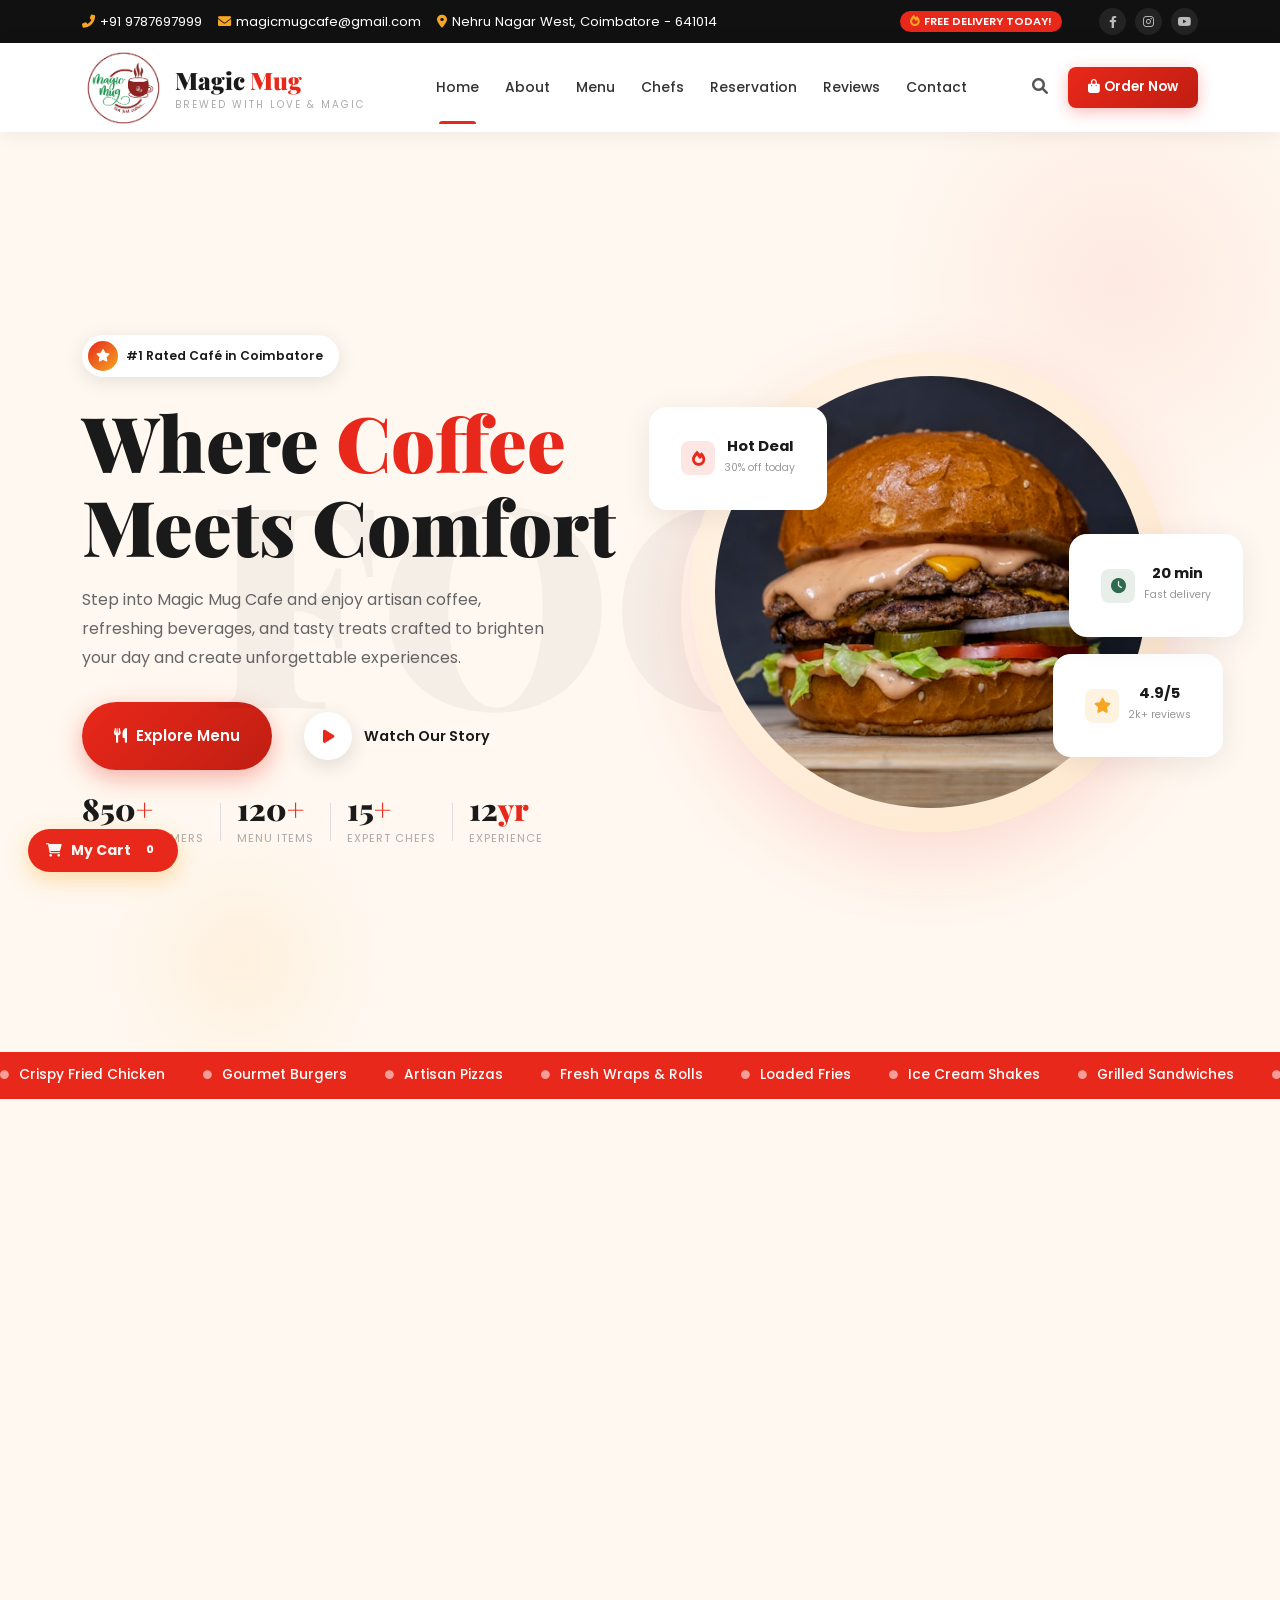
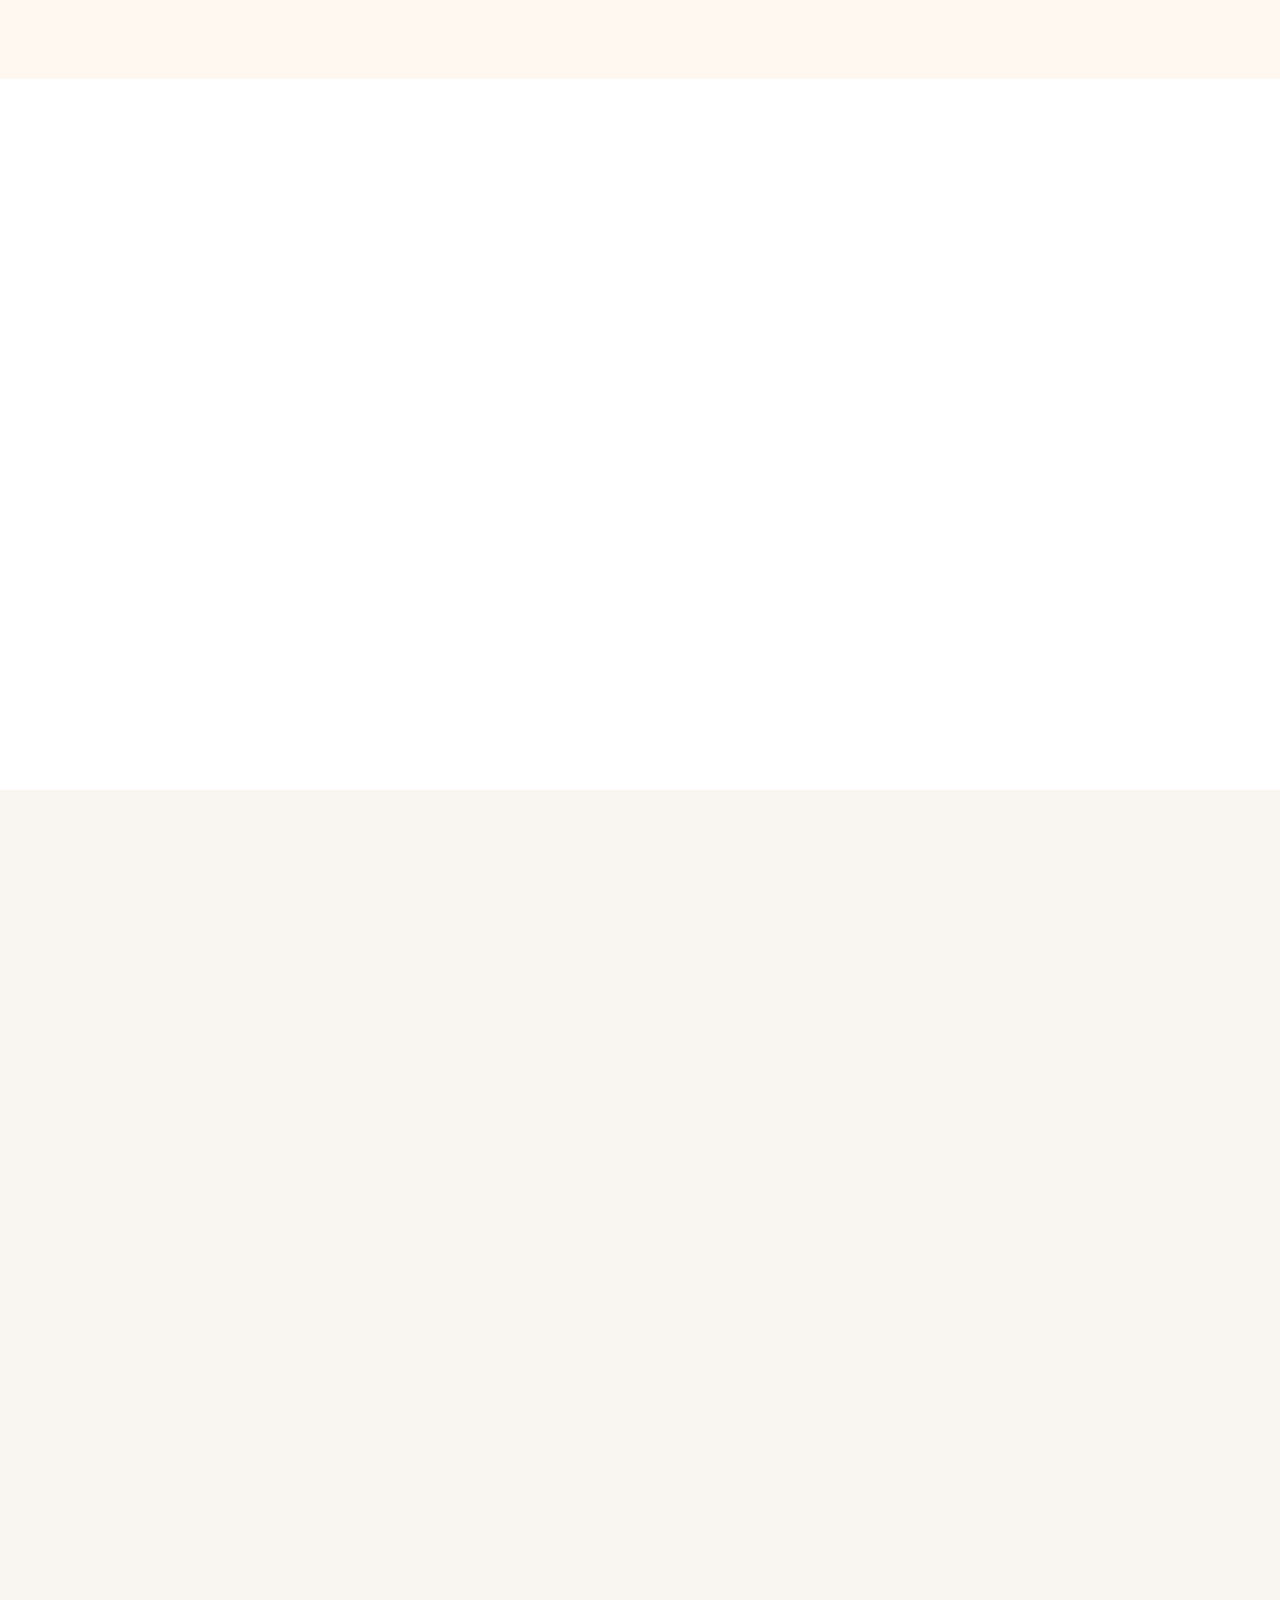
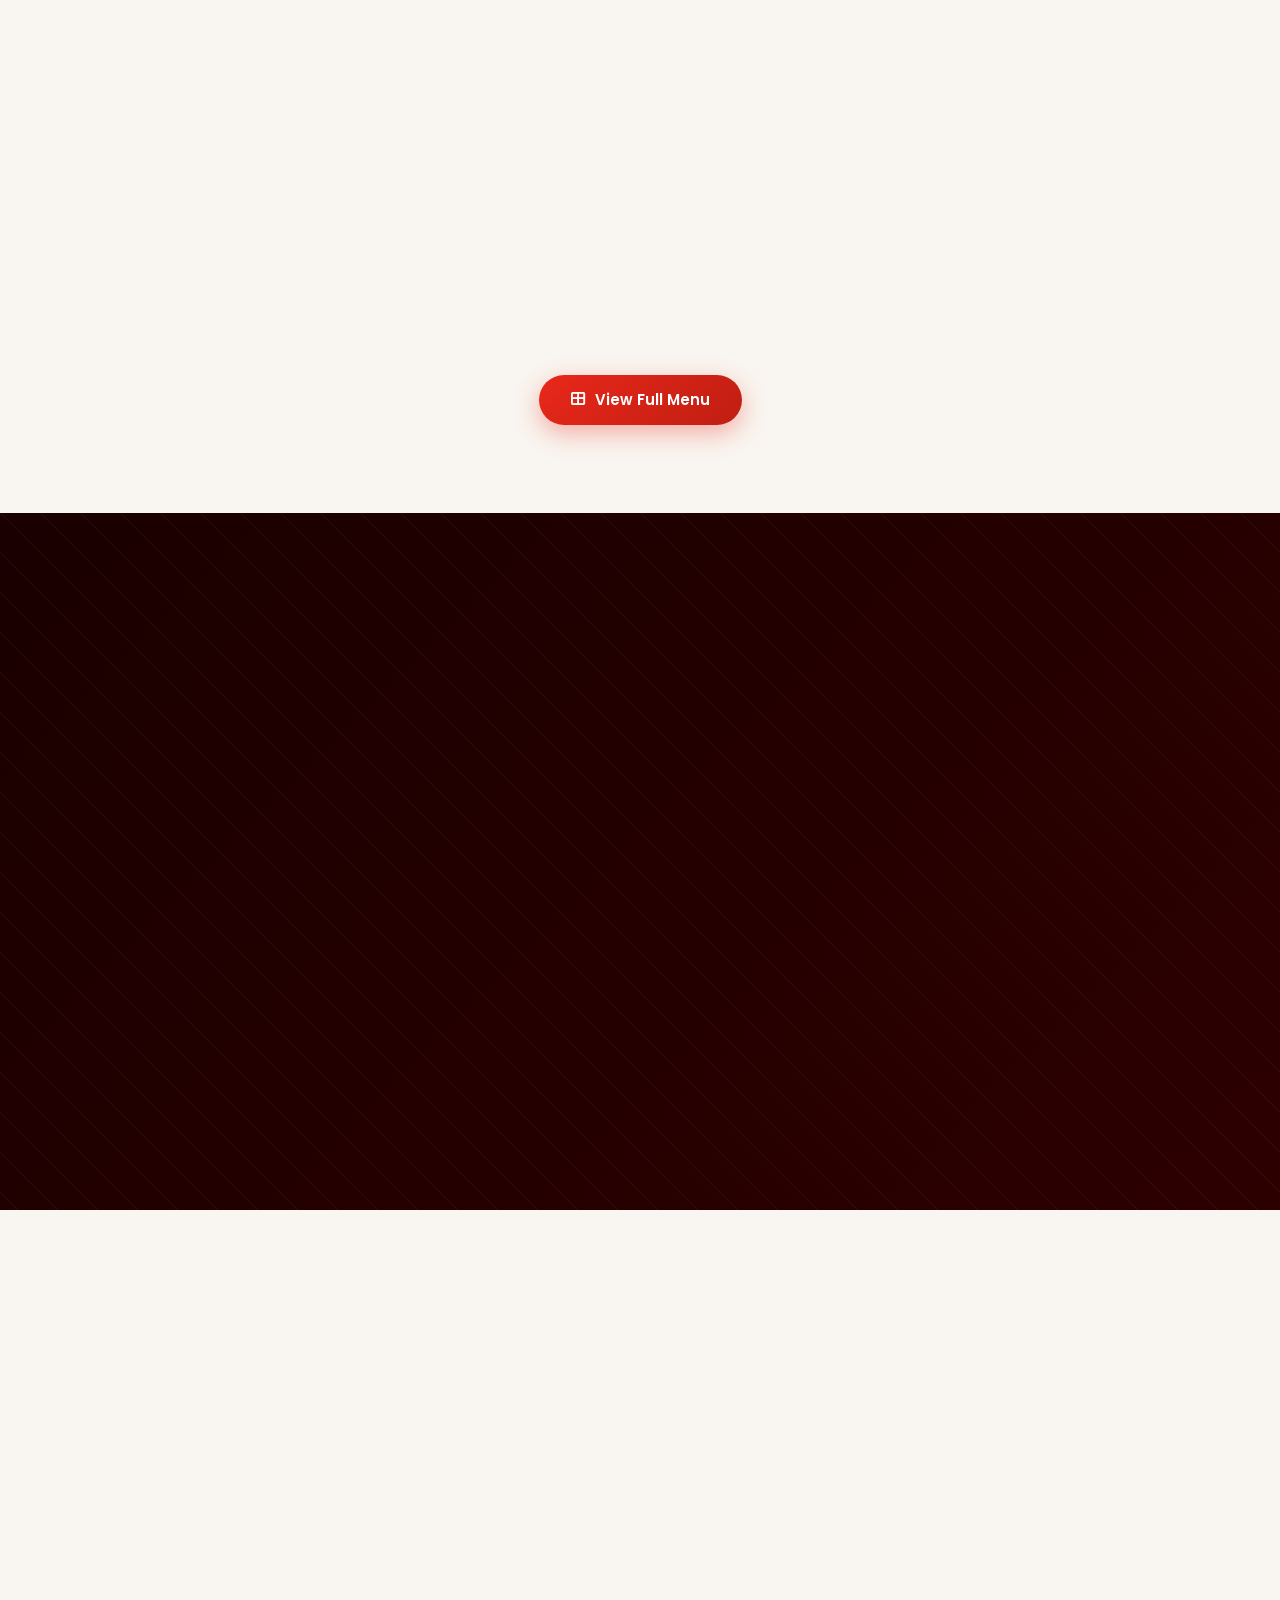
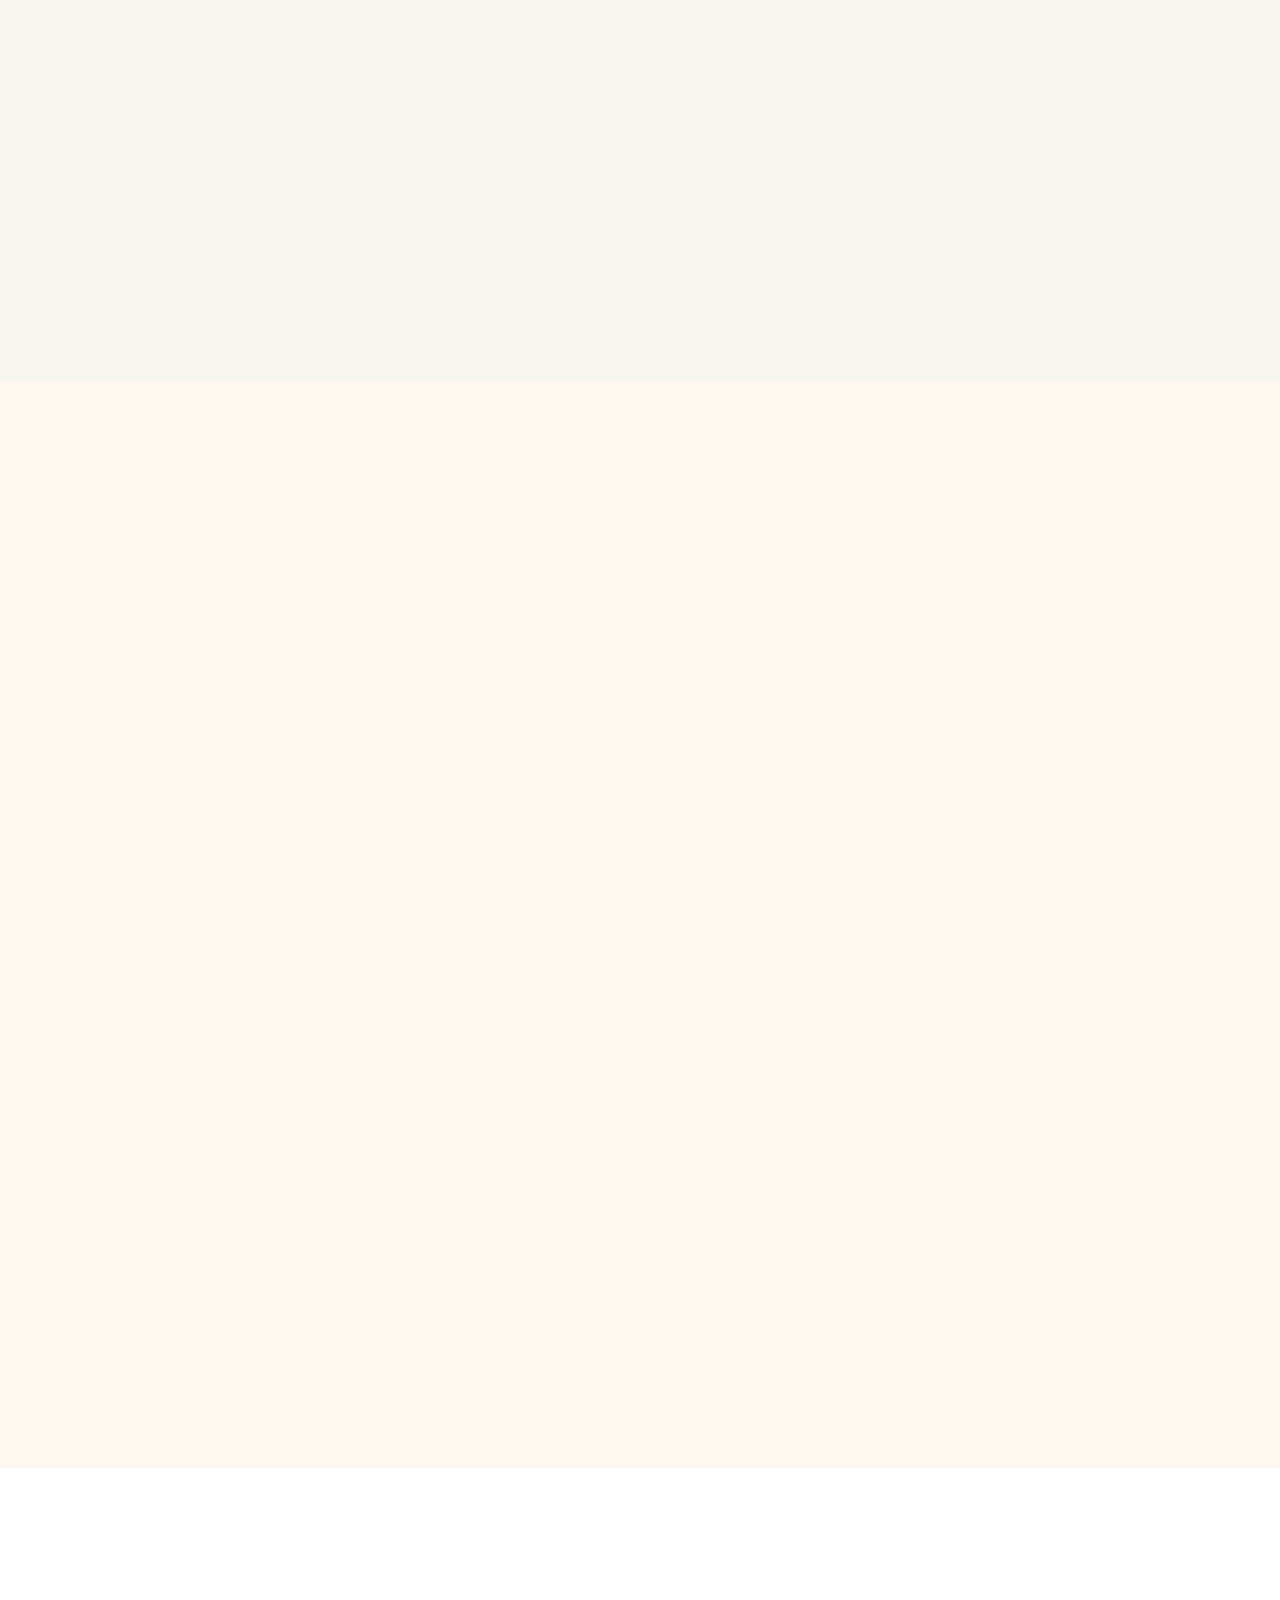
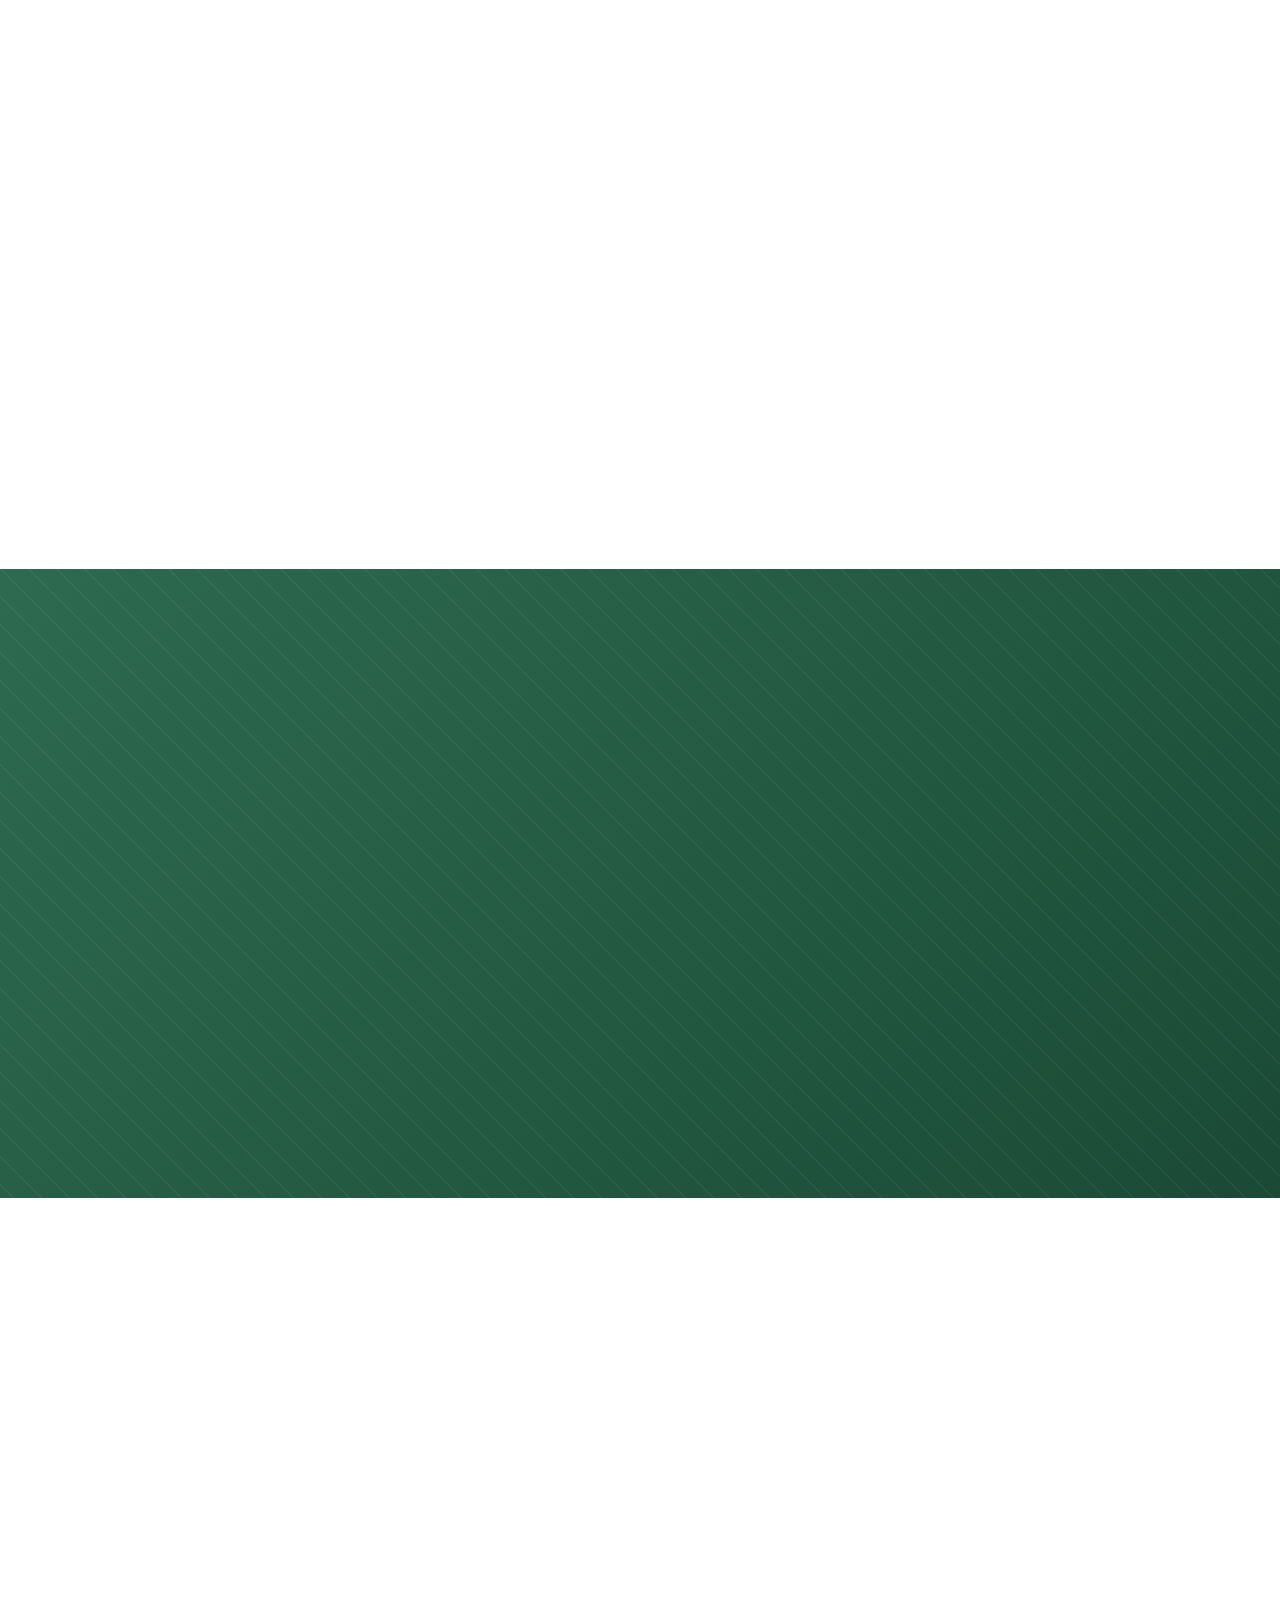
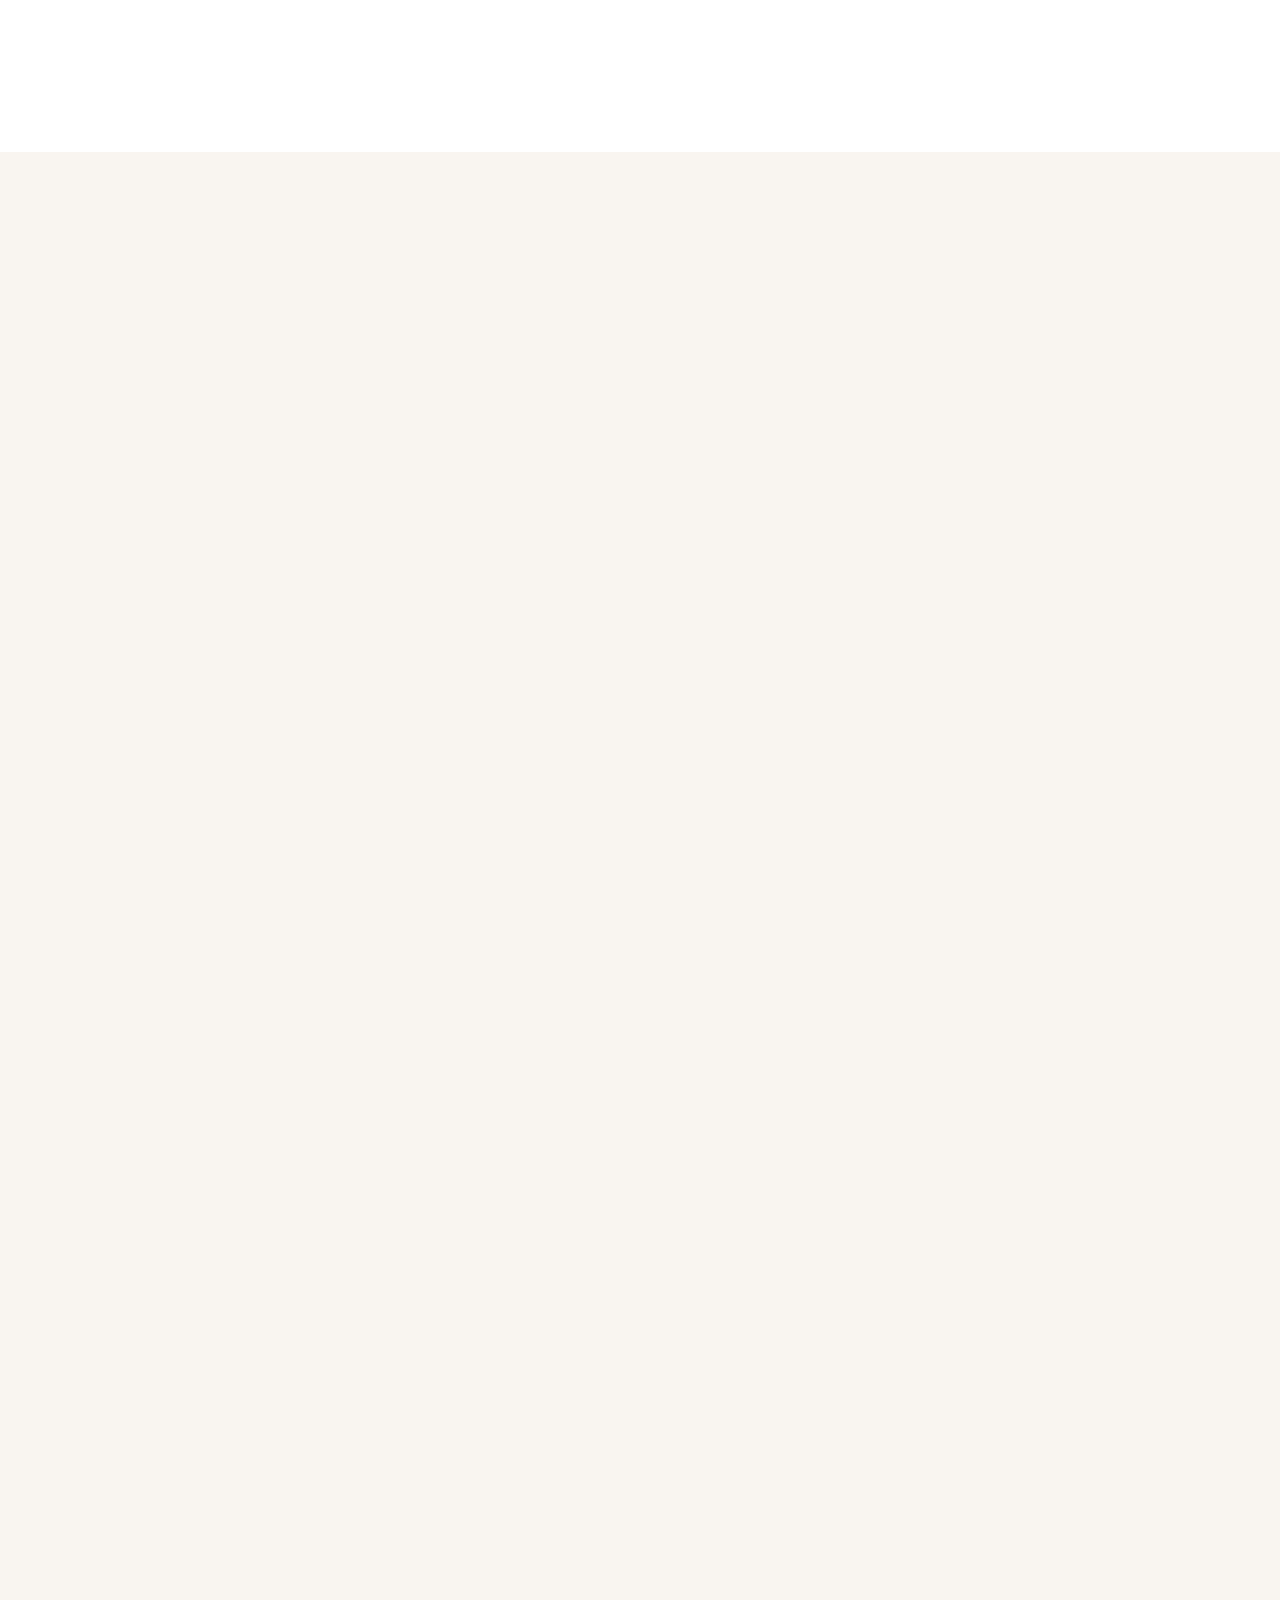
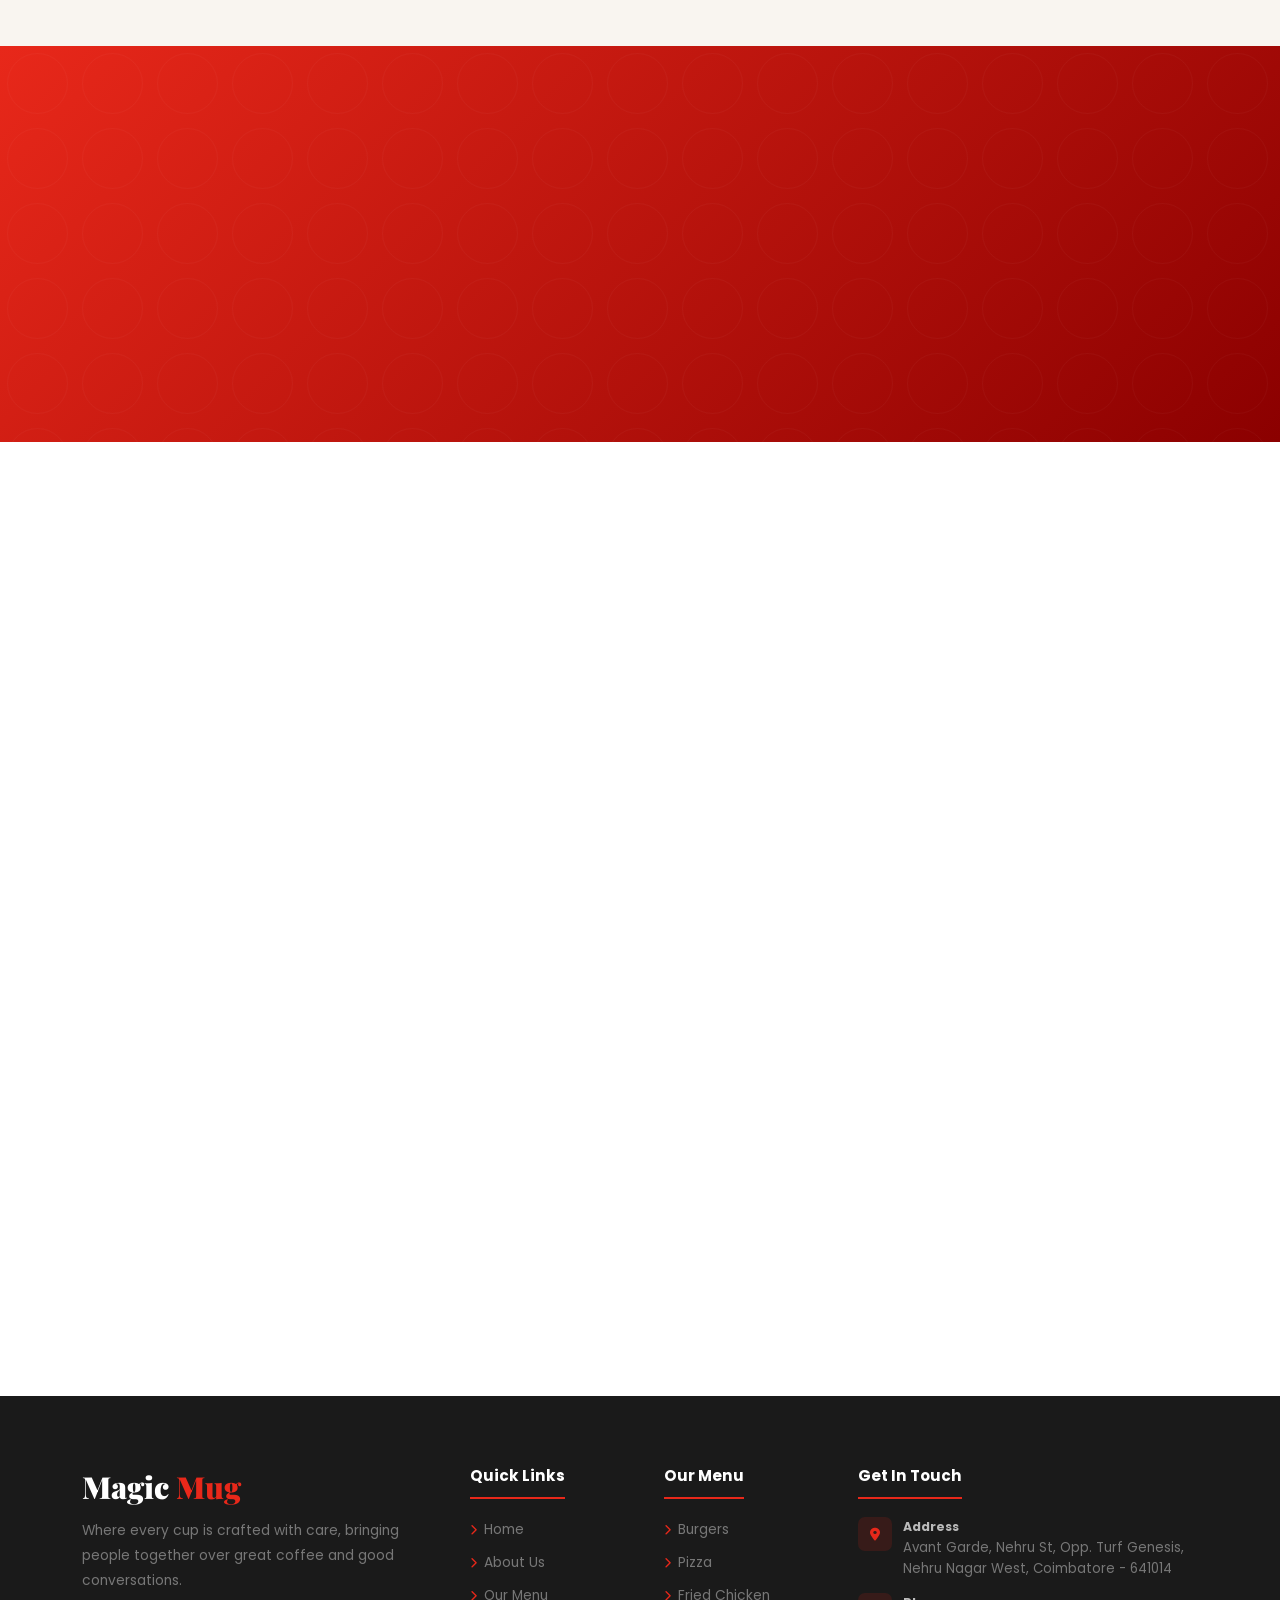
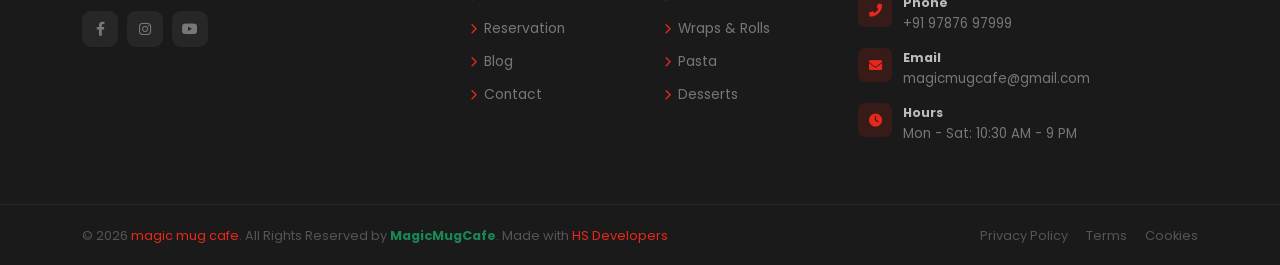
==== index.html @ cda5cd6b "footer" ====
<!DOCTYPE html>
<html lang="en">
   <head>
      <meta charset="UTF-8">
      <meta http-equiv="X-UA-Compatible" content="IE=edge">
      <meta name="viewport" content="width=device-width, initial-scale=1">
      <meta name="author" content="Sarab">
      <meta name="description" content="Sarab - Fast Food & Restaurant HTML Template">
      <title>Sarab - Fast Food & Restaurant HTML Template</title>
      <link href="https://fonts.googleapis.com/css2?family=Playfair+Display:wght@400;700;900&family=Poppins:wght@300;400;500;600;700&family=Dancing+Script:wght@700&display=swap" rel="stylesheet"/>
      <!-- Bootstrap 5.3 -->
      <link href="css/bootstrap.min.css" rel="stylesheet"/>
      <!-- AOS Animate on Scroll -->
      <link href="css/aos.css" rel="stylesheet"/>
      <!-- Swiper -->
      <link href="css/swiper-bundle.min.css" rel="stylesheet"/>
      <!-- all min css -->
      <link rel="stylesheet" href="css/all.min.css"/>
      <!-- magnific CSS -->
      <link rel="stylesheet" href="css/magnific-popup.css"/>
      <!-- Style CSS -->
      <link rel="stylesheet" href="css/style.css" />
   </head>
   <body>
      <!-- ============================================================
         TOP BAR
         ============================================================ -->
      <div id="topbar">
         <div class="container">
            <div class="d-flex justify-content-between align-items-center flex-wrap gap-2">
               <div class="top-contact d-flex flex-wrap">
                  <span><i class="fas fa-phone-alt"></i>+91 9787697999</span>
                  <span><i class="fas fa-envelope"></i>magicmugcafe@gmail.com</span>
                  <span><i class="fas fa-map-marker-alt"></i>Nehru Nagar West, Coimbatore - 641014</span>
               </div>
               <div class="d-flex align-items-center gap-3">
                  <span class="ttag"><i class="fas fa-fire me-1"></i>Free Delivery Today!</span>
                  <div class="tsoc">
                     <a href="#"><i class="fab fa-facebook-f"></i></a>
                     <a href="#"><i class="fab fa-instagram"></i></a>
                     <a href="#"><i class="fab fa-youtube"></i></a>
                  </div>
               </div>
            </div>
         </div>
      </div>
      <!-- ============================================================
         NAVBAR
         ============================================================ -->
      <nav class="navbar navbar-expand-lg" id="nav">
         <div class="container">
            <a class="navbar-brand" href="#">
               <div class="blogo">
                  <div class="bico"><img src="./img/IMG_7950-removebg-preview.png" alt=""></div>
                  <div>
                     <div class="bname">Magic<span> Mug</span></div>
                     <div class="bsub">Brewed with Love & Magic</div>
                  </div>
               </div>
            </a>
            <button class="navbar-toggler border-0" type="button" data-bs-toggle="collapse" data-bs-target="#navmenu">
            <i class="fas fa-bars" style="color:var(--primary);font-size:1.35rem;"></i>
            </button>
            <div class="collapse navbar-collapse" id="navmenu">
               <ul class="navbar-nav mx-auto">
                  <li class="nav-item"><a class="nav-link active" href="#hero">Home</a></li>
                  <li class="nav-item"><a class="nav-link" href="#about">About</a></li>
                  <li class="nav-item"><a class="nav-link" href="#menu">Menu</a></li>
                  <li class="nav-item"><a class="nav-link" href="#chefs">Chefs</a></li>
                  <li class="nav-item"><a class="nav-link" href="#reservation">Reservation</a></li>
                  <li class="nav-item"><a class="nav-link" href="#testimonials">Reviews</a></li>
                  <li class="nav-item"><a class="nav-link" href="#contact-section">Contact</a></li>
               </ul>
               <div class="d-flex align-items-center gap-1">
                  <!-- FIX 1: Search button -->
                  <button id="navSearchBtn" title="Search"><i class="fas fa-search"></i></button>
                  <a href="#menu" class="nav-link nav-cta"><i class="fas fa-shopping-bag me-1"></i>Order Now</a>
               </div>
            </div>
         </div>
      </nav>
      <!-- ============================================================
         FIX 1 � SEARCH OVERLAY POPUP
         ============================================================ -->
      <div id="searchOv">
         <button class="sovclose" id="searchClose"><i class="fas fa-times"></i></button>
         <div class="sovbox">
            <h4>What are you craving today?</h4>
            <div class="sovinput">
               <input type="text" id="searchInput" placeholder="Search burgers, pizza, chicken..." autocomplete="off"/>
               <button><i class="fas fa-search"></i></button>
            </div>
            <!-- Categories inside search box -->
            <div class="sovcats">
               <div class="sovcat active" data-cat="all">
                  <img src="img/menu/1.jpg" alt=""/>All Items
               </div>
               <div class="sovcat" data-cat="burgers">
                  <img src="img/menu/1.jpg" alt=""/>Burgers
               </div>
               <div class="sovcat" data-cat="pizza">
                  <img src="img/menu/2.jpg" alt=""/>Pizza
               </div>
               <div class="sovcat" data-cat="chicken">
                  <img src="img/menu/3.jpg" alt=""/>Chicken
               </div>
               <div class="sovcat" data-cat="wraps">
                  <img src="img/menu/4.jpg" alt=""/>Wraps
               </div>
               <div class="sovcat" data-cat="pasta">
                  <img src="img/menu/5.jpg" alt=""/>Pasta
               </div>
               <div class="sovcat" data-cat="desserts">
                  <img src="img/menu/6.jpg" alt=""/>Desserts
               </div>
            </div>
            <div class="sovtrend">
               <p><i class="fas fa-fire me-1" style="color:var(--secondary);"></i>Trending Searches</p>
               <span class="ttag">Smash Burger</span>
               <span class="ttag">Nashville Chicken</span>
               <span class="ttag">Truffle Pizza</span>
               <span class="ttag">Lava Cake</span>
               <span class="ttag">Loaded Fries</span>
               <span class="ttag">Mango Shake</span>
            </div>
         </div>
      </div>
      <!-- ============================================================
         HERO
         ============================================================ -->
      <section id="hero">
         <div class="hs hs1"></div>
         <div class="hs hs2"></div>
         <div class="hbgtxt">FOOD</div>
         <div class="container">
            <div class="row align-items-center g-5" style="min-height:88vh;">
               <div class="col-lg-6">
                  <div class="hbadge">
                     <div class="hbi"><i class="fas fa-star"></i></div>
                     <span>#1 Rated Café in Coimbatore</span>
                  </div>
                  <h1 class="htitle">Where <span class="hl">Coffee</span><br/>Meets Comfort</h1>
<p class="hdesc">Step into Magic Mug Cafe and enjoy artisan coffee, refreshing beverages, and tasty treats crafted to brighten your day and create unforgettable experiences.</p>
                  <div class="d-flex flex-wrap gap-3 mb-2">
                     <a href="#menu" class="btn-red"><i class="fas fa-utensils"></i>Explore Menu</a>
                     <!-- FIX 2: Magnific popup video trigger -->
					 <a href="https://www.youtube.com/watch?v=RXv_uIN6e-Y" class="magnific_popup btn-play popup-youtube">
						<div class="pico"><i class="fas fa-play"></i></div>
						<span>Watch Our Story</span>
					 </a>
                  </div>
                  <div class="hstats d-flex gap-3 flex-wrap mt-4">
                     <div class="hstat"><span class="snum">850<em>+</em></span><small>Happy Customers</small></div>
                     <div class="sdiv"></div>
                     <div class="hstat"><span class="snum">120<em>+</em></span><small>Menu Items</small></div>
                     <div class="sdiv"></div>
                     <div class="hstat"><span class="snum">15<em>+</em></span><small>Expert Chefs</small></div>
                     <div class="sdiv"></div>
                     <div class="hstat"><span class="snum">12<em>yr</em></span><small>Experience</small></div>
                  </div>
               </div>
               <div class="col-lg-6">
                  <div style="position:relative;text-align:center;">
                     <div class="hcircle">
                        <img src="img/banner-img.jpg" alt="Burger"/>
                     </div>
                     <div class="fcard fc1">
                        <div class="fcoi r"><i class="fas fa-fire"></i></div>
                        <div><span class="fcnum">Hot Deal</span><span class="fcsm">30% off today</span></div>
                     </div>
                     <div class="fcard fc2">
                        <div class="fcoi y"><i class="fas fa-star"></i></div>
                        <div><span class="fcnum">4.9/5</span><span class="fcsm">2k+ reviews</span></div>
                     </div>
                     <div class="fcard fc3">
                        <div class="fcoi g"><i class="fas fa-clock"></i></div>
                        <div><span class="fcnum">20 min</span><span class="fcsm">Fast delivery</span></div>
                     </div>
                  </div>
               </div>
            </div>
         </div>
      </section>
      <!-- MARQUEE -->
      <div class="mqsec">
         <div class="mqtrack">
            <div class="mqitem"><i class="fas fa-circle"></i>Crispy Fried Chicken</div>
            <div class="mqitem"><i class="fas fa-circle"></i>Gourmet Burgers</div>
            <div class="mqitem"><i class="fas fa-circle"></i>Artisan Pizzas</div>
            <div class="mqitem"><i class="fas fa-circle"></i>Fresh Wraps &amp; Rolls</div>
            <div class="mqitem"><i class="fas fa-circle"></i>Loaded Fries</div>
            <div class="mqitem"><i class="fas fa-circle"></i>Ice Cream Shakes</div>
            <div class="mqitem"><i class="fas fa-circle"></i>Grilled Sandwiches</div>
            <div class="mqitem"><i class="fas fa-circle"></i>Crispy Fried Chicken</div>
            <div class="mqitem"><i class="fas fa-circle"></i>Gourmet Burgers</div>
            <div class="mqitem"><i class="fas fa-circle"></i>Artisan Pizzas</div>
            <div class="mqitem"><i class="fas fa-circle"></i>Fresh Wraps &amp; Rolls</div>
            <div class="mqitem"><i class="fas fa-circle"></i>Loaded Fries</div>
            <div class="mqitem"><i class="fas fa-circle"></i>Ice Cream Shakes</div>
            <div class="mqitem"><i class="fas fa-circle"></i>Grilled Sandwiches</div>
         </div>
      </div>
      <!-- CATEGORY -->
      <section id="category">
         <div class="container">
            <div class="text-center mb-5" data-aos="fade-up">
               <span class="slbl">What We Offer</span>
               <h2 class="stitle">Browse by <span>Category</span></h2>
               <div class="sline"></div>
               <p class="sdesc mx-auto" style="max-width:480px;">From sizzling burgers to exotic world cuisines - find your favourite in our menu</p>
            </div>
            <div class="row g-3 justify-content-center">
               <div class="col-6 col-sm-4 col-md-3 col-lg-2" data-aos="zoom-in" data-aos-delay="0">
                  <div class="catcard active" data-filter="all">
                     <img class="catimg" src="img/category/1.jpg" alt=""/>
                     <div class="catnm">All Items</div>
                     <div class="catct">99 items</div>
                  </div>
               </div>
               <div class="col-6 col-sm-4 col-md-3 col-lg-2" data-aos="zoom-in" data-aos-delay="70">
                  <div class="catcard" data-filter="burgers">
                     <img class="catimg" src="img/category/2.jpg" alt=""/>
                     <div class="catnm">Burgers</div>
                     <div class="catct">24 items</div>
                  </div>
               </div>
               <div class="col-6 col-sm-4 col-md-3 col-lg-2" data-aos="zoom-in" data-aos-delay="140">
                  <div class="catcard" data-filter="pizza">
                     <img class="catimg" src="img/category/3.jpg" alt=""/>
                     <div class="catnm">Pizza</div>
                     <div class="catct">18 items</div>
                  </div>
               </div>
               <div class="col-6 col-sm-4 col-md-3 col-lg-2" data-aos="zoom-in" data-aos-delay="210">
                  <div class="catcard" data-filter="chicken">
                     <img class="catimg" src="img/category/4.jpg" alt=""/>
                     <div class="catnm">Fried Chicken</div>
                     <div class="catct">15 items</div>
                  </div>
               </div>
               <div class="col-6 col-sm-4 col-md-3 col-lg-2" data-aos="zoom-in" data-aos-delay="280">
                  <div class="catcard" data-filter="wraps">
                     <img class="catimg" src="img/category/5.jpg" alt=""/>
                     <div class="catnm">Wraps</div>
                     <div class="catct">12 items</div>
                  </div>
               </div>
               <div class="col-6 col-sm-4 col-md-3 col-lg-2" data-aos="zoom-in" data-aos-delay="350">
                  <div class="catcard" data-filter="desserts">
                     <img class="catimg" src="img/category/6.jpg" alt=""/>
                     <div class="catnm">Desserts</div>
                     <div class="catct">20 items</div>
                  </div>
               </div>
            </div>
         </div>
      </section>
      <!-- ABOUT -->
      <section id="about">
         <div class="container">
            <div class="row align-items-center g-5">
               <div class="col-lg-5" data-aos="fade-right">
                  <div class="astack">
                     <div class="aexp"><span class="anum">12+</span><small>Years of<br/>Excellence</small></div>
                     <div class="amain"><img src="img/about1.jpg" alt="Restaurant"/></div>
                     <div class="asm"><img src="img/about2.jpg" alt=""/></div>
                  </div>
               </div>
               <div class="col-lg-7" data-aos="fade-left">
                  <span class="slbl">Our Story</span>
                  <h2 class="stitle text-start">We Invite You to Visit<br/>Our <span>Food Restaurant</span></h2>
                  <div class="sline lft"></div>
                  <p class="sdesc mb-4">Founded in 2012, Sarab began as a small corner joint with a big dream - to serve food that brings people together. Today we're proud to serve thousands of happy customers every week with the same passion that started it all.</p>
                  <div class="mb-4">
                     <div class="fti">
                        <div class="ftico r"><i class="fas fa-leaf"></i></div>
                        <div>
                           <h6>100% Fresh Ingredients</h6>
                           <p>We source locally and sustainably. Every ingredient is hand-picked daily for maximum freshness.</p>
                        </div>
                     </div>
                     <div class="fti">
                        <div class="ftico y"><i class="fas fa-award"></i></div>
                        <div>
                           <h6>Award-Winning Recipes</h6>
                           <p>Our signature recipes have won national culinary awards 5 years in a row.</p>
                        </div>
                     </div>
                     <div class="fti">
                        <div class="ftico g"><i class="fas fa-shipping-fast"></i></div>
                        <div>
                           <h6>Lightning-Fast Delivery</h6>
                           <p>Order online and get hot, fresh food at your door in under 25 minutes, guaranteed.</p>
                        </div>
                     </div>
                  </div>
                  <a href="#menu" class="btn-red"><i class="fas fa-book-open"></i>View Full Menu</a>
               </div>
            </div>
         </div>
      </section>
      <!-- ============================================================
         MENU � FIX 3 (filter works) + FIX 4 (plus opens popup)
         ============================================================ -->
      <section id="menu">
         <div class="container">
            <div class="text-center mb-5" data-aos="fade-up">
               <span class="slbl">What's Cooking</span>
               <h2 class="stitle">Our Delicious <span>Menu</span></h2>
               <div class="sline"></div>
            </div>
            <!-- FIX 3 � filter buttons -->
            <div class="text-center mb-4" data-aos="fade-up">
               <button class="filtbtn active" data-f="all">All</button>
               <button class="filtbtn" data-f="burgers">Burgers</button>
               <button class="filtbtn" data-f="pizza">Pizza</button>
               <button class="filtbtn" data-f="chicken">Chicken</button>
               <button class="filtbtn" data-f="wraps">Wraps</button>
               <button class="filtbtn" data-f="desserts">Desserts</button>
               <button class="filtbtn" data-f="pasta">Pasta</button>
            </div>
            <div class="row g-4" id="mgrid">
               <!-- CARD 1: Burgers -->
               <div class="col-sm-6 col-lg-4 mwrap" data-c="burgers" data-aos="fade-up">
                  <div class="mcard"
                     data-img="img/menu/1.jpg"
                     data-title="Classic Smash Burger"
                     data-cat="Burgers"
                     data-price="$14.99" data-old="$18.99"
                     data-rating="4.9" data-reviews="128"
                     data-cal="620" data-time="12"
                     data-desc="Double smashed patty, cheddar cheese, caramelized onions, house pickles and our legendary special sauce. Made fresh to order on a toasted brioche bun."
                     data-tags="Spicy,Bestseller,Beef">
                     <div class="mimg">
                        <img src="img/menu/1.jpg" alt="Smash Burger"/>
                        <div class="mbdg hot"><i class="fas fa-star"></i> Hot</div>
                        <div class="mhrt"><i class="far fa-heart"></i></div>
                     </div>
                     <div class="mbody">
                        <div class="mcat">Burgers</div>
                        <div class="mtit">Classic Smash Burger</div>
                        <div class="mdesc">Double smashed patty, cheddar, caramelized onions, pickles &amp; special sauce</div>
                        <div class="mfoot">
                           <div>
                              <div class="mprice">$14.99 <small>$18.99</small></div>
                              <div class="mstars"><i class="fas fa-star"></i> <span style="color:#bbb;font-size:.7rem;">(128)</span></div>
                           </div>
                           <button class="madd" title="View Details"><i class="fas fa-plus"></i></button>
                        </div>
                     </div>
                  </div>
               </div>
               <!-- CARD 2: Pizza -->
               <div class="col-sm-6 col-lg-4 mwrap" data-c="pizza" data-aos="fade-up" data-aos-delay="80">
                  <div class="mcard"
                     data-img="img/menu/2.jpg"
                     data-title="Margherita Royale"
                     data-cat="Pizza"
                     data-price="$19.99" data-old="$24.99"
                     data-rating="4.8" data-reviews="95"
                     data-cal="480" data-time="18"
                     data-desc="San Marzano tomatoes, fresh buffalo mozzarella, fragrant basil leaves, drizzled with Italian truffle oil on a hand-stretched sourdough base."
                     data-tags="Vegetarian,New,Italian">
                     <div class="mimg">
                        <img src="img/menu/2.jpg" alt="Pizza"/>
                        <div class="mbdg new"><i class="fas fa-star"></i> New</div>
                        <div class="mhrt"><i class="far fa-heart"></i></div>
                     </div>
                     <div class="mbody">
                        <div class="mcat">Pizza</div>
                        <div class="mtit">Margherita Royale</div>
                        <div class="mdesc">San Marzano tomatoes, buffalo mozzarella, basil &amp; truffle oil on sourdough</div>
                        <div class="mfoot">
                           <div>
                              <div class="mprice">$19.99 <small>$24.99</small></div>
                              <div class="mstars"><i class="fas fa-star"></i> <span style="color:#bbb;font-size:.7rem;">(95)</span></div>
                           </div>
                           <button class="madd" title="View Details"><i class="fas fa-plus"></i></button>
                        </div>
                     </div>
                  </div>
               </div>
               <!-- CARD 3: Chicken -->
               <div class="col-sm-6 col-lg-4 mwrap" data-c="chicken" data-aos="fade-up" data-aos-delay="160">
                  <div class="mcard"
                     data-img="img/menu/3.jpg"
                     data-title="Nashville Hot Chicken"
                     data-cat="Chicken"
                     data-price="$12.99" data-old="$16.99"
                     data-rating="5.0" data-reviews="210"
                     data-cal="710" data-time="15"
                     data-desc="Extra-crispy fried chicken tossed in our signature fiery Nashville spice blend, served with honey drizzle and house pickles on a toasted brioche bun."
                     data-tags="Spicy,Bestseller,Crispy">
                     <div class="mimg">
                        <img src="img/menu/3.jpg" alt="Chicken"/>
                        <div class="mbdg"><i class="fas fa-star"></i> Best Seller</div>
                        <div class="mhrt"><i class="far fa-heart"></i></div>
                     </div>
                     <div class="mbody">
                        <div class="mcat">Chicken</div>
                        <div class="mtit">Nashville Hot Chicken</div>
                        <div class="mdesc">Crispy fried chicken in fiery Nashville spice blend with honey drizzle</div>
                        <div class="mfoot">
                           <div>
                              <div class="mprice">$12.99 <small>$16.99</small></div>
                              <div class="mstars"><i class="fas fa-star"></i> <span style="color:#bbb;font-size:.7rem;">(210)</span></div>
                           </div>
                           <button class="madd" title="View Details"><i class="fas fa-plus"></i></button>
                        </div>
                     </div>
                  </div>
               </div>
               <!-- CARD 4: Wraps -->
               <div class="col-sm-6 col-lg-4 mwrap" data-c="wraps" data-aos="fade-up">
                  <div class="mcard"
                     data-img="img/menu/4.jpg"
                     data-title="Loaded Fajita Wrap"
                     data-cat="Wraps"
                     data-price="$10.99" data-old=""
                     data-rating="4.5" data-reviews="74"
                     data-cal="520" data-time="10"
                     data-desc="Grilled chicken strips, saut�ed bell peppers and onions, sour cream, fresh guacamole and salsa wrapped in a warm flour tortilla with melted cheddar."
                     data-tags="Grilled,Fresh,Mexican">
                     <div class="mimg">
                        <img src="img/menu/4.jpg" alt="Wrap"/>
                        <div class="mhrt"><i class="far fa-heart"></i></div>
                     </div>
                     <div class="mbody">
                        <div class="mcat">Wraps</div>
                        <div class="mtit">Loaded Fajita Wrap</div>
                        <div class="mdesc">Grilled chicken, peppers, sour cream &amp; guacamole in a warm tortilla</div>
                        <div class="mfoot">
                           <div>
                              <div class="mprice">$10.99</div>
                              <div class="mstars"><i class="fas fa-star"></i> <span style="color:#bbb;font-size:.7rem;">(74)</span></div>
                           </div>
                           <button class="madd" title="View Details"><i class="fas fa-plus"></i></button>
                        </div>
                     </div>
                  </div>
               </div>
               <!-- CARD 5: Desserts -->
               <div class="col-sm-6 col-lg-4 mwrap" data-c="desserts" data-aos="fade-up" data-aos-delay="80">
                  <div class="mcard"
                     data-img="img/menu/5.jpg"
                     data-title="Nutella Lava Cake"
                     data-cat="Desserts"
                     data-price="$8.99" data-old="$11.99"
                     data-rating="4.9" data-reviews="56"
                     data-cal="390" data-time="8"
                     data-desc="Warm molten chocolate cake with a gooey Nutella center, served alongside Madagascar vanilla bean ice cream with salted caramel drizzle and fresh berries."
                     data-tags="Sweet,New,Chocolate">
                     <div class="mimg">
                        <img src="img/menu/5.jpg" alt="Lava Cake"/>
                        <div class="mbdg new"><i class="fas fa-star"></i> New</div>
                        <div class="mhrt"><i class="far fa-heart"></i></div>
                     </div>
                     <div class="mbody">
                        <div class="mcat">Desserts</div>
                        <div class="mtit">Nutella Lava Cake</div>
                        <div class="mdesc">Molten chocolate cake with Nutella center, vanilla ice cream &amp; caramel</div>
                        <div class="mfoot">
                           <div>
                              <div class="mprice">$8.99 <small>$11.99</small></div>
                              <div class="mstars"><i class="fas fa-star"></i> <span style="color:#bbb;font-size:.7rem;">(56)</span></div>
                           </div>
                           <button class="madd" title="View Details"><i class="fas fa-plus"></i></button>
                        </div>
                     </div>
                  </div>
               </div>
               <!-- CARD 6: Pasta -->
               <div class="col-sm-6 col-lg-4 mwrap" data-c="pasta" data-aos="fade-up" data-aos-delay="160">
                  <div class="mcard"
                     data-img="img/menu/6.jpg"
                     data-title="Truffle Mushroom Pasta"
                     data-cat="Pasta"
                     data-price="$16.99" data-old=""
                     data-rating="4.9" data-reviews="88"
                     data-cal="560" data-time="20"
                     data-desc="Al dente tagliatelle tossed with mixed wild mushrooms, freshly shaved black truffle, aged parmesan, fresh thyme and a touch of cream in garlic butter."
                     data-tags="Vegetarian,Chef's Pick,Italian">
                     <div class="mimg">
                        <img src="img/menu/6.jpg" alt="Pasta"/>
                        <div class="mbdg hot">Chef's Pick</div>
                        <div class="mhrt"><i class="far fa-heart"></i></div>
                     </div>
                     <div class="mbody">
                        <div class="mcat">Pasta</div>
                        <div class="mtit">Truffle Mushroom Pasta</div>
                        <div class="mdesc">Al dente tagliatelle, wild mushrooms, black truffle, parmesan &amp; thyme</div>
                        <div class="mfoot">
                           <div>
                              <div class="mprice">$16.99</div>
                              <div class="mstars"><i class="fas fa-star"></i> <span style="color:#bbb;font-size:.7rem;">(88)</span></div>
                           </div>
                           <button class="madd" title="View Details"><i class="fas fa-plus"></i></button>
                        </div>
                     </div>
                  </div>
               </div>
            </div>
            <!-- end #mgrid -->
            <div class="text-center mt-5"><a href="#" class="btn-red"><i class="fas fa-th-large"></i>View Full Menu</a></div>
         </div>
      </section>
	  
	  
      <!-- ============================================================
         FIX 4 � MENU DETAIL POPUP MODAL
         ============================================================ -->
      <div id="menuPop">
         <div class="mpbox">
            <button class="mpclose" id="mpClose"><i class="fas fa-times"></i></button>
            <div class="mpimg"><img id="mpImg" src="" alt=""/></div>
            <div class="mpbody">
               <div id="mpCat"></div>
               <div id="mpTitle"></div>
               <div id="mpStars"></div>
               <div id="mpDesc"></div>
               <div id="mpPrice"></div>
               <div class="mpmeta" id="mpMeta"></div>
               <div class="mpqty">
                  <button class="mpqbtn" id="mpMinus">-</button>
                  <span class="mpqnum" id="mpQnum">1</span>
                  <button class="mpqbtn" id="mpPlus">+</button>
                  <span style="font-size:.82rem;color:#aaa;margin-left:9px;">portion</span>
               </div>
               <div class="mptags" id="mpTags"></div>
               <button class="mpaddcart" id="mpAddCart"><i class="fas fa-shopping-cart"></i>Add to Cart</button>
            </div>
         </div>
      </div>
      <!-- SPECIAL OFFER -->
      <section id="special">
         <div class="spbg"></div>
         <div class="container" style="position:relative;z-index:2;">
            <div class="row align-items-center g-5">
               <div class="col-lg-6" data-aos="fade-right">
                  <div class="sptag"><i class="fas fa-bolt me-1"></i>Limited Time Offer</div>
                  <h2 class="sptitle">Get 30% Off<br/>Our Signature<br/><span>Burger</span> Meal</h2>
                  <p class="spdesc">Don't miss our weekend special - grab our award-winning signature burger combo with loaded fries and a premium shake at an unbeatable price.</p>
                  <div class="cdwrap">
                     <div class="cditem"><span class="cdnum" id="cdH">08</span><span class="cdlbl">Hours</span></div>
                     <div class="cditem"><span class="cdnum" id="cdM">45</span><span class="cdlbl">Minutes</span></div>
                     <div class="cditem"><span class="cdnum" id="cdS">30</span><span class="cdlbl">Seconds</span></div>
                  </div>
                  <a href="#menu" class="btn-red"><i class="fas fa-shopping-cart"></i>Grab the Deal</a>
               </div>
               <div class="col-lg-6" data-aos="fade-left">
                  <div class="spimgw">
                     <div class="spglow"></div>
                     <div class="sppbdg"><span class="old">$24.99</span><span class="np">$17.49</span></div>
                     <img src="img/off-img.jpg" alt="Special Burger"/>
                  </div>
               </div>
            </div>
         </div>
      </section>
	  
	  
      <!-- ============================================================
         GALLERY � FIX 7 (click opens detail popup)
         ============================================================ -->
      <section id="gallery">
         <div class="container">
            <div class="text-center mb-5" data-aos="fade-up">
               <span class="slbl">Food Showcase</span>
               <h2 class="stitle">Let's See Our <span>Fast Food</span></h2>
               <div class="sline"></div>
            </div>
            <div class="ggrid" data-aos="fade-up">
               <div class="gitem"
                  data-gi="0"
                  data-gimg="img/portfolio/work1.jpg"
                  data-gtitle="Gourmet Burgers"
                  data-gdesc="Our award-winning smash burgers, hand-crafted with 100% premium beef, aged cheddar and house-made sauces.">
                  <img src="img/portfolio/work1.jpg" alt="Burgers"/>
                  <div class="gover"><span><i class="fas fa-expand-alt"></i> Gourmet Burgers</span></div>
               </div>
               <div class="gitem"
                  data-gi="1"
                  data-gimg="img/portfolio/work2.jpg"
                  data-gtitle="Wood-Fired Pizza"
                  data-gdesc="Authentic Neapolitan-style pizzas fired at 900deg F in our wood-burning stone oven for the perfect char.">
                  <img src="img/portfolio/work2.jpg" alt="Pizza"/>
                  <div class="gover"><span><i class="fas fa-expand-alt"></i> Wood-Fired Pizza</span></div>
               </div>
               <div class="gitem"
                  data-gi="2"
                  data-gimg="img/portfolio/work3.jpg"
                  data-gtitle="Crispy Fried Chicken"
                  data-gdesc="Double-brined, hand-battered chicken fried to golden perfection using our 15-spice secret blend.">
                  <img src="img/portfolio/work3.jpg" alt="Chicken"/>
                  <div class="gover"><span><i class="fas fa-expand-alt"></i> Crispy Fried Chicken</span></div>
               </div>
               <div class="gitem"
                  data-gi="3"
                  data-gimg="img/portfolio/work4.jpg"
                  data-gtitle="Sweet Desserts"
                  data-gdesc="Handcrafted desserts - from molten lava cakes to artisan ice cream sundaes and seasonal pastries.">
                  <img src="img/portfolio/work4.jpg" alt="Desserts"/>
                  <div class="gover"><span><i class="fas fa-expand-alt"></i> Sweet Desserts</span></div>
               </div>
               <div class="gitem"
                  data-gi="4"
                  data-gimg="img/portfolio/work5.jpg"
                  data-gtitle="Fresh Wraps &amp; Rolls"
                  data-gdesc="Loaded fresh wraps packed with grilled proteins, crunchy vegetables and our house-made sauces.">
                  <img src="img/portfolio/work5.jpg" alt="Wraps"/>
                  <div class="gover"><span><i class="fas fa-expand-alt"></i> Fresh Wraps &amp; Rolls</span></div>
               </div>
            </div>
         </div>
      </section>
      <!-- FIX 7 � GALLERY POPUP -->
      <div id="galPop">
         <div class="gpbox">
            <button class="gpclose" id="gpClose"><i class="fas fa-times"></i></button>
            <img id="gpImg" src="" alt=""/>
            <div class="gpcap">
               <h5 id="gpTitle"></h5>
               <p id="gpDesc"></p>
            </div>
            <div class="gpnav">
               <button id="gpPrev"><i class="fas fa-chevron-left me-1"></i>Prev</button>
               <button id="gpNext">Next <i class="fas fa-chevron-right ms-1"></i></button>
            </div>
         </div>
      </div>
	  
	  
      <!-- ============================================================
         HISTORY � FIX 8 (alternating left/right text)
         ============================================================ -->
      <section id="history">
         <div class="container">
            <div class="text-center mb-5" data-aos="fade-up">
               <span class="slbl">Our Journey</span>
               <h2 class="stitle">A History of <span>Restaurant</span></h2>
               <div class="sline"></div>
               <p class="sdesc mx-auto" style="max-width:480px;">From humble beginnings to the city's most beloved restaurant - every chapter written with passion.</p>
            </div>
            <div class="timeline" data-aos="fade-up">
               <!-- ODD ? text on LEFT -->
               <div class="tli">
                  <div class="tl-left">
                     <div class="tlyear">2012</div>
                     <h5>Evolution of Restaurants</h5>
                     <p>Sarab opens its first 20-seat diner on Flavor Street. Within 3 months, lines stretch around the block every evening as word of our food spreads.</p>
                  </div>
                  <div class="tl-center">
                     <div class="tldot"></div>
                  </div>
                  <div class="tl-right">
                     <div class="tlyear">2012</div>
                     <h5>Evolution of Restaurants</h5>
                     <p>Sarab opens its first 20-seat diner on Flavor Street. Within 3 months, lines stretch around the block every evening as word of our food spreads.</p>
                  </div>
               </div>
               <!-- EVEN ? text on RIGHT -->
               <div class="tli">
                  <div class="tl-left">
                     <div class="tlyear">2015</div>
                     <h5>Fine Dining &amp; The Concept</h5>
                     <p>Expanding the vision - we introduced our signature tasting menu and hired our first Michelin-trained chef, elevating our craft to remarkable new heights.</p>
                  </div>
                  <div class="tl-center">
                     <div class="tldot"></div>
                  </div>
                  <div class="tl-right">
                     <div class="tlyear">2015</div>
                     <h5>Fine Dining &amp; The Concept</h5>
                     <p>Expanding the vision - we introduced our signature tasting menu and hired our first Michelin-trained chef, elevating our craft to remarkable new heights.</p>
                  </div>
               </div>
               <!-- ODD ? text on LEFT -->
               <div class="tli">
                  <div class="tl-left">
                     <div class="tlyear">2019</div>
                     <h5>Modern Fast Food Origins</h5>
                     <p>Launched our signature fast-food line, merging gourmet quality with speed and convenience. Within 6 months we won 3 prestigious culinary awards nationally.</p>
                  </div>
                  <div class="tl-center">
                     <div class="tldot"></div>
                  </div>
                  <div class="tl-right">
                     <div class="tlyear">2019</div>
                     <h5>Modern Fast Food Origins</h5>
                     <p>Launched our signature fast-food line, merging gourmet quality with speed and convenience. Within 6 months we won 3 prestigious culinary awards nationally.</p>
                  </div>
               </div>
               <!-- EVEN ? text on RIGHT -->
               <div class="tli">
                  <div class="tl-left">
                     <div class="tlyear">2026</div>
                     <h5>National Expansion</h5>
                     <p>Now operating in 8 cities across the US with an online delivery platform handling 10,000+ orders weekly - and growing every single day.</p>
                  </div>
                  <div class="tl-center">
                     <div class="tldot"></div>
                  </div>
                  <div class="tl-right">
                     <div class="tlyear">2026</div>
                     <h5>National Expansion</h5>
                     <p>Now operating in 8 cities across the US with an online delivery platform handling 10,000+ orders weekly - and growing every single day.</p>
                  </div>
               </div>
            </div>
         </div>
      </section>
	  
	  
      <!-- CHEFS -->
      <section id="chefs">
         <div class="container">
            <div class="text-center mb-5" data-aos="fade-up">
               <span class="slbl">The Culinary Team</span>
               <h2 class="stitle">Meet Our Expert <span>Chefs</span></h2>
               <div class="sline"></div>
            </div>
            <div class="row g-4">
               <div class="col-sm-6 col-lg-3" data-aos="fade-up" data-aos-delay="0">
                  <div class="chcard">
                     <div class="chimg">
                        <img src="img/chefs/1.jpg" alt=""/>
                        <div class="chsoc"><a href="#"><i class="fab fa-instagram"></i></a><a href="#"><i class="fab fa-facebook-f"></i></a><a href="#"><i class="fab fa-twitter"></i></a></div>
                     </div>
                     <div class="chbody">
                        <div class="chnm">Alice Mortal</div>
                        <div class="chrole">Head Chef</div>
                        <div class="chexp">12 years experience</div>
                     </div>
                  </div>
               </div>
               <div class="col-sm-6 col-lg-3" data-aos="fade-up" data-aos-delay="80">
                  <div class="chcard">
                     <div class="chimg">
                        <img src="img/chefs/2.jpg" alt=""/>
                        <div class="chsoc"><a href="#"><i class="fab fa-instagram"></i></a><a href="#"><i class="fab fa-facebook-f"></i></a><a href="#"><i class="fab fa-twitter"></i></a></div>
                     </div>
                     <div class="chbody">
                        <div class="chnm">Michael Corn</div>
                        <div class="chrole">Grill Master</div>
                        <div class="chexp">8 years experience</div>
                     </div>
                  </div>
               </div>
               <div class="col-sm-6 col-lg-3" data-aos="fade-up" data-aos-delay="160">
                  <div class="chcard">
                     <div class="chimg">
                        <img src="img/chefs/3.jpg" alt=""/>
                        <div class="chsoc"><a href="#"><i class="fab fa-instagram"></i></a><a href="#"><i class="fab fa-facebook-f"></i></a><a href="#"><i class="fab fa-twitter"></i></a></div>
                     </div>
                     <div class="chbody">
                        <div class="chnm">Faz Chowdel</div>
                        <div class="chrole">Pastry Chef</div>
                        <div class="chexp">10 years experience</div>
                     </div>
                  </div>
               </div>
               <div class="col-sm-6 col-lg-3" data-aos="fade-up" data-aos-delay="240">
                  <div class="chcard">
                     <div class="chimg">
                        <img src="img/chefs/4.jpg" alt=""/>
                        <div class="chsoc"><a href="#"><i class="fab fa-instagram"></i></a><a href="#"><i class="fab fa-facebook-f"></i></a><a href="#"><i class="fab fa-twitter"></i></a></div>
                     </div>
                     <div class="chbody">
                        <div class="chnm">William Latnum</div>
                        <div class="chrole">Pizza Artisan</div>
                        <div class="chexp">9 years experience</div>
                     </div>
                  </div>
               </div>
            </div>
         </div>
      </section>
	  
	  
      <!-- HOURS -->
      <section id="hours">
         <div class="hrsbg"></div>
         <div class="container" style="position:relative;z-index:2;">
            <div class="text-center mb-5" data-aos="fade-up">
               <span class="slbl" style="color:#a5d6bc;">Opening Hours</span>
               <h2 class="stitle" style="color:#fff;">We're Open <span style="color:var(--secondary);">For You</span></h2>
               <div class="sline"></div>
            </div>
            <div class="row g-4 align-items-start">
               <div class="col-lg-5" data-aos="fade-right">
                  <div class="hrscard">
                     <div class="hrsrow">
                        <span class="hrsday"><i class="fas fa-calendar-day me-2" style="color:var(--secondary);"></i>Monday - Tuesday</span>
                        <div class="d-flex align-items-center gap-2">
                           <div class="hdot off"></div>
                           <span class="hrstime" style="color:#ff6b6b;">Closed</span>
                        </div>
                     </div>
                     <div class="hrsrow">
                        <span class="hrsday"><i class="fas fa-calendar-day me-2" style="color:var(--secondary);"></i>Wednesday - Thursday</span>
                        <div class="d-flex align-items-center gap-2">
                           <div class="hdot on"></div>
                           <span class="hrstime">09:00 AM - 10:00 PM</span>
                        </div>
                     </div>
                     <div class="hrsrow">
                        <span class="hrsday"><i class="fas fa-calendar-day me-2" style="color:var(--secondary);"></i>Friday</span>
                        <div class="d-flex align-items-center gap-2">
                           <div class="hdot on"></div>
                           <span class="hrstime">09:00 AM - 11:00 PM</span>
                        </div>
                     </div>
                     <div class="hrsrow">
                        <span class="hrsday"><i class="fas fa-calendar-day me-2" style="color:var(--secondary);"></i>Saturday</span>
                        <div class="d-flex align-items-center gap-2">
                           <div class="hdot on"></div>
                           <span class="hrstime">10:00 AM - 11:30 PM</span>
                        </div>
                     </div>
                     <div class="hrsrow">
                        <span class="hrsday"><i class="fas fa-calendar-day me-2" style="color:var(--secondary);"></i>Sunday</span>
                        <div class="d-flex align-items-center gap-2">
                           <div class="hdot on"></div>
                           <span class="hrstime">11:00 AM - 09:00 PM</span>
                        </div>
                     </div>
                  </div>
               </div>
               <div class="col-lg-3" data-aos="zoom-in">
                  <div class="hrscta">
                     <i class="fas fa-truck-fast fa-2x mb-3" style="color:rgba(255,255,255,.8);"></i>
                     <h4>Order Online</h4>
                     <p>Get hot food delivered in 25 minutes</p>
                     <a href="#menu" class="btnw">Order Now ?</a>
                  </div>
               </div>
               <div class="col-lg-4" data-aos="fade-left">
                  <div class="hrscard">
                     <h5 style="color:#fff;margin-bottom:18px;font-family:'Poppins',sans-serif;font-size:.95rem;font-weight:700;"><i class="fas fa-map-marker-alt me-2" style="color:var(--secondary);"></i>Find Us</h5>
                     <div class="hrsrow"><span class="hrsday"><i class="fas fa-location-dot me-2" style="color:var(--secondary);"></i>Address</span><span class="hrstime" style="font-size:.8rem;">42 Flavor Street, NY</span></div>
                     <div class="hrsrow"><span class="hrsday"><i class="fas fa-phone me-2" style="color:var(--secondary);"></i>Phone</span><span class="hrstime" style="font-size:.8rem;">+1 (800) 123-4567</span></div>
                     <div class="hrsrow"><span class="hrsday"><i class="fas fa-envelope me-2" style="color:var(--secondary);"></i>Email</span><span class="hrstime" style="font-size:.8rem;">hello@sarabfood.com</span></div>
                  </div>
               </div>
            </div>
         </div>
      </section>
	  
	  
      <!-- TESTIMONIALS -->
      <section id="testimonials">
         <div class="container">
            <div class="text-center mb-5" data-aos="fade-up">
               <span class="slbl">What People Say</span>
               <h2 class="stitle">Our Customers <span>Feedback</span></h2>
               <div class="sline"></div>
            </div>
            <div class="swiper tesSwiper" data-aos="fade-up">
               <div class="swiper-wrapper">
                  <div class="swiper-slide">
                     <div class="tescard">
                        <div class="tesq">"</div>
                        <div class="tess"><i class="fas fa-star"></i><i class="fas fa-star"></i><i class="fas fa-star"></i><i class="fas fa-star"></i><i class="fas fa-star"></i></div>
                        <p class="testxt">Honestly the best burgers I've ever had. The smash burger is incredible - perfectly crispy edges, juicy inside, and those pickles! We come every Friday now.</p>
                        <div class="tesauth">
                           <img src="img/testimonial/1.jpg" alt=""/>
                           <div>
                              <div class="tesnm">Monica Wilber</div>
                              <div class="tesrl">Regular Customer</div>
                           </div>
                        </div>
                     </div>
                  </div>
                  <div class="swiper-slide">
                     <div class="tescard">
                        <div class="tesq">"</div>
                        <div class="tess"><i class="fas fa-star"></i><i class="fas fa-star"></i><i class="fas fa-star"></i><i class="fas fa-star"></i><i class="fas fa-star"></i></div>
                        <p class="testxt">Ordered delivery and the food arrived hot and fresh in 22 minutes. Portions are generous. Sarab has become my go-to comfort food spot without question.</p>
                        <div class="tesauth">
                           <img src="img/testimonial/2.jpg" alt=""/>
                           <div>
                              <div class="tesnm">Cameron Fox</div>
                              <div class="tesrl">Food Blogger</div>
                           </div>
                        </div>
                     </div>
                  </div>
                  <div class="swiper-slide">
                     <div class="tescard">
                        <div class="tesq">"</div>
                        <div class="tess"><i class="fas fa-star"></i><i class="fas fa-star"></i><i class="fas fa-star"></i><i class="fas fa-star"></i><i class="fas fa-star"></i></div>
                        <p class="testxt">The truffle pasta blew my mind. I didn't expect that quality from a fast food place. Great ambiance, super friendly staff. Highly recommended!</p>
                        <div class="tesauth">
                           <img src="img/testimonial/3.jpg" alt=""/>
                           <div>
                              <div class="tesnm">Priya Sharma</div>
                              <div class="tesrl">Food Enthusiast</div>
                           </div>
                        </div>
                     </div>
                  </div>
                  <div class="swiper-slide">
                     <div class="tescard">
                        <div class="tesq">"</div>
                        <div class="tess"><i class="fas fa-star"></i><i class="fas fa-star"></i><i class="fas fa-star"></i><i class="fas fa-star"></i><i class="fas fa-star"></i></div>
                        <p class="testxt">Catered our office party of 50 people and everything was flawless. Fresh, delicious, on time and well presented. Nashville chicken was the absolute star!</p>
                        <div class="tesauth">
                           <img src="img/testimonial/4.jpg" alt=""/>
                           <div>
                              <div class="tesnm">David Park</div>
                              <div class="tesrl">Corporate Client</div>
                           </div>
                        </div>
                     </div>
                  </div>
               </div>
               <div class="swiper-pagination mt-4" style="position:static;"></div>
            </div>
         </div>
      </section>
	  
      <!-- RESERVATION FORM -->
      <section id="reservation">
         <div class="container">
            <div class="text-center mb-5" data-aos="fade-up">
               <span class="slbl">Book a Table</span>
               <h2 class="stitle">Make a <span>Reservation</span></h2>
               <div class="sline"></div>
               <p class="sdesc mx-auto" style="max-width:480px;">Reserve your table for a memorable dining experience. We recommend booking 24 hours in advance for weekend evenings.</p>
            </div>
            <div class="row g-4 align-items-start">
               <div class="col-lg-4" data-aos="fade-right">
                  <div style="background:var(--dark);border-radius:18px;padding:36px;">
                     <h4 style="color:#fff;font-size:1.3rem;margin-bottom:8px;">Contact Info</h4>
                     <p style="color:rgba(255,255,255,.55);font-size:.85rem;margin-bottom:26px;">We're happy to help you plan the perfect dining experience.</p>
                     <div class="d-flex flex-column gap-3">
                        <div class="d-flex align-items-center gap-3">
                           <div style="width:46px;height:46px;border-radius:11px;background:rgba(232,40,26,.2);display:flex;align-items:center;justify-content:center;color:var(--primary);font-size:1.1rem;flex-shrink:0;"><i class="fas fa-clock"></i></div>
                           <div><strong style="display:block;color:#ccc;font-size:.78rem;text-transform:uppercase;letter-spacing:.8px;">Opening Hours</strong><span style="color:#fff;font-size:.87rem;">Wed - Sun, 9 AM - 11 PM</span></div>
                        </div>
                        <div class="d-flex align-items-center gap-3">
                           <div style="width:46px;height:46px;border-radius:11px;background:rgba(232,40,26,.2);display:flex;align-items:center;justify-content:center;color:var(--primary);font-size:1.1rem;flex-shrink:0;"><i class="fas fa-phone-alt"></i></div>
                           <div><strong style="display:block;color:#ccc;font-size:.78rem;text-transform:uppercase;letter-spacing:.8px;">Call for Booking</strong><span style="color:#fff;font-size:.87rem;">+1 (800) 123-4567</span></div>
                        </div>
                        <div class="d-flex align-items-center gap-3">
                           <div style="width:46px;height:46px;border-radius:11px;background:rgba(232,40,26,.2);display:flex;align-items:center;justify-content:center;color:var(--primary);font-size:1.1rem;flex-shrink:0;"><i class="fas fa-users"></i></div>
                           <div><strong style="display:block;color:#ccc;font-size:.78rem;text-transform:uppercase;letter-spacing:.8px;">Group Dining</strong><span style="color:#fff;font-size:.87rem;">Special menus for 10+ guests</span></div>
                        </div>
                        <div class="d-flex align-items-center gap-3">
                           <div style="width:46px;height:46px;border-radius:11px;background:rgba(232,40,26,.2);display:flex;align-items:center;justify-content:center;color:var(--primary);font-size:1.1rem;flex-shrink:0;"><i class="fas fa-map-marker-alt"></i></div>
                           <div><strong style="display:block;color:#ccc;font-size:.78rem;text-transform:uppercase;letter-spacing:.8px;">Location</strong><span style="color:#fff;font-size:.87rem;">42 Flavor Street, NY</span></div>
                        </div>
                     </div>
                  </div>
               </div>
               <div class="col-lg-8" data-aos="fade-left">
                  <div class="fcard">
                     <div class="row g-3">
                        <div class="col-sm-6"><label class="flbl">Full Name *</label><input type="text" class="fctrl" placeholder="John Doe"/></div>
                        <div class="col-sm-6"><label class="flbl">Phone Number *</label><input type="tel" class="fctrl" placeholder="+1 (800) 000-0000"/></div>
                        <div class="col-sm-6"><label class="flbl">Email Address *</label><input type="email" class="fctrl" placeholder="you@email.com"/></div>
                        <div class="col-sm-6">
                           <label class="flbl">Number of Guests *</label>
                           <select class="fctrl">
                              <option>1 Person</option>
                              <option>2 People</option>
                              <option>3 - 4 People</option>
                              <option>5 - 6 People</option>
                              <option>7 -10 People</option>
                              <option>10+ People</option>
                           </select>
                        </div>
                        <div class="col-sm-6"><label class="flbl">Date *</label><input type="date" class="fctrl"/></div>
                        <div class="col-sm-6">
                           <label class="flbl">Time *</label>
                           <select class="fctrl">
                              <option>09:00 AM</option>
                              <option>10:00 AM</option>
                              <option>11:00 AM</option>
                              <option>12:00 PM</option>
                              <option>01:00 PM</option>
                              <option>02:00 PM</option>
                              <option>06:00 PM</option>
                              <option>07:00 PM</option>
                              <option>08:00 PM</option>
                              <option>09:00 PM</option>
                              <option>10:00 PM</option>
                           </select>
                        </div>
                        <div class="col-12"><label class="flbl">Special Requests</label><textarea class="fctrl" rows="3" placeholder="Allergies, dietary needs, special occasions..."></textarea></div>
                        <div class="col-12"><button class="btn-red w-100 justify-content-center" id="resBtn"><i class="fas fa-calendar-check"></i>Confirm Reservation</button></div>
                     </div>
                     <div class="sucmsg" id="resOk">
                        <i class="fas fa-check-circle"></i>
                        <p>Table reserved! We'll confirm via email shortly.</p>
                     </div>
                  </div>
               </div>
            </div>
         </div>
      </section>
	  
      <!-- BLOG -->
      <section id="blog">
         <div class="container">
            <div class="text-center mb-5" data-aos="fade-up">
               <span class="slbl">News &amp; Updates</span>
               <h2 class="stitle">Our Latest <span>Blog</span> Posts</h2>
               <div class="sline"></div>
            </div>
            <div class="row g-4">
               <div class="col-md-6 col-lg-4" data-aos="fade-up" data-aos-delay="0">
                  <div class="blcard">
                     <div class="blimg">
                        <img src="img/blog/1.jpg" alt=""/>
                        <div class="bldatebdg"><span class="bd">14</span><span class="bm">Mar</span></div>
                     </div>
                     <div class="blbody">
                        <div class="bltag">Food &amp; Health</div>
                        <div class="bltit"><a href="#">Healthy Fast Food: A Myth or Beautiful Reality</a></div>
                        <div class="blmeta"><span><i class="fas fa-user"></i>James Writer</span><span><i class="fas fa-comment"></i>24 Comments</span></div>
                        <a href="#" class="blmore">Read More <i class="fas fa-arrow-right"></i></a>
                     </div>
                  </div>
               </div>
               <div class="col-md-6 col-lg-4" data-aos="fade-up" data-aos-delay="80">
                  <div class="blcard">
                     <div class="blimg">
                        <img src="img/blog/2.jpg" alt=""/>
                        <div class="bldatebdg"><span class="bd">28</span><span class="bm">Feb</span></div>
                     </div>
                     <div class="blbody">
                        <div class="bltag">Food Science</div>
                        <div class="bltit"><a href="#">Is Fast Food Getting Healthier? Here's What We Found</a></div>
                        <div class="blmeta"><span><i class="fas fa-user"></i>Sarah Grain</span><span><i class="fas fa-comment"></i>18 Comments</span></div>
                        <a href="#" class="blmore">Read More <i class="fas fa-arrow-right"></i></a>
                     </div>
                  </div>
               </div>
               <div class="col-md-6 col-lg-4" data-aos="fade-up" data-aos-delay="160">
                  <div class="blcard">
                     <div class="blimg">
                        <img src="img/blog/3.jpg" alt=""/>
                        <div class="bldatebdg"><span class="bd">05</span><span class="bm">Jan</span></div>
                     </div>
                     <div class="blbody">
                        <div class="bltag">Recipes</div>
                        <div class="bltit"><a href="#">Innovative Hot Chickpeas Flake Crackin' Recipe at Home</a></div>
                        <div class="blmeta"><span><i class="fas fa-user"></i>Chef Marcus</span><span><i class="fas fa-comment"></i>32 Comments</span></div>
                        <a href="#" class="blmore">Read More <i class="fas fa-arrow-right"></i></a>
                     </div>
                  </div>
               </div>
            </div>
         </div>
      </section>
	  
      <!-- NEWSLETTER -->
      <section id="newsletter">
         <div class="nlbg"></div>
         <div class="container">
            <div class="nlw text-center" data-aos="zoom-in">
               <span class="slbl" style="color:rgba(255,255,255,.7);">Stay Connected</span>
               <h2 class="mb-3" style="color:#fff;">Subscribe &amp; Get Exclusive <span style="color:var(--secondary);">Deals</span></h2>
               <p class="mb-4" style="color:rgba(255,255,255,.78);">Get 15% off your first order plus early access to new menu items</p>
               <div class="nl-form-wrap">
                  <input class="nlinput" type="email" id="nlEmail" placeholder="Enter your email address..."/>
                  <button class="nlbtn" id="nlBtn"><i class="fas fa-paper-plane me-1"></i>Subscribe</button>
               </div>
               <p style="color:rgba(255,255,255,.45);font-size:.76rem;margin-top:11px;"><i class="fas fa-lock me-1"></i>No spam, unsubscribe anytime.</p>
            </div>
         </div>
      </section>
	  
      <!-- ============================================================
         FIX 6 � CONTACT FORM
         ============================================================ -->
      <section id="contact-section">
         <div class="container">
            <div class="text-center mb-5" data-aos="fade-up">
               <span class="slbl">Get In Touch</span>
               <h2 class="stitle">Contact <span>Us</span></h2>
               <div class="sline"></div>
               <p class="sdesc mx-auto" style="max-width:480px;">Have a question, feedback, or want to plan a special event? We'd love to hear from you.</p>
            </div>
            <div class="row g-4">
               <div class="col-lg-4" data-aos="fade-right">
                  <div class="ctdark">
                     <h4>Let's Talk</h4>
                     <p class="ctsub">We typically respond within 2 hours during business hours.</p>
                     <div class="ctitem">
                        <div class="cticon"><i class="fas fa-map-marker-alt"></i></div>
                        <div class="ctinfo"><strong>Address</strong><span>kovai estate, No 13/21, Avant Garde, Road, Nehru St, opposite to Turf Genesis, Nehru Nagar West, <br/>Coimbatore, Tamil Nadu 641014</span></div>
                     </div>
                     <div class="ctitem">
                        <div class="cticon"><i class="fas fa-phone-alt"></i></div>
                        <div class="ctinfo"><strong>Phone</strong><span>+91 97876 97999</span></div>
                     </div>
                     <div class="ctitem">
                        <div class="cticon"><i class="fas fa-envelope"></i></div>
                        <div class="ctinfo"><strong>Email</strong><span>hello@sarabfood.com</span></div>
                     </div>
                     <div class="ctitem">
                        <div class="cticon"><i class="fas fa-clock"></i></div>
                        <div class="ctinfo"><strong>Working Hours</strong><span>Wed - Sun: 9 AM - 11 PM</span></div>
                     </div>
                     <div class="ctsocrow">
                        <a href="#"><i class="fab fa-facebook-f"></i></a>
                        <a href="#"><i class="fab fa-instagram"></i></a>
                        <a href="#"><i class="fab fa-twitter"></i></a>
                        <a href="#"><i class="fab fa-youtube"></i></a>
                     </div>
                  </div>
               </div>
               <div class="col-lg-8" data-aos="fade-left">
                  <div class="fcard">
                     <div class="row g-3">
                        <div class="col-sm-6"><label class="flbl">Your Name *</label><input type="text" class="fctrl" placeholder="John Doe"/></div>
                        <div class="col-sm-6"><label class="flbl">Email Address *</label><input type="email" class="fctrl" placeholder="you@email.com"/></div>
                        <div class="col-sm-6"><label class="flbl">Phone Number</label><input type="tel" class="fctrl" placeholder="+1 (800) 000-0000"/></div>
                        <div class="col-sm-6">
                           <label class="flbl">Subject *</label>
                           <select class="fctrl">
                              <option>General Inquiry</option>
                              <option>Catering &amp; Events</option>
                              <option>Feedback</option>
                              
                              
                           </select>
                        </div>
                        <div class="col-12"><label class="flbl">Message *</label><textarea class="fctrl" rows="5" placeholder="Write your message here..."></textarea></div>
                        <div class="col-12"><button class="btn-red" id="ctcBtn"><i class="fas fa-paper-plane"></i>Send Message</button></div>
                     </div>
                     <div class="sucmsg" id="ctcOk">
                        <i class="fas fa-check-circle"></i>
                        <p>Message sent! We'll reply within 2 hours.</p>
                     </div>
                  </div>
               </div>
            </div>
         </div>
      </section>
	  
      <!-- FOOTER -->
      <footer>
         <div class="container">
            <div class="row g-5">
               <div class="col-lg-4">
                  <div class="fnm">Magic<span> Mug</span></div>
                  <p class="fdesc">Where every cup is crafted with care, bringing people together over great coffee and good conversations.</p>
                  <div class="fsoc">
                     <a href="#"><i class="fab fa-facebook-f"></i></a>
                     <a href="#"><i class="fab fa-instagram"></i></a>
                     <a href="#"><i class="fab fa-youtube"></i></a>
                  </div>
               </div>
               <div class="col-sm-6 col-lg-2">
                  <div class="ftit">Quick Links</div>
                  <ul class="flinks ps-0">
                     <li><a href="#hero"><i class="fas fa-chevron-right"></i>Home</a></li>
                     <li><a href="#about"><i class="fas fa-chevron-right"></i>About Us</a></li>
                     <li><a href="#menu"><i class="fas fa-chevron-right"></i>Our Menu</a></li>
                     <li><a href="#reservation"><i class="fas fa-chevron-right"></i>Reservation</a></li>
                     <li><a href="#blog"><i class="fas fa-chevron-right"></i>Blog</a></li>
                     <li><a href="#contact-section"><i class="fas fa-chevron-right"></i>Contact</a></li>
                  </ul>
               </div>
               <div class="col-sm-6 col-lg-2">
                  <div class="ftit">Our Menu</div>
                  <ul class="flinks ps-0">
                     <li><a href="#menu"><i class="fas fa-chevron-right"></i>Burgers</a></li>
                     <li><a href="#menu"><i class="fas fa-chevron-right"></i>Pizza</a></li>
                     <li><a href="#menu"><i class="fas fa-chevron-right"></i>Fried Chicken</a></li>
                     <li><a href="#menu"><i class="fas fa-chevron-right"></i>Wraps &amp; Rolls</a></li>
                     <li><a href="#menu"><i class="fas fa-chevron-right"></i>Pasta</a></li>
                     <li><a href="#menu"><i class="fas fa-chevron-right"></i>Desserts</a></li>
                  </ul>
               </div>
               <div class="col-lg-4">
                  <div class="ftit">Get In Touch</div>
                  <div class="fci">
                     <div class="fciico"><i class="fas fa-map-marker-alt"></i></div>
                     <div class="fciinfo"><strong>Address</strong>Avant Garde, Nehru St, Opp. Turf Genesis, Nehru Nagar West, Coimbatore - 641014</div>
                  </div>
                  <div class="fci">
                     <div class="fciico"><i class="fas fa-phone-alt"></i></div>
                     <div class="fciinfo"><strong>Phone</strong>+91 97876 97999</div>
                  </div>
                  <div class="fci">
                     <div class="fciico"><i class="fas fa-envelope"></i></div>
                     <div class="fciinfo"><strong>Email</strong>magicmugcafe@gmail.com</div>
                  </div>
                  <div class="fci">
                     <div class="fciico"><i class="fas fa-clock"></i></div>
                     <div class="fciinfo"><strong>Hours</strong> Mon - Sat: 10:30 AM - 9 PM</div>
                  </div>
               </div>
            </div>
         </div>
         <div class="fbot">
            <div class="container">
               <div class="d-flex justify-content-between align-items-center flex-wrap gap-2">
                  <p>&copy 2026 <span>magic mug cafe</span>. All Rights Reserved by <a target="_blank" class="mx-0 fw-bold text-success" href="https://bestwpware.com/">MagicMugCafe</a>. Made with <span>HS Developers</i></span>  </p>
                  <div><a href="#">Privacy Policy</a><a href="#">Terms</a><a href="#">Cookies</a></div>
               </div>
            </div>
         </div>
      </footer>
      <!-- Floating cart -->
      <div class="cartfl"><i class="fas fa-shopping-cart"></i><span>My Cart</span><div class="ccount" id="cartCount">0</div></div>
      <!-- Back to top -->
      <button id="btt" onclick="window.scrollTo({top:0,behavior:'smooth'})"><i class="fas fa-chevron-up"></i></button>
    
	<!-- jQuery -->
      <script src="js/jquery-3.7.1.min.js"></script>
      <!-- Bootstrap 5 -->
      <script src="js/bootstrap.bundle.min.js"></script>
      <!-- AOS -->
      <script src="js/aos.js"></script>
      <!-- Swiper -->
      <script src="js/swiper-bundle.min.js"></script>
      <!-- CounterUp -->
      <script src="js/jquery.magnific-popup.min.js"></script>
      <!-- Main js -->
      <script src="js/main.js"></script>
   </body>
</html>
---- css/style.css ----
:root {
  --primary: #e8281a;
  --secondary: #f6a623;
  --dark: #1a1a1a;
  --green: #2d6a4f;
  --cream: #fff8f0;
  --cream2: #fef0dc;
  --light: #f9f5f0;
  --shadow: 0 8px 40px rgba(0, 0, 0, 0.1);
  --shadow-lg: 0 20px 60px rgba(0, 0, 0, 0.18);
}
* {
  margin: 0;
  padding: 0;
  box-sizing: border-box;
}
html {
  scroll-behavior: smooth;
}
body {
  font-family: "Poppins", sans-serif;
  color: #444;
  background: #fff;
  overflow-x: hidden;
}
h1,
h2,
h3,
h4,
h5 {
  font-family: "Playfair Display", serif;
  color: var(--dark);
}
a {
  text-decoration: none;
  transition: all 0.3s;
}
img {
  max-width: 100%;
}
::-webkit-scrollbar {
  width: 5px;
}
::-webkit-scrollbar-thumb {
  background: var(--primary);
  border-radius: 10px;
}

/* ===================== TOP BAR ===================== */
#topbar {
  background: #111;
  padding: 8px 0;
  font-size: 0.82rem;
}
#topbar span {
  color: white;
  margin-right: 16px;
}
#topbar span i {
  color: var(--secondary);
  margin-right: 5px;
}
#topbar .tsoc a {
  width: 27px;
  height: 27px;
  border-radius: 50%;
  background: rgba(255, 255, 255, 0.08);
  display: inline-flex;
  align-items: center;
  justify-content: center;
  color: #bbb;
  font-size: 0.75rem;
  margin-left: 5px;
  transition: 0.3s;
}
#topbar .tsoc a:hover {
  background: var(--primary);
  color: #fff;
}
.ttag {
  background: var(--primary);
  color: #fff;
  padding: 2px 10px;
  border-radius: 20px;
  font-size: 0.7rem;
  font-weight: 600;
  text-transform: uppercase;
}

/* ===================== NAVBAR ===================== */
#nav {
  background: #fff;
  position: sticky;
  top: 0;
  z-index: 990;
  box-shadow: 0 2px 20px rgba(0, 0, 0, 0.07);
  transition: 0.4s;
}
#nav.scrolled {
  box-shadow: 0 4px 30px rgba(0, 0, 0, 0.14);
}
.blogo {
  display: flex;
  align-items: center;
  gap: 10px;
}
.bico {
  width: 83px;
  height: 46px;

  
  display: flex;
  align-items: center;
  justify-content: center;
  font-size: 1.3rem;
 
}
.bname {
  font-family: "Playfair Display", serif;
  font-size: 1.5rem;
  font-weight: 900;
  color: var(--dark);
}
.bname span {
  color: var(--primary);
}
.bsub {
  font-size: 0.62rem;
  text-transform: uppercase;
  letter-spacing: 2px;
  color: #aaa;
}
.navbar-nav .nav-link {
  font-size: 0.87rem;
  font-weight: 500;
  color: #333 !important;
  padding: 26px 13px !important;
  position: relative;
}
.navbar-nav .nav-link::after {
  content: "";
  position: absolute;
  bottom: 0;
  left: 50%;
  transform: translateX(-50%);
  width: 0;
  height: 3px;
  background: var(--primary);
  border-radius: 3px 3px 0 0;
  transition: 0.3s;
}
.navbar-nav .nav-link:hover::after,
.navbar-nav .nav-link.active::after {
  width: 55%;
}
.navbar-nav .nav-link:hover {
  color: var(--primary) !important;
}
/* FIX 1 â€” Search btn in navbar */
#navSearchBtn {
  background: none;
  border: none;
  cursor: pointer;
  color: #555;
  font-size: 1rem;
  padding: 8px 10px;
  border-radius: 8px;
  transition: 0.3s;
}
#navSearchBtn:hover {
  background: rgba(232, 40, 26, 0.08);
  color: var(--primary);
}
.nav-cta {
  background: linear-gradient(135deg, var(--primary), #c01e12);
  color: #fff !important;
  border-radius: 8px;
  padding: 10px 20px !important;
  font-size: 0.84rem !important;
  font-weight: 600 !important;
  box-shadow: 0 4px 15px rgba(232, 40, 26, 0.3);
  margin-left: 6px;
}
.nav-cta::after {
  display: none !important;
}
.nav-cta:hover {
  transform: translateY(-2px);
  box-shadow: 0 8px 22px rgba(232, 40, 26, 0.4);
}

/* ===================== SECTION COMMONS ===================== */
section {
  padding: 88px 0;
}
.slbl {
  font-family: "Dancing Script", cursive;
  font-size: 1.35rem;
  color: var(--primary);
  display: block;
  margin-bottom: 4px;
}
.stitle {
  font-size: clamp(1.9rem, 4vw, 2.7rem);
  font-weight: 900;
  line-height: 1.2;
  margin-bottom: 12px;
}
.stitle span {
  color: var(--primary);
}
.sline {
  width: 58px;
  height: 4px;
  border-radius: 4px;
  background: linear-gradient(90deg, var(--primary), var(--secondary));
  margin: 0 auto 12px;
}
.sline.lft {
  margin-left: 0;
}
.sdesc {
  color: #777;
  font-size: 0.93rem;
  line-height: 1.8;
}
.btn-red {
  background: linear-gradient(135deg, var(--primary), #c01e12);
  color: #fff;
  border: none;
  border-radius: 50px;
  padding: 14px 32px;
  font-weight: 600;
  font-size: 0.93rem;
  box-shadow: 0 8px 24px rgba(232, 40, 26, 0.35);
  transition: 0.3s;
  display: inline-flex;
  align-items: center;
  gap: 9px;
  cursor: pointer;
  font-family: "Poppins", sans-serif;
}
.btn-red:hover {
  transform: translateY(-3px);
  box-shadow: 0 14px 34px rgba(232, 40, 26, 0.45);
  color: #fff;
}

/* ===================== HERO ===================== */
#hero {
  background: var(--cream);
  min-height: 92vh;
  display: flex;
  align-items: center;
  position: relative;
  overflow: hidden;
}
.hbgtxt {
  position: absolute;
  top: 50%;
  left: 50%;
  transform: translate(-50%, -50%);
  font-size: 22vw;
  font-weight: 900;
  font-family: "Playfair Display", serif;
  color: rgba(0, 0, 0, 0.04);
  pointer-events: none;
  white-space: nowrap;
}
.hs {
  position: absolute;
  border-radius: 50%;
}
.hs1 {
  width: 480px;
  height: 480px;
  background: radial-gradient(circle, rgba(232, 40, 26, 0.07), transparent 70%);
  top: -90px;
  right: -80px;
  animation: fsh 8s ease-in-out infinite;
}
.hs2 {
  width: 280px;
  height: 280px;
  background: radial-gradient(
    circle,
    rgba(246, 166, 35, 0.09),
    transparent 70%
  );
  bottom: -50px;
  left: 8%;
  animation: fsh 10s ease-in-out infinite reverse;
}
@keyframes fsh {
  0%,
  100% {
    transform: translateY(0);
  }
  50% {
    transform: translateY(-28px);
  }
}
.hbadge {
  display: inline-flex;
  align-items: center;
  gap: 8px;
  background: #fff;
  border-radius: 30px;
  padding: 6px 16px 6px 6px;
  box-shadow: 0 4px 20px rgba(0, 0, 0, 0.1);
  margin-bottom: 22px;
}
.hbadge .hbi {
  width: 30px;
  height: 30px;
  border-radius: 50%;
  background: linear-gradient(135deg, var(--primary), var(--secondary));
  display: flex;
  align-items: center;
  justify-content: center;
  color: #fff;
  font-size: 0.78rem;
}
.hbadge span {
  font-size: 0.76rem;
  font-weight: 600;
  color: var(--dark);
}
.htitle {
  font-size: clamp(2.7rem, 6vw, 4.8rem);
  font-weight: 900;
  line-height: 1.1;
  margin-bottom: 18px;
}
.htitle .hl {
  color: var(--primary);
  position: relative;
  display: inline-block;
}
.htitle .hl::before {
  content: "";
  position: absolute;
  bottom: 2px;
  left: 0;
  right: 0;
  height: 7px;
  background: rgba(232, 40, 26, 0.14);
  border-radius: 4px;
  z-index: -1;
}
.hdesc {
  font-size: 1rem;
  color: #666;
  line-height: 1.8;
  max-width: 470px;
  margin-bottom: 30px;
}
/* FIX 2 â€” Video play button */
.btn-play {
  display: inline-flex;
  align-items: center;
  gap: 12px;
  color: var(--dark);
  font-weight: 600;
  font-size: 0.9rem;
  padding: 10px 16px;
  transition: 0.3s;
  cursor: pointer;
}
.btn-play .pico {
  width: 48px;
  height: 48px;
  border-radius: 50%;
  background: #fff;
  display: flex;
  align-items: center;
  justify-content: center;
  box-shadow: 0 6px 20px rgba(0, 0, 0, 0.12);
  color: var(--primary);
  font-size: 0.95rem;
  transition: 0.3s;
  flex-shrink: 0;
}
.btn-play:hover .pico {
  background: var(--primary);
  color: #fff;
  transform: scale(1.1);
}
.btn-play:hover {
  color: var(--primary);
}
.hstats {
  display: flex;
  gap: 20px;
  flex-wrap: wrap;
  margin-top: 32px;
}
.hstat .snum {
  font-family: "Playfair Display", serif;
  font-size: 1.9rem;
  font-weight: 900;
  color: var(--dark);
  display: block;
  line-height: 1;
}
.hstat .snum em {
  color: var(--primary);
  font-style: normal;
}
.hstat small {
  font-size: 0.7rem;
  color: #aaa;
  text-transform: uppercase;
  letter-spacing: 1px;
}
.sdiv {
  width: 1px;
  background: #ddd;
  height: 38px;
  align-self: center;
}
.hcircle {
  width: 480px;
  height: 480px;
  border-radius: 50%;
  background: radial-gradient(circle at 40% 40%, #fff8f0, #ffe5c8);
  display: flex;
  align-items: center;
  justify-content: center;
  margin: 0 auto;
  position: relative;
  box-shadow: 0 28px 76px rgba(232, 40, 26, 0.14);
}
.hcircle img {
  width: 90%;
  height: 90%;
  object-fit: cover;
  border-radius: 50%;
}
.fcard {
  position: absolute;
  background: #fff;
  border-radius: 11px;
  padding: 10px 15px;
  box-shadow: var(--shadow);
  display: flex;
  align-items: center;
  gap: 9px;
}
.fcard.fc1 {
  top: 55px;
  left: -15px;
  animation: fltc 4s ease-in-out infinite;
}
.fcard.fc2 {
  bottom: 75px;
  right: -25px;
  animation: fltc 4s ease-in-out infinite 1.5s;
}
.fcard.fc3 {
  top: 38%;
  right: -45px;
  animation: fltc 4s ease-in-out infinite 0.8s;
}
@keyframes fltc {
  0%,
  100% {
    transform: translateY(0);
  }
  50% {
    transform: translateY(-9px);
  }
}
.fcoi {
  width: 34px;
  height: 34px;
  border-radius: 8px;
  display: flex;
  align-items: center;
  justify-content: center;
  font-size: 0.95rem;
}
.fcoi.r {
  background: rgba(232, 40, 26, 0.11);
  color: var(--primary);
}
.fcoi.y {
  background: rgba(246, 166, 35, 0.14);
  color: var(--secondary);
}
.fcoi.g {
  background: rgba(45, 106, 79, 0.11);
  color: var(--green);
}
.fcnum {
  font-weight: 700;
  font-size: 0.92rem;
  color: var(--dark);
  display: block;
  line-height: 1;
}
.fcsm {
  font-size: 0.66rem;
  color: #999;
}

/* ===================== MARQUEE ===================== */
.mqsec {
  background: var(--primary);
  padding: 13px 0;
  overflow: hidden;
}
.mqtrack {
  display: flex;
  gap: 38px;
  white-space: nowrap;
  animation: mqrun 22s linear infinite;
}
.mqitem {
  display: inline-flex;
  align-items: center;
  gap: 10px;
  color: #fff;
  font-size: 0.86rem;
  font-weight: 500;
}
.mqitem i {
  color: rgba(255, 255, 255, 0.55);
  font-size: 0.55rem;
}
@keyframes mqrun {
  from {
    transform: translateX(0);
  }
  to {
    transform: translateX(-50%);
  }
}

/* ===================== CATEGORY ===================== */
#category {
  background: var(--cream);
}
.catcard {
  background: #fff;
  border-radius: 15px;
  padding: 22px 14px;
  text-align: center;
  cursor: pointer;
  transition: 0.4s;
  box-shadow: 0 4px 18px rgba(0, 0, 0, 0.06);
  border: 2px solid transparent;
}
.catcard:hover,
.catcard.active {
  transform: translateY(-7px);
  box-shadow: 0 14px 38px rgba(232, 40, 26, 0.14);
  border-color: var(--primary);
}
.catimg {
  width: 86px;
  height: 86px;
  border-radius: 50%;
  object-fit: cover;
  margin: 0 auto 12px;
  display: block;
  transition: 0.4s;
}
.catcard:hover .catimg {
  transform: scale(1.1) rotate(-4deg);
}
.catnm {
  font-size: 0.86rem;
  font-weight: 600;
  color: var(--dark);
  margin-bottom: 3px;
}
.catct {
  font-size: 0.73rem;
  color: #bbb;
}

/* ===================== ABOUT ===================== */
#about {
  background: #fff;
}
.astack {
  position: relative;
}
.amain {
  border-radius: 18px;
  overflow: hidden;
  box-shadow: var(--shadow-lg);
}
.amain img {
  width: 100%;
  height: 440px;
  object-fit: cover;
  display: block;
}
.asm {
  position: absolute;
  bottom: -26px;
  right: -26px;
  width: 170px;
  height: 170px;
  border-radius: 14px;
  overflow: hidden;
  border: 5px solid #fff;
  box-shadow: var(--shadow);
}
.asm img {
  width: 100%;
  height: 100%;
  object-fit: cover;
}
.aexp {
  position: absolute;
  top: 28px;
  left: -16px;
  background: var(--primary);
  color: #fff;
  border-radius: 14px;
  padding: 18px 22px;
  text-align: center;
  box-shadow: 0 10px 28px rgba(232, 40, 26, 0.4);
}
.aexp .anum {
  font-family: "Playfair Display", serif;
  font-size: 2.3rem;
  font-weight: 900;
  line-height: 1;
  display: block;
}
.aexp small {
  font-size: 0.7rem;
  opacity: 0.9;
}
.fti {
  display: flex;
  align-items: flex-start;
  gap: 13px;
  margin-bottom: 18px;
}
.ftico {
  width: 46px;
  height: 46px;
  border-radius: 11px;
  flex-shrink: 0;
  display: flex;
  align-items: center;
  justify-content: center;
  font-size: 1.15rem;
  transition: 0.3s;
}
.ftico.r {
  background: rgba(232, 40, 26, 0.1);
  color: var(--primary);
}
.ftico.y {
  background: rgba(246, 166, 35, 0.11);
  color: var(--secondary);
}
.ftico.g {
  background: rgba(45, 106, 79, 0.1);
  color: var(--green);
}
.fti:hover .ftico {
  transform: scale(1.1);
}
.fti h6 {
  font-size: 0.9rem;
  font-weight: 700;
  color: var(--dark);
  margin-bottom: 2px;
  font-family: "Poppins", sans-serif;
}
.fti p {
  font-size: 0.8rem;
  color: #888;
  margin: 0;
  line-height: 1.6;
}

/* ===================== MENU ===================== */
#menu {
  background: var(--light);
}
/* FIX 3 â€” Filter buttons */
.filtbtn {
  border: 2px solid #e5e5e5;
  background: #fff;
  border-radius: 50px;
  padding: 8px 20px;
  font-size: 0.84rem;
  font-weight: 600;
  color: #666;
  cursor: pointer;
  transition: 0.3s;
  margin: 3px;
  font-family: "Poppins", sans-serif;
}
.filtbtn.active,
.filtbtn:hover {
  background: var(--primary);
  border-color: var(--primary);
  color: #fff;
  box-shadow: 0 5px 18px rgba(232, 40, 26, 0.24);
}
.mwrap {
  transition: 0.35s;
}
.mwrap.gone {
  display: none !important;
}
.mcard {
  background: #fff;
  border-radius: 18px;
  overflow: hidden;
  transition: 0.4s;
  box-shadow: 0 4px 22px rgba(0, 0, 0, 0.07);
  cursor: pointer;
}
.mcard:hover {
  transform: translateY(-9px);
  box-shadow: 0 18px 48px rgba(0, 0, 0, 0.13);
}
.mimg {
  position: relative;
  overflow: hidden;
  height: 215px;
  background: var(--cream2);
}
.mimg img {
  width: 100%;
  height: 100%;
  object-fit: cover;
  transition: 0.5s;
}
.mcard:hover .mimg img {
  transform: scale(1.09);
}
.mbdg {
  position: absolute;
  top: 13px;
  left: 13px;
  background: var(--primary);
  color: #fff;
  border-radius: 7px;
  padding: 3px 11px;
  font-size: 0.7rem;
  font-weight: 700;
}
.mbdg.new {
  background: var(--green);
}
.mbdg.hot {
  background: var(--secondary);
  color: var(--dark);
}
/* FIX 4 â€” Heart & Plus buttons stop propagation */
.mhrt {
  position: absolute;
  top: 13px;
  right: 13px;
  width: 33px;
  height: 33px;
  border-radius: 50%;
  background: #fff;
  display: flex;
  align-items: center;
  justify-content: center;
  color: #ccc;
  cursor: pointer;
  transition: 0.3s;
  box-shadow: 0 2px 9px rgba(0, 0, 0, 0.1);
}
.mhrt:hover {
  color: var(--primary);
  transform: scale(1.18);
}
.mbody {
  padding: 18px;
}
.mcat {
  font-size: 0.7rem;
  font-weight: 600;
  color: var(--secondary);
  text-transform: uppercase;
  letter-spacing: 1px;
  margin-bottom: 5px;
}
.mtit {
  font-size: 1.05rem;
  font-weight: 700;
  margin-bottom: 5px;
  font-family: "Playfair Display", serif;
}
.mdesc {
  font-size: 0.78rem;
  color: #aaa;
  margin-bottom: 13px;
  line-height: 1.5;
}
.mfoot {
  display: flex;
  align-items: center;
  justify-content: space-between;
}
.mprice {
  font-size: 1.25rem;
  font-weight: 800;
  color: var(--primary);
  font-family: "Playfair Display", serif;
}
.mprice small {
  font-size: 0.72rem;
  font-weight: 400;
  color: #ccc;
  text-decoration: line-through;
  margin-left: 5px;
}
.mstars {
  font-size: 0.73rem;
  color: var(--secondary);
}
/* FIX 4 â€” Plus button opens detail popup */
.madd {
  width: 36px;
  height: 36px;
  border-radius: 50%;
  background: linear-gradient(135deg, var(--primary), #c01e12);
  border: none;
  color: #fff;
  font-size: 1rem;
  display: flex;
  align-items: center;
  justify-content: center;
  cursor: pointer;
  transition: 0.3s;
  box-shadow: 0 4px 11px rgba(232, 40, 26, 0.28);
}
.madd:hover {
  transform: scale(1.15) rotate(90deg);
}

/* ===================== SPECIAL OFFER ===================== */
#special {
  background: linear-gradient(135deg, #1a0000 0%, #2d0000 100%);
  position: relative;
  overflow: hidden;
}
.spbg {
  position: absolute;
  inset: 0;
  pointer-events: none;
  opacity: 0.03;
  background: repeating-linear-gradient(
    45deg,
    #fff 0,
    #fff 1px,
    transparent 0,
    transparent 50%
  );
  background-size: 40px 40px;
}
.sptag {
  display: inline-block;
  background: var(--secondary);
  color: var(--dark);
  border-radius: 6px;
  padding: 4px 15px;
  font-size: 0.76rem;
  font-weight: 700;
  text-transform: uppercase;
  letter-spacing: 2px;
  margin-bottom: 14px;
}
.sptitle {
  font-size: clamp(2.3rem, 5vw, 3.8rem);
  font-weight: 900;
  color: #fff;
  line-height: 1.1;
}
.sptitle span {
  color: var(--secondary);
}
.spdesc {
  color: rgba(255, 255, 255, 0.62);
  margin: 18px 0;
  font-size: 0.93rem;
  line-height: 1.8;
}
.cdwrap {
  display: flex;
  gap: 14px;
  margin: 26px 0;
}
.cditem {
  text-align: center;
  background: rgba(255, 255, 255, 0.07);
  border: 1px solid rgba(255, 255, 255, 0.11);
  border-radius: 11px;
  padding: 13px 18px;
  min-width: 72px;
}
.cdnum {
  font-family: "Playfair Display", serif;
  font-size: 2.1rem;
  font-weight: 900;
  color: #fff;
  display: block;
  line-height: 1;
}
.cdlbl {
  font-size: 0.63rem;
  text-transform: uppercase;
  letter-spacing: 1px;
  color: rgba(255, 255, 255, 0.48);
  margin-top: 3px;
  display: block;
}
.spimgw {
  position: relative;
  text-align: center;
}
.spglow {
  position: absolute;
  top: 50%;
  left: 50%;
  transform: translate(-50%, -50%);
  width: 360px;
  height: 360px;
  border-radius: 50%;
  background: radial-gradient(
    circle,
    rgba(246, 166, 35, 0.24),
    transparent 70%
  );
}
.spimgw img {
  position: relative;
  z-index: 2;
  width: 100%;
  max-width: 440px;
  filter: drop-shadow(0 28px 56px rgba(246, 166, 35, 0.28));
  animation: fltimg 5s ease-in-out infinite;
}
@keyframes fltimg {
  0%,
  100% {
    transform: translateY(0);
  }
  50% {
    transform: translateY(-17px);
  }
}
.sppbdg {
  position: absolute;
  top: 18px;
  left: 18px;
  z-index: 3;
  background: var(--primary);
  color: #fff;
  width: 86px;
  height: 86px;
  border-radius: 50%;
  display: flex;
  flex-direction: column;
  align-items: center;
  justify-content: center;
  text-align: center;
  box-shadow: 0 8px 24px rgba(232, 40, 26, 0.5);
  animation: plsbdg 2.5s ease-in-out infinite;
}
@keyframes plsbdg {
  0%,
  100% {
    transform: scale(1);
  }
  50% {
    transform: scale(1.06);
    box-shadow: 0 12px 34px rgba(232, 40, 26, 0.7);
  }
}
.sppbdg .old {
  font-size: 0.68rem;
  text-decoration: line-through;
  opacity: 0.7;
}
.sppbdg .np {
  font-size: 1.25rem;
  font-weight: 900;
}

/* ===================== GALLERY ===================== */
#gallery {
  background: var(--light);
}
.ggrid {
  display: grid;
  grid-template-columns: repeat(3, 1fr);
  grid-template-rows: repeat(2, 215px);
  gap: 13px;
}
.gitem {
  border-radius: 14px;
  overflow: hidden;
  position: relative;
  cursor: pointer;
}
.gitem:first-child {
  grid-row: span 2;
}
.gitem img {
  width: 100%;
  height: 100%;
  object-fit: cover;
  transition: 0.5s;
}
.gitem:hover img {
  transform: scale(1.08);
}
.gover {
  position: absolute;
  inset: 0;
  background: linear-gradient(to top, rgba(0, 0, 0, 0.76), transparent 60%);
  opacity: 0;
  transition: 0.4s;
  display: flex;
  align-items: flex-end;
  padding: 18px;
}
.gitem:hover .gover {
  opacity: 1;
}
.gover span {
  color: #fff;
  font-weight: 600;
  font-size: 0.88rem;
}
.gover i {
  color: var(--secondary);
  margin-right: 5px;
}

/* ===================== HISTORY â€” FIX 8 ===================== */
#history {
  background: var(--cream);
}
.timeline {
  position: relative;
  padding: 18px 0;
}
.timeline::before {
  content: "";
  position: absolute;
  left: 50%;
  transform: translateX(-50%);
  width: 2px;
  background: linear-gradient(to bottom, var(--primary), var(--secondary));
  top: 0;
  bottom: 0;
}
/* Grid: left-col | dot-col | right-col */
.tli {
  display: grid;
  grid-template-columns: 1fr 36px 1fr;
  margin-bottom: 50px;
  align-items: start;
}
.tl-left {
  padding-right: 32px;
  text-align: right;
}
.tl-center {
  display: flex;
  justify-content: center;
  padding-top: 5px;
}
.tl-right {
  padding-left: 32px;
  text-align: left;
}
/* ODD â†’ show LEFT text, hide RIGHT */
.tli:nth-child(odd) .tl-right {
  visibility: hidden;
}
/* EVEN â†’ hide LEFT, show RIGHT */
.tli:nth-child(even) .tl-left {
  visibility: hidden;
}
.tldot {
  width: 18px;
  height: 18px;
  border-radius: 50%;
  background: var(--primary);
  border: 4px solid #fff;
  box-shadow: 0 0 0 3px rgba(232, 40, 26, 0.3);
  flex-shrink: 0;
}
.tlyear {
  font-family: "Dancing Script", cursive;
  color: var(--primary);
  font-size: 1.15rem;
  margin-bottom: 3px;
}
.tl-left h5,
.tl-right h5 {
  font-size: 1.05rem;
  font-weight: 700;
  margin-bottom: 7px;
  font-family: "Playfair Display", serif;
  color: var(--dark);
}
.tl-left p,
.tl-right p {
  font-size: 0.83rem;
  color: #888;
  line-height: 1.7;
  margin: 0;
}
@media (max-width: 767px) {
  .timeline::before {
    left: 16px;
  }
  .tli {
    grid-template-columns: 32px 1fr;
    gap: 0;
  }
  .tl-left {
    display: none;
  }
  .tl-right {
    display: block !important;
    visibility: visible !important;
    padding-left: 18px;
    text-align: left;
  }
  .tl-center {
    padding-top: 5px;
  }
  .tli:nth-child(even) .tl-left {
    display: none;
  }
  .tli:nth-child(odd) .tl-right {
    visibility: visible !important;
  }
}

/* ===================== CHEFS ===================== */
#chefs {
  background: #fff;
}
.chcard {
  border-radius: 18px;
  overflow: hidden;
  background: #fff;
  transition: 0.4s;
  box-shadow: 0 4px 18px rgba(0, 0, 0, 0.07);
}
.chcard:hover {
  transform: translateY(-9px);
  box-shadow: var(--shadow-lg);
}
.chimg {
  position: relative;
  overflow: hidden;
  height: 268px;
  background: var(--cream2);
}
.chimg img {
  width: 100%;
  height: 100%;
  object-fit: cover;
  object-position: top;
  transition: 0.5s;
}
.chcard:hover .chimg img {
  transform: scale(1.05);
}
.chsoc {
  position: absolute;
  bottom: -50px;
  left: 0;
  right: 0;
  display: flex;
  justify-content: center;
  gap: 7px;
  transition: 0.4s;
  padding: 10px 0;
  background: linear-gradient(to top, rgba(0, 0, 0, 0.7), transparent);
}
.chcard:hover .chsoc {
  bottom: 0;
}
.chsoc a {
  width: 33px;
  height: 33px;
  border-radius: 50%;
  background: rgba(255, 255, 255, 0.2);
  display: flex;
  align-items: center;
  justify-content: center;
  color: #fff;
  font-size: 0.78rem;
  transition: 0.3s;
}
.chsoc a:hover {
  background: var(--primary);
}
.chbody {
  padding: 18px;
  text-align: center;
}
.chnm {
  font-size: 1.05rem;
  font-weight: 700;
  margin-bottom: 2px;
}
.chrole {
  font-size: 0.78rem;
  color: var(--primary);
  font-weight: 600;
  text-transform: uppercase;
  letter-spacing: 0.8px;
}
.chexp {
  font-size: 0.76rem;
  color: #bbb;
  margin-top: 5px;
}

/* ===================== HOURS ===================== */
#hours {
  background: linear-gradient(135deg, var(--green), #1a4a35);
  position: relative;
  overflow: hidden;
}
.hrsbg {
  position: absolute;
  inset: 0;
  opacity: 0.05;
  background: repeating-linear-gradient(
    45deg,
    #fff 0,
    #fff 1px,
    transparent 0,
    transparent 50%
  );
  background-size: 28px 28px;
}
.hrscard {
  background: rgba(255, 255, 255, 0.08);
  border: 1px solid rgba(255, 255, 255, 0.14);
  border-radius: 18px;
  padding: 28px;
}
.hrsrow {
  display: flex;
  justify-content: space-between;
  align-items: center;
  padding: 13px 0;
  border-bottom: 1px solid rgba(255, 255, 255, 0.09);
}
.hrsrow:last-child {
  border: none;
}
.hrsday {
  color: rgba(255, 255, 255, 0.78);
  font-size: 0.9rem;
  font-weight: 500;
}
.hrstime {
  color: #fff;
  font-weight: 700;
  font-size: 0.9rem;
}
.hdot {
  width: 7px;
  height: 7px;
  border-radius: 50%;
}
.hdot.on {
  background: #4ade80;
  box-shadow: 0 0 7px #4ade80;
}
.hdot.off {
  background: #ff6b6b;
}
.hrscta {
  background: var(--primary);
  border-radius: 18px;
  padding: 28px;
  text-align: center;
  box-shadow: 0 18px 48px rgba(232, 40, 26, 0.4);
}
.hrscta h4 {
  color: #fff;
  font-size: 1.4rem;
  font-weight: 800;
}
.hrscta p {
  color: rgba(255, 255, 255, 0.78);
  font-size: 0.86rem;
  margin: 9px 0 18px;
}
.btnw {
  background: #fff;
  color: var(--primary);
  border-radius: 50px;
  padding: 11px 28px;
  font-weight: 700;
  font-size: 0.88rem;
  display: inline-block;
  transition: 0.3s;
}
.btnw:hover {
  transform: translateY(-3px);
  box-shadow: 0 10px 24px rgba(0, 0, 0, 0.2);
  color: var(--primary);
}

/* ===================== TESTIMONIALS ===================== */
#testimonials {
  background: #fff;
}
.tescard {
  background: var(--cream);
  border-radius: 18px;
  padding: 28px;
  position: relative;
  overflow: hidden;
  transition: 0.4s;
}
.tescard:hover {
  transform: translateY(-5px);
  box-shadow: var(--shadow);
}
.tesq {
  position: absolute;
  top: 18px;
  right: 22px;
  font-size: 4.5rem;
  color: rgba(232, 40, 26, 0.07);
  font-family: "Playfair Display", serif;
  line-height: 1;
}
.tess {
  color: var(--secondary);
  font-size: 0.83rem;
  margin-bottom: 12px;
}
.testxt {
  font-size: 0.88rem;
  color: #666;
  line-height: 1.8;
  margin-bottom: 18px;
}
.tesauth {
  display: flex;
  align-items: center;
  gap: 11px;
}
.tesauth img {
  width: 46px;
  height: 46px;
  border-radius: 50%;
  object-fit: cover;
  border: 3px solid var(--primary);
}
.tesnm {
  font-weight: 700;
  font-size: 0.88rem;
  color: var(--dark);
  margin-bottom: 1px;
  font-family: "Poppins", sans-serif;
}
.tesrl {
  font-size: 0.73rem;
  color: #aaa;
}

/* ===================== RESERVATION â€” FIX 5 ===================== */
#reservation {
  background: var(--light);
}
.resico {
  width: 54px;
  height: 54px;
  border-radius: 13px;
  background: rgba(232, 40, 26, 0.1);
  display: flex;
  align-items: center;
  justify-content: center;
  color: var(--primary);
  font-size: 1.25rem;
  flex-shrink: 0;
}
.flbl {
  font-size: 0.83rem;
  font-weight: 600;
  color: var(--dark);
  margin-bottom: 5px;
  display: block;
}
.fctrl {
  width: 100%;
  border: 2px solid #eee;
  border-radius: 9px;
  padding: 11px 15px;
  font-family: "Poppins", sans-serif;
  font-size: 0.88rem;
  outline: none;
  transition: 0.3s;
  color: var(--dark);
  background: #fff;
  appearance: auto;
}
.fctrl:focus {
  border-color: var(--primary);
}
.fcard {
  background: #fff;
  border-radius: 18px;
  padding: 32px;
  box-shadow: 0 6px 30px rgba(0, 0, 0, 0.08);
}
.sucmsg {
  display: none;
  text-align: center;
  padding: 16px;
  background: rgba(45, 106, 79, 0.07);
  border-radius: 11px;
  margin-top: 14px;
}
.sucmsg i {
  color: var(--green);
  font-size: 1.7rem;
  display: block;
  margin-bottom: 7px;
}
.sucmsg p {
  color: var(--green);
  font-weight: 600;
  margin: 0;
  font-size: 0.88rem;
}

/* ===================== BLOG ===================== */
#blog {
  background: var(--light);
}
.blcard {
  background: #fff;
  border-radius: 18px;
  overflow: hidden;
  transition: 0.4s;
  box-shadow: 0 4px 18px rgba(0, 0, 0, 0.06);
}
.blcard:hover {
  transform: translateY(-7px);
  box-shadow: var(--shadow-lg);
}
.blimg {
  position: relative;
  height: 195px;
  overflow: hidden;
}
.blimg img {
  width: 100%;
  height: 100%;
  object-fit: cover;
  transition: 0.5s;
}
.blcard:hover .blimg img {
  transform: scale(1.06);
}
.bldatebdg {
  position: absolute;
  top: 14px;
  left: 14px;
  background: var(--primary);
  color: #fff;
  border-radius: 9px;
  padding: 5px 11px;
  text-align: center;
  line-height: 1.2;
}
.bldatebdg .bd {
  font-size: 1.15rem;
  font-weight: 800;
  display: block;
}
.bldatebdg .bm {
  font-size: 0.63rem;
  text-transform: uppercase;
  letter-spacing: 0.8px;
}
.blbody {
  padding: 20px;
}
.bltag {
  font-size: 0.7rem;
  font-weight: 600;
  color: var(--primary);
  text-transform: uppercase;
  letter-spacing: 0.8px;
  margin-bottom: 7px;
}
.bltit {
  font-size: 1rem;
  font-weight: 700;
  margin-bottom: 9px;
  line-height: 1.4;
}
.bltit a {
  color: var(--dark);
}
.bltit a:hover {
  color: var(--primary);
}
.blmeta {
  display: flex;
  gap: 14px;
  font-size: 0.76rem;
  color: #bbb;
  margin-bottom: 13px;
}
.blmeta i {
  color: var(--primary);
  margin-right: 3px;
}
.blmore {
  font-size: 0.8rem;
  font-weight: 600;
  color: var(--primary);
  display: inline-flex;
  align-items: center;
  gap: 5px;
}
.blmore i {
  transition: 0.3s;
}
.blmore:hover {
  color: var(--dark);
}
.blmore:hover i {
  transform: translateX(5px);
}

/* ===================== NEWSLETTER ===================== */
#newsletter {
  background: linear-gradient(135deg, var(--primary), #8b0000);
  position: relative;
  overflow: hidden;
  padding: 80px 0;
}
.nlbg {
  position: absolute;
  inset: 0;
  background: url("data:image/svg+xml,%3Csvg xmlns='http://www.w3.org/2000/svg' width='100' height='100'%3E%3Ccircle cx='50' cy='50' r='40' fill='none' stroke='white' stroke-width='.4' opacity='.1'/%3E%3C/svg%3E");
  background-size: 75px;
}
.nlw {
  position: relative;
  z-index: 2;
}
.nlw h2 {
  color: #fff;
  font-size: 2.1rem;
}
/* Newsletter form â€” fixed layout */
.nl-form-wrap {
  display: flex;
  gap: 10px;
  max-width: 560px;
  margin: 0 auto;
  align-items: center;
}
.nlinput {
  flex: 1;
  min-width: 0;
  border: none;
  border-radius: 50px;
  padding: 14px 22px;
  font-size: 0.9rem;
  outline: none;
  font-family: "Poppins", sans-serif;
  color: #333;
}
.nlbtn {
  flex-shrink: 0;
  background: var(--secondary);
  color: var(--dark);
  border: none;
  border-radius: 50px;
  padding: 14px 26px;
  font-weight: 700;
  font-size: 0.9rem;
  cursor: pointer;
  white-space: nowrap;
  transition: 0.3s;
  font-family: "Poppins", sans-serif;
}
.nlbtn:hover {
  transform: scale(1.05);
  box-shadow: 0 6px 18px rgba(0, 0, 0, 0.2);
}
@media (max-width: 540px) {
  .nl-form-wrap {
    flex-direction: column;
    padding: 0 10px;
  }
  .nlinput {
    width: 100%;
    border-radius: 12px;
  }
  .nlbtn {
    width: 100%;
    border-radius: 12px;
  }
}

/* ===================== CONTACT â€” FIX 6 ===================== */
#contact-section {
  background: #fff;
}
.ctdark {
  background: var(--dark);
  border-radius: 18px;
  padding: 38px;
  height: 100%;
}
.ctdark h4 {
  color: #fff;
  margin-bottom: 7px;
}
.ctdark .ctsub {
  color: rgba(255, 255, 255, 0.58);
  font-size: 0.88rem;
  margin-bottom: 26px;
}
.ctitem {
  display: flex;
  gap: 13px;
  margin-bottom: 20px;
  align-items: flex-start;
}
.cticon {
  width: 40px;
  height: 40px;
  border-radius: 9px;
  background: rgba(232, 40, 26, 0.18);
  display: flex;
  align-items: center;
  justify-content: center;
  color: var(--primary);
  font-size: 0.9rem;
  flex-shrink: 0;
}
.ctinfo strong {
  display: block;
  color: #aaa;
  font-size: 0.73rem;
  text-transform: uppercase;
  letter-spacing: 0.8px;
  margin-bottom: 1px;
  font-family: "Poppins", sans-serif;
}
.ctinfo span {
  color: #fff;
  font-size: 0.87rem;
}
.ctsocrow {
  display: flex;
  gap: 8px;
  margin-top: 14px;
}
.ctsocrow a {
  width: 35px;
  height: 35px;
  border-radius: 8px;
  background: rgba(255, 255, 255, 0.09);
  display: flex;
  align-items: center;
  justify-content: center;
  color: #bbb;
  transition: 0.3s;
}
.ctsocrow a:hover {
  background: var(--primary);
  color: #fff;
}

/* ===================== FOOTER ===================== */
footer {
  background: var(--dark);
  padding: 68px 0 0;
}
.fnm {
  font-family: "Playfair Display", serif;
  font-size: 1.9rem;
  font-weight: 900;
  color: #fff;
}
.fnm span {
  color: var(--primary);
}
.fdesc {
  color: #777;
  font-size: 0.86rem;
  line-height: 1.8;
  margin-top: 9px;
}
.fsoc {
  display: flex;
  gap: 9px;
  margin-top: 18px;
}
.fsoc a {
  width: 36px;
  height: 36px;
  border-radius: 9px;
  background: rgba(255, 255, 255, 0.06);
  display: flex;
  align-items: center;
  justify-content: center;
  color: #777;
  font-size: 0.88rem;
  transition: 0.3s;
}
.fsoc a:hover {
  background: var(--primary);
  color: #fff;
  transform: translateY(-3px);
}
.ftit {
  color: #fff;
  font-size: 0.95rem;
  font-weight: 700;
  margin-bottom: 18px;
  padding-bottom: 9px;
  border-bottom: 2px solid var(--primary);
  display: inline-block;
  font-family: "Poppins", sans-serif;
}
.flinks li {
  list-style: none;
  margin-bottom: 9px;
}
.flinks a {
  color: #777;
  font-size: 0.86rem;
  display: inline-flex;
  align-items: center;
  gap: 7px;
  transition: 0.3s;
}
.flinks a:hover {
  color: var(--secondary);
  padding-left: 5px;
}
.flinks a i {
  color: var(--primary);
  font-size: 0.68rem;
}
.fci {
  display: flex;
  align-items: flex-start;
  gap: 11px;
  margin-bottom: 14px;
}
.fciico {
  width: 34px;
  height: 34px;
  border-radius: 7px;
  background: rgba(232, 40, 26, 0.14);
  display: flex;
  align-items: center;
  justify-content: center;
  color: var(--primary);
  font-size: 0.82rem;
  flex-shrink: 0;
}
.fciinfo {
  color: #777;
  font-size: 0.83rem;
  line-height: 1.6;
}
.fciinfo strong {
  color: #bbb;
  display: block;
  font-size: 0.77rem;
}
.fbot {
  border-top: 1px solid rgba(255, 255, 255, 0.06);
  padding: 18px 0;
  margin-top: 46px;
}
.fbot p {
  color: #555;
  font-size: 0.8rem;
  margin: 0;
}
.fbot span {
  color: var(--primary);
}
.fbot a {
  color: #555;
  font-size: 0.8rem;
  margin-left: 18px;
}
.fbot a:hover {
  color: var(--secondary);
}

/* ===================== UTILITIES ===================== */
#btt {
  position: fixed;
  bottom: 28px;
  right: 28px;
  z-index: 9990;
  width: 44px;
  height: 44px;
  border-radius: 11px;
  background: linear-gradient(135deg, var(--primary), #c01e12);
  color: #fff;
  border: none;
  cursor: pointer;
  display: flex;
  align-items: center;
  justify-content: center;
  font-size: 0.95rem;
  box-shadow: 0 6px 18px rgba(232, 40, 26, 0.38);
  opacity: 0;
  transform: translateY(18px);
  transition: 0.4s;
}
#btt.show {
  opacity: 1;
  transform: translateY(0);
}
#btt:hover {
  transform: translateY(-4px) !important;
}
.cartfl {
  position: fixed;
  bottom: 28px;
  left: 28px;
  z-index: 9990;
  background: var(--primary);
  border-radius: 50px;
  padding: 11px 18px;
  display: flex;
  align-items: center;
  gap: 9px;
  box-shadow: 0 7px 22px rgba(246, 166, 35, 0.38);
  cursor: pointer;
  transition: 0.3s;
  color: var(--light);
  font-weight: 700;
  font-size: 0.88rem;
}
.cartfl:hover {
  transform: translateY(-4px);
}
.cartfl .ccount {
  background: var(--primary);
  color: #fff;
  width: 20px;
  height: 20px;
  border-radius: 50%;
  display: flex;
  align-items: center;
  justify-content: center;
  font-size: 0.68rem;
  font-weight: 800;
}

/* ====================================================
   ALL POPUP / MODAL STYLES
==================================================== */

/* --- FIX 1: SEARCH POPUP --- */
#searchOv {
  display: none;
  position: fixed;
  inset: 0;
  z-index: 99999;
  background: rgba(5, 5, 5, 0.97);
  flex-direction: column;
  align-items: center;
  justify-content: flex-start;
  padding-top: 78px;
}
#searchOv.open {
  display: flex;
  animation: fadeov 0.28s ease;
}
@keyframes fadeov {
  from {
    opacity: 0;
  }
  to {
    opacity: 1;
  }
}
#searchOv .sovclose {
  position: absolute;
  top: 22px;
  right: 28px;
  background: rgba(255, 255, 255, 0.08);
  border: none;
  width: 42px;
  height: 42px;
  border-radius: 50%;
  display: flex;
  align-items: center;
  justify-content: center;
  color: #fff;
  font-size: 1.15rem;
  cursor: pointer;
  transition: 0.3s;
}
#searchOv .sovclose:hover {
  background: var(--primary);
}
.sovbox {
  width: 100%;
  max-width: 680px;
  padding: 0 18px;
}
.sovbox h4 {
  color: #fff;
  text-align: center;
  font-size: 1.5rem;
  margin-bottom: 26px;
  font-family: "Playfair Display", serif;
}
.sovinput {
  display: flex;
  border: 2px solid rgba(255, 255, 255, 0.18);
  border-radius: 60px;
  overflow: hidden;
  background: rgba(255, 255, 255, 0.05);
}
.sovinput input {
  flex: 1;
  background: transparent;
  border: none;
  padding: 17px 24px;
  color: #fff;
  font-size: 1.05rem;
  font-family: "Poppins", sans-serif;
  outline: none;
}
.sovinput input::placeholder {
  color: rgba(255, 255, 255, 0.38);
}
.sovinput button {
  background: var(--primary);
  border: none;
  padding: 0 26px;
  color: #fff;
  font-size: 1.1rem;
  cursor: pointer;
  transition: 0.3s;
}
.sovinput button:hover {
  background: #c01e12;
}
.sovcats {
  display: flex;
  flex-wrap: wrap;
  gap: 9px;
  justify-content: center;
  margin-top: 28px;
}
.sovcat {
  background: rgba(255, 255, 255, 0.07);
  border: 1px solid rgba(255, 255, 255, 0.13);
  border-radius: 50px;
  padding: 7px 18px;
  color: rgba(255, 255, 255, 0.78);
  font-size: 0.83rem;
  cursor: pointer;
  transition: 0.3s;
  display: flex;
  align-items: center;
  gap: 7px;
  font-family: "Poppins", sans-serif;
}
.sovcat img {
  width: 26px;
  height: 26px;
  border-radius: 50%;
  object-fit: cover;
}
.sovcat:hover,
.sovcat.active {
  background: var(--primary);
  border-color: var(--primary);
  color: #fff;
}
.sovtrend {
  text-align: center;
  margin-top: 26px;
}
.sovtrend p {
  color: rgba(255, 255, 255, 0.45);
  font-size: 0.8rem;
  margin-bottom: 9px;
}
.sovtrend .ttag {
  display: inline-block;
  margin: 3px;
  background: rgba(246, 166, 35, 0.13);
  border: 1px solid rgba(246, 166, 35, 0.28);
  color: var(--secondary);
  border-radius: 20px;
  padding: 3px 13px;
  font-size: 0.76rem;
  cursor: pointer;
  transition: 0.3s;
}
.sovtrend .ttag:hover {
  background: var(--secondary);
  color: var(--dark);
}

/* --- FIX 4: MENU DETAIL POPUP --- */
#menuPop {
  display: none;
  position: fixed;
  inset: 0;
  z-index: 99999;
  background: rgba(0, 0, 0, 0.84);
  backdrop-filter: blur(5px);
  align-items: center;
  justify-content: center;
  padding: 18px;
}
#menuPop.open {
  display: flex;
  animation: fadeov 0.28s ease;
}
.mpbox {
  background: #fff;
  border-radius: 22px;
  max-width: 800px;
  width: 100%;
  max-height: 88vh;
  overflow-y: auto;
  position: relative;
  display: flex;
  flex-wrap: wrap;
}
.mpbox::-webkit-scrollbar {
  width: 3px;
}
.mpbox::-webkit-scrollbar-thumb {
  background: var(--primary);
}
.mpbox .mpimg {
  width: 44%;
  background: var(--cream2);
  display: flex;
  align-items: center;
  justify-content: center;
  border-radius: 22px 0 0 22px;
  overflow: hidden;
  min-height: 400px;
}
.mpbox .mpimg img {
  width: 100%;
  height: 100%;
  object-fit: cover;
}
.mpbox .mpbody {
  width: 56%;
  padding: 34px 30px;
}
.mpclose {
  position: absolute;
  top: 14px;
  right: 14px;
  width: 34px;
  height: 34px;
  border-radius: 50%;
  background: #f2f2f2;
  border: none;
  font-size: 0.95rem;
  cursor: pointer;
  display: flex;
  align-items: center;
  justify-content: center;
  transition: 0.3s;
  z-index: 2;
}
.mpclose:hover {
  background: var(--primary);
  color: #fff;
}
#mpCat {
  font-size: 0.7rem;
  font-weight: 700;
  color: var(--secondary);
  text-transform: uppercase;
  letter-spacing: 1.3px;
  margin-bottom: 7px;
}
#mpTitle {
  font-size: 1.7rem;
  font-weight: 900;
  margin-bottom: 9px;
  font-family: "Playfair Display", serif;
  color: var(--dark);
}
#mpStars {
  color: var(--secondary);
  font-size: 0.88rem;
  margin-bottom: 14px;
}
#mpDesc {
  font-size: 0.88rem;
  color: #777;
  line-height: 1.8;
  margin-bottom: 18px;
}
#mpPrice {
  font-size: 1.9rem;
  font-weight: 900;
  color: var(--primary);
  margin-bottom: 14px;
  font-family: "Playfair Display", serif;
}
#mpPrice small {
  font-size: 0.95rem;
  color: #ccc;
  text-decoration: line-through;
  margin-left: 7px;
}
.mpmeta {
  display: flex;
  gap: 12px;
  margin-bottom: 20px;
  flex-wrap: wrap;
}
.mpm {
  text-align: center;
  background: var(--light);
  border-radius: 9px;
  padding: 9px 14px;
}
.mpmv {
  font-weight: 700;
  font-size: 0.92rem;
  color: var(--dark);
}
.mpml {
  font-size: 0.68rem;
  color: #bbb;
}
.mpqty {
  display: flex;
  align-items: center;
  gap: 11px;
  margin-bottom: 18px;
}
.mpqbtn {
  width: 34px;
  height: 34px;
  border-radius: 50%;
  border: 2px solid var(--primary);
  background: transparent;
  color: var(--primary);
  font-size: 1.05rem;
  cursor: pointer;
  display: flex;
  align-items: center;
  justify-content: center;
  transition: 0.3s;
  font-weight: 700;
}
.mpqbtn:hover {
  background: var(--primary);
  color: #fff;
}
.mpqnum {
  font-size: 1.15rem;
  font-weight: 700;
  color: var(--dark);
  min-width: 30px;
  text-align: center;
}
.mptags {
  display: flex;
  flex-wrap: wrap;
  gap: 5px;
  margin-bottom: 20px;
}
.mptag {
  background: rgba(246, 166, 35, 0.11);
  color: var(--dark);
  border-radius: 20px;
  padding: 3px 11px;
  font-size: 0.73rem;
  font-weight: 600;
}
.mpaddcart {
  width: 100%;
  background: linear-gradient(135deg, var(--primary), #c01e12);
  color: #fff;
  border: none;
  border-radius: 12px;
  padding: 15px;
  font-size: 0.96rem;
  font-weight: 700;
  cursor: pointer;
  font-family: "Poppins", sans-serif;
  transition: 0.3s;
  display: flex;
  align-items: center;
  justify-content: center;
  gap: 9px;
}
.mpaddcart:hover {
  transform: translateY(-3px);
  box-shadow: 0 10px 28px rgba(232, 40, 26, 0.38);
}

/* --- FIX 7: GALLERY POPUP --- */
#galPop {
  display: none;
  position: fixed;
  inset: 0;
  z-index: 99999;
  background: rgba(0, 0, 0, 0.96);
  align-items: center;
  justify-content: center;
  padding: 18px;
}
#galPop.open {
  display: flex;
  animation: fadeov 0.28s ease;
}
.gpbox {
  max-width: 880px;
  width: 100%;
  position: relative;
  text-align: center;
}
.gpbox img {
  width: 100%;
  max-height: 64vh;
  object-fit: contain;
  border-radius: 14px;
}
.gpclose {
  position: absolute;
  top: -46px;
  right: 0;
  width: 38px;
  height: 38px;
  border-radius: 50%;
  background: rgba(255, 255, 255, 0.13);
  border: none;
  color: #fff;
  font-size: 1.1rem;
  cursor: pointer;
  display: flex;
  align-items: center;
  justify-content: center;
  transition: 0.3s;
}
.gpclose:hover {
  background: var(--primary);
}
.gpcap {
  color: #fff;
  margin-top: 18px;
}
.gpcap h5 {
  font-size: 1.25rem;
  margin-bottom: 5px;
  color: #fff;
}
.gpcap p {
  color: rgba(255, 255, 255, 0.58);
  font-size: 0.88rem;
}
.gpnav {
  display: flex;
  justify-content: center;
  gap: 11px;
  margin-top: 14px;
}
.gpnav button {
  background: rgba(255, 255, 255, 0.09);
  border: 1px solid rgba(255, 255, 255, 0.18);
  color: #fff;
  border-radius: 50px;
  padding: 7px 20px;
  cursor: pointer;
  font-size: 0.83rem;
  font-family: "Poppins", sans-serif;
  transition: 0.3s;
}
.gpnav button:hover {
  background: var(--primary);
  border-color: var(--primary);
}

/* Magnific video override */
.mfp-bg {
  background: #000 !important;
  opacity: 0.93 !important;
}
.mfp-close {
  color: #fff !important;
}

/* ===================== RESPONSIVE ===================== */
@media (max-width: 991px) {
  .hcircle {
    width: 320px;
    height: 320px;
  }
  .fc1,
  .fc2,
  .fc3 {
    transform: scale(0.82);
    transform-origin: center;
  }
  .ggrid {
    grid-template-columns: 1fr 1fr;
    grid-template-rows: auto;
  }
  .gitem:first-child {
    grid-row: span 1;
  }
  .asm {
    display: none;
  }
  .mpbox .mpimg,
  .mpbox .mpbody {
    width: 100%;
  }
  .mpbox .mpimg {
    border-radius: 22px 22px 0 0;
    min-height: 240px;
  }
  .mpbox .mpbody {
    padding: 22px 18px;
  }
  /* Timeline mobile: collapse to single column */
  .timeline::before {
    left: 16px;
  }
  .tli {
    grid-template-columns: 32px 1fr !important;
  }
  .tl-left {
    display: none !important;
  }
  .tl-right {
    display: block !important;
    visibility: visible !important;
    padding-left: 18px !important;
    text-align: left !important;
  }
  .tl-center {
    padding-top: 5px;
  }
  .tli:nth-child(odd) .tl-right,
  .tli:nth-child(even) .tl-right {
    visibility: visible !important;
    display: block !important;
  }
}
@media (max-width: 767px) {
  section {
    padding: 55px 0;
  }
  #topbar .top-contact span:last-child {
    display: none;
  }
  .hcircle {
    width: 260px;
    height: 260px;
  }
  /* Hide only hero floating cards, NOT form cards */
  .fcard.fc1,
  .fcard.fc2,
  .fcard.fc3 {
    display: none !important;
  }
  .hstats {
    display: none !important;
  }
  .ggrid {
    grid-template-columns: 1fr 1fr;
  }
  .cdwrap {
    gap: 8px;
  }
  .cditem {
    min-width: 56px;
    padding: 9px;
  }
  .nl-form-wrap {
    flex-direction: column;
    padding: 0 8px;
  }
  .nlinput,
  .nlbtn {
    width: 100%;
    border-radius: 12px;
  }
  .fcard {
    padding: 22px 18px;
  }
}
@media (max-width: 480px) {
  .hcircle {
    width: 220px;
    height: 220px;
  }
  .htitle {
    font-size: 2.4rem;
  }
  .stitle {
    font-size: 1.8rem;
  }
}
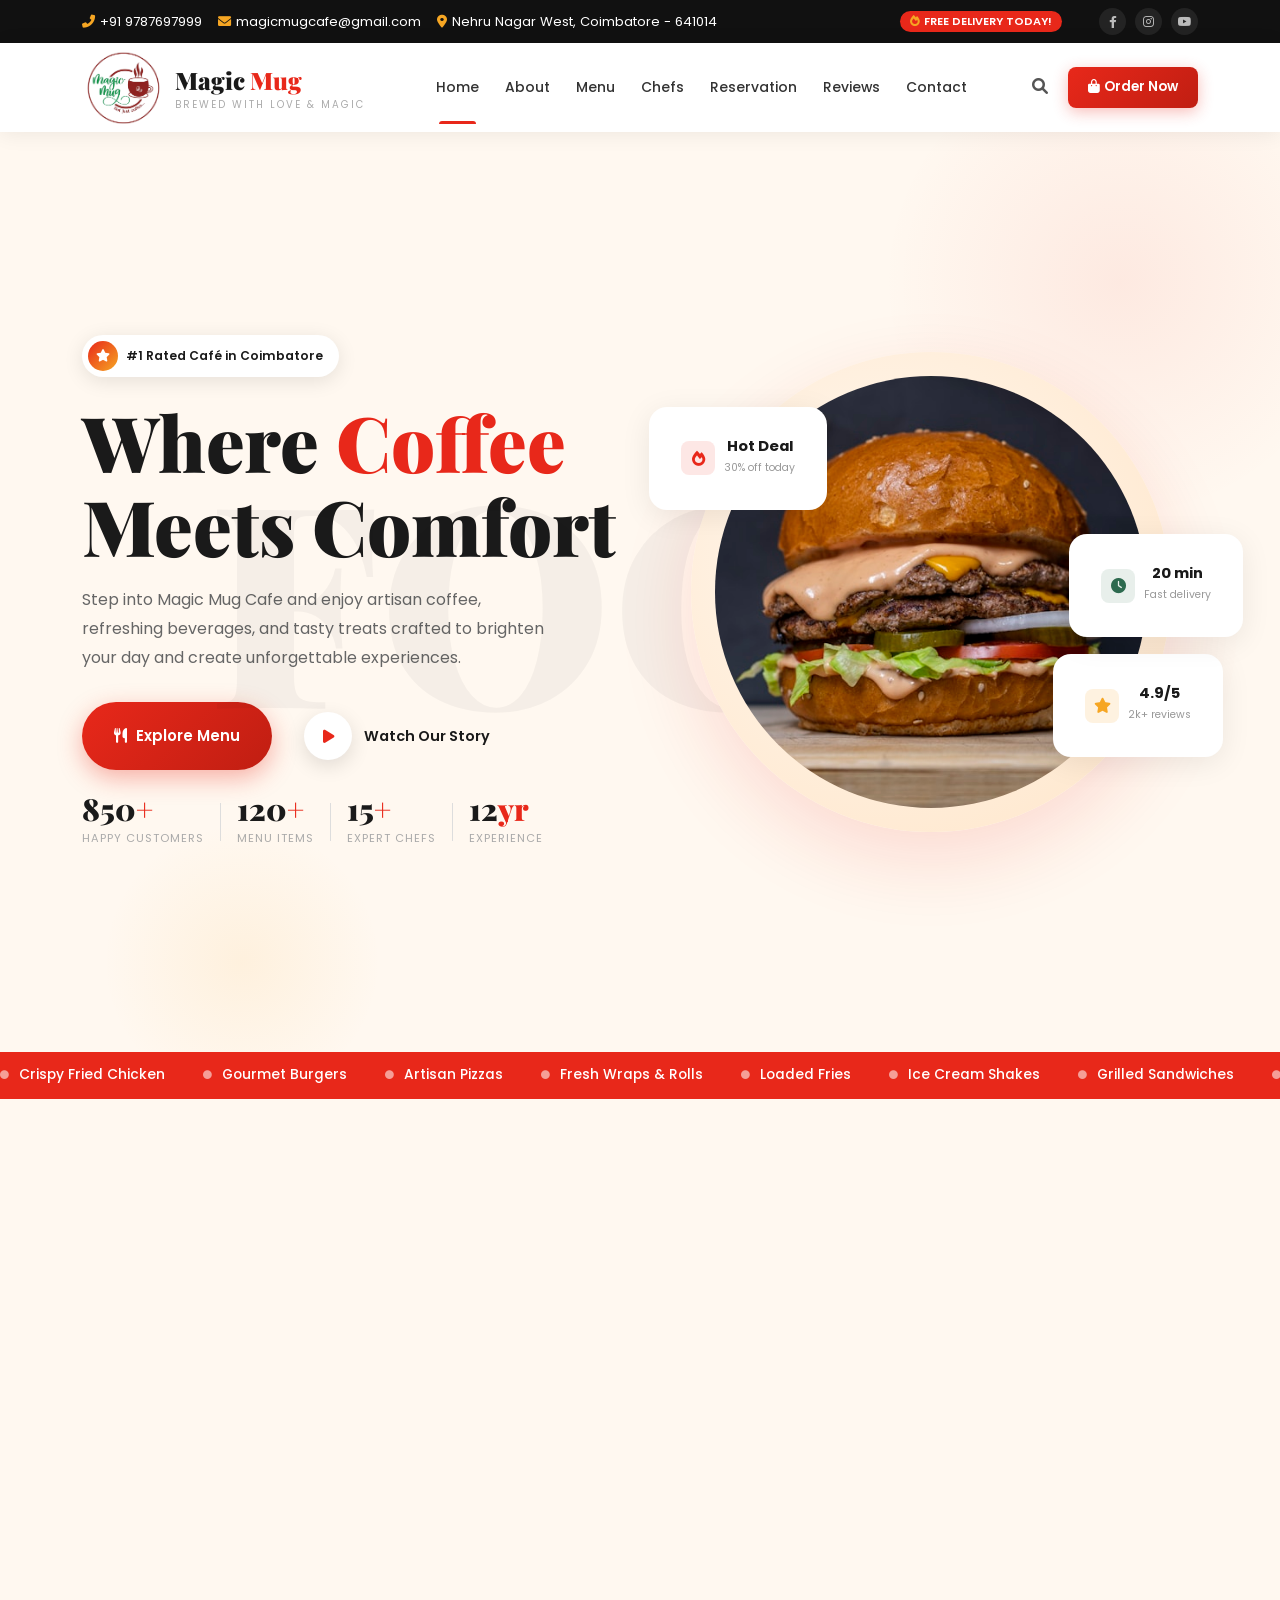
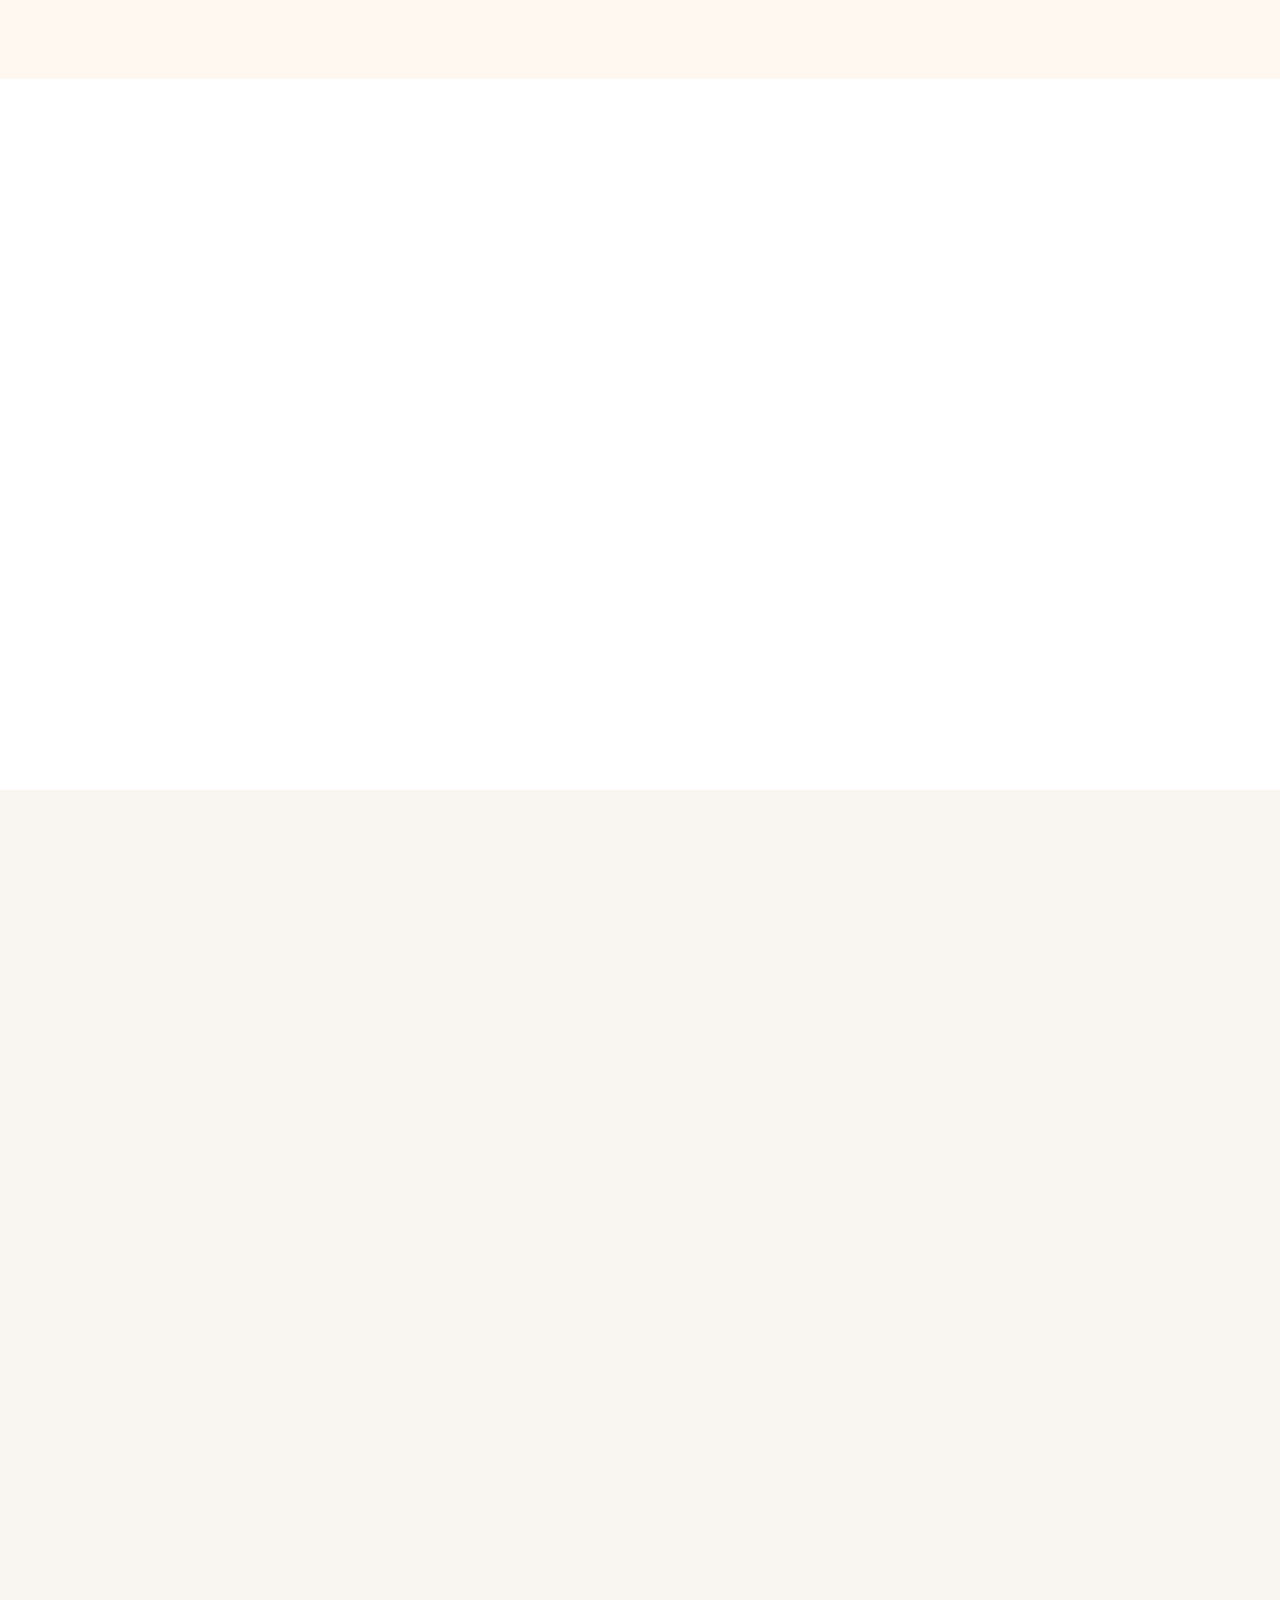
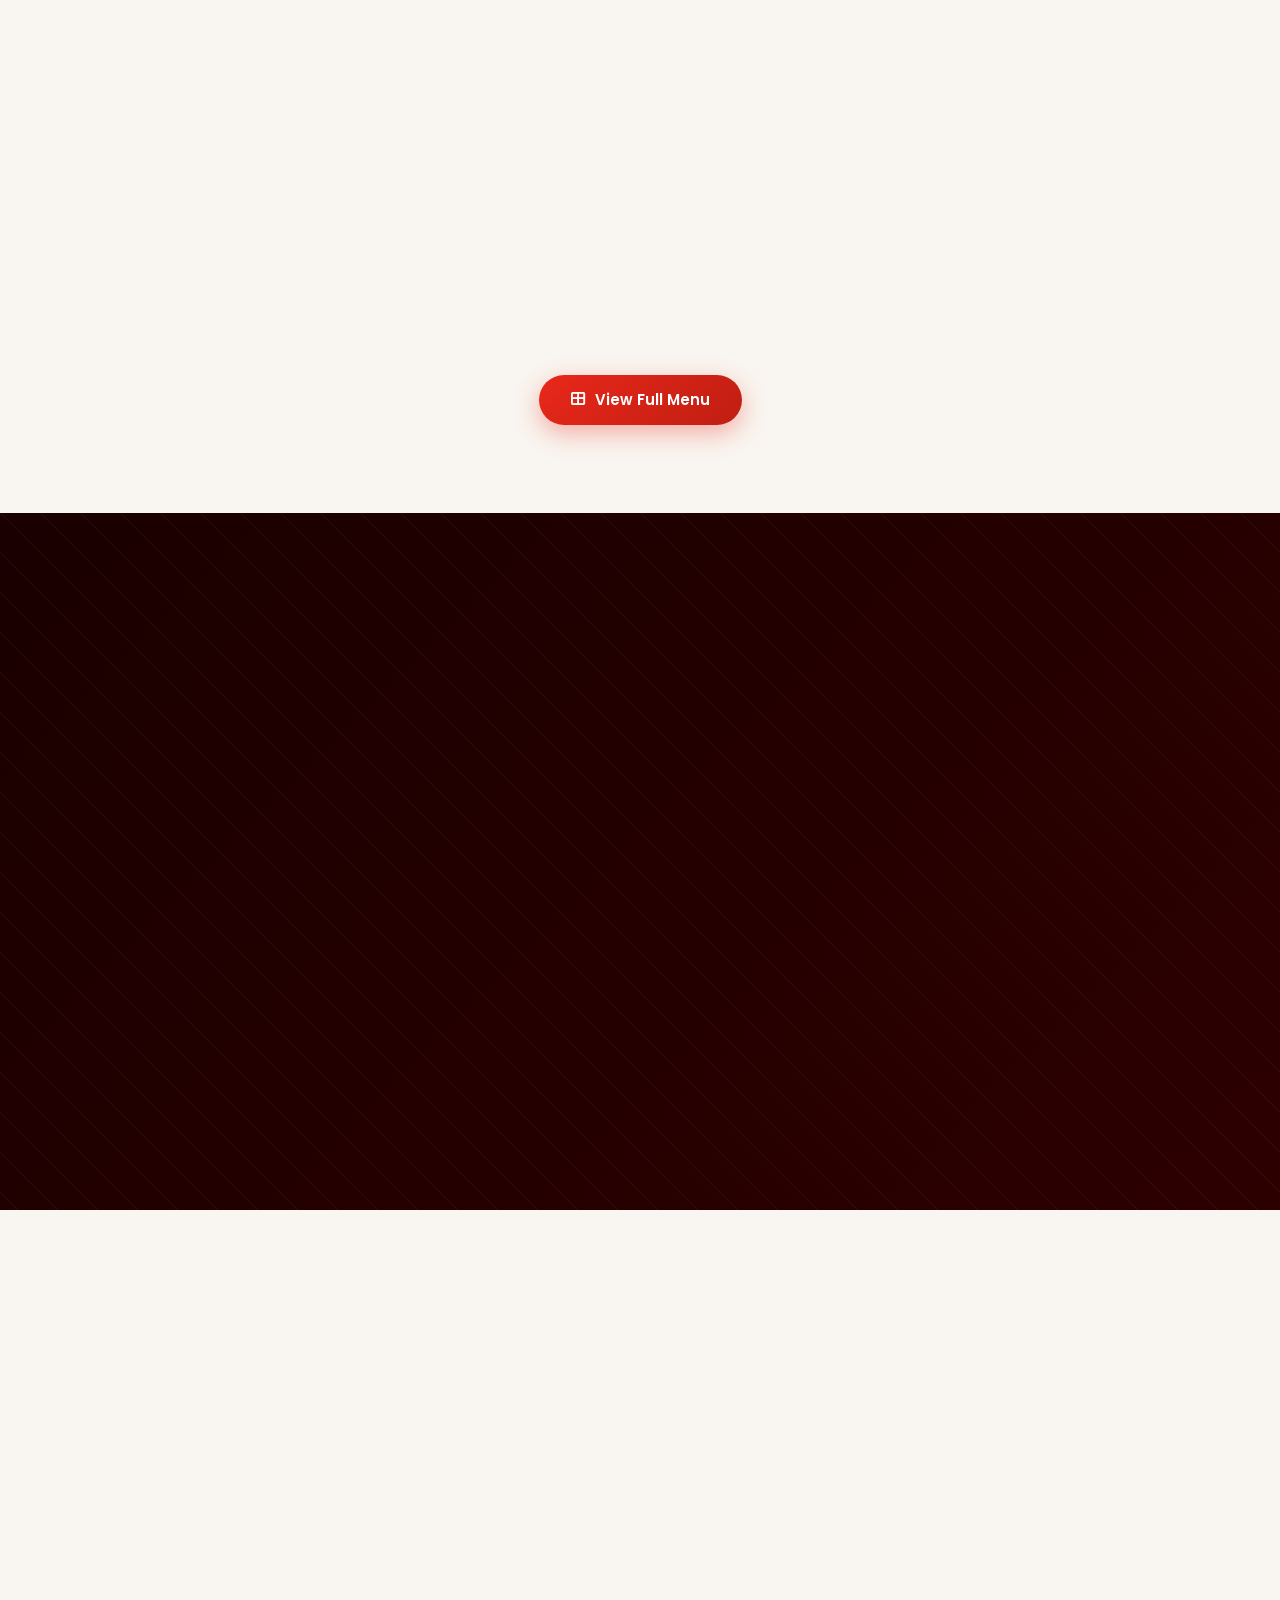
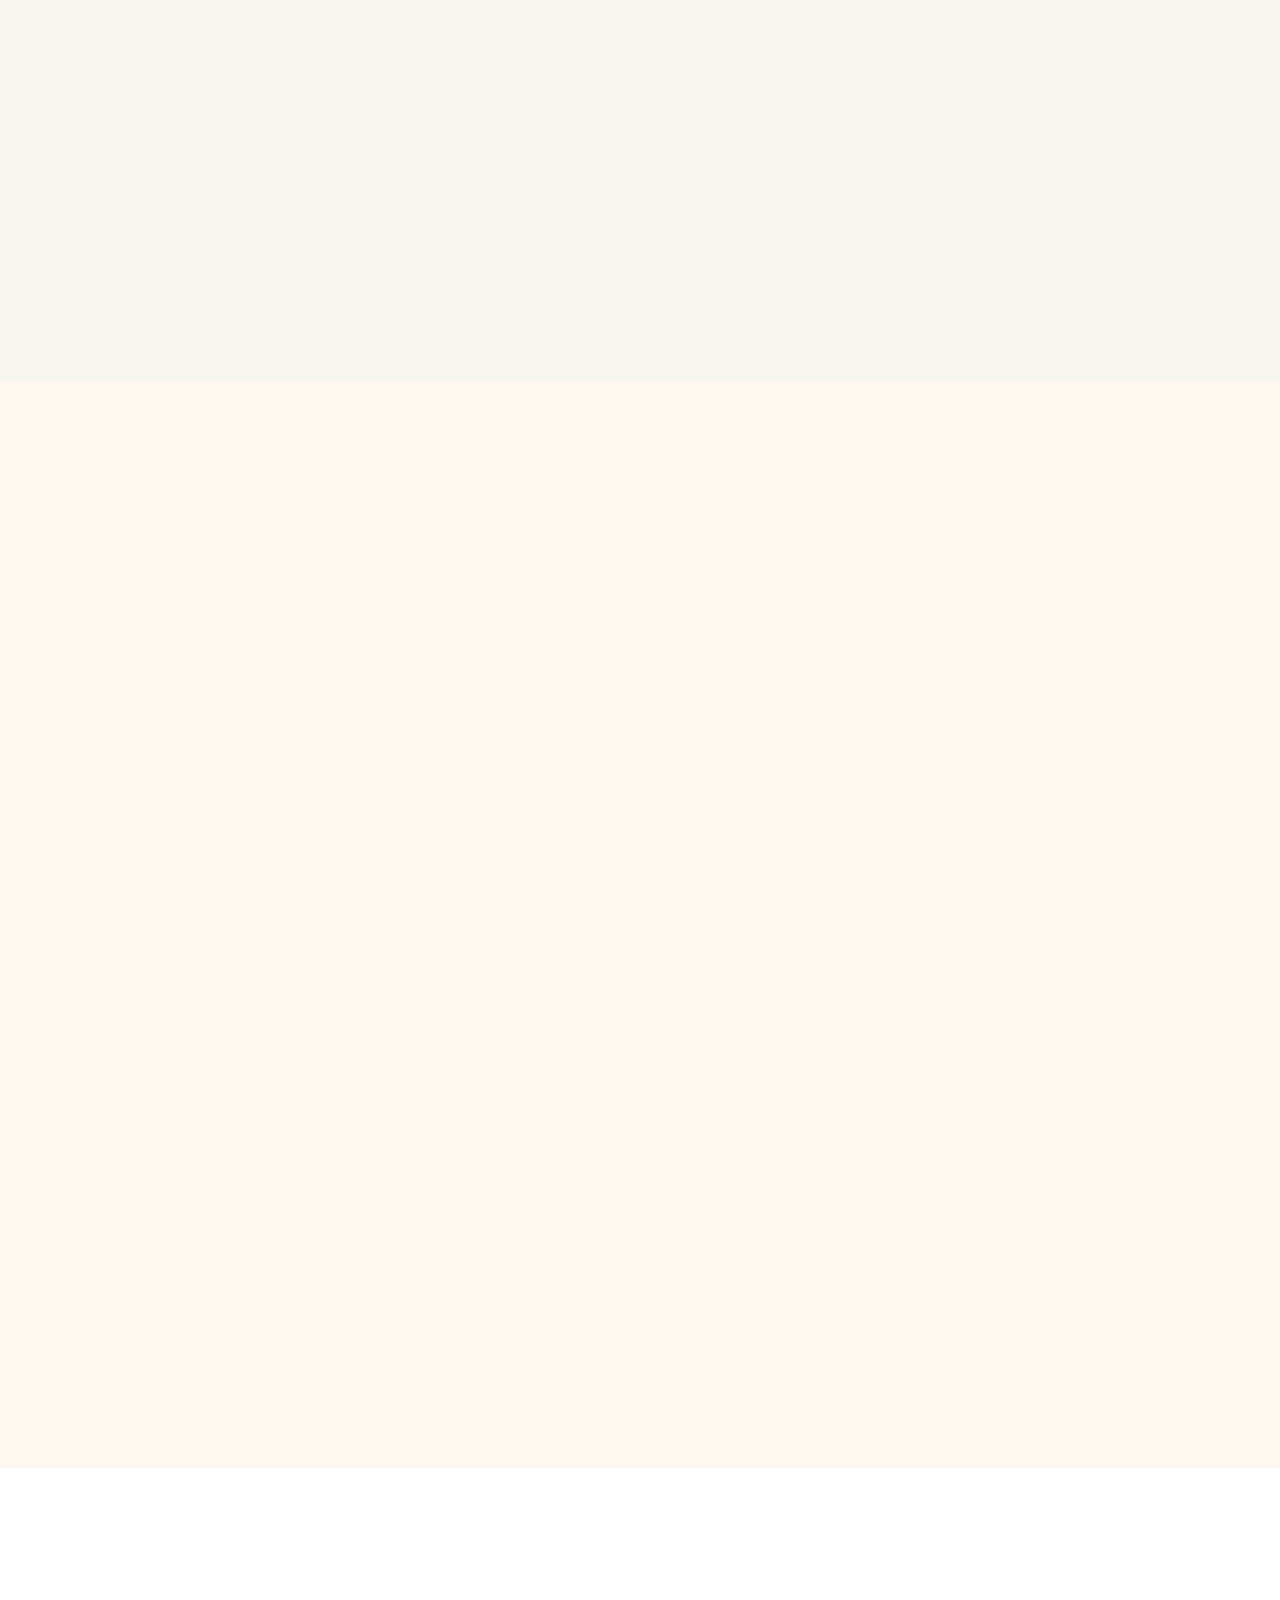
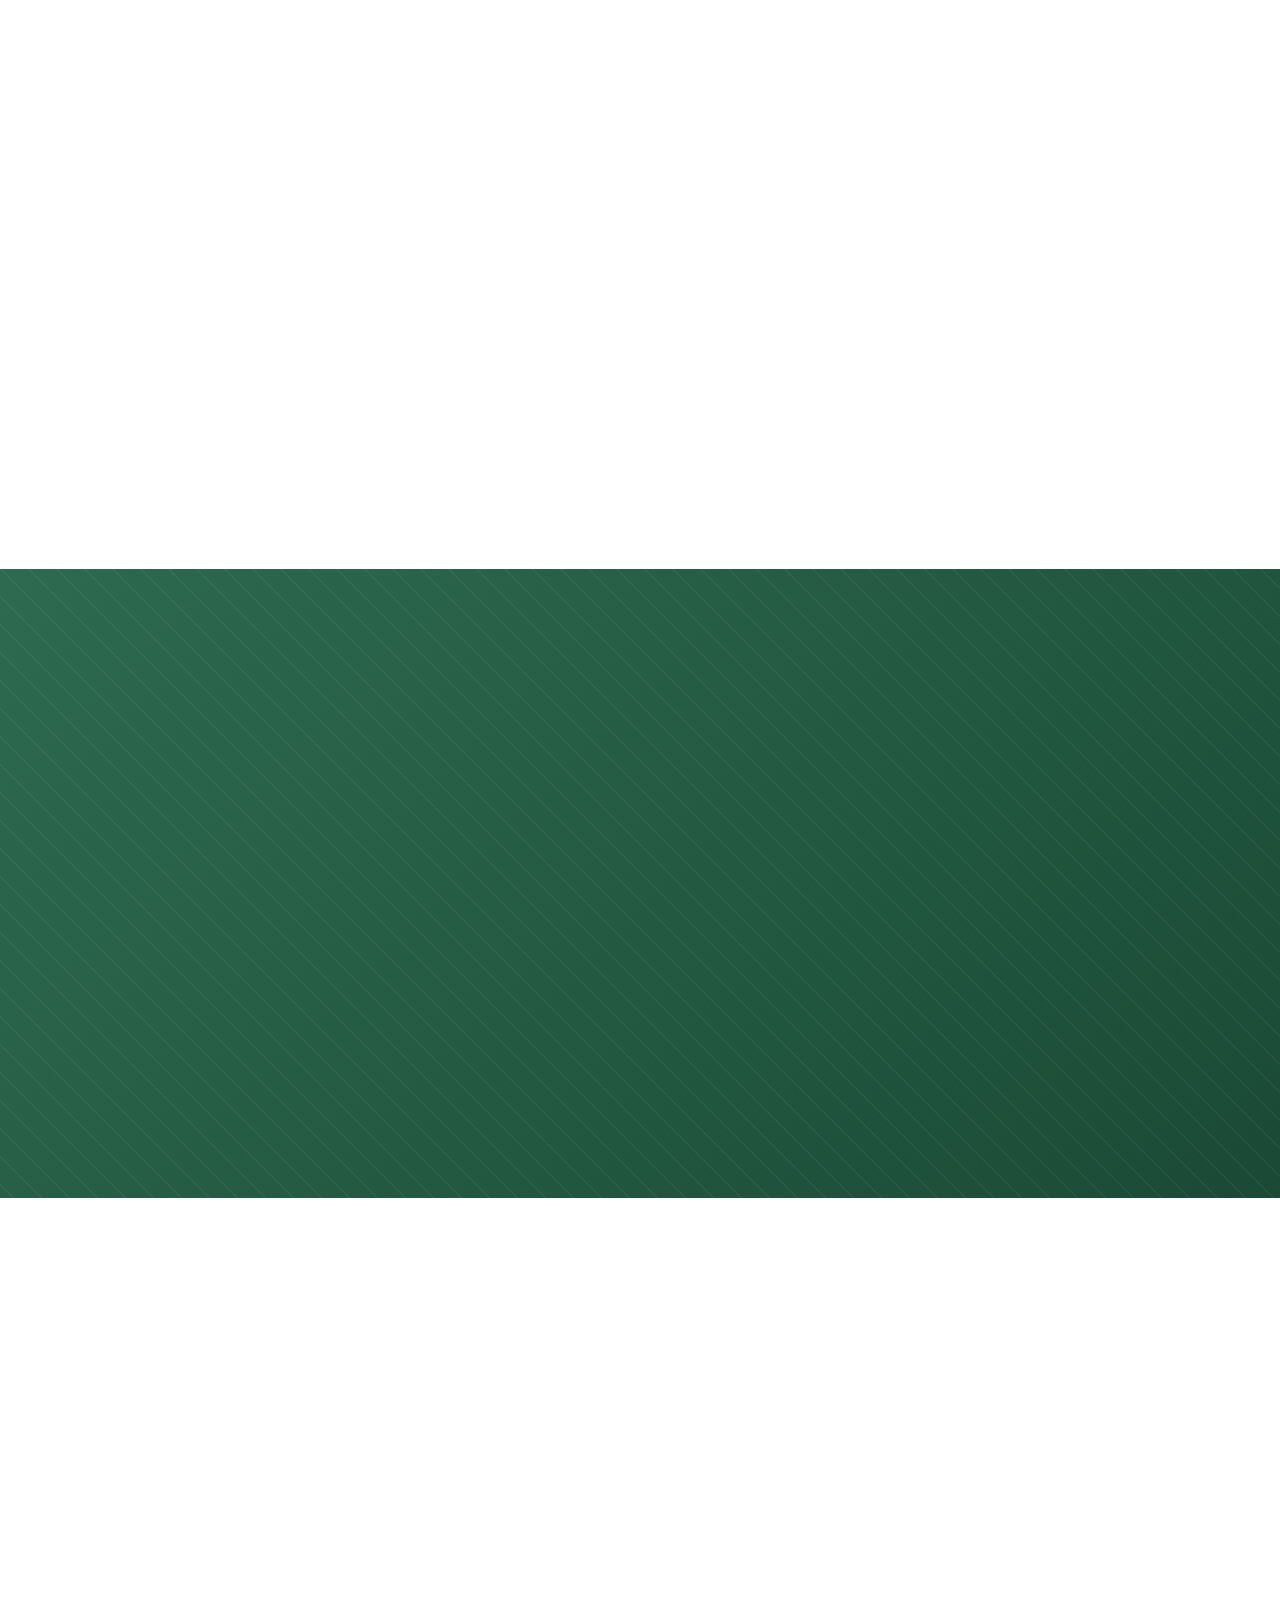
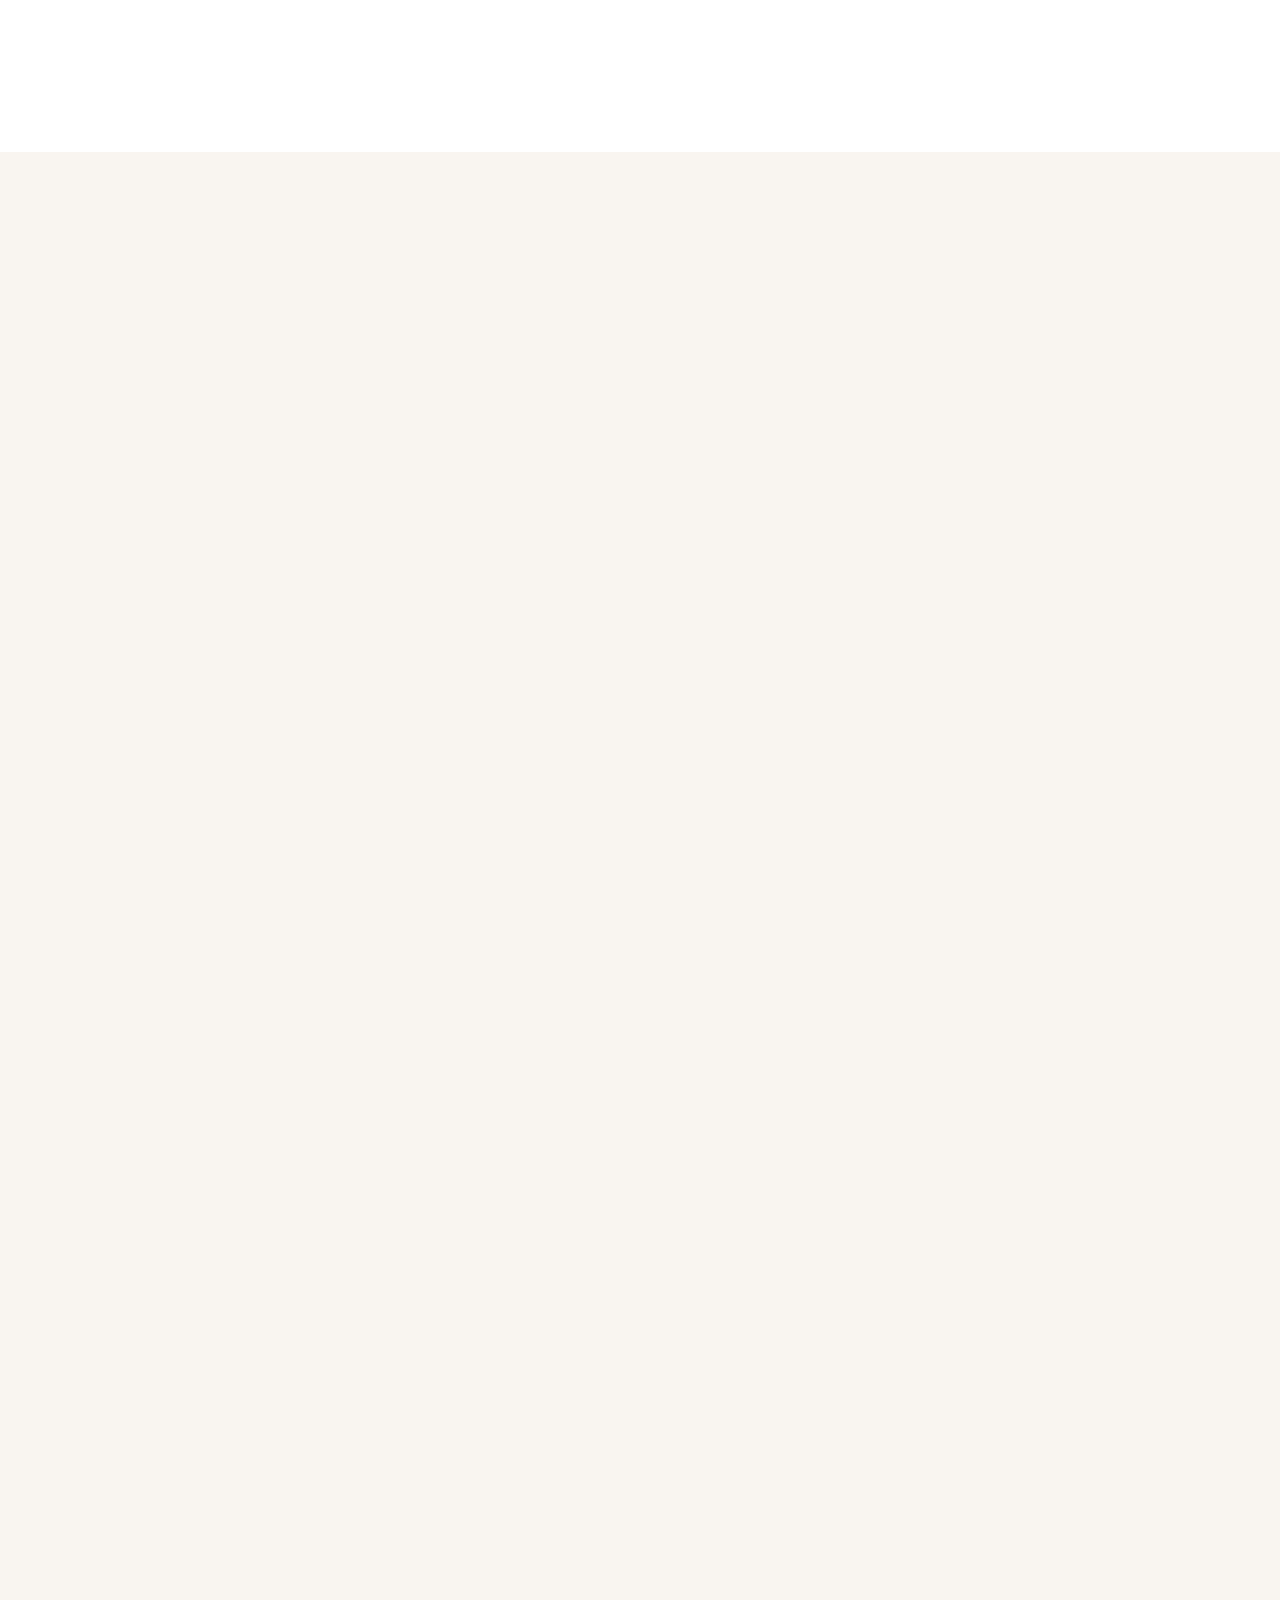
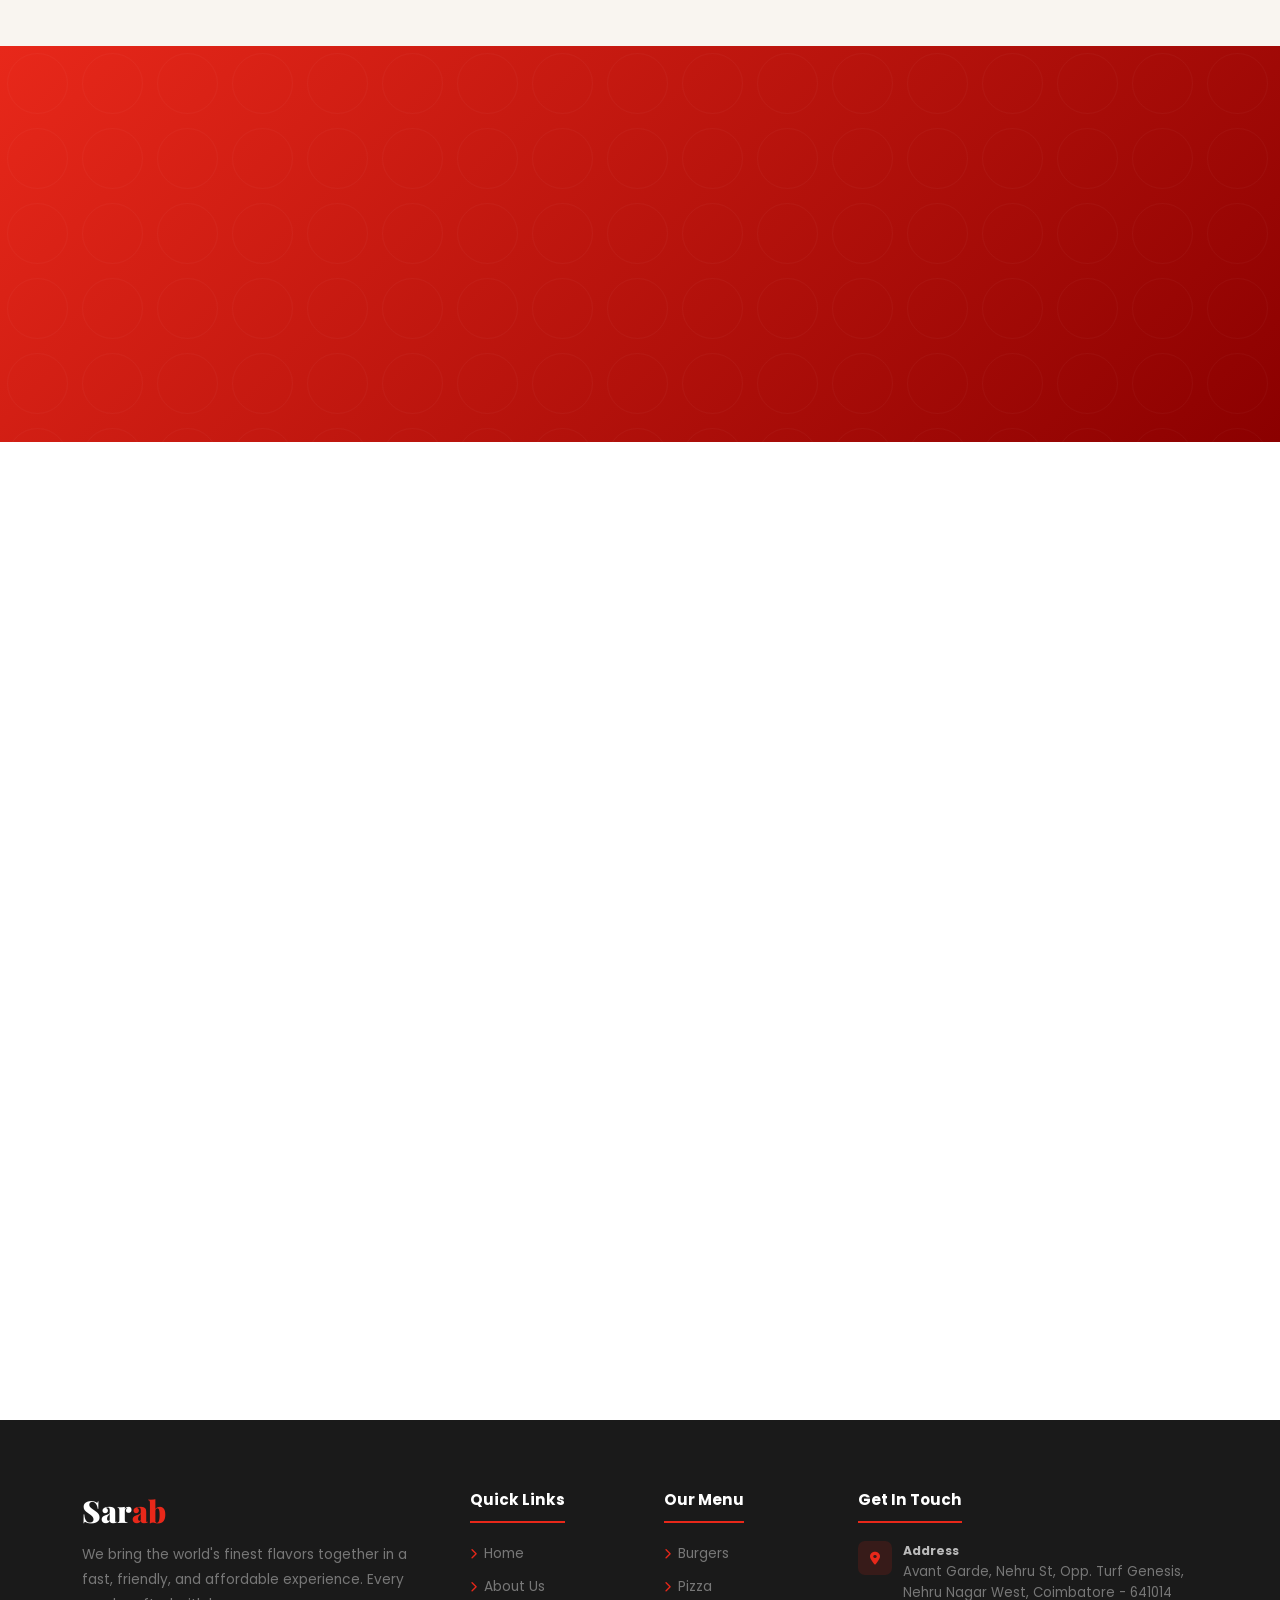
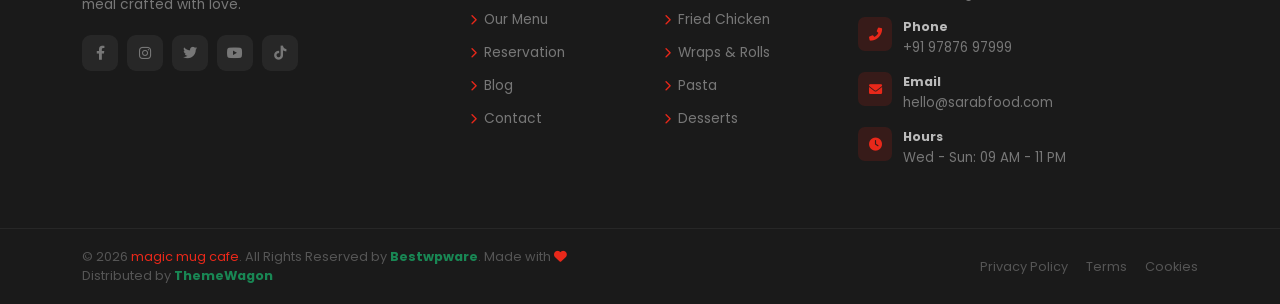
==== commit 9db03041: "contact page" ====
--- a/index.html
+++ b/index.html
@@ -1090,7 +1090,8 @@
                      <p class="ctsub">We typically respond within 2 hours during business hours.</p>
                      <div class="ctitem">
                         <div class="cticon"><i class="fas fa-map-marker-alt"></i></div>
-                        <div class="ctinfo"><strong>Address</strong><span>kovai estate, No 13/21, Avant Garde, Road, Nehru St, opposite to Turf Genesis, Nehru Nagar West, <br/>Coimbatore, Tamil Nadu 641014</span></div>
+                        <div class="ctinfo"><strong>Address</strong><span> KOVAI ESTATE<br/>No. 13/21, Avant Garde Road,<br/>Nehru Street, Opposite Turf Genesis,<br/>Nehru Nagar West,
+<br/>Coimbatore, Tamil Nadu 641014</span></div>
                      </div>
                      <div class="ctitem">
                         <div class="cticon"><i class="fas fa-phone-alt"></i></div>
@@ -1115,14 +1116,14 @@
                <div class="col-lg-8" data-aos="fade-left">
                   <div class="fcard">
                      <div class="row g-3">
-                        <div class="col-sm-6"><label class="flbl">Your Name *</label><input type="text" class="fctrl" placeholder="John Doe"/></div>
+                        <div class="col-sm-6"><label class="flbl">Your Name *</label><input type="text" class="fctrl" placeholder="your name"/></div>
                         <div class="col-sm-6"><label class="flbl">Email Address *</label><input type="email" class="fctrl" placeholder="you@email.com"/></div>
-                        <div class="col-sm-6"><label class="flbl">Phone Number</label><input type="tel" class="fctrl" placeholder="+1 (800) 000-0000"/></div>
+                        <div class="col-sm-6"><label class="flbl">Phone Number</label><input type="tel" class="fctrl" placeholder="91+ 00000 00000"/></div>
                         <div class="col-sm-6">
                            <label class="flbl">Subject *</label>
                            <select class="fctrl">
                               <option>General Inquiry</option>
-                              <option>Catering &amp; Events</option>
+                              <option>Events</option>
                               <option>Feedback</option>
                               
                               
@@ -1146,12 +1147,14 @@
          <div class="container">
             <div class="row g-5">
                <div class="col-lg-4">
-                  <div class="fnm">Magic<span> Mug</span></div>
-                  <p class="fdesc">Where every cup is crafted with care, bringing people together over great coffee and good conversations.</p>
+                  <div class="fnm">Sar<span>ab</span></div>
+                  <p class="fdesc">We bring the world's finest flavors together in a fast, friendly, and affordable experience. Every meal crafted with love.</p>
                   <div class="fsoc">
                      <a href="#"><i class="fab fa-facebook-f"></i></a>
                      <a href="#"><i class="fab fa-instagram"></i></a>
+                     <a href="#"><i class="fab fa-twitter"></i></a>
                      <a href="#"><i class="fab fa-youtube"></i></a>
+                     <a href="#"><i class="fab fa-tiktok"></i></a>
                   </div>
                </div>
                <div class="col-sm-6 col-lg-2">
@@ -1188,11 +1191,11 @@
                   </div>
                   <div class="fci">
                      <div class="fciico"><i class="fas fa-envelope"></i></div>
-                     <div class="fciinfo"><strong>Email</strong>magicmugcafe@gmail.com</div>
+                     <div class="fciinfo"><strong>Email</strong>hello@sarabfood.com</div>
                   </div>
                   <div class="fci">
                      <div class="fciico"><i class="fas fa-clock"></i></div>
-                     <div class="fciinfo"><strong>Hours</strong> Mon - Sat: 10:30 AM - 9 PM</div>
+                     <div class="fciinfo"><strong>Hours</strong>Wed - Sun: 09 AM - 11 PM</div>
                   </div>
                </div>
             </div>
@@ -1200,14 +1203,14 @@
          <div class="fbot">
             <div class="container">
                <div class="d-flex justify-content-between align-items-center flex-wrap gap-2">
-                  <p>&copy 2026 <span>magic mug cafe</span>. All Rights Reserved by <a target="_blank" class="mx-0 fw-bold text-success" href="https://bestwpware.com/">MagicMugCafe</a>. Made with <span>HS Developers</i></span>  </p>
+                  <p>&copy 2026 <span>magic mug cafe</span>. All Rights Reserved by <a target="_blank" class="mx-0 fw-bold text-success" href="https://bestwpware.com/">Bestwpware</a>. Made with <span><i class="fas fa-heart"></i></span>  <br>Distributed by <a target="_blank" class="mx-0 fw-bold text-success" href="https://themewagon.com">ThemeWagon</a></p>
                   <div><a href="#">Privacy Policy</a><a href="#">Terms</a><a href="#">Cookies</a></div>
                </div>
             </div>
          </div>
       </footer>
       <!-- Floating cart -->
-      <div class="cartfl"><i class="fas fa-shopping-cart"></i><span>My Cart</span><div class="ccount" id="cartCount">0</div></div>
+      <!-- <div class="cartfl"><i class="fas fa-shopping-cart"></i><span>My Cart</span><div class="ccount" id="cartCount">0</div></div> -->
       <!-- Back to top -->
       <button id="btt" onclick="window.scrollTo({top:0,behavior:'smooth'})"><i class="fas fa-chevron-up"></i></button>
     
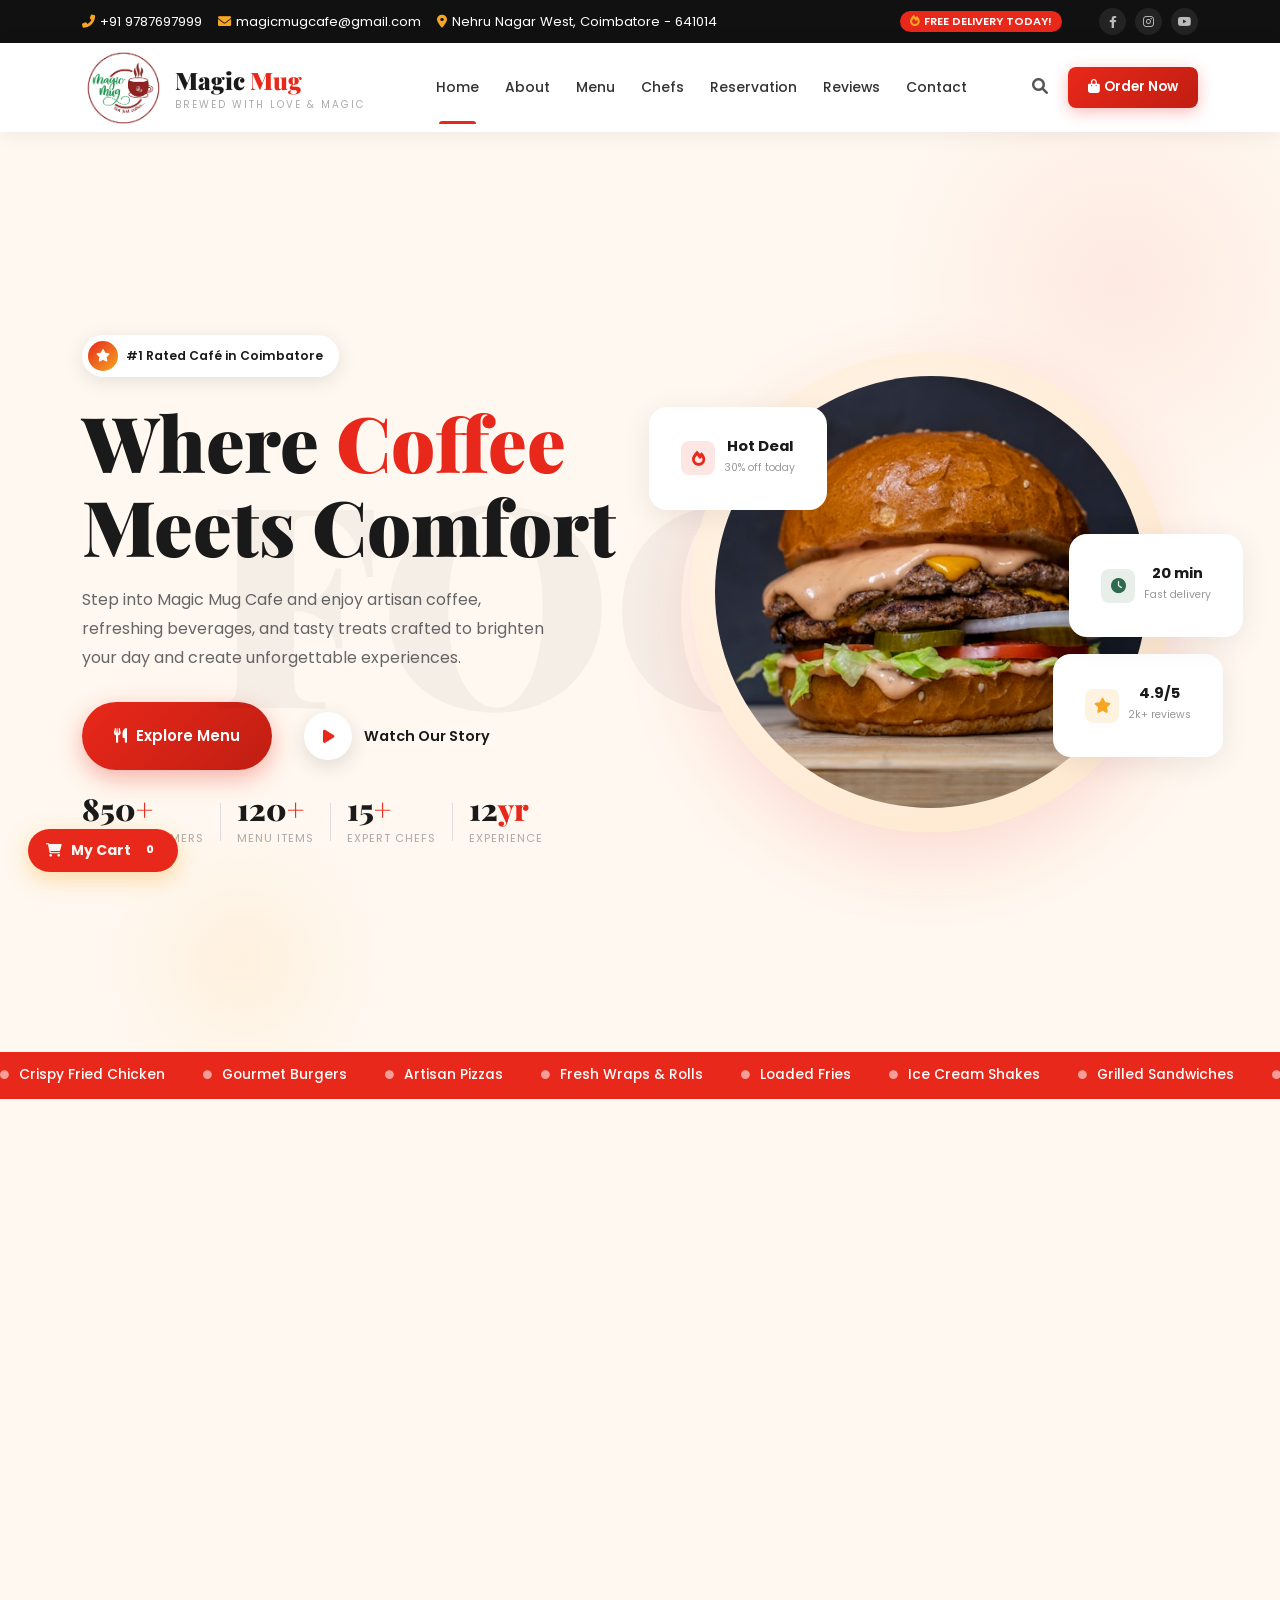
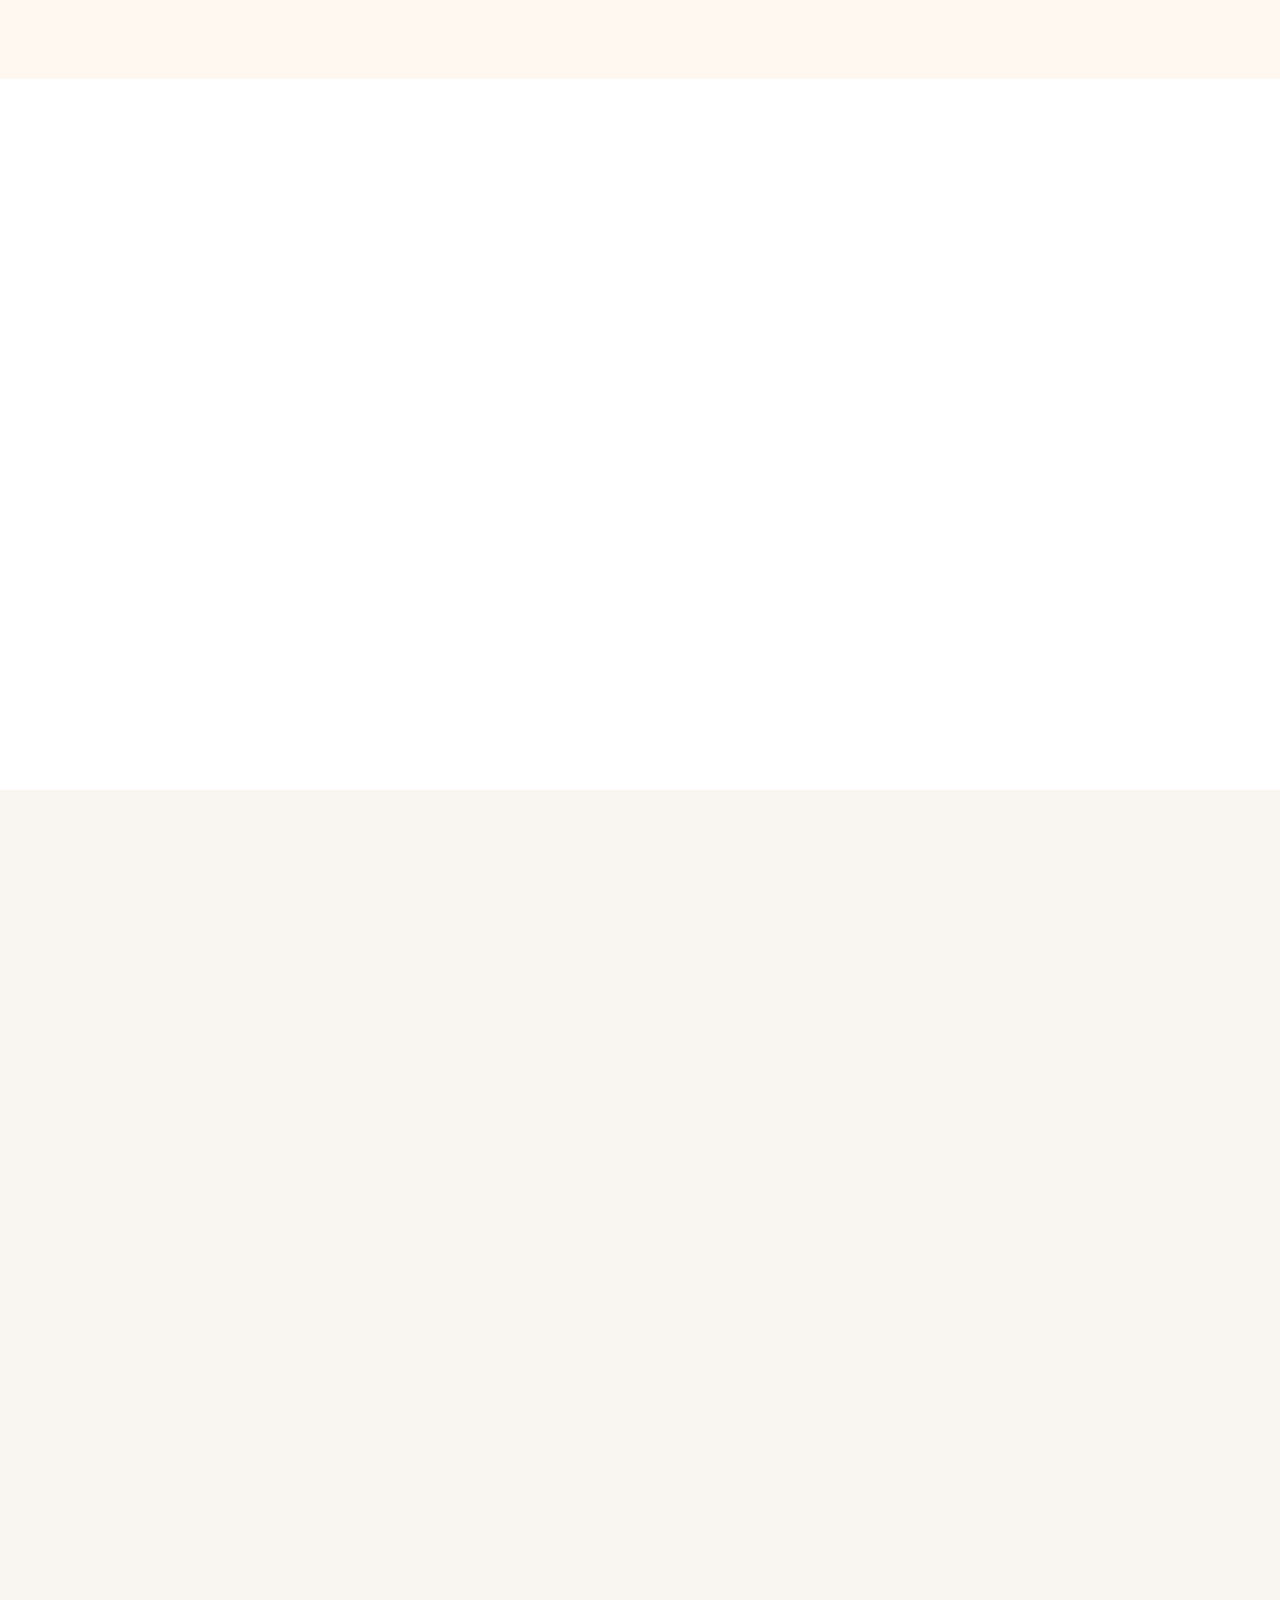
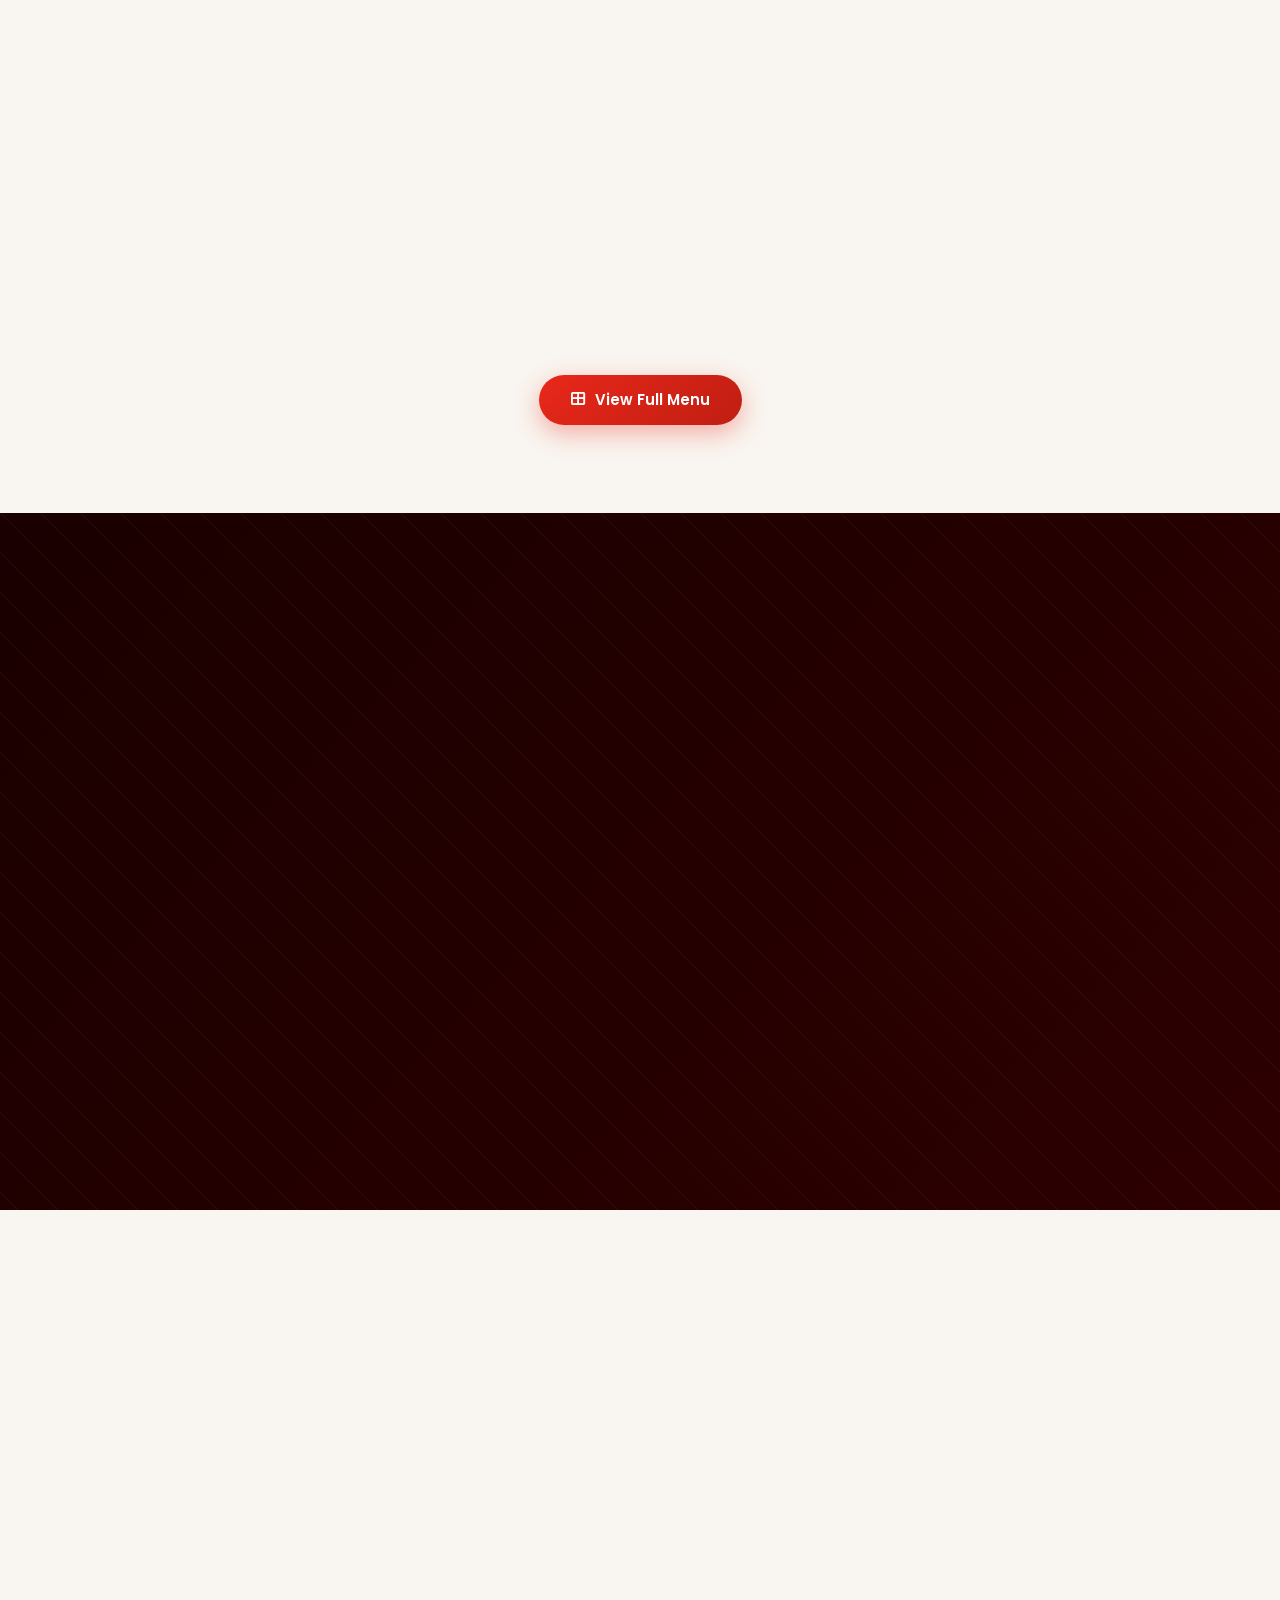
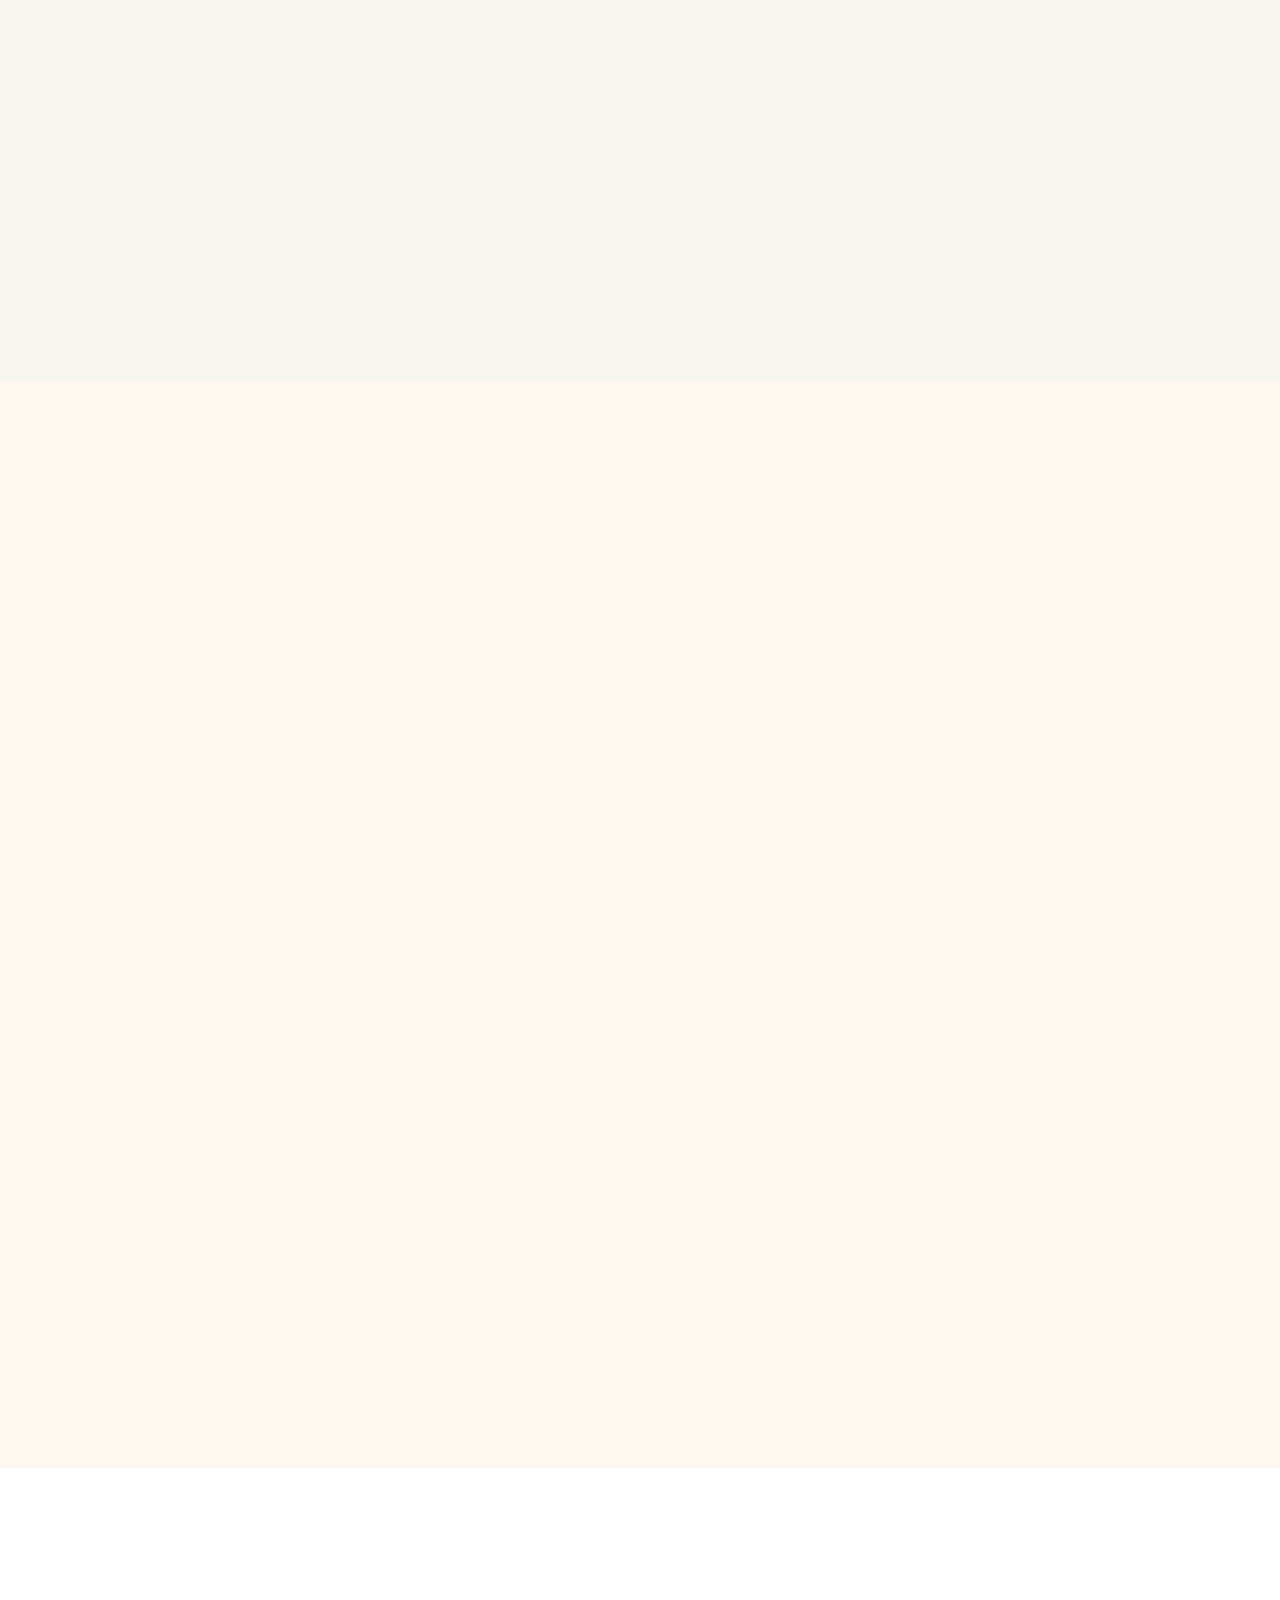
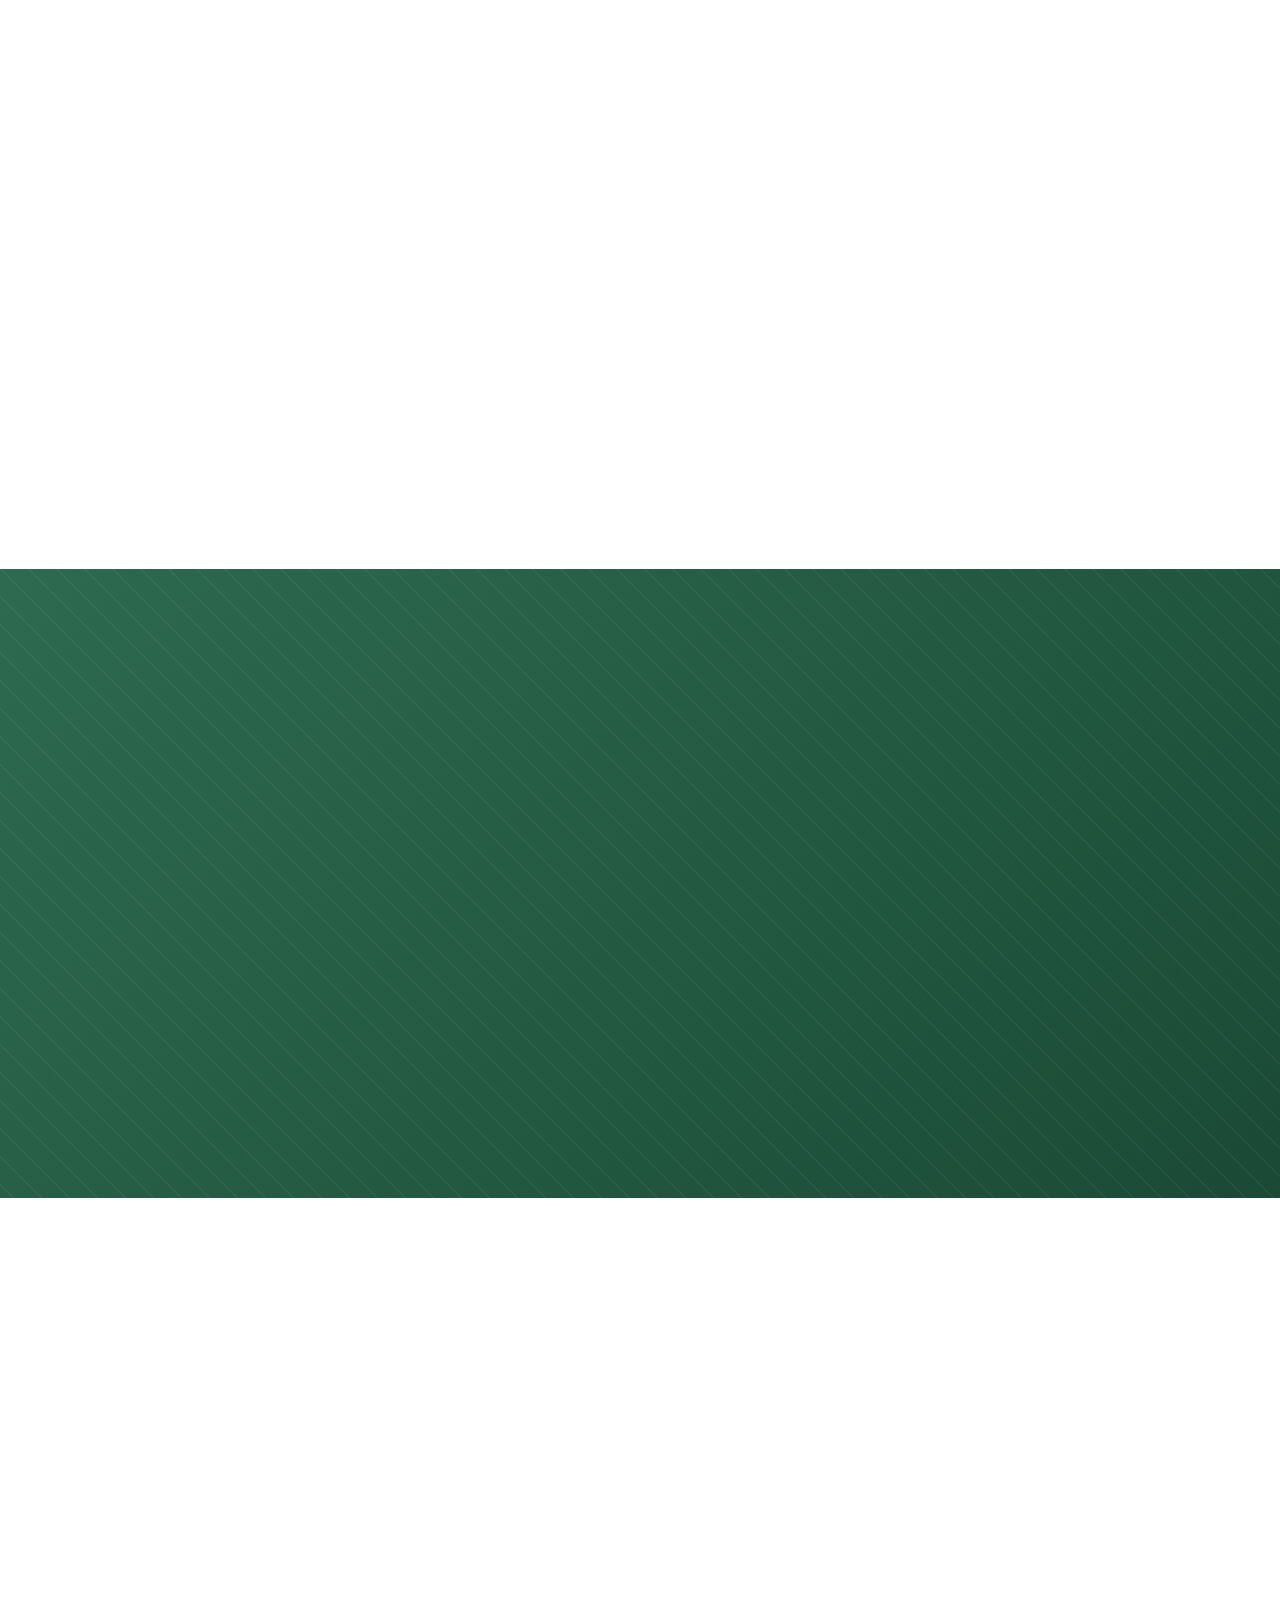
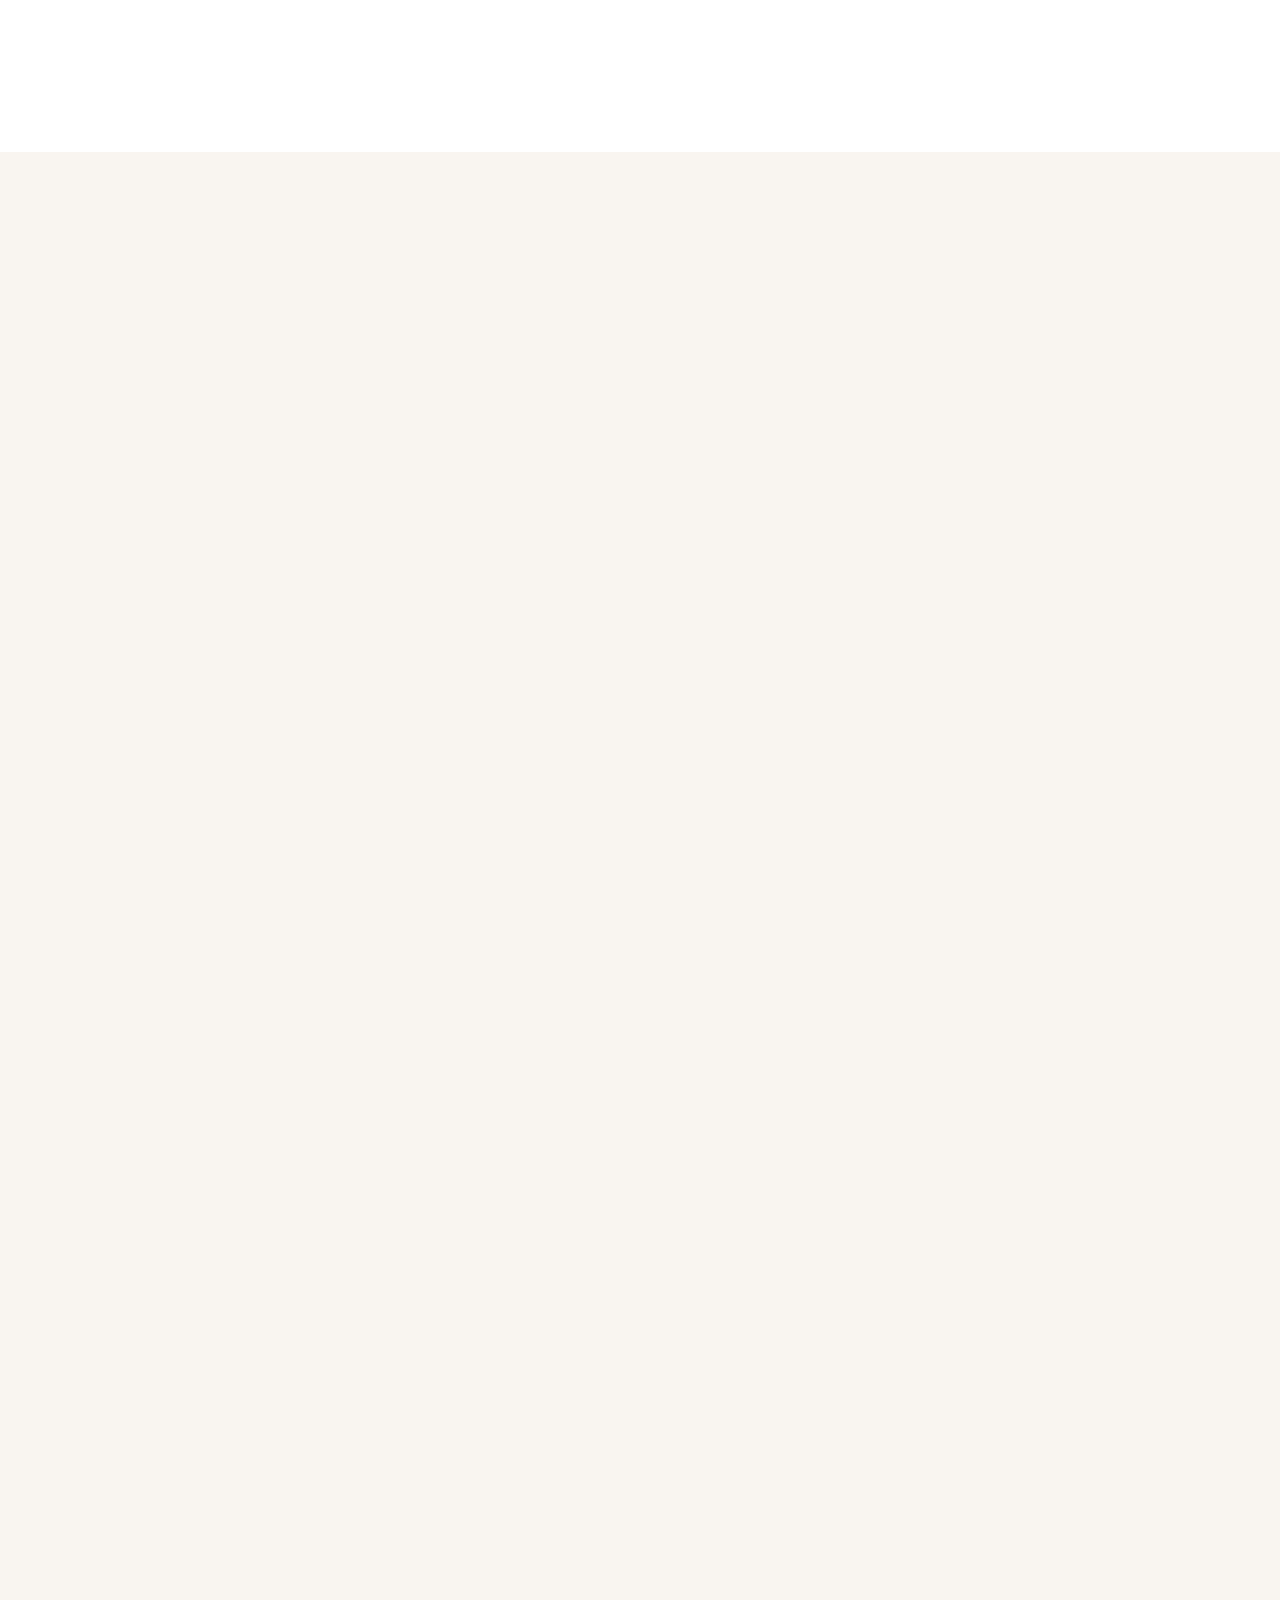
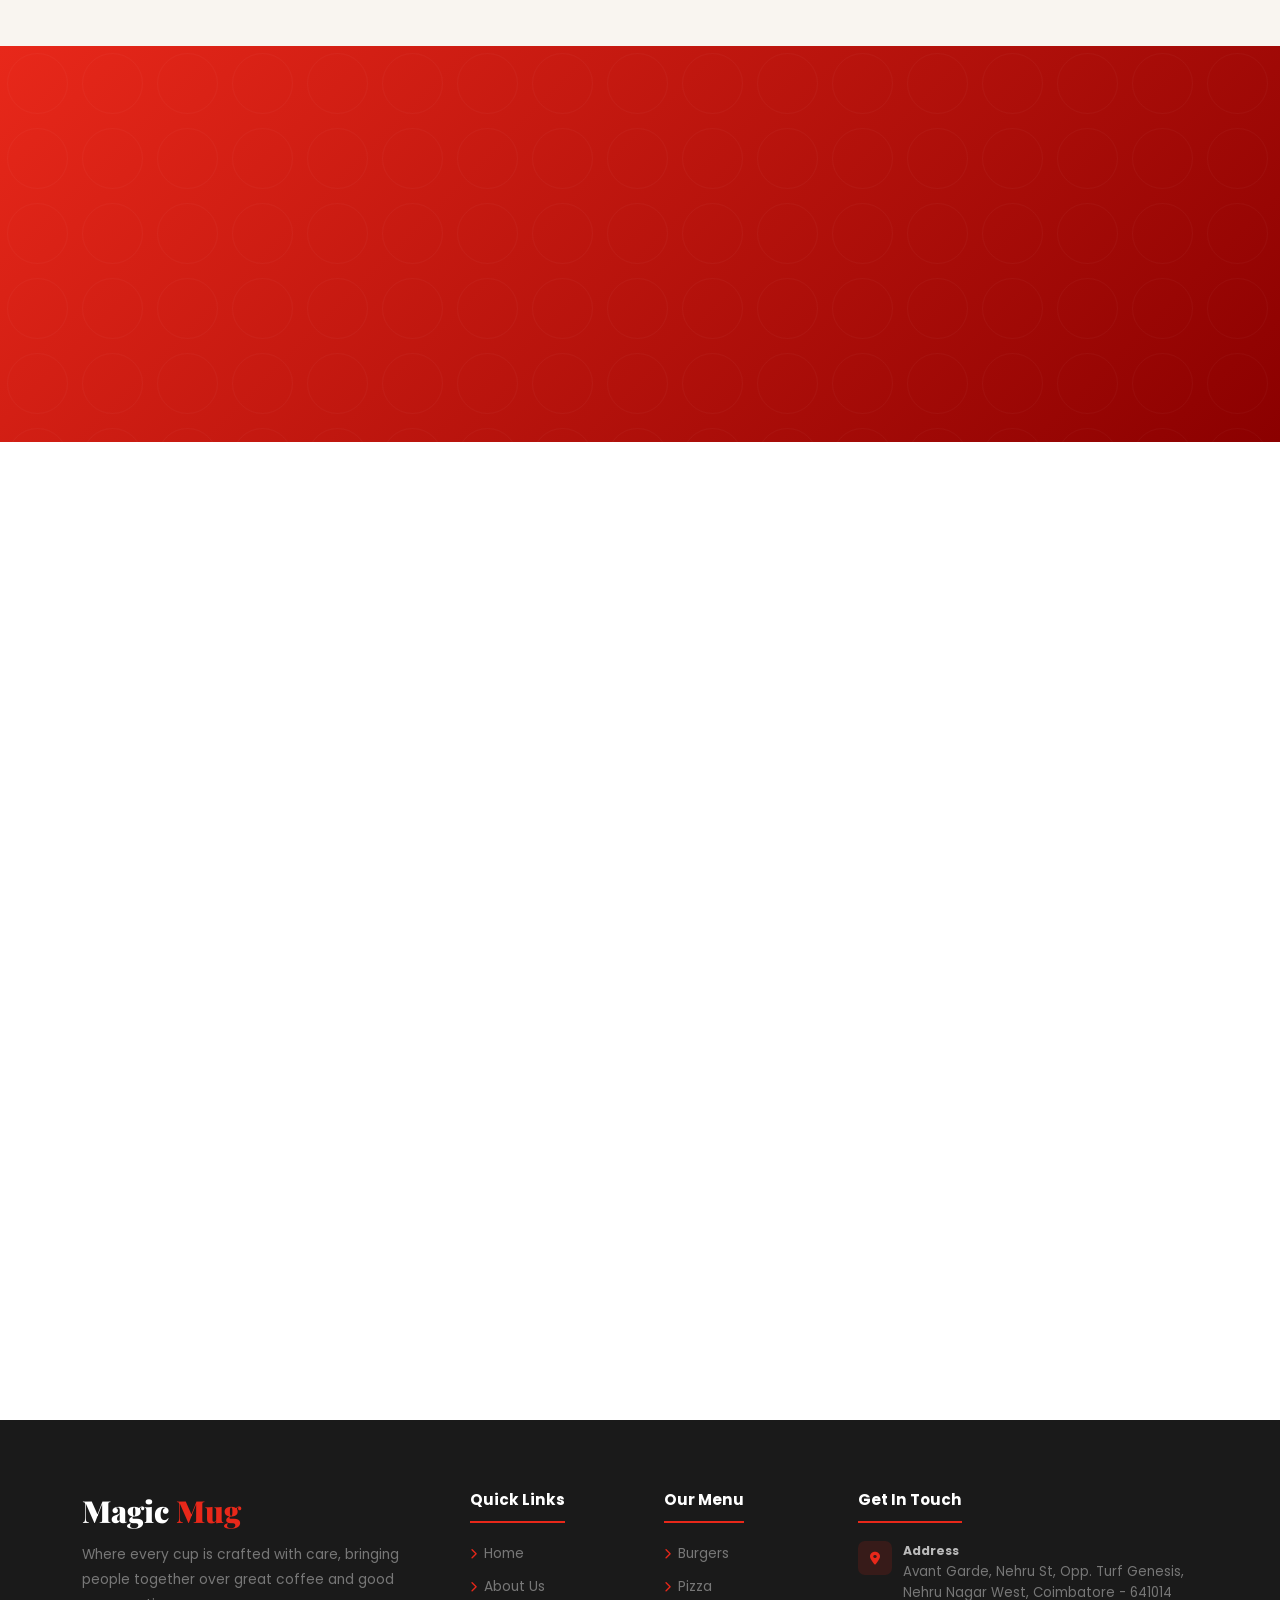
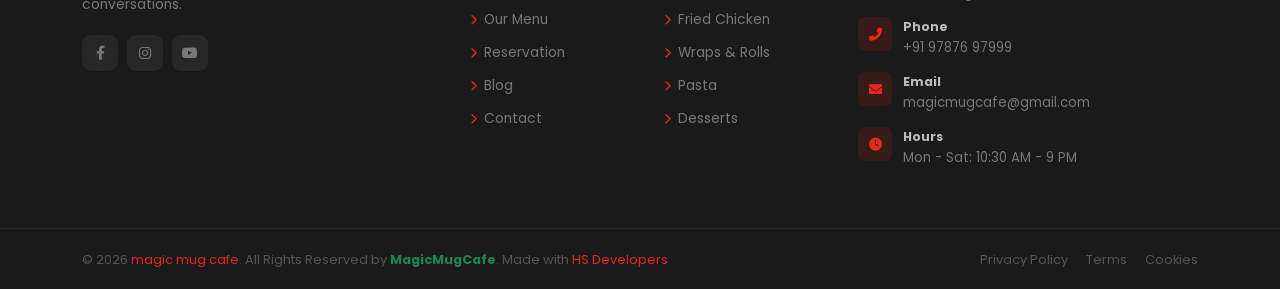
==== commit a8a6cdfa: "contact page" ====
--- a/index.html
+++ b/index.html
@@ -1147,14 +1147,12 @@
          <div class="container">
             <div class="row g-5">
                <div class="col-lg-4">
-                  <div class="fnm">Sar<span>ab</span></div>
-                  <p class="fdesc">We bring the world's finest flavors together in a fast, friendly, and affordable experience. Every meal crafted with love.</p>
+                  <div class="fnm">Magic<span> Mug</span></div>
+                  <p class="fdesc">Where every cup is crafted with care, bringing people together over great coffee and good conversations.</p>
                   <div class="fsoc">
                      <a href="#"><i class="fab fa-facebook-f"></i></a>
                      <a href="#"><i class="fab fa-instagram"></i></a>
-                     <a href="#"><i class="fab fa-twitter"></i></a>
                      <a href="#"><i class="fab fa-youtube"></i></a>
-                     <a href="#"><i class="fab fa-tiktok"></i></a>
                   </div>
                </div>
                <div class="col-sm-6 col-lg-2">
@@ -1191,11 +1189,11 @@
                   </div>
                   <div class="fci">
                      <div class="fciico"><i class="fas fa-envelope"></i></div>
-                     <div class="fciinfo"><strong>Email</strong>hello@sarabfood.com</div>
+                     <div class="fciinfo"><strong>Email</strong>magicmugcafe@gmail.com</div>
                   </div>
                   <div class="fci">
                      <div class="fciico"><i class="fas fa-clock"></i></div>
-                     <div class="fciinfo"><strong>Hours</strong>Wed - Sun: 09 AM - 11 PM</div>
+                     <div class="fciinfo"><strong>Hours</strong> Mon - Sat: 10:30 AM - 9 PM</div>
                   </div>
                </div>
             </div>
@@ -1203,14 +1201,14 @@
          <div class="fbot">
             <div class="container">
                <div class="d-flex justify-content-between align-items-center flex-wrap gap-2">
-                  <p>&copy 2026 <span>magic mug cafe</span>. All Rights Reserved by <a target="_blank" class="mx-0 fw-bold text-success" href="https://bestwpware.com/">Bestwpware</a>. Made with <span><i class="fas fa-heart"></i></span>  <br>Distributed by <a target="_blank" class="mx-0 fw-bold text-success" href="https://themewagon.com">ThemeWagon</a></p>
+                  <p>&copy 2026 <span>magic mug cafe</span>. All Rights Reserved by <a target="_blank" class="mx-0 fw-bold text-success" href="https://bestwpware.com/">MagicMugCafe</a>. Made with <span>HS Developers</i></span>  </p>
                   <div><a href="#">Privacy Policy</a><a href="#">Terms</a><a href="#">Cookies</a></div>
                </div>
             </div>
          </div>
       </footer>
       <!-- Floating cart -->
-      <!-- <div class="cartfl"><i class="fas fa-shopping-cart"></i><span>My Cart</span><div class="ccount" id="cartCount">0</div></div> -->
+      <div class="cartfl"><i class="fas fa-shopping-cart"></i><span>My Cart</span><div class="ccount" id="cartCount">0</div></div>
       <!-- Back to top -->
       <button id="btt" onclick="window.scrollTo({top:0,behavior:'smooth'})"><i class="fas fa-chevron-up"></i></button>
     
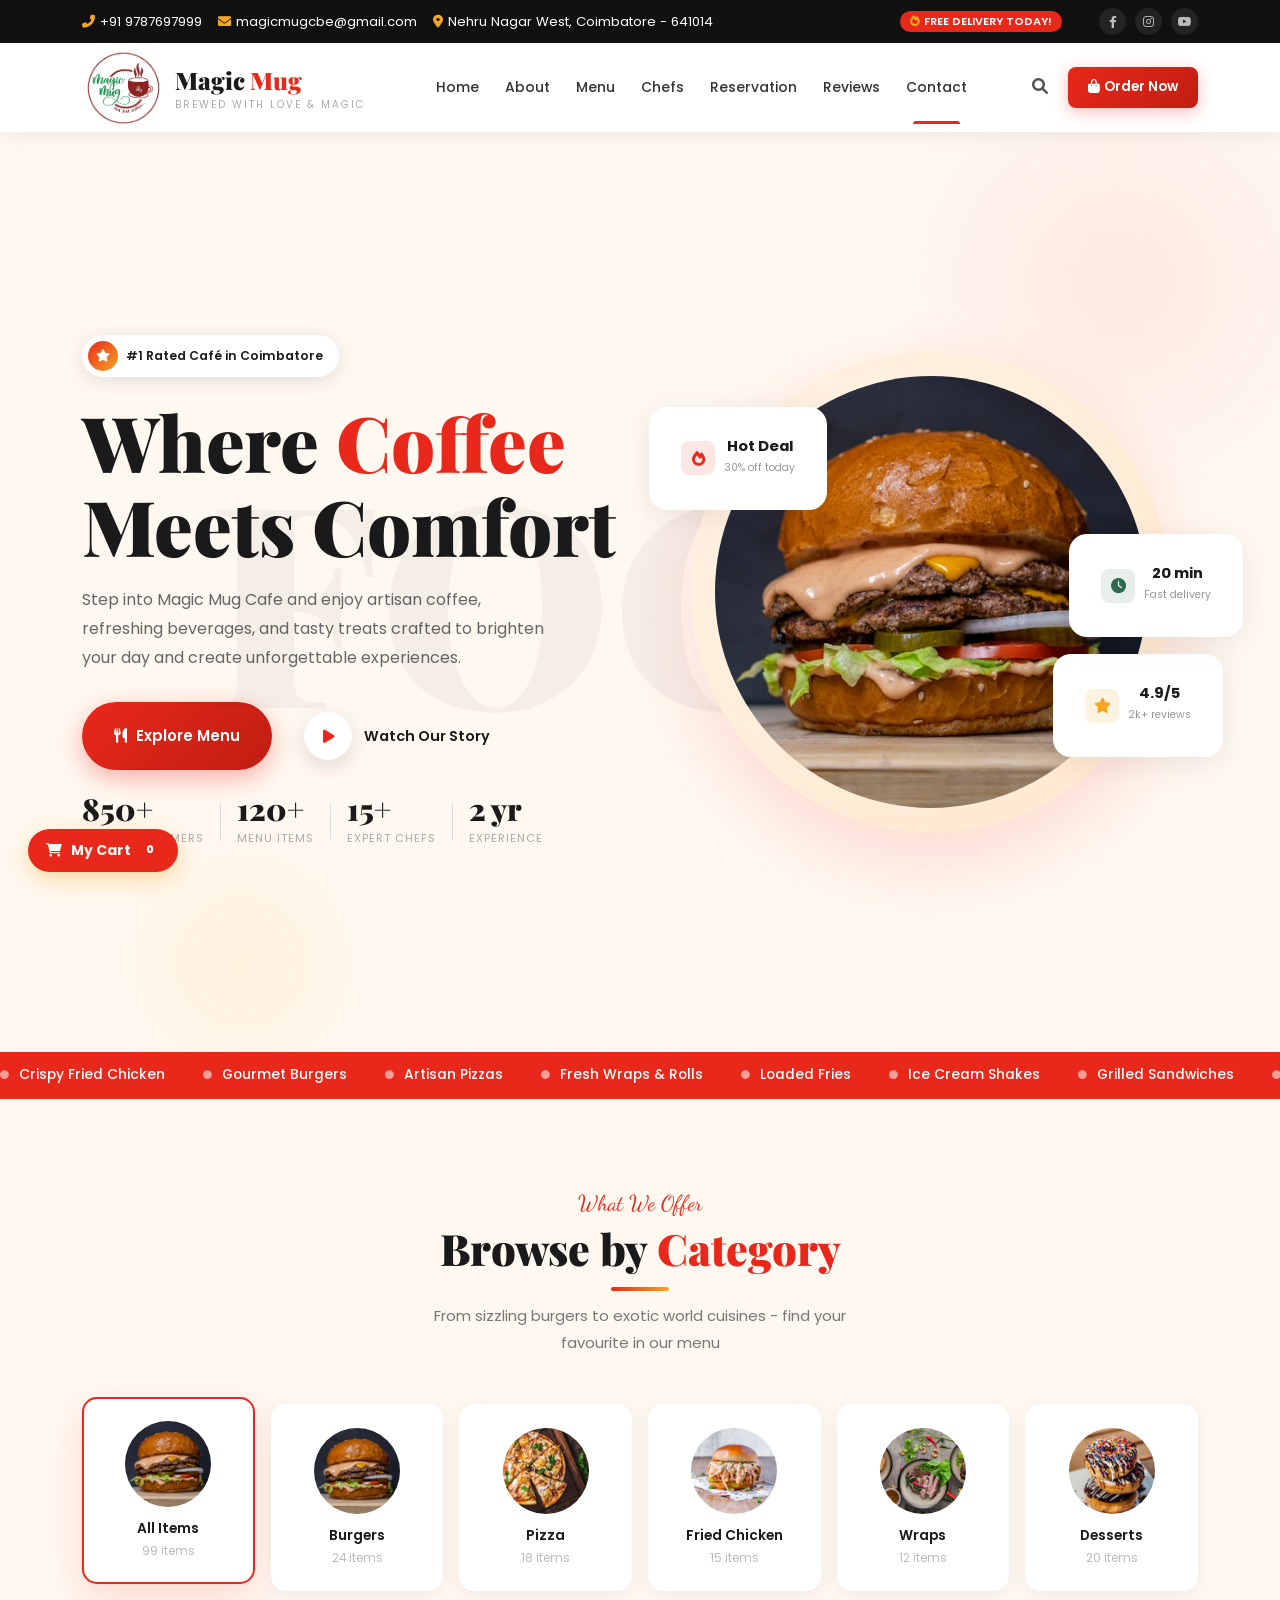
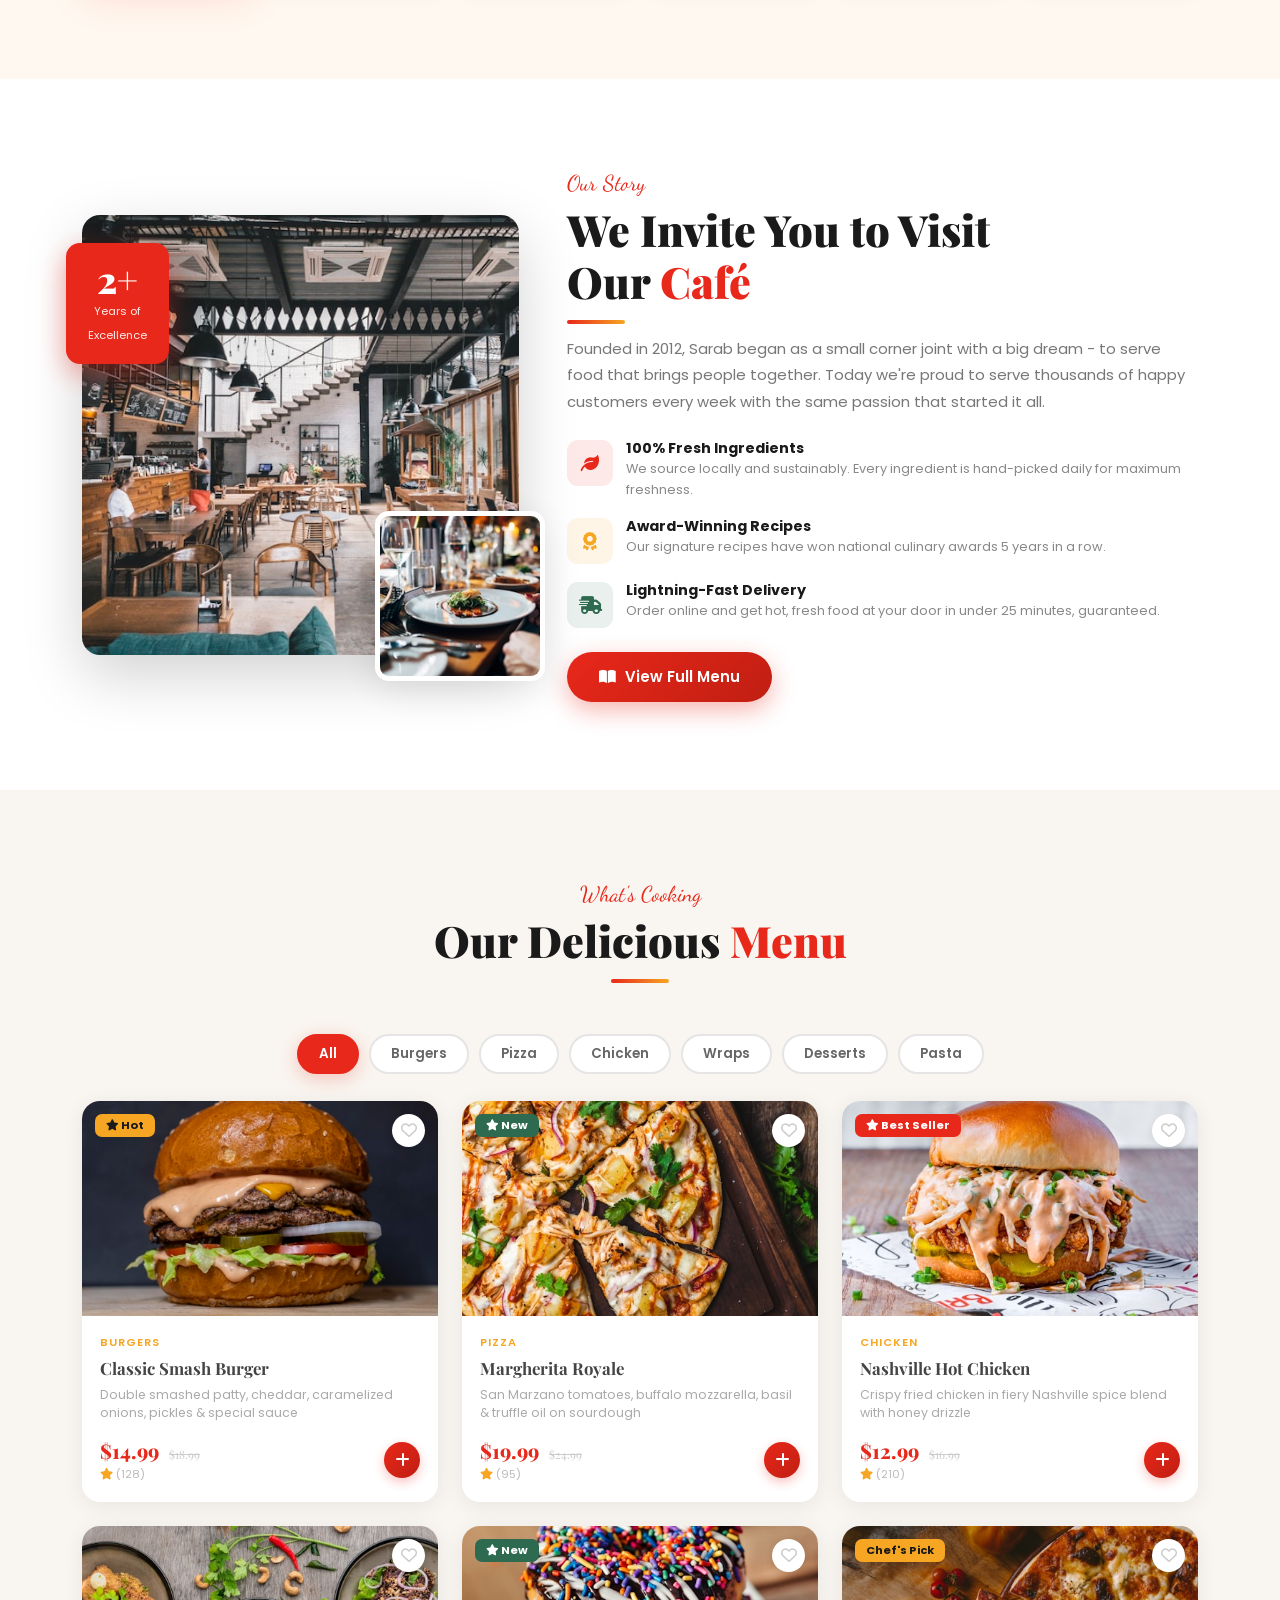
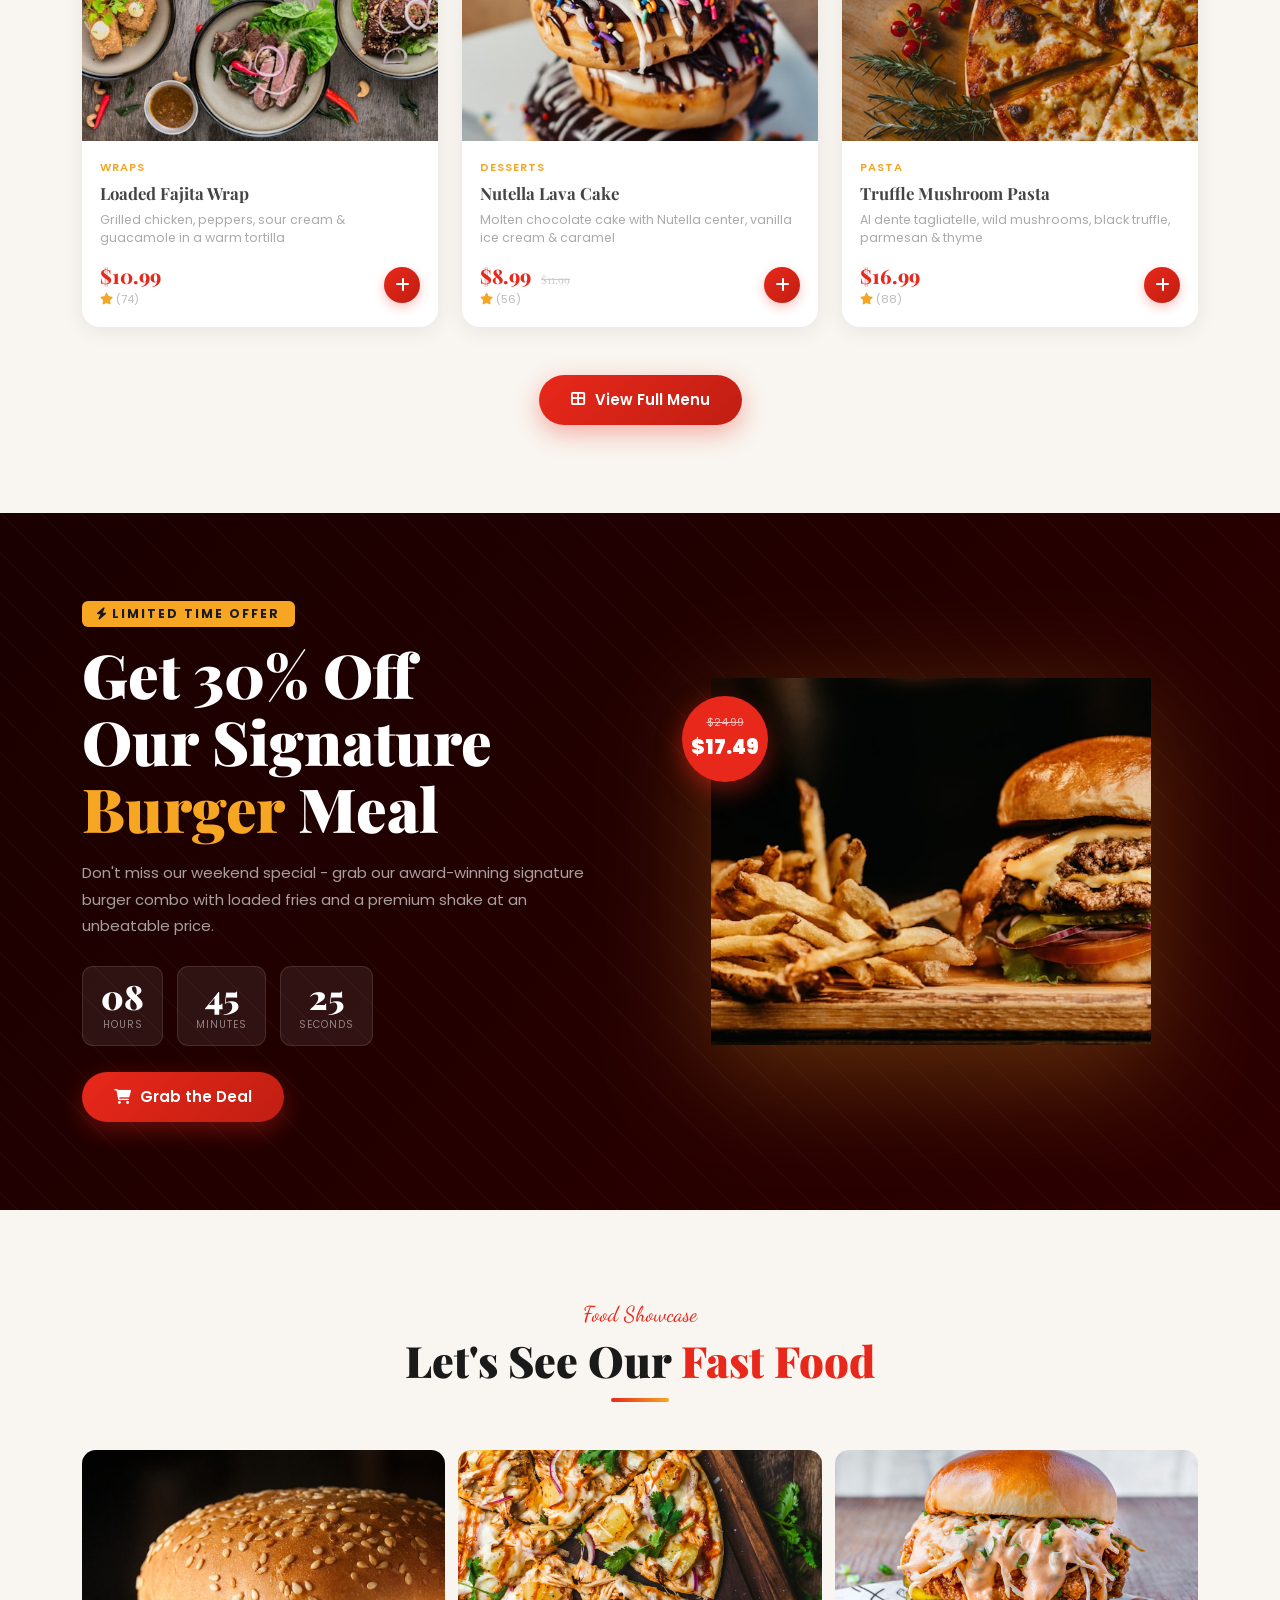
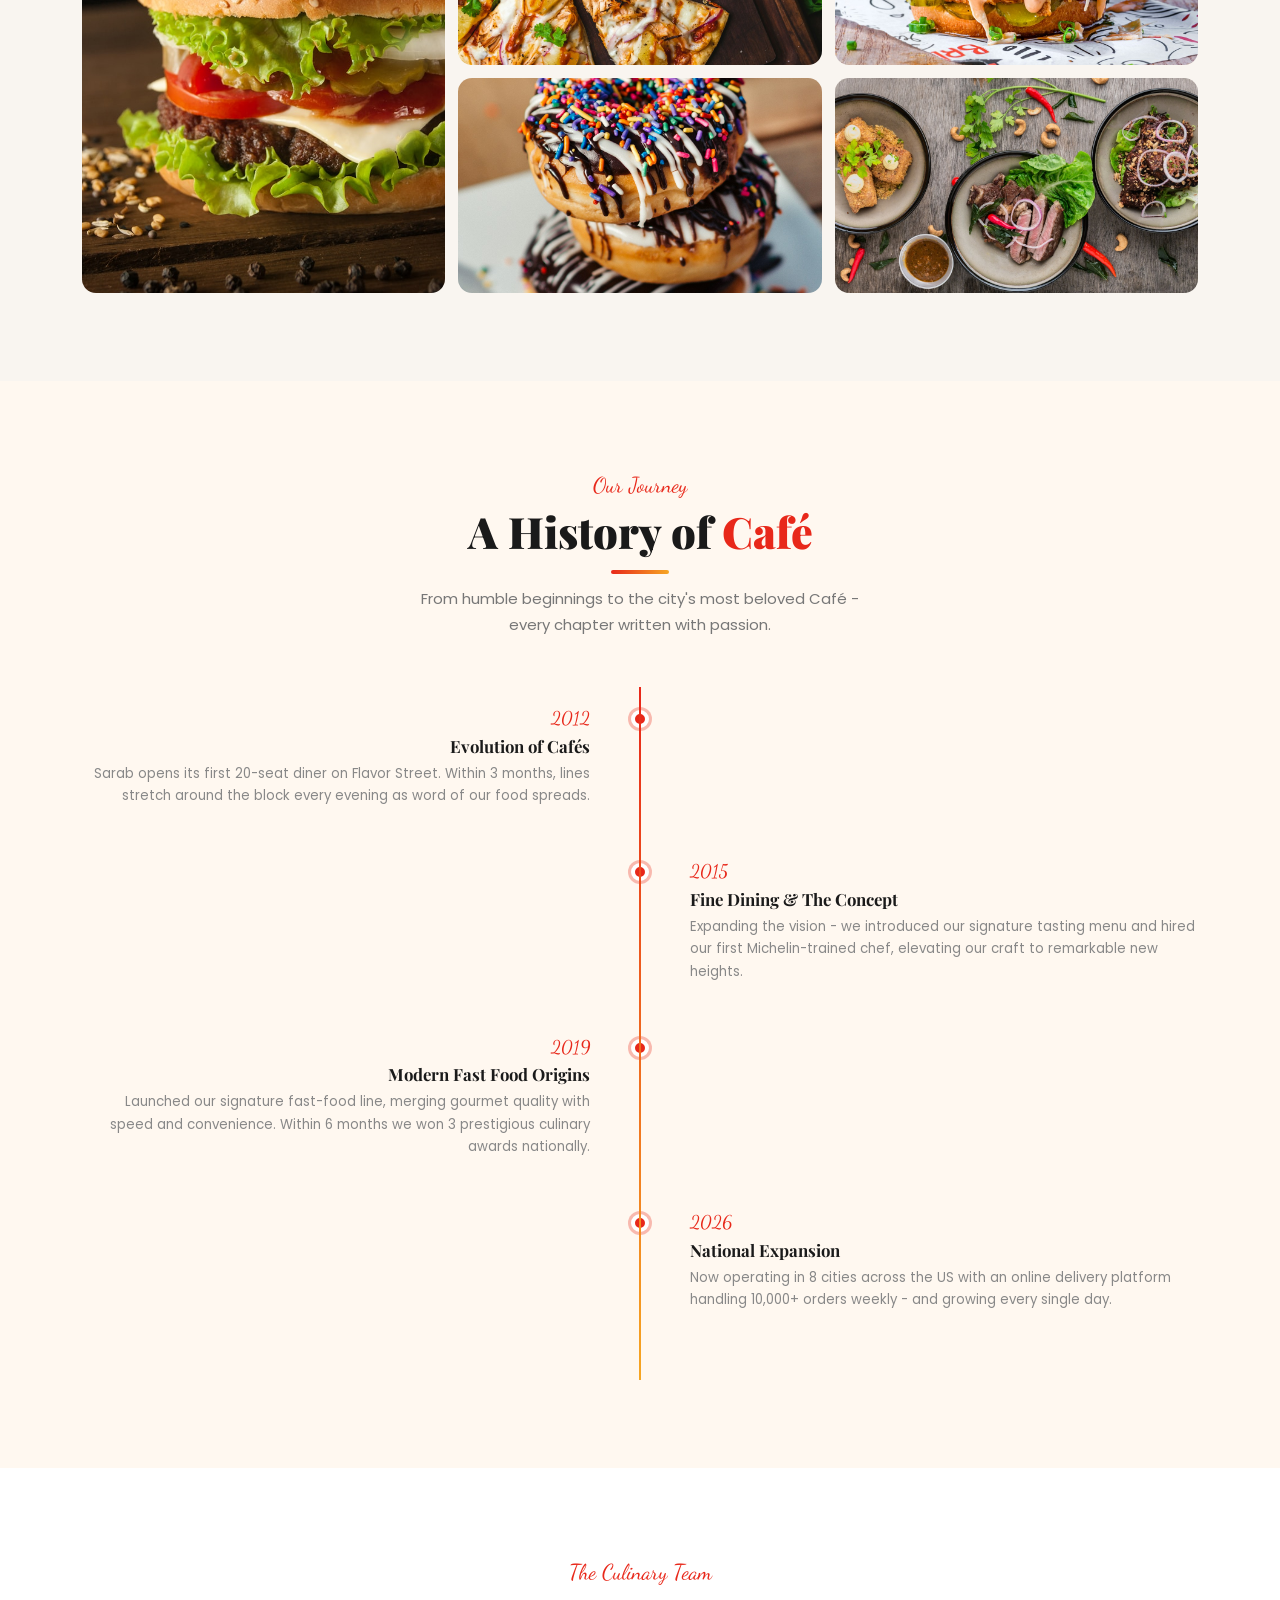
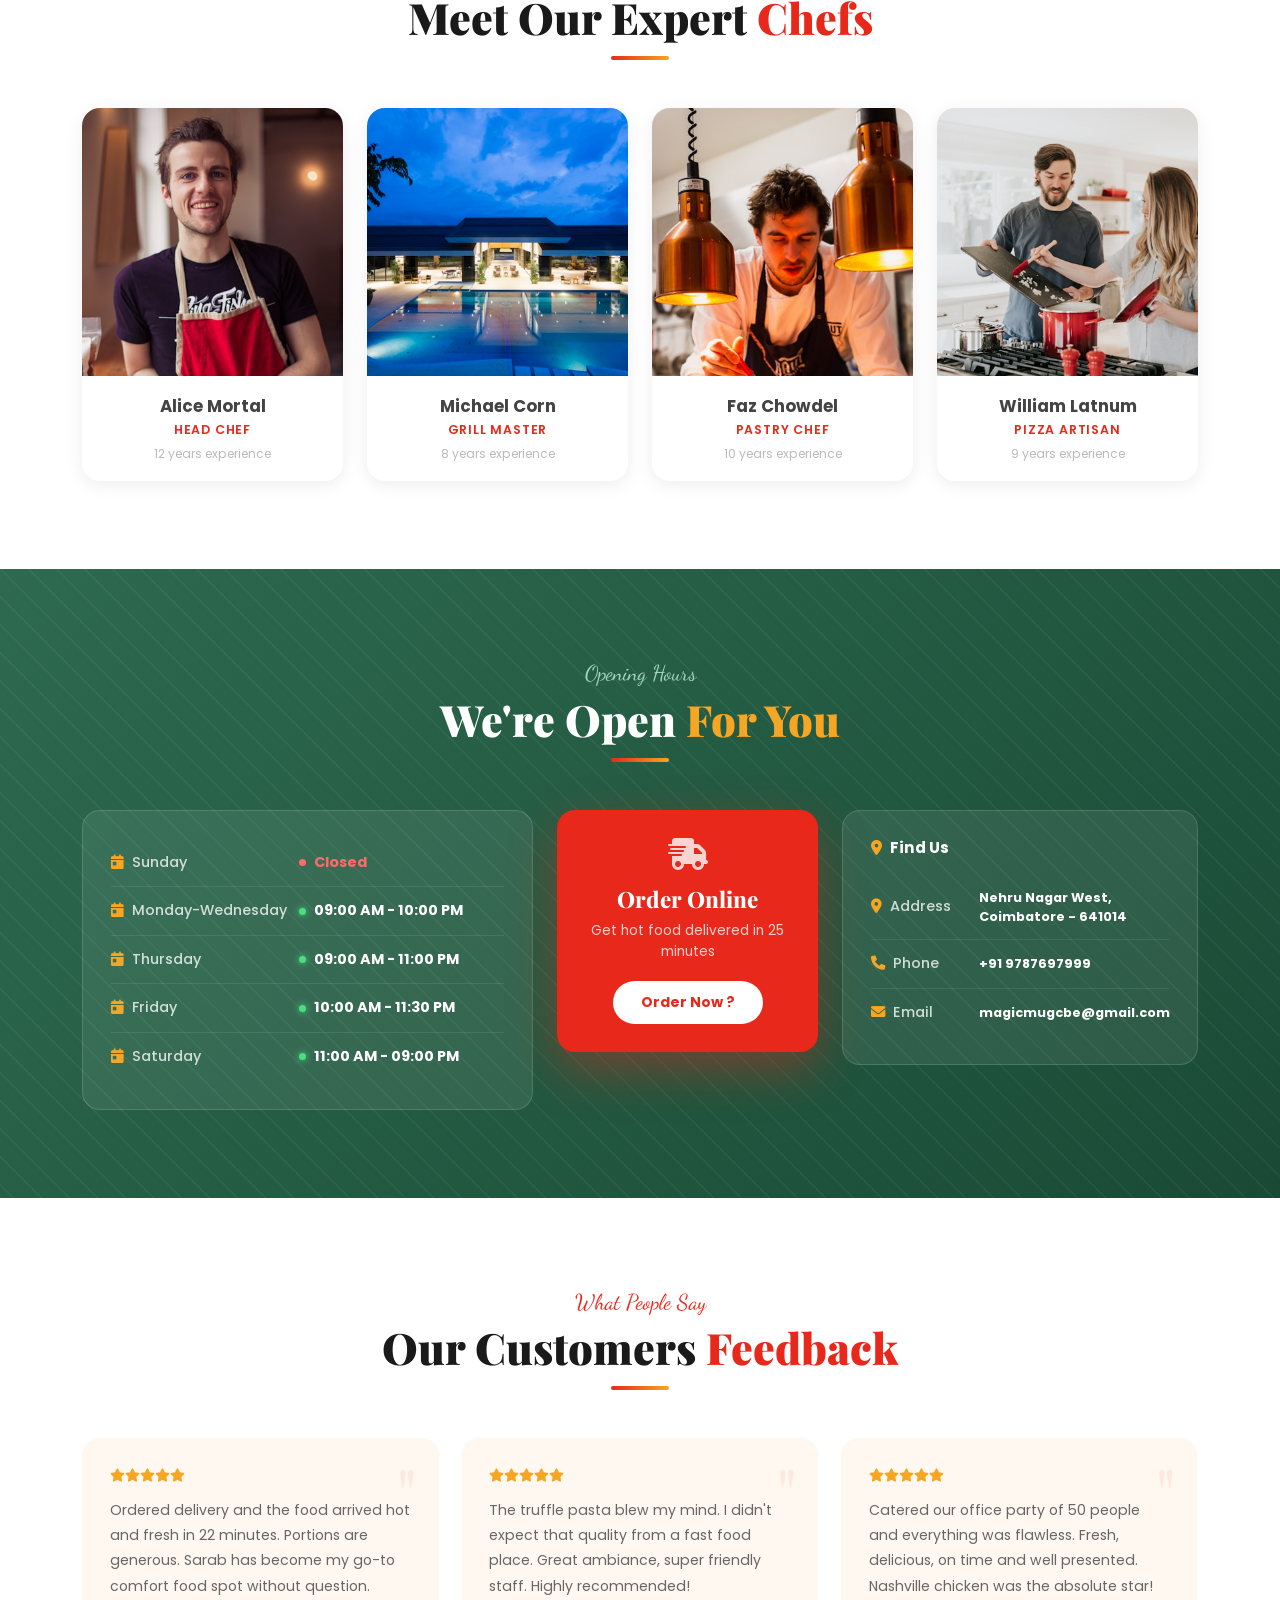
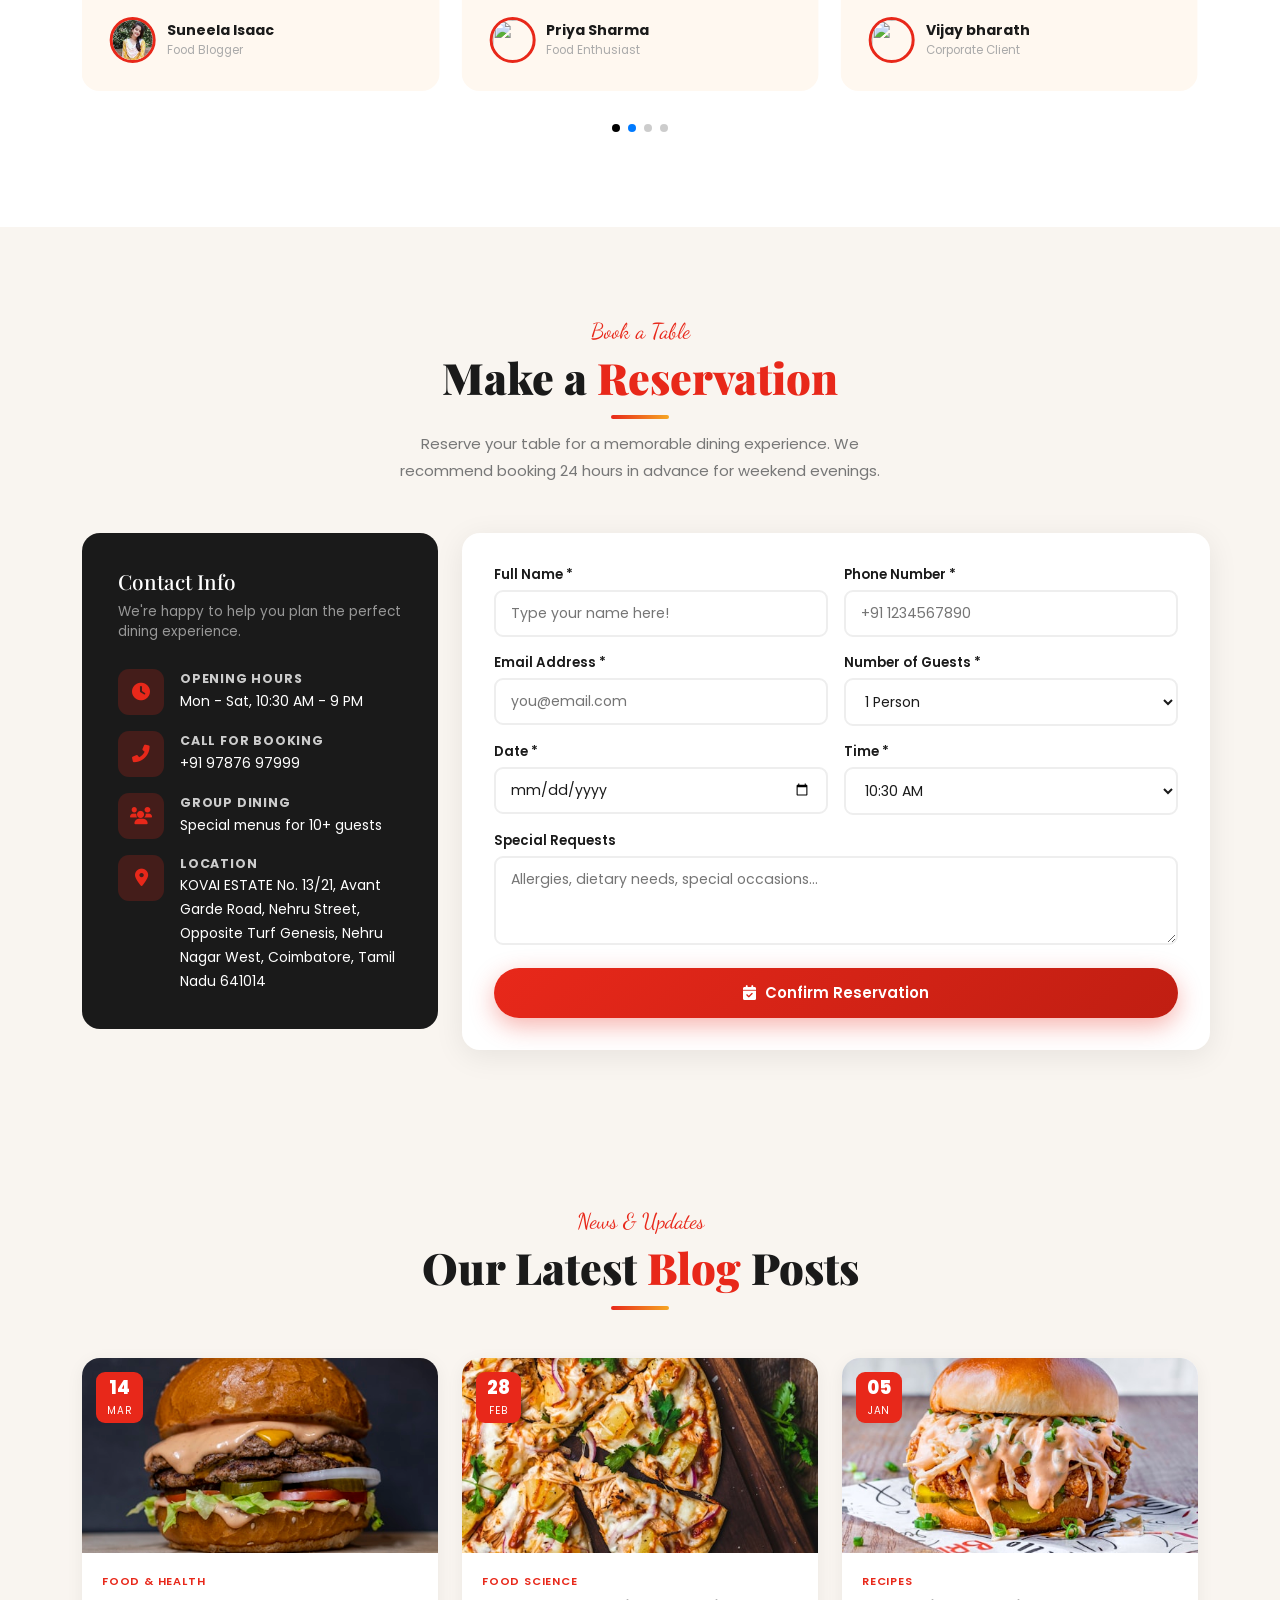
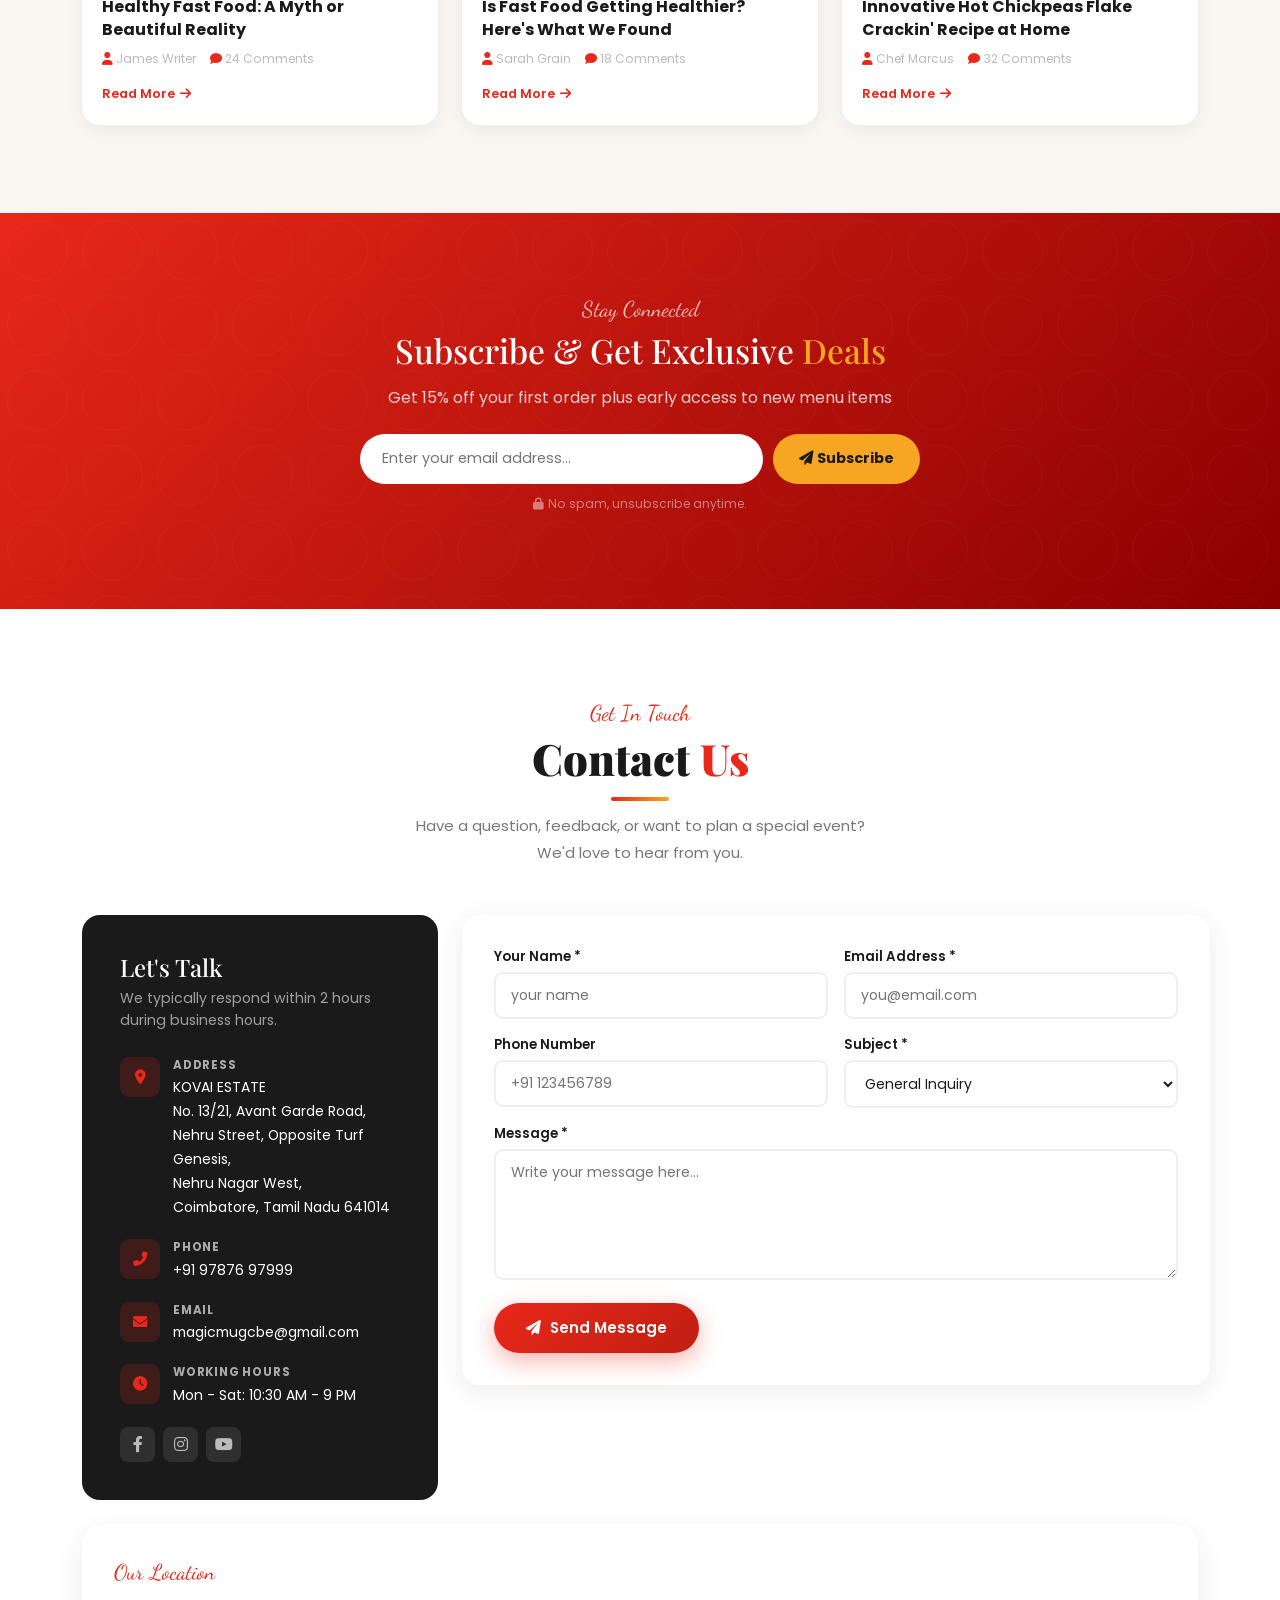
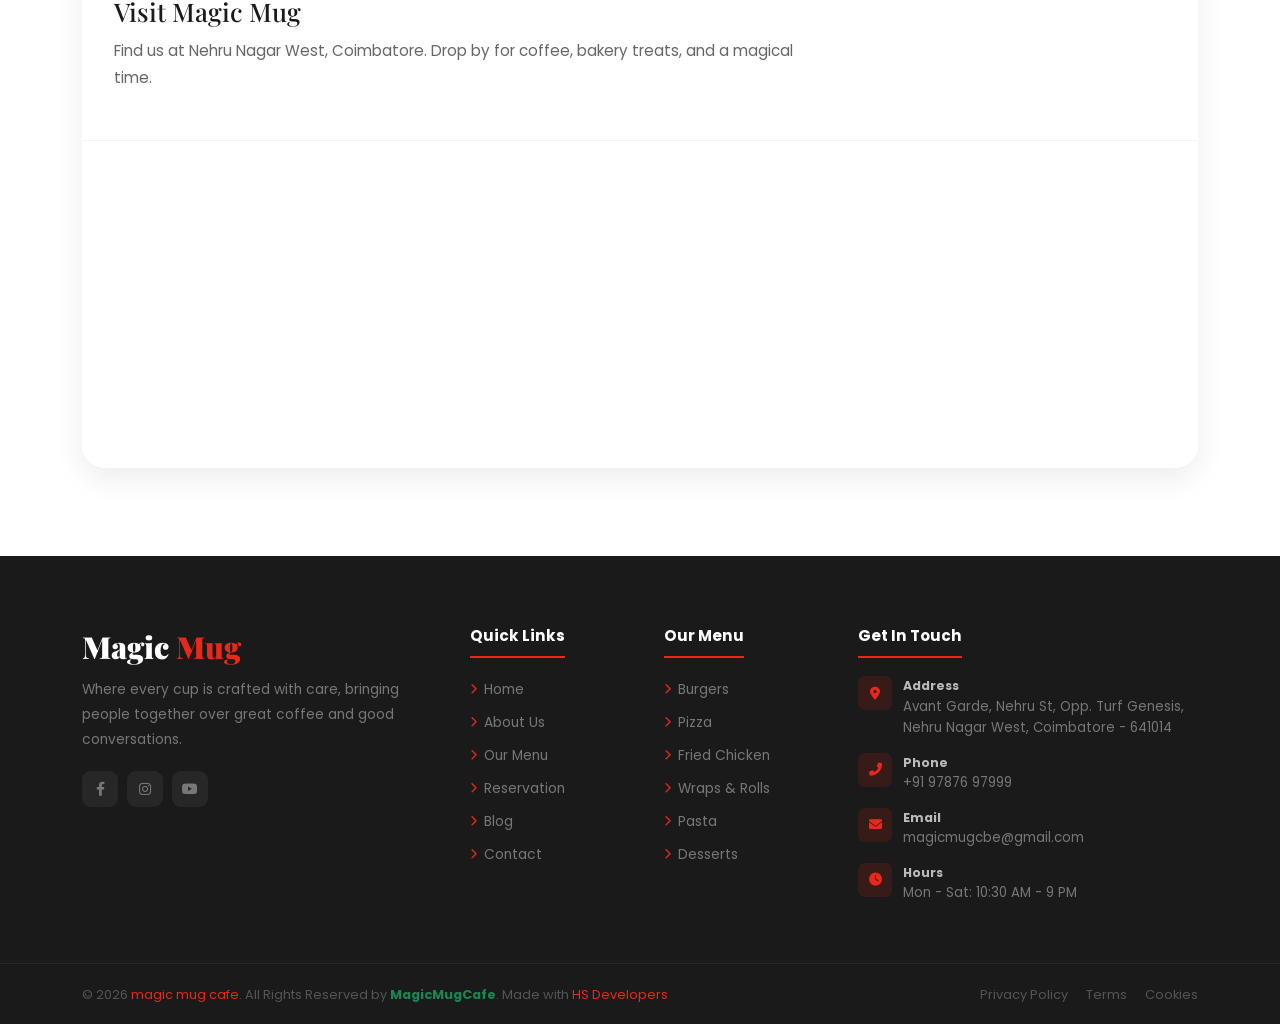
==== commit fcddcb1b: "Huge changes by Harish" ====
--- a/index.html
+++ b/index.html
@@ -5,8 +5,8 @@
       <meta http-equiv="X-UA-Compatible" content="IE=edge">
       <meta name="viewport" content="width=device-width, initial-scale=1">
       <meta name="author" content="Sarab">
-      <meta name="description" content="Sarab - Fast Food & Restaurant HTML Template">
-      <title>Sarab - Fast Food & Restaurant HTML Template</title>
+      <meta name="description" content="Sarab - Fast Food & Café HTML Template">
+      <title>Sarab - Fast Food & Café HTML Template</title>
       <link href="https://fonts.googleapis.com/css2?family=Playfair+Display:wght@400;700;900&family=Poppins:wght@300;400;500;600;700&family=Dancing+Script:wght@700&display=swap" rel="stylesheet"/>
       <!-- Bootstrap 5.3 -->
       <link href="css/bootstrap.min.css" rel="stylesheet"/>
@@ -30,7 +30,7 @@
             <div class="d-flex justify-content-between align-items-center flex-wrap gap-2">
                <div class="top-contact d-flex flex-wrap">
                   <span><i class="fas fa-phone-alt"></i>+91 9787697999</span>
-                  <span><i class="fas fa-envelope"></i>magicmugcafe@gmail.com</span>
+                  <span><i class="fas fa-envelope"></i>magicmugcbe@gmail.com</span>
                   <span><i class="fas fa-map-marker-alt"></i>Nehru Nagar West, Coimbatore - 641014</span>
                </div>
                <div class="d-flex align-items-center gap-3">
@@ -156,7 +156,7 @@
                      <div class="sdiv"></div>
                      <div class="hstat"><span class="snum">15<em>+</em></span><small>Expert Chefs</small></div>
                      <div class="sdiv"></div>
-                     <div class="hstat"><span class="snum">12<em>yr</em></span><small>Experience</small></div>
+                     <div class="hstat"><span class="snum">2<em> yr</em></span><small>Experience</small></div>
                   </div>
                </div>
                <div class="col-lg-6">
@@ -261,14 +261,14 @@
             <div class="row align-items-center g-5">
                <div class="col-lg-5" data-aos="fade-right">
                   <div class="astack">
-                     <div class="aexp"><span class="anum">12+</span><small>Years of<br/>Excellence</small></div>
-                     <div class="amain"><img src="img/about1.jpg" alt="Restaurant"/></div>
+                     <div class="aexp"><span class="anum">2+</span><small>Years of<br/>Excellence</small></div>
+                     <div class="amain"><img src="img/about1.jpg" alt="Café"/></div>
                      <div class="asm"><img src="img/about2.jpg" alt=""/></div>
                   </div>
                </div>
                <div class="col-lg-7" data-aos="fade-left">
                   <span class="slbl">Our Story</span>
-                  <h2 class="stitle text-start">We Invite You to Visit<br/>Our <span>Food Restaurant</span></h2>
+                  <h2 class="stitle text-start">We Invite You to Visit<br/>Our <span>Café</span></h2>
                   <div class="sline lft"></div>
                   <p class="sdesc mb-4">Founded in 2012, Sarab began as a small corner joint with a big dream - to serve food that brings people together. Today we're proud to serve thousands of happy customers every week with the same passion that started it all.</p>
                   <div class="mb-4">
@@ -637,16 +637,16 @@
          <div class="container">
             <div class="text-center mb-5" data-aos="fade-up">
                <span class="slbl">Our Journey</span>
-               <h2 class="stitle">A History of <span>Restaurant</span></h2>
+               <h2 class="stitle">A History of <span>Café</span></h2>
                <div class="sline"></div>
-               <p class="sdesc mx-auto" style="max-width:480px;">From humble beginnings to the city's most beloved restaurant - every chapter written with passion.</p>
+               <p class="sdesc mx-auto" style="max-width:480px;">From humble beginnings to the city's most beloved Café - every chapter written with passion.</p>
             </div>
             <div class="timeline" data-aos="fade-up">
                <!-- ODD ? text on LEFT -->
                <div class="tli">
                   <div class="tl-left">
                      <div class="tlyear">2012</div>
-                     <h5>Evolution of Restaurants</h5>
+                     <h5>Evolution of Cafés</h5>
                      <p>Sarab opens its first 20-seat diner on Flavor Street. Within 3 months, lines stretch around the block every evening as word of our food spreads.</p>
                   </div>
                   <div class="tl-center">
@@ -654,7 +654,7 @@
                   </div>
                   <div class="tl-right">
                      <div class="tlyear">2012</div>
-                     <h5>Evolution of Restaurants</h5>
+                     <h5>Evolution of Cafés</h5>
                      <p>Sarab opens its first 20-seat diner on Flavor Street. Within 3 months, lines stretch around the block every evening as word of our food spreads.</p>
                   </div>
                </div>
@@ -790,35 +790,35 @@
                <div class="col-lg-5" data-aos="fade-right">
                   <div class="hrscard">
                      <div class="hrsrow">
-                        <span class="hrsday"><i class="fas fa-calendar-day me-2" style="color:var(--secondary);"></i>Monday - Tuesday</span>
+                        <span class="hrsday"><i class="fas fa-calendar-day me-2" style="color:var(--secondary);"></i>Sunday</span>
                         <div class="d-flex align-items-center gap-2">
                            <div class="hdot off"></div>
                            <span class="hrstime" style="color:#ff6b6b;">Closed</span>
                         </div>
                      </div>
                      <div class="hrsrow">
-                        <span class="hrsday"><i class="fas fa-calendar-day me-2" style="color:var(--secondary);"></i>Wednesday - Thursday</span>
+                        <span class="hrsday"><i class="fas fa-calendar-day me-2" style="color:var(--secondary);"></i>Monday-Wednesday</span>
                         <div class="d-flex align-items-center gap-2">
                            <div class="hdot on"></div>
                            <span class="hrstime">09:00 AM - 10:00 PM</span>
+                        </div>
+                     </div>
+                     <div class="hrsrow">
+                        <span class="hrsday"><i class="fas fa-calendar-day me-2" style="color:var(--secondary);"></i>Thursday</span>
+                        <div class="d-flex align-items-center gap-2">
+                           <div class="hdot on"></div>
+                           <span class="hrstime">09:00 AM - 11:00 PM</span>
                         </div>
                      </div>
                      <div class="hrsrow">
                         <span class="hrsday"><i class="fas fa-calendar-day me-2" style="color:var(--secondary);"></i>Friday</span>
                         <div class="d-flex align-items-center gap-2">
                            <div class="hdot on"></div>
-                           <span class="hrstime">09:00 AM - 11:00 PM</span>
+                           <span class="hrstime">10:00 AM - 11:30 PM</span>
                         </div>
                      </div>
                      <div class="hrsrow">
                         <span class="hrsday"><i class="fas fa-calendar-day me-2" style="color:var(--secondary);"></i>Saturday</span>
-                        <div class="d-flex align-items-center gap-2">
-                           <div class="hdot on"></div>
-                           <span class="hrstime">10:00 AM - 11:30 PM</span>
-                        </div>
-                     </div>
-                     <div class="hrsrow">
-                        <span class="hrsday"><i class="fas fa-calendar-day me-2" style="color:var(--secondary);"></i>Sunday</span>
                         <div class="d-flex align-items-center gap-2">
                            <div class="hdot on"></div>
                            <span class="hrstime">11:00 AM - 09:00 PM</span>
@@ -837,9 +837,9 @@
                <div class="col-lg-4" data-aos="fade-left">
                   <div class="hrscard">
                      <h5 style="color:#fff;margin-bottom:18px;font-family:'Poppins',sans-serif;font-size:.95rem;font-weight:700;"><i class="fas fa-map-marker-alt me-2" style="color:var(--secondary);"></i>Find Us</h5>
-                     <div class="hrsrow"><span class="hrsday"><i class="fas fa-location-dot me-2" style="color:var(--secondary);"></i>Address</span><span class="hrstime" style="font-size:.8rem;">42 Flavor Street, NY</span></div>
-                     <div class="hrsrow"><span class="hrsday"><i class="fas fa-phone me-2" style="color:var(--secondary);"></i>Phone</span><span class="hrstime" style="font-size:.8rem;">+1 (800) 123-4567</span></div>
-                     <div class="hrsrow"><span class="hrsday"><i class="fas fa-envelope me-2" style="color:var(--secondary);"></i>Email</span><span class="hrstime" style="font-size:.8rem;">hello@sarabfood.com</span></div>
+                     <div class="hrsrow"><span class="hrsday"><i class="fas fa-location-dot me-2" style="color:var(--secondary);"></i>Address</span><span class="hrstime" style="font-size:.8rem;">Nehru Nagar West, Coimbatore - 641014</span></div>
+                     <div class="hrsrow"><span class="hrsday"><i class="fas fa-phone me-2" style="color:var(--secondary);"></i>Phone</span><span class="hrstime" style="font-size:.8rem;">+91 9787697999</span></div>
+                     <div class="hrsrow"><span class="hrsday"><i class="fas fa-envelope me-2" style="color:var(--secondary);"></i>Email</span><span class="hrstime" style="font-size:.8rem;">magicmugcbe@gmail.com</span></div>
                   </div>
                </div>
             </div>
@@ -863,9 +863,9 @@
                         <div class="tess"><i class="fas fa-star"></i><i class="fas fa-star"></i><i class="fas fa-star"></i><i class="fas fa-star"></i><i class="fas fa-star"></i></div>
                         <p class="testxt">Honestly the best burgers I've ever had. The smash burger is incredible - perfectly crispy edges, juicy inside, and those pickles! We come every Friday now.</p>
                         <div class="tesauth">
-                           <img src="img/testimonial/1.jpg" alt=""/>
+                           <img src="img/testimonial/download_3.jpeg" alt=""/>
                            <div>
-                              <div class="tesnm">Monica Wilber</div>
+                              <div class="tesnm">Pavithra S</div>
                               <div class="tesrl">Regular Customer</div>
                            </div>
                         </div>
@@ -877,9 +877,9 @@
                         <div class="tess"><i class="fas fa-star"></i><i class="fas fa-star"></i><i class="fas fa-star"></i><i class="fas fa-star"></i><i class="fas fa-star"></i></div>
                         <p class="testxt">Ordered delivery and the food arrived hot and fresh in 22 minutes. Portions are generous. Sarab has become my go-to comfort food spot without question.</p>
                         <div class="tesauth">
-                           <img src="img/testimonial/2.jpg" alt=""/>
+                           <img src="img/testimonial/download.jpeg" alt=""/>
                            <div>
-                              <div class="tesnm">Cameron Fox</div>
+                              <div class="tesnm">Suneela Isaac</div>
                               <div class="tesrl">Food Blogger</div>
                            </div>
                         </div>
@@ -891,7 +891,7 @@
                         <div class="tess"><i class="fas fa-star"></i><i class="fas fa-star"></i><i class="fas fa-star"></i><i class="fas fa-star"></i><i class="fas fa-star"></i></div>
                         <p class="testxt">The truffle pasta blew my mind. I didn't expect that quality from a fast food place. Great ambiance, super friendly staff. Highly recommended!</p>
                         <div class="tesauth">
-                           <img src="img/testimonial/3.jpg" alt=""/>
+                           <img src="Img/testimonial/download_2.jpeg" alt=""/>
                            <div>
                               <div class="tesnm">Priya Sharma</div>
                               <div class="tesrl">Food Enthusiast</div>
@@ -905,9 +905,9 @@
                         <div class="tess"><i class="fas fa-star"></i><i class="fas fa-star"></i><i class="fas fa-star"></i><i class="fas fa-star"></i><i class="fas fa-star"></i></div>
                         <p class="testxt">Catered our office party of 50 people and everything was flawless. Fresh, delicious, on time and well presented. Nashville chicken was the absolute star!</p>
                         <div class="tesauth">
-                           <img src="img/testimonial/4.jpg" alt=""/>
+                           <img src="https://lh3.googleusercontent.com/a-/ALV-UjX-qHOPe4VT2ZbqrTroOGUTfO2dZ2QIenQWrALv-_gqzOCrmZ_N=w108-h108-p-rp-mo-ba2-br100" alt=""/>
                            <div>
-                              <div class="tesnm">David Park</div>
+                              <div class="tesnm">Vijay bharath</div>
                               <div class="tesrl">Corporate Client</div>
                            </div>
                         </div>
@@ -936,19 +936,19 @@
                      <div class="d-flex flex-column gap-3">
                         <div class="d-flex align-items-center gap-3">
                            <div style="width:46px;height:46px;border-radius:11px;background:rgba(232,40,26,.2);display:flex;align-items:center;justify-content:center;color:var(--primary);font-size:1.1rem;flex-shrink:0;"><i class="fas fa-clock"></i></div>
-                           <div><strong style="display:block;color:#ccc;font-size:.78rem;text-transform:uppercase;letter-spacing:.8px;">Opening Hours</strong><span style="color:#fff;font-size:.87rem;">Wed - Sun, 9 AM - 11 PM</span></div>
+                           <div><strong style="display:block;color:#ccc;font-size:.78rem;text-transform:uppercase;letter-spacing:.8px;">Opening Hours</strong><span style="color:#fff;font-size:.87rem;">Mon - Sat, 10:30 AM - 9 PM</span></div>
                         </div>
                         <div class="d-flex align-items-center gap-3">
                            <div style="width:46px;height:46px;border-radius:11px;background:rgba(232,40,26,.2);display:flex;align-items:center;justify-content:center;color:var(--primary);font-size:1.1rem;flex-shrink:0;"><i class="fas fa-phone-alt"></i></div>
-                           <div><strong style="display:block;color:#ccc;font-size:.78rem;text-transform:uppercase;letter-spacing:.8px;">Call for Booking</strong><span style="color:#fff;font-size:.87rem;">+1 (800) 123-4567</span></div>
+                           <div><strong style="display:block;color:#ccc;font-size:.78rem;text-transform:uppercase;letter-spacing:.8px;">Call for Booking</strong><span style="color:#fff;font-size:.87rem;">+91 97876 97999</span></div>
                         </div>
                         <div class="d-flex align-items-center gap-3">
                            <div style="width:46px;height:46px;border-radius:11px;background:rgba(232,40,26,.2);display:flex;align-items:center;justify-content:center;color:var(--primary);font-size:1.1rem;flex-shrink:0;"><i class="fas fa-users"></i></div>
                            <div><strong style="display:block;color:#ccc;font-size:.78rem;text-transform:uppercase;letter-spacing:.8px;">Group Dining</strong><span style="color:#fff;font-size:.87rem;">Special menus for 10+ guests</span></div>
                         </div>
-                        <div class="d-flex align-items-center gap-3">
+                        <div class="d-flex gap-3">
                            <div style="width:46px;height:46px;border-radius:11px;background:rgba(232,40,26,.2);display:flex;align-items:center;justify-content:center;color:var(--primary);font-size:1.1rem;flex-shrink:0;"><i class="fas fa-map-marker-alt"></i></div>
-                           <div><strong style="display:block;color:#ccc;font-size:.78rem;text-transform:uppercase;letter-spacing:.8px;">Location</strong><span style="color:#fff;font-size:.87rem;">42 Flavor Street, NY</span></div>
+                           <div><strong style="display:block;color:#ccc;font-size:.78rem;text-transform:uppercase;letter-spacing:.8px;">Location</strong><span style="color:#fff;font-size:.87rem;">KOVAI ESTATE No. 13/21, Avant Garde Road, Nehru Street, Opposite Turf Genesis, Nehru Nagar West, Coimbatore, Tamil Nadu 641014</span></div>
                         </div>
                      </div>
                   </div>
@@ -956,8 +956,8 @@
                <div class="col-lg-8" data-aos="fade-left">
                   <div class="fcard">
                      <div class="row g-3">
-                        <div class="col-sm-6"><label class="flbl">Full Name *</label><input type="text" class="fctrl" placeholder="John Doe"/></div>
-                        <div class="col-sm-6"><label class="flbl">Phone Number *</label><input type="tel" class="fctrl" placeholder="+1 (800) 000-0000"/></div>
+                        <div class="col-sm-6"><label class="flbl">Full Name *</label><input type="text" class="fctrl" placeholder="Type your name here!"/></div>
+                        <div class="col-sm-6"><label class="flbl">Phone Number *</label><input type="tel" class="fctrl" placeholder="+91 1234567890"/></div>
                         <div class="col-sm-6"><label class="flbl">Email Address *</label><input type="email" class="fctrl" placeholder="you@email.com"/></div>
                         <div class="col-sm-6">
                            <label class="flbl">Number of Guests *</label>
@@ -974,17 +974,17 @@
                         <div class="col-sm-6">
                            <label class="flbl">Time *</label>
                            <select class="fctrl">
-                              <option>09:00 AM</option>
-                              <option>10:00 AM</option>
+                              <option>10:30 AM</option>
                               <option>11:00 AM</option>
                               <option>12:00 PM</option>
                               <option>01:00 PM</option>
                               <option>02:00 PM</option>
+                              <option>04:00 PM</option>
+                              <option>05:00 PM</option>
                               <option>06:00 PM</option>
                               <option>07:00 PM</option>
                               <option>08:00 PM</option>
                               <option>09:00 PM</option>
-                              <option>10:00 PM</option>
                            </select>
                         </div>
                         <div class="col-12"><label class="flbl">Special Requests</label><textarea class="fctrl" rows="3" placeholder="Allergies, dietary needs, special occasions..."></textarea></div>
@@ -1099,16 +1099,15 @@
                      </div>
                      <div class="ctitem">
                         <div class="cticon"><i class="fas fa-envelope"></i></div>
-                        <div class="ctinfo"><strong>Email</strong><span>hello@sarabfood.com</span></div>
+                        <div class="ctinfo"><strong>Email</strong><span>magicmugcbe@gmail.com</span></div>
                      </div>
                      <div class="ctitem">
                         <div class="cticon"><i class="fas fa-clock"></i></div>
-                        <div class="ctinfo"><strong>Working Hours</strong><span>Wed - Sun: 9 AM - 11 PM</span></div>
+                        <div class="ctinfo"><strong>Working Hours</strong><span>Mon - Sat: 10:30 AM - 9 PM</span></div>
                      </div>
                      <div class="ctsocrow">
                         <a href="#"><i class="fab fa-facebook-f"></i></a>
                         <a href="#"><i class="fab fa-instagram"></i></a>
-                        <a href="#"><i class="fab fa-twitter"></i></a>
                         <a href="#"><i class="fab fa-youtube"></i></a>
                      </div>
                   </div>
@@ -1118,7 +1117,7 @@
                      <div class="row g-3">
                         <div class="col-sm-6"><label class="flbl">Your Name *</label><input type="text" class="fctrl" placeholder="your name"/></div>
                         <div class="col-sm-6"><label class="flbl">Email Address *</label><input type="email" class="fctrl" placeholder="you@email.com"/></div>
-                        <div class="col-sm-6"><label class="flbl">Phone Number</label><input type="tel" class="fctrl" placeholder="91+ 00000 00000"/></div>
+                        <div class="col-sm-6"><label class="flbl">Phone Number</label><input type="tel" class="fctrl" placeholder="+91 123456789"/></div>
                         <div class="col-sm-6">
                            <label class="flbl">Subject *</label>
                            <select class="fctrl">
@@ -1135,6 +1134,20 @@
                      <div class="sucmsg" id="ctcOk">
                         <i class="fas fa-check-circle"></i>
                         <p>Message sent! We'll reply within 2 hours.</p>
+                     </div>
+                  </div>
+               </div>
+            </div>
+            <div class="row mt-4" data-aos="fade-up">
+               <div class="col-12">
+                  <div class="map-card">
+                     <div class="map-head">
+                        <span class="slbl">Our Location</span>
+                        <h3>Visit Magic Mug</h3>
+                        <p class="map-desc">Find us at Nehru Nagar West, Coimbatore. Drop by for coffee, bakery treats, and a magical time.</p>
+                     </div>
+                     <div class="map-frame">
+                        <iframe class="contact-map" src="https://www.google.com/maps/embed?pb=!1m18!1m12!1m3!1d3915.754226152865!2d77.0404215!3d11.057044399999999!2m3!1f0!2f0!3f0!3m2!1i1024!2i768!4f13.1!3m3!1m2!1s0x3ba8577530636e6b%3A0xd1574b8aa6a385a9!2sMagic%20Mug!5e0!3m2!1sen!2sin!4v1780678640656!5m2!1sen!2sin" allowfullscreen="" loading="lazy" referrerpolicy="no-referrer-when-downgrade"></iframe>
                      </div>
                   </div>
                </div>
@@ -1189,7 +1202,7 @@
                   </div>
                   <div class="fci">
                      <div class="fciico"><i class="fas fa-envelope"></i></div>
-                     <div class="fciinfo"><strong>Email</strong>magicmugcafe@gmail.com</div>
+                     <div class="fciinfo"><strong>Email</strong>magicmugcbe@gmail.com</div>
                   </div>
                   <div class="fci">
                      <div class="fciico"><i class="fas fa-clock"></i></div>
--- a/css/style.css
+++ b/css/style.css
@@ -1272,6 +1272,7 @@
   font-weight: 500;
 }
 .hrstime {
+  width: 190px;
   color: #fff;
   font-weight: 700;
   font-size: 0.9rem;
@@ -1636,6 +1637,44 @@
   color: #fff;
   margin-bottom: 7px;
 }
+.map-card {
+  background: #fff;
+  border-radius: 22px;
+  box-shadow: 0 10px 30px rgba(0, 0, 0, 0.08);
+  overflow: hidden;
+}
+.map-head {
+  padding: 32px;
+  border-bottom: 1px solid rgba(0, 0, 0, 0.05);
+}
+.map-head h3 {
+  font-size: 1.6rem;
+  margin: 8px 0 10px;
+  line-height: 1.2;
+  color: var(--dark);
+}
+.map-desc {
+  color: #666;
+  font-size: 0.95rem;
+  line-height: 1.8;
+  max-width: 680px;
+}
+.map-frame {
+  position: relative;
+  min-height: 320px;
+}
+.contact-map {
+  width: 100%;
+  height: 100%;
+  min-height: 320px;
+  border: 0;
+}
+@media (max-width: 768px) {
+  .map-head {
+    padding: 24px;
+  }
+}
+
 .ctdark .ctsub {
   color: rgba(255, 255, 255, 0.58);
   font-size: 0.88rem;
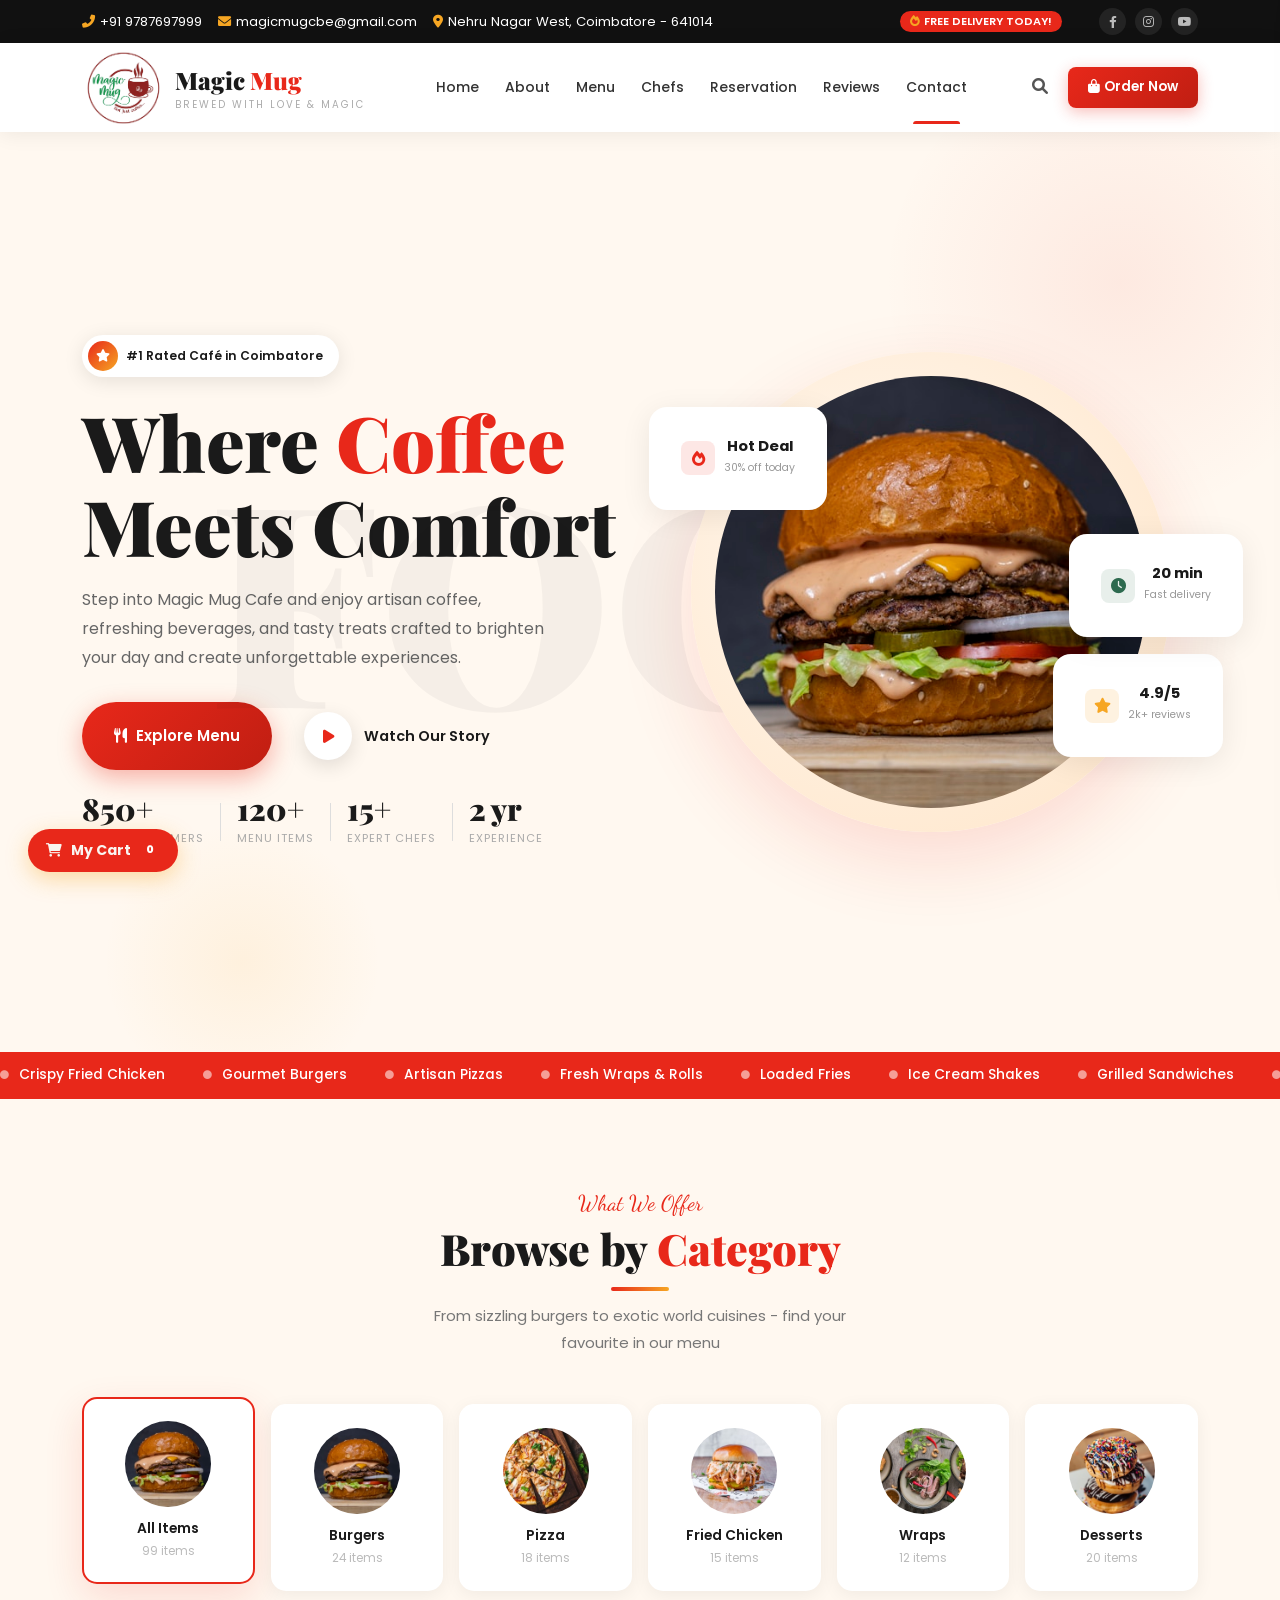
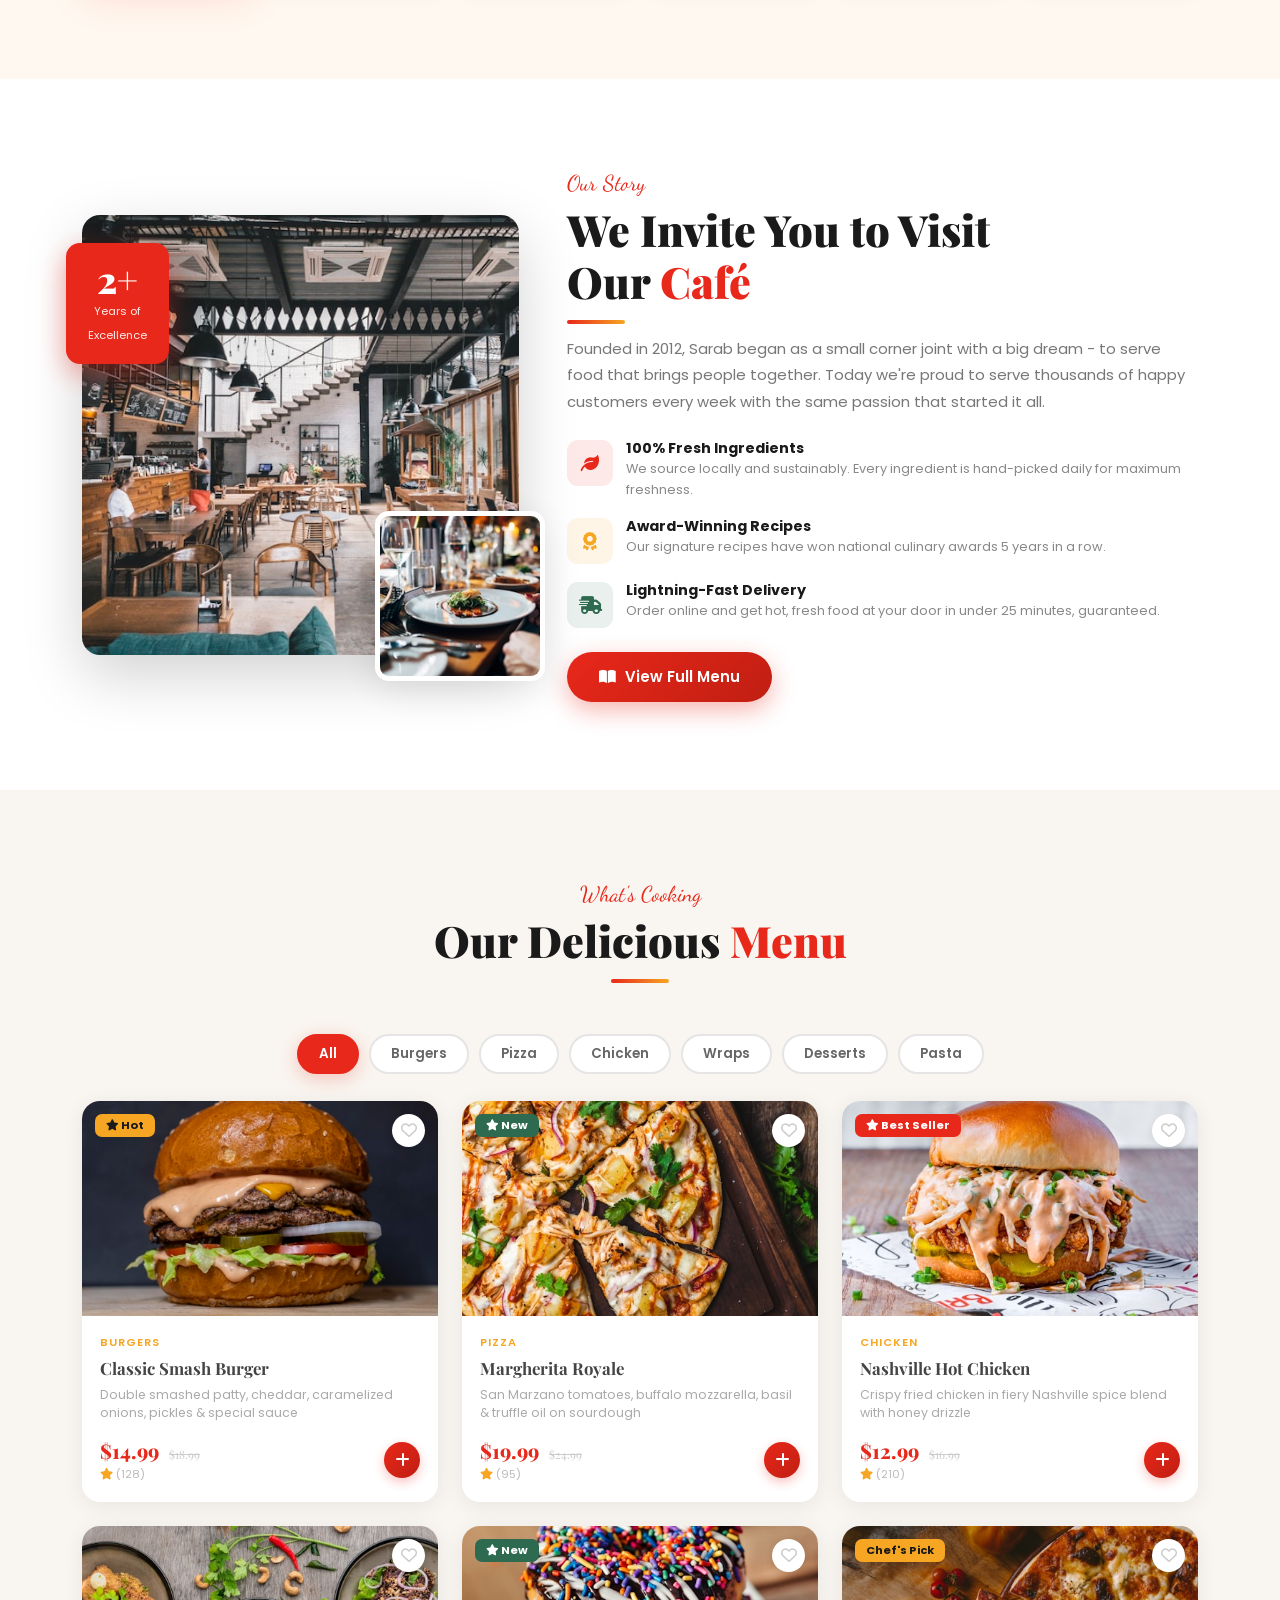
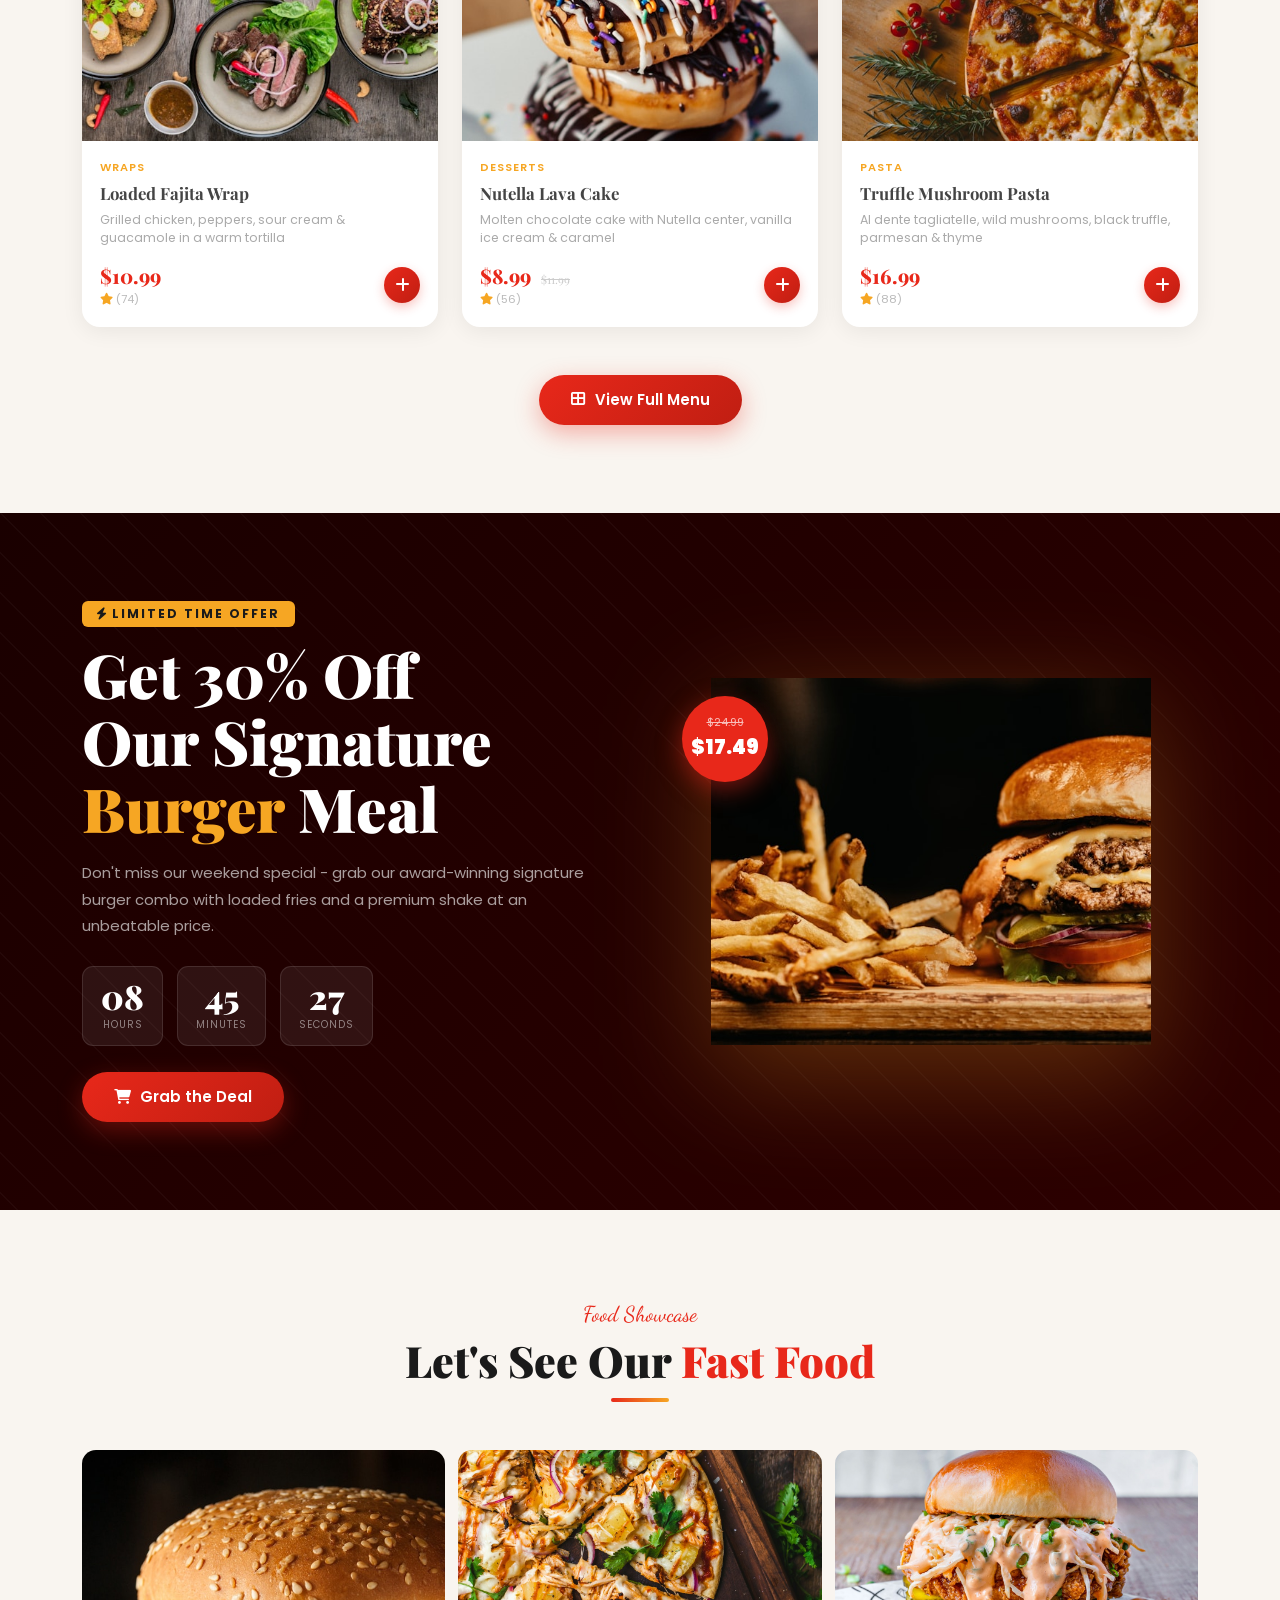
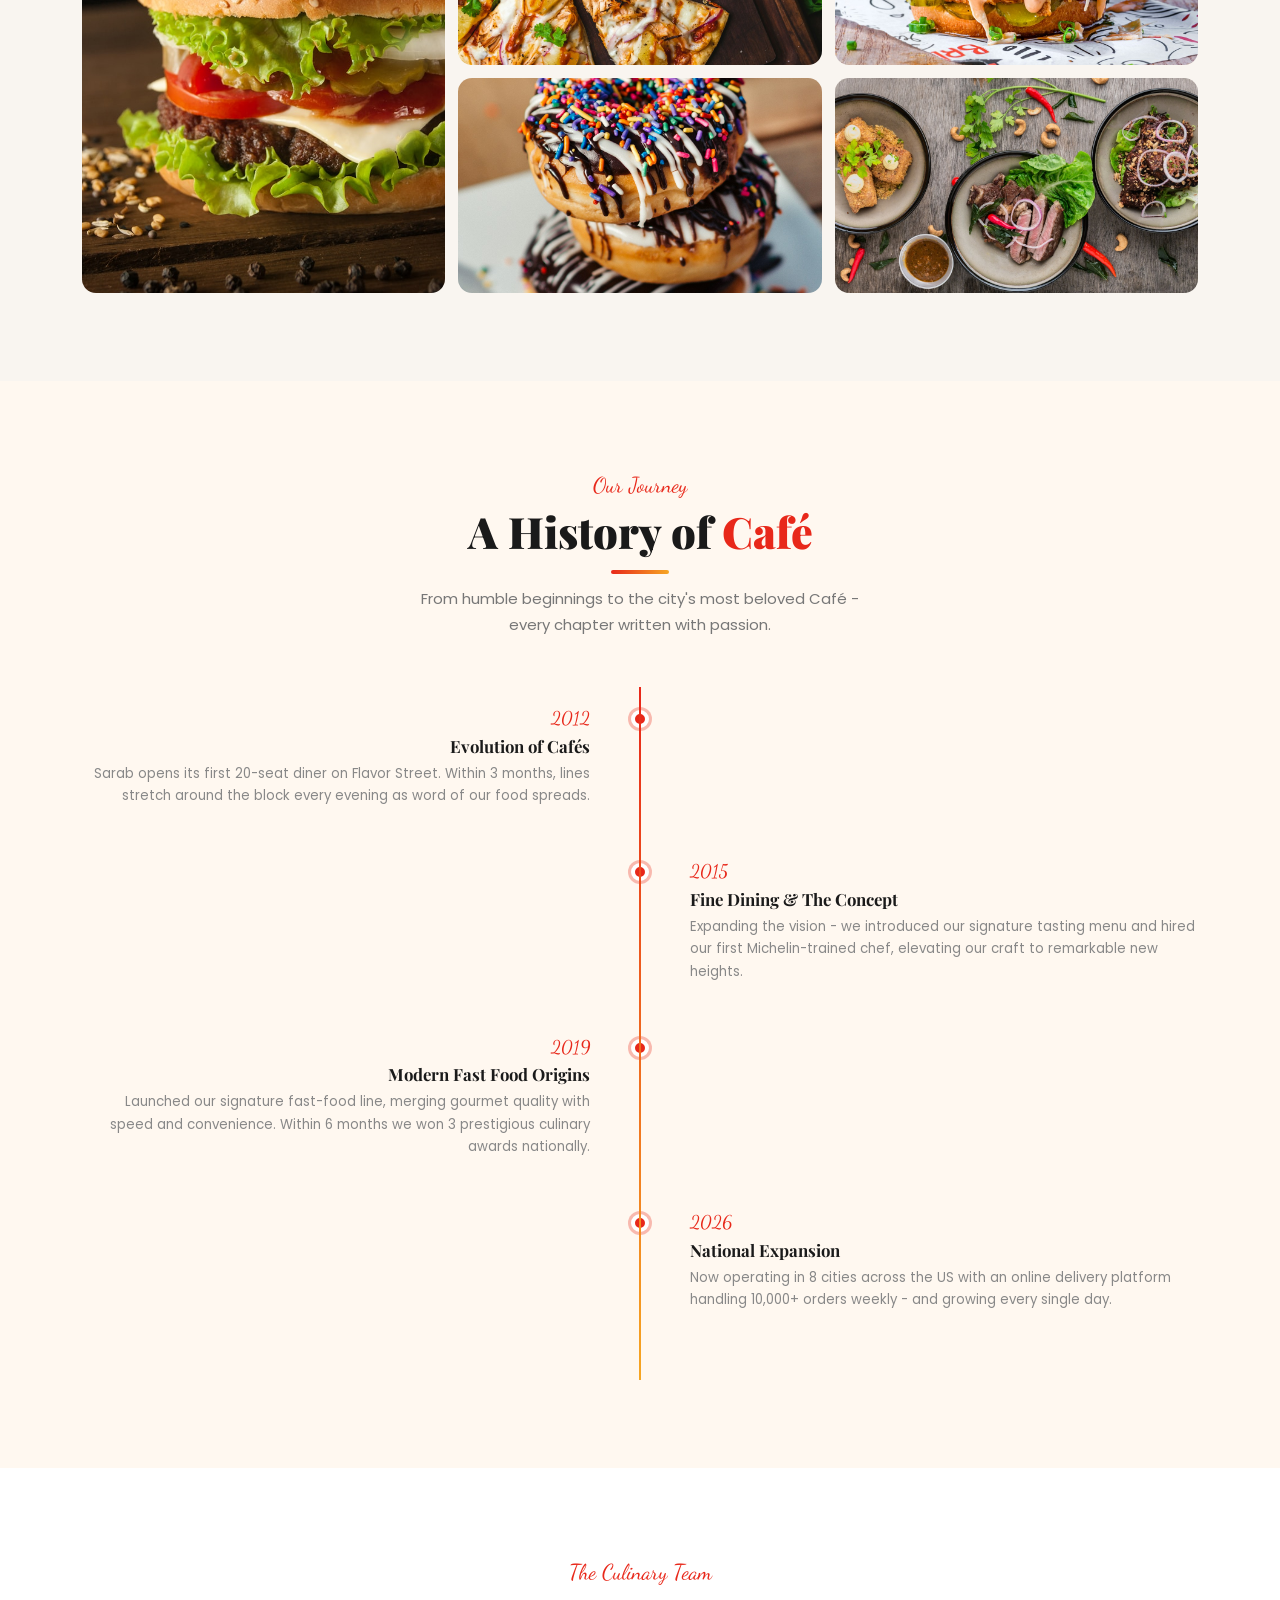
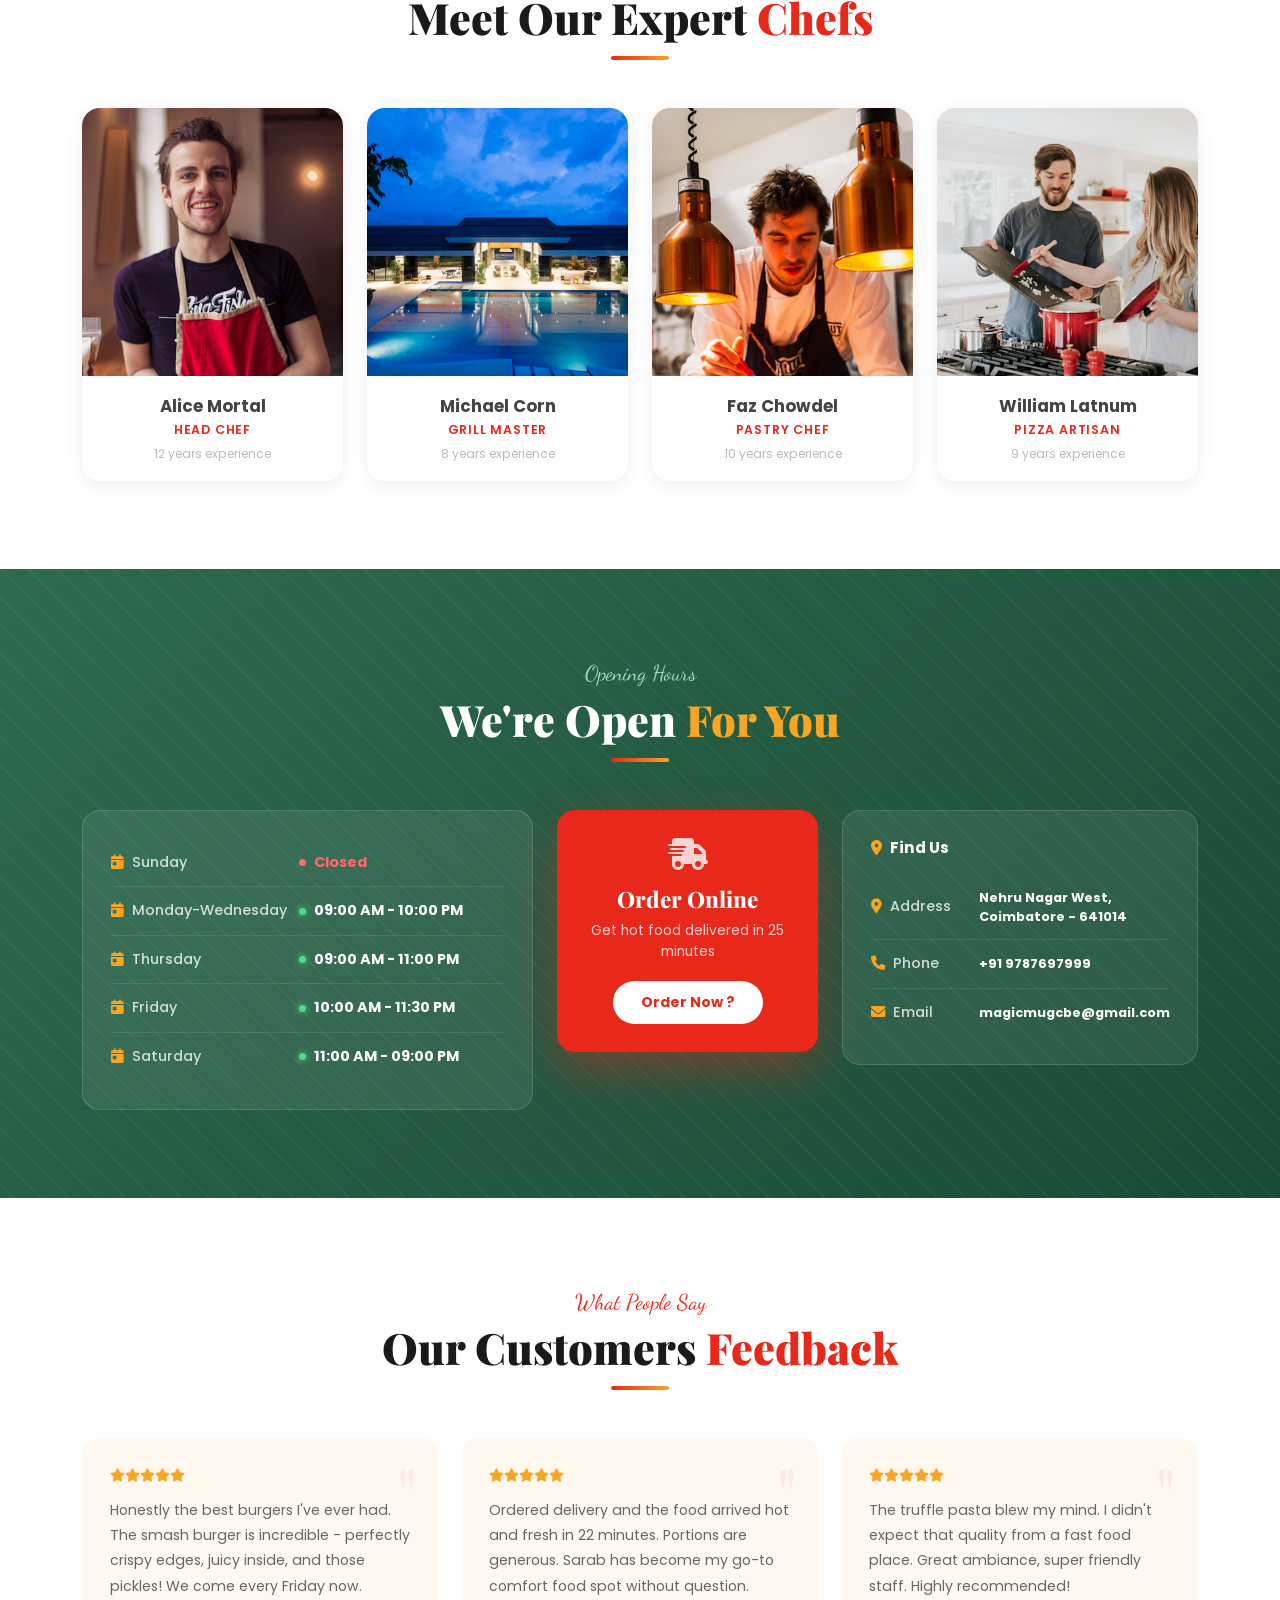
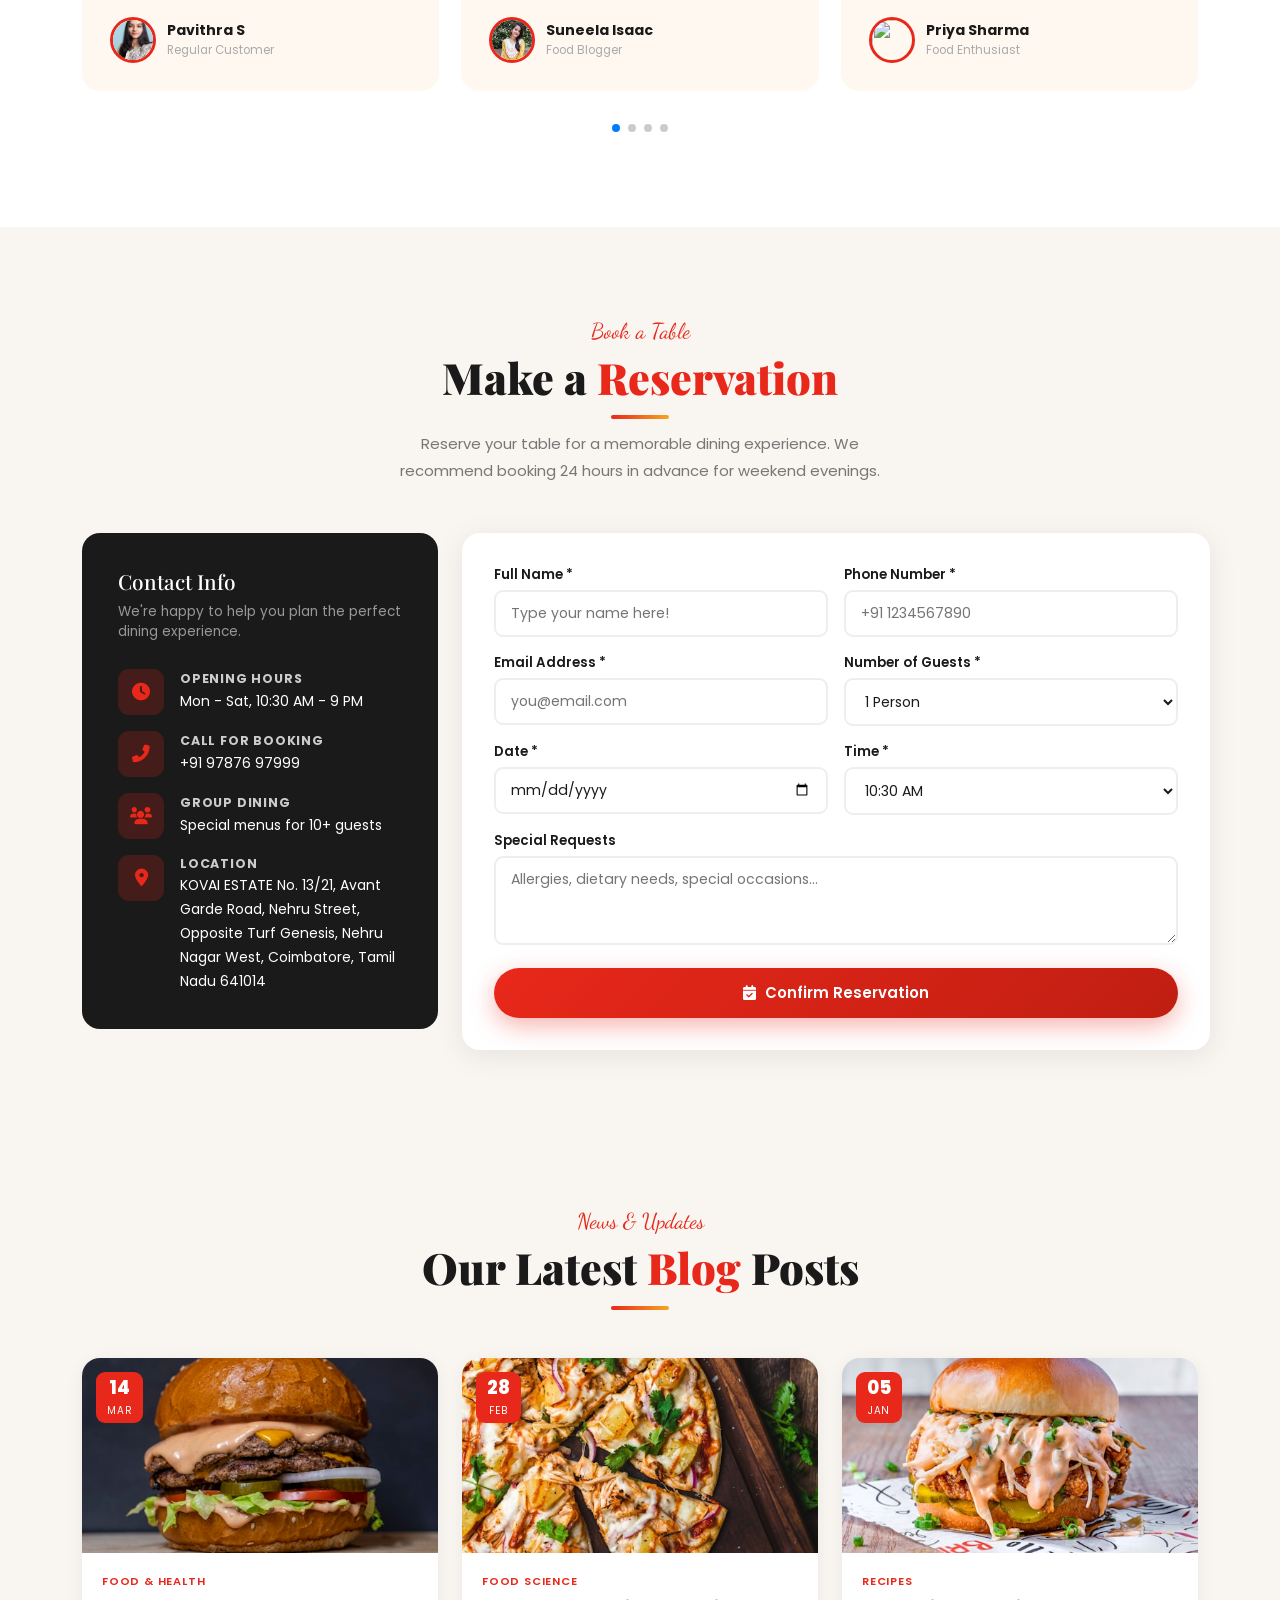
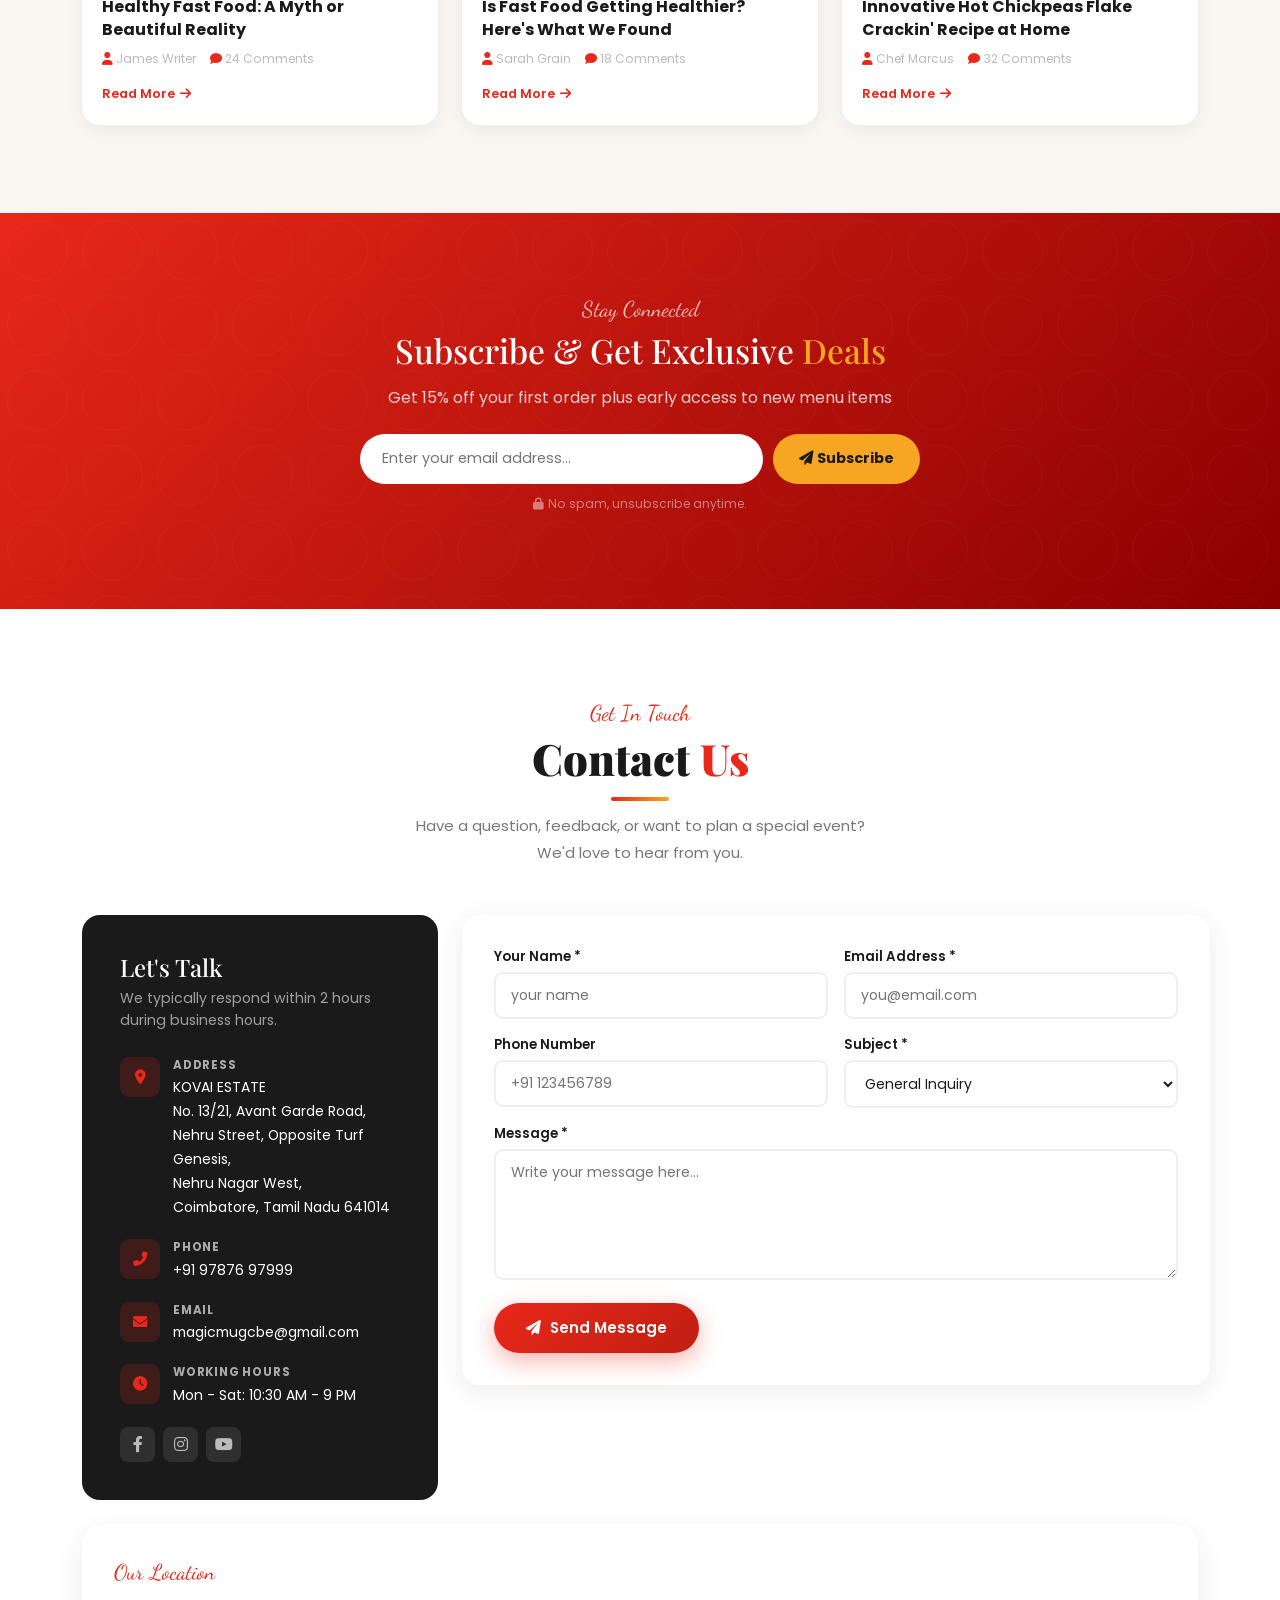
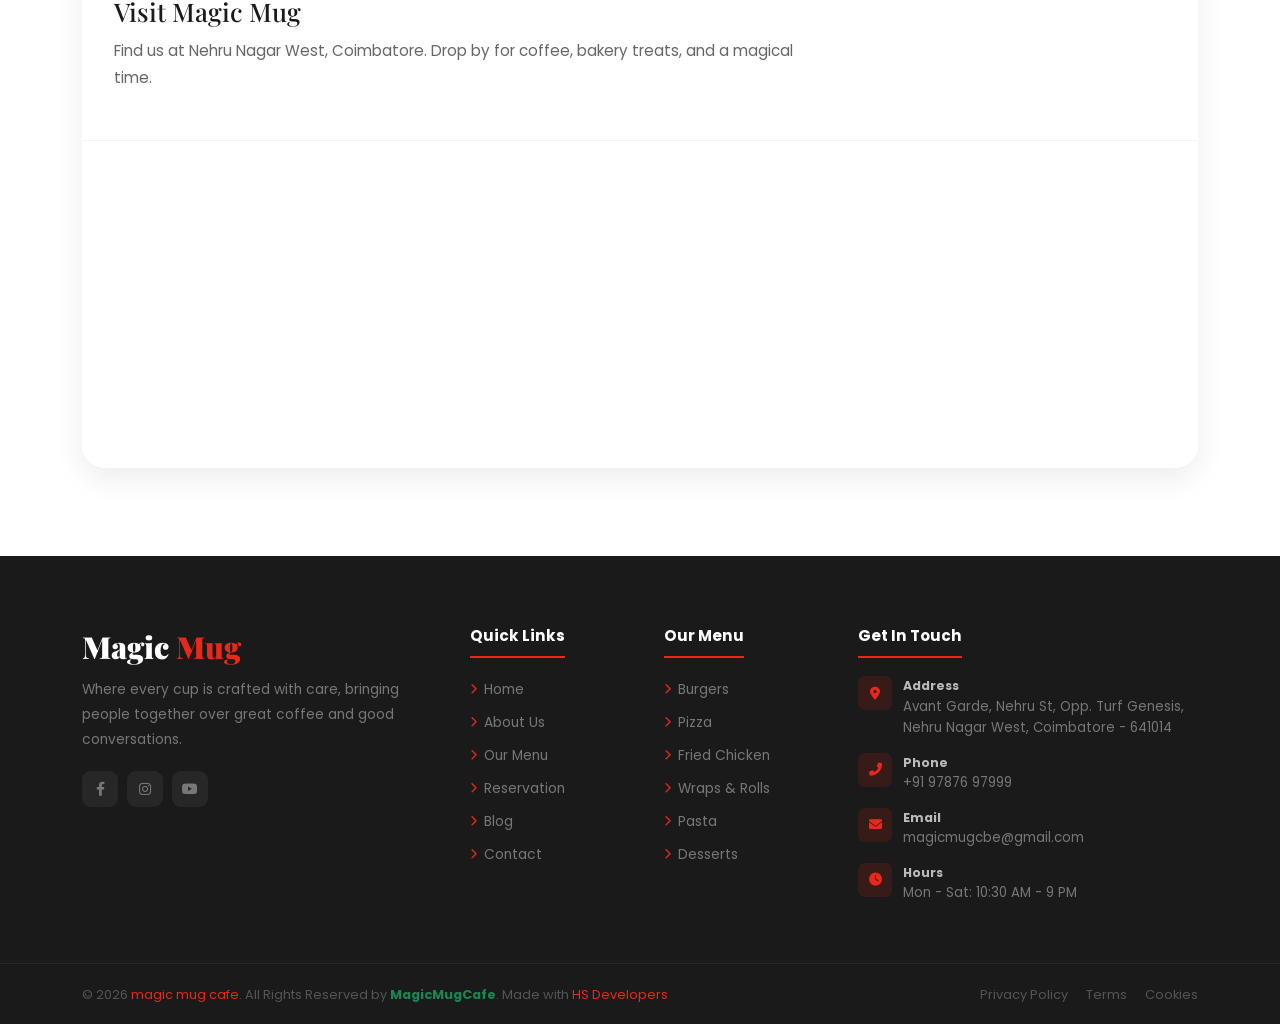
==== commit 02be5320: "Cart module" ====
--- a/index.html
+++ b/index.html
@@ -6,7 +6,8 @@
       <meta name="viewport" content="width=device-width, initial-scale=1">
       <meta name="author" content="Sarab">
       <meta name="description" content="Sarab - Fast Food & Café HTML Template">
-      <title>Sarab - Fast Food & Café HTML Template</title>
+      <title>Magic Mug Café</title>
+      <link rel="icon" href="./img/IMG_7950-removebg-preview.png"/>
       <link href="https://fonts.googleapis.com/css2?family=Playfair+Display:wght@400;700;900&family=Poppins:wght@300;400;500;600;700&family=Dancing+Script:wght@700&display=swap" rel="stylesheet"/>
       <!-- Bootstrap 5.3 -->
       <link href="css/bootstrap.min.css" rel="stylesheet"/>
@@ -1220,6 +1221,32 @@
             </div>
          </div>
       </footer>
+      <!-- Cart drawer -->
+      <div id="cartOverlay" class="cart-overlay"></div>
+      <div id="cartDrawer" class="cart-drawer">
+         <div class="cd-head">
+            <div>
+               <strong>Your Cart</strong>
+               <div class="cd-subtitle" id="cdCount">0 items</div>
+            </div>
+            <button class="cd-close" id="cartClose" aria-label="Close cart"><i class="fas fa-times"></i></button>
+         </div>
+         <div class="cd-body" id="cdBody">
+            <div class="cd-empty">Your cart is empty. Add some tasty items.</div>
+         </div>
+         <div class="cd-footer">
+            <div class="cd-total-row">
+               <span id="cdFooterLabel">Total</span>
+               <strong id="cdTotal">$0.00</strong>
+            </div>
+            <div class="cd-actions">
+               <button class="btn btn-outline-secondary" id="cdClear">Clear Cart</button>
+               <button class="btn btn-outline-secondary d-none" id="cdBack">Back</button>
+               <button class="btn btn-danger" id="cdCheckout">Checkout</button>
+               <button class="btn btn-danger d-none" id="cdPay">Pay Now</button>
+            </div>
+         </div>
+      </div>
       <!-- Floating cart -->
       <div class="cartfl"><i class="fas fa-shopping-cart"></i><span>My Cart</span><div class="ccount" id="cartCount">0</div></div>
       <!-- Back to top -->
--- a/css/style.css
+++ b/css/style.css
@@ -1916,6 +1916,249 @@
   font-size: 0.68rem;
   font-weight: 800;
 }
+.cart-overlay {
+  position: fixed;
+  inset: 0;
+  background: rgba(0, 0, 0, 0.38);
+  opacity: 0;
+  visibility: hidden;
+  transition: opacity 0.25s ease, visibility 0.25s ease;
+  z-index: 9985;
+}
+.cart-overlay.open {
+  opacity: 1;
+  visibility: visible;
+}
+.cart-drawer {
+  position: fixed;
+  top: 0;
+  right: 0;
+  height: 100vh;
+  width: min(380px, 100%);
+  max-width: 100%;
+  background: #fff;
+  box-shadow: -8px 0 34px rgba(0, 0, 0, 0.18);
+  transform: translateX(110%);
+  transition: transform 0.3s ease;
+  z-index: 9990;
+  display: flex;
+  flex-direction: column;
+}
+.cart-drawer.open {
+  transform: translateX(0);
+}
+.cd-head {
+  display: flex;
+  justify-content: space-between;
+  align-items: center;
+  padding: 18px 20px;
+  border-bottom: 1px solid #eee;
+}
+.cd-head strong {
+  font-size: 1.05rem;
+}
+.cd-subtitle {
+  font-size: 0.9rem;
+  color: #777;
+  margin-top: 5px;
+}
+.cd-close {
+  background: none;
+  border: none;
+  color: #333;
+  font-size: 1.1rem;
+  cursor: pointer;
+}
+.cd-body {
+  flex: 1;
+  overflow-y: auto;
+  padding: 18px 20px;
+}
+.cd-empty {
+  color: #777;
+  font-size: 0.95rem;
+  text-align: center;
+  margin-top: 32px;
+}
+.cart-item {
+  display: flex;
+  gap: 14px;
+  margin-bottom: 18px;
+  padding-bottom: 14px;
+  border-bottom: 1px solid #f1f1f1;
+}
+.cart-item:last-child {
+  margin-bottom: 0;
+  border-bottom: none;
+  padding-bottom: 0;
+}
+.ci-thumb {
+  width: 84px;
+  height: 84px;
+  border-radius: 14px;
+  overflow: hidden;
+  flex-shrink: 0;
+  background: #f8f8f8;
+}
+.ci-thumb img {
+  width: 100%;
+  height: 100%;
+  object-fit: cover;
+}
+.ci-info {
+  flex: 1;
+  display: flex;
+  flex-direction: column;
+  justify-content: space-between;
+}
+.ci-top {
+  display: flex;
+  justify-content: space-between;
+  align-items: flex-start;
+  gap: 10px;
+}
+.ci-title {
+  font-weight: 700;
+  font-size: 0.98rem;
+}
+.ci-cat {
+  font-size: 0.82rem;
+  color: #999;
+  margin-top: 5px;
+}
+.ci-price {
+  font-weight: 700;
+  color: var(--primary);
+  font-size: 0.98rem;
+}
+.ci-qty {
+  display: flex;
+  align-items: center;
+  gap: 10px;
+  margin-top: 12px;
+}
+.ci-qty button {
+  width: 30px;
+  height: 30px;
+  border: none;
+  background: #f7f7f7;
+  color: #333;
+  border-radius: 8px;
+  cursor: pointer;
+  font-size: 1rem;
+}
+.ci-qty span {
+  min-width: 24px;
+  text-align: center;
+  font-weight: 700;
+}
+.ci-remove {
+  background: none;
+  border: none;
+  color: #d33;
+  padding: 0;
+  font-size: 0.88rem;
+  cursor: pointer;
+  align-self: flex-start;
+  margin-top: 8px;
+}
+.cd-footer {
+  padding: 18px 20px 24px;
+  border-top: 1px solid #eee;
+}
+.cd-total-row {
+  display: flex;
+  justify-content: space-between;
+  align-items: center;
+  margin-bottom: 14px;
+  font-size: 1.05rem;
+}
+.cd-actions {
+  display: flex;
+  gap: 12px;
+  flex-wrap: wrap;
+}
+.cd-actions .btn {
+  flex: 1 1 140px;
+  min-width: 140px;
+}
+.cd-field {
+  margin-bottom: 16px;
+}
+.cd-field label {
+  display: block;
+  margin-bottom: 6px;
+  color: #555;
+  font-size: 0.9rem;
+}
+.cd-field input {
+  width: 100%;
+  padding: 12px 14px;
+  border-radius: 14px;
+  border: 1px solid #e2e2e2;
+  font-size: 0.95rem;
+  color: #222;
+}
+.cd-field input:focus {
+  outline: none;
+  border-color: var(--primary);
+  box-shadow: 0 0 0 3px rgba(246, 166, 35, 0.12);
+}
+.cd-coupon-row {
+  display: grid;
+  grid-template-columns: 1fr auto;
+  gap: 10px;
+  align-items: end;
+  margin-bottom: 14px;
+}
+.cd-coupon-status,
+.cd-payment-note {
+  font-size: 0.88rem;
+  color: #5b5b5b;
+  margin-top: 6px;
+}
+.cd-summary {
+  background: #f8f8f8;
+  border-radius: 16px;
+  padding: 16px;
+  margin: 12px 0 18px;
+}
+.cd-summary-row {
+  display: flex;
+  justify-content: space-between;
+  margin-bottom: 10px;
+  color: #555;
+}
+.cd-summary-row strong {
+  color: #1e1e1e;
+}
+.cd-summary-row.total-row {
+  font-size: 1.05rem;
+  font-weight: 700;
+  margin-top: 8px;
+}
+.cd-checkout-header {
+  margin-bottom: 16px;
+  color: #333;
+}
+.cd-hidden {
+  display: none !important;
+}
+@media (max-width: 480px) {
+  .cart-drawer {
+    width: 100%;
+  }
+  .cart-item {
+    flex-direction: column;
+    align-items: center;
+  }
+  .ci-info {
+    width: 100%;
+  }
+  .cd-actions {
+    flex-direction: column;
+  }
+}
 
 /* ====================================================
    ALL POPUP / MODAL STYLES
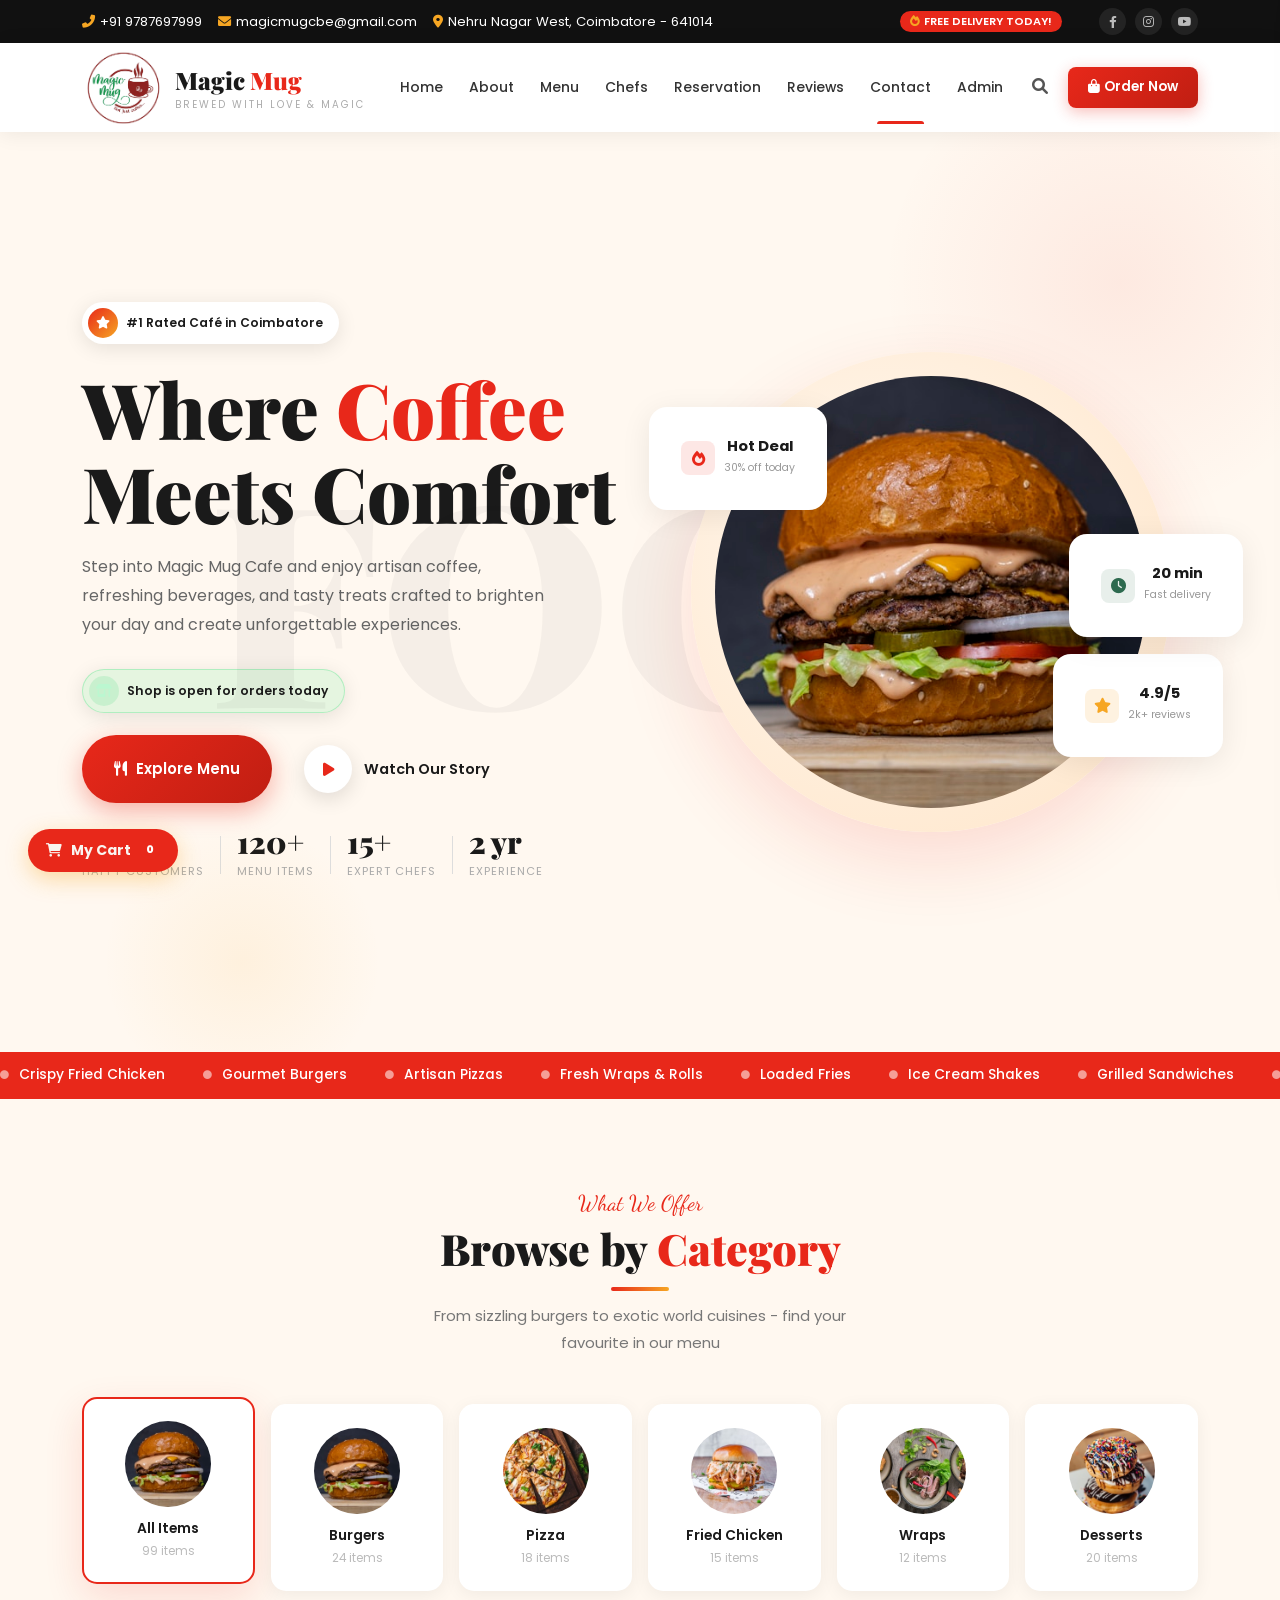
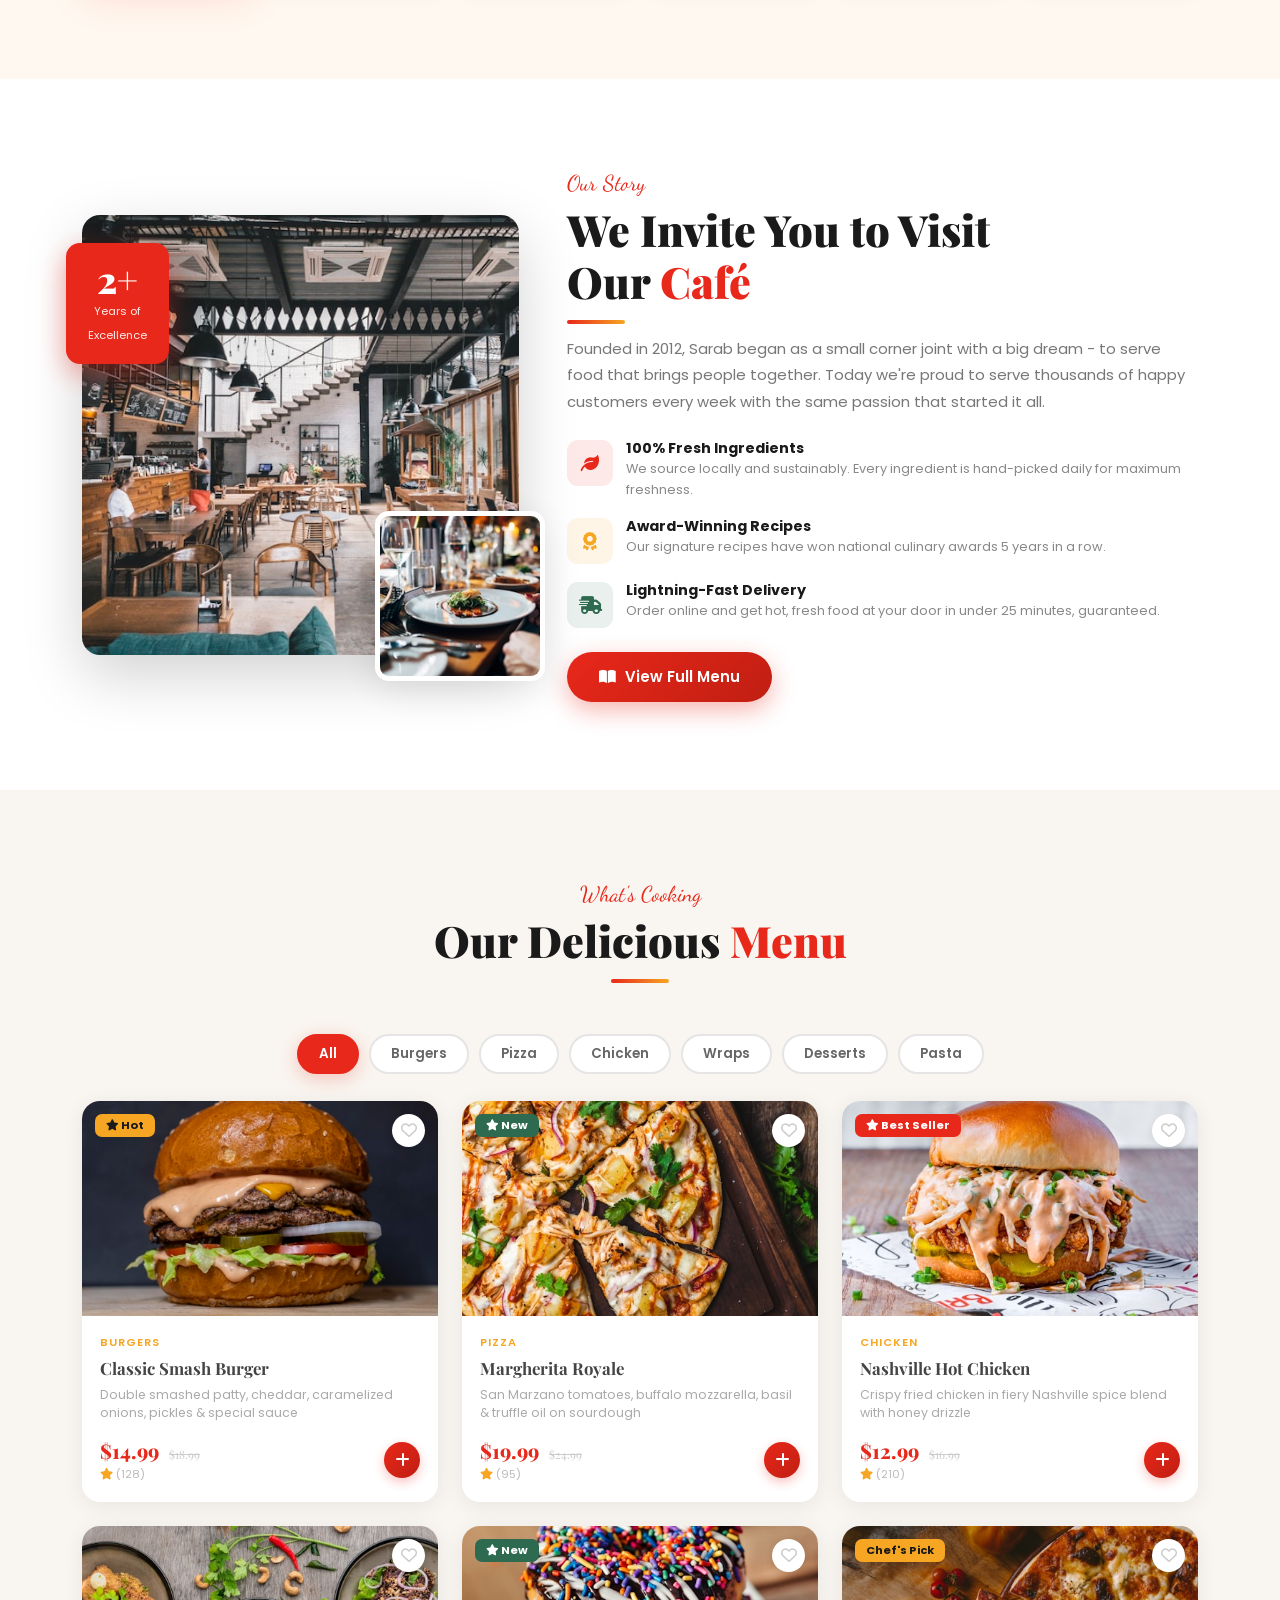
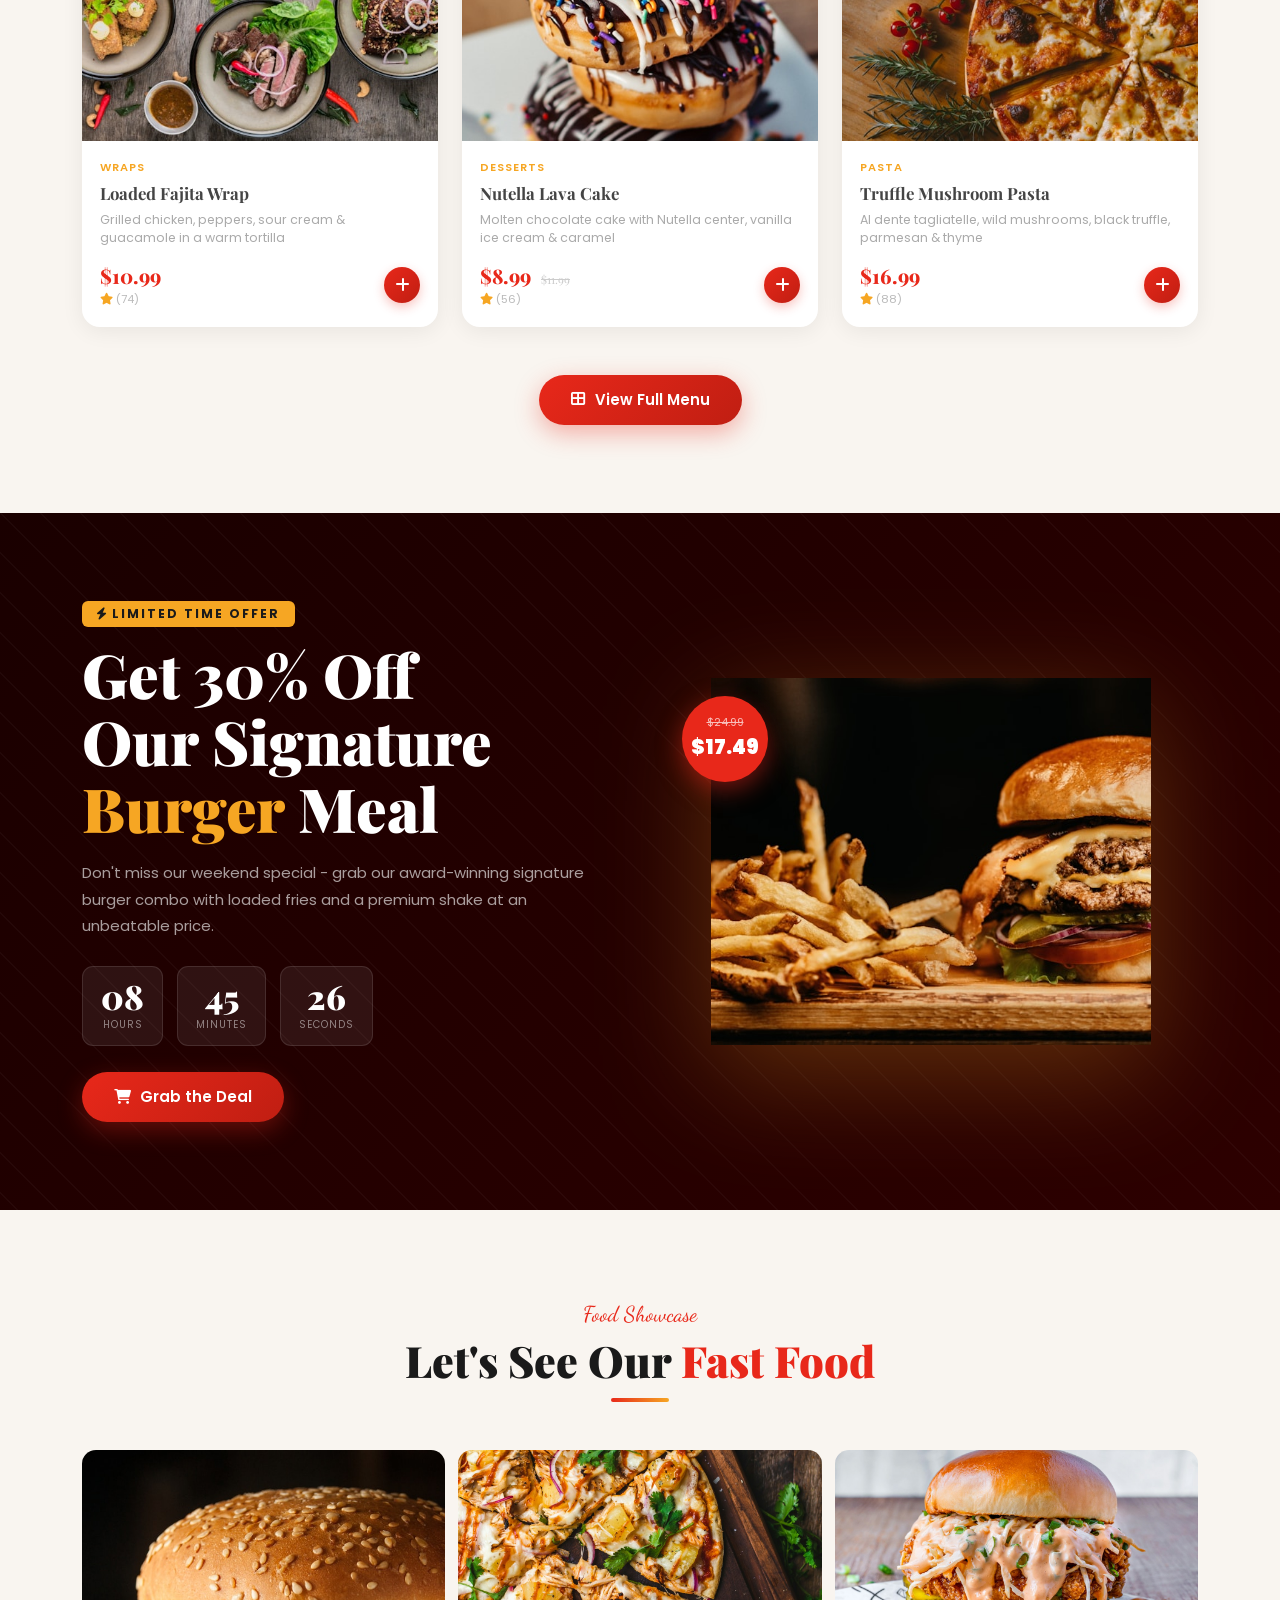
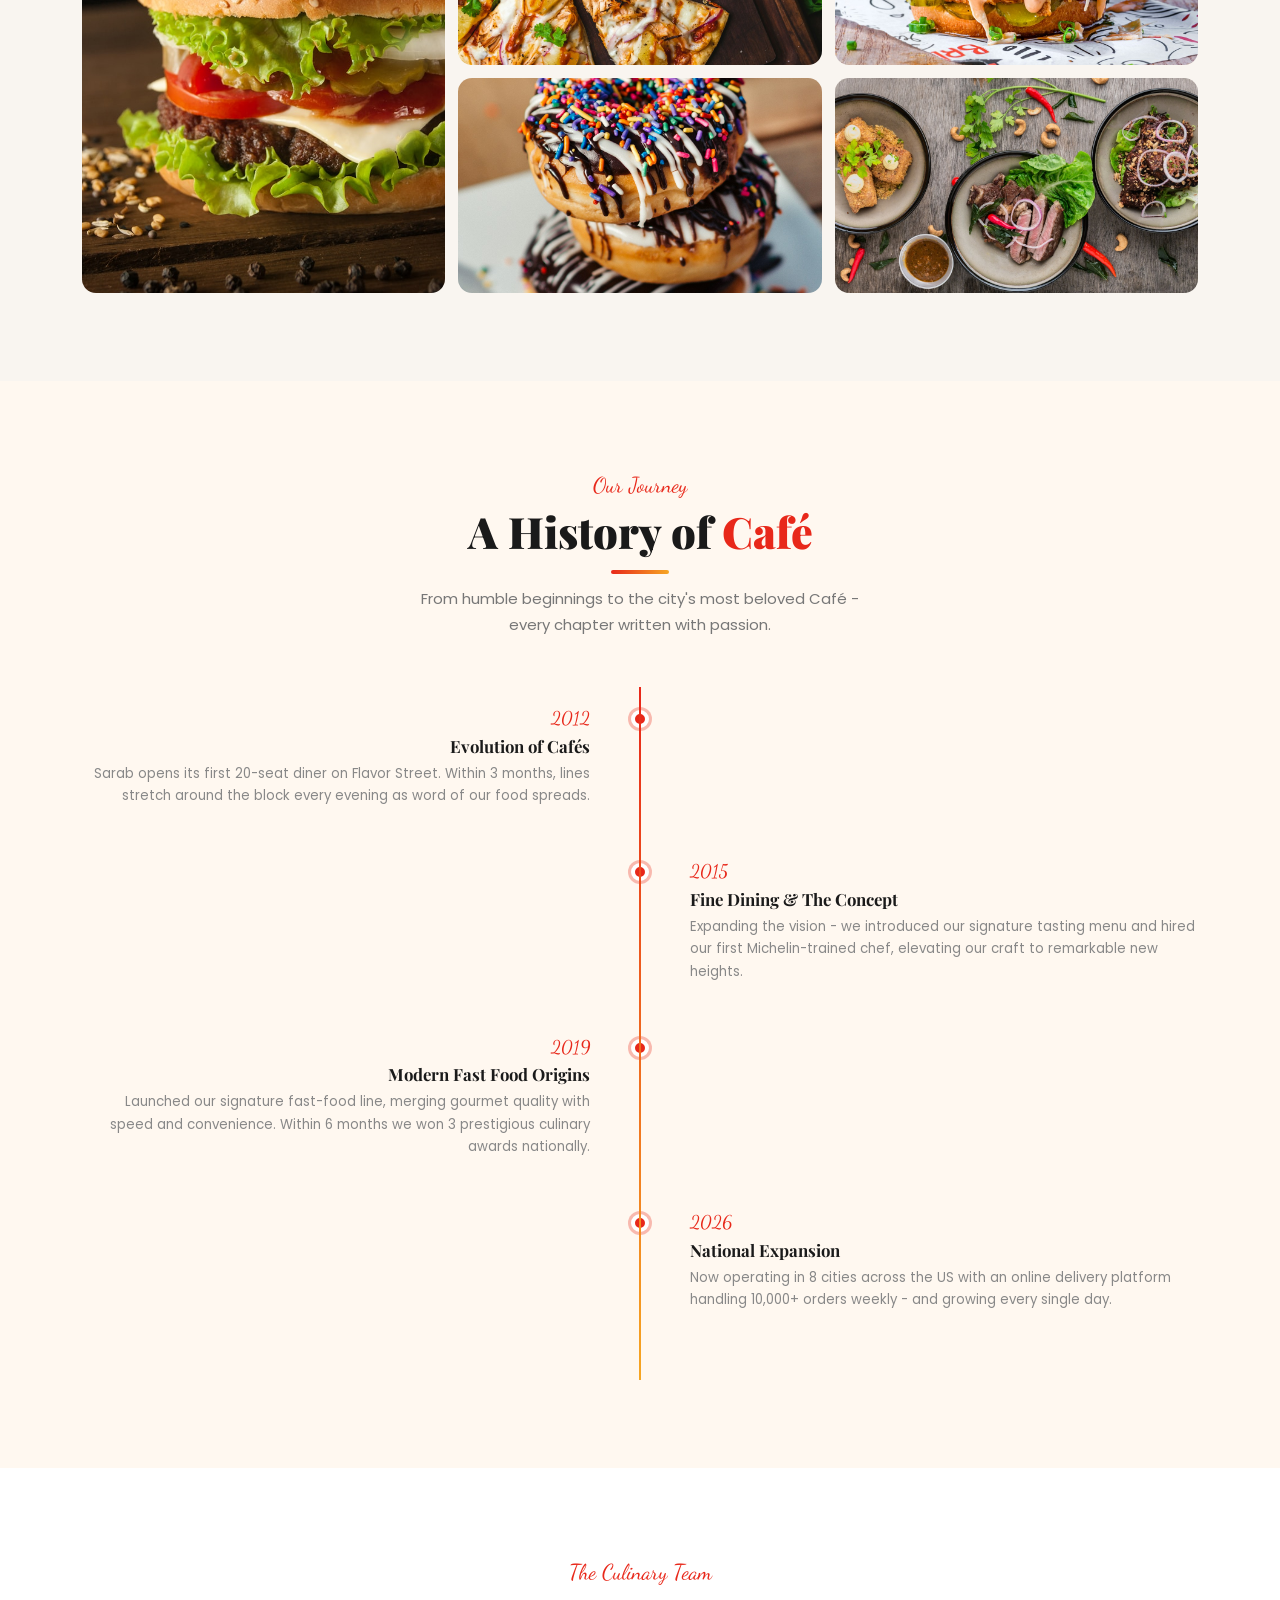
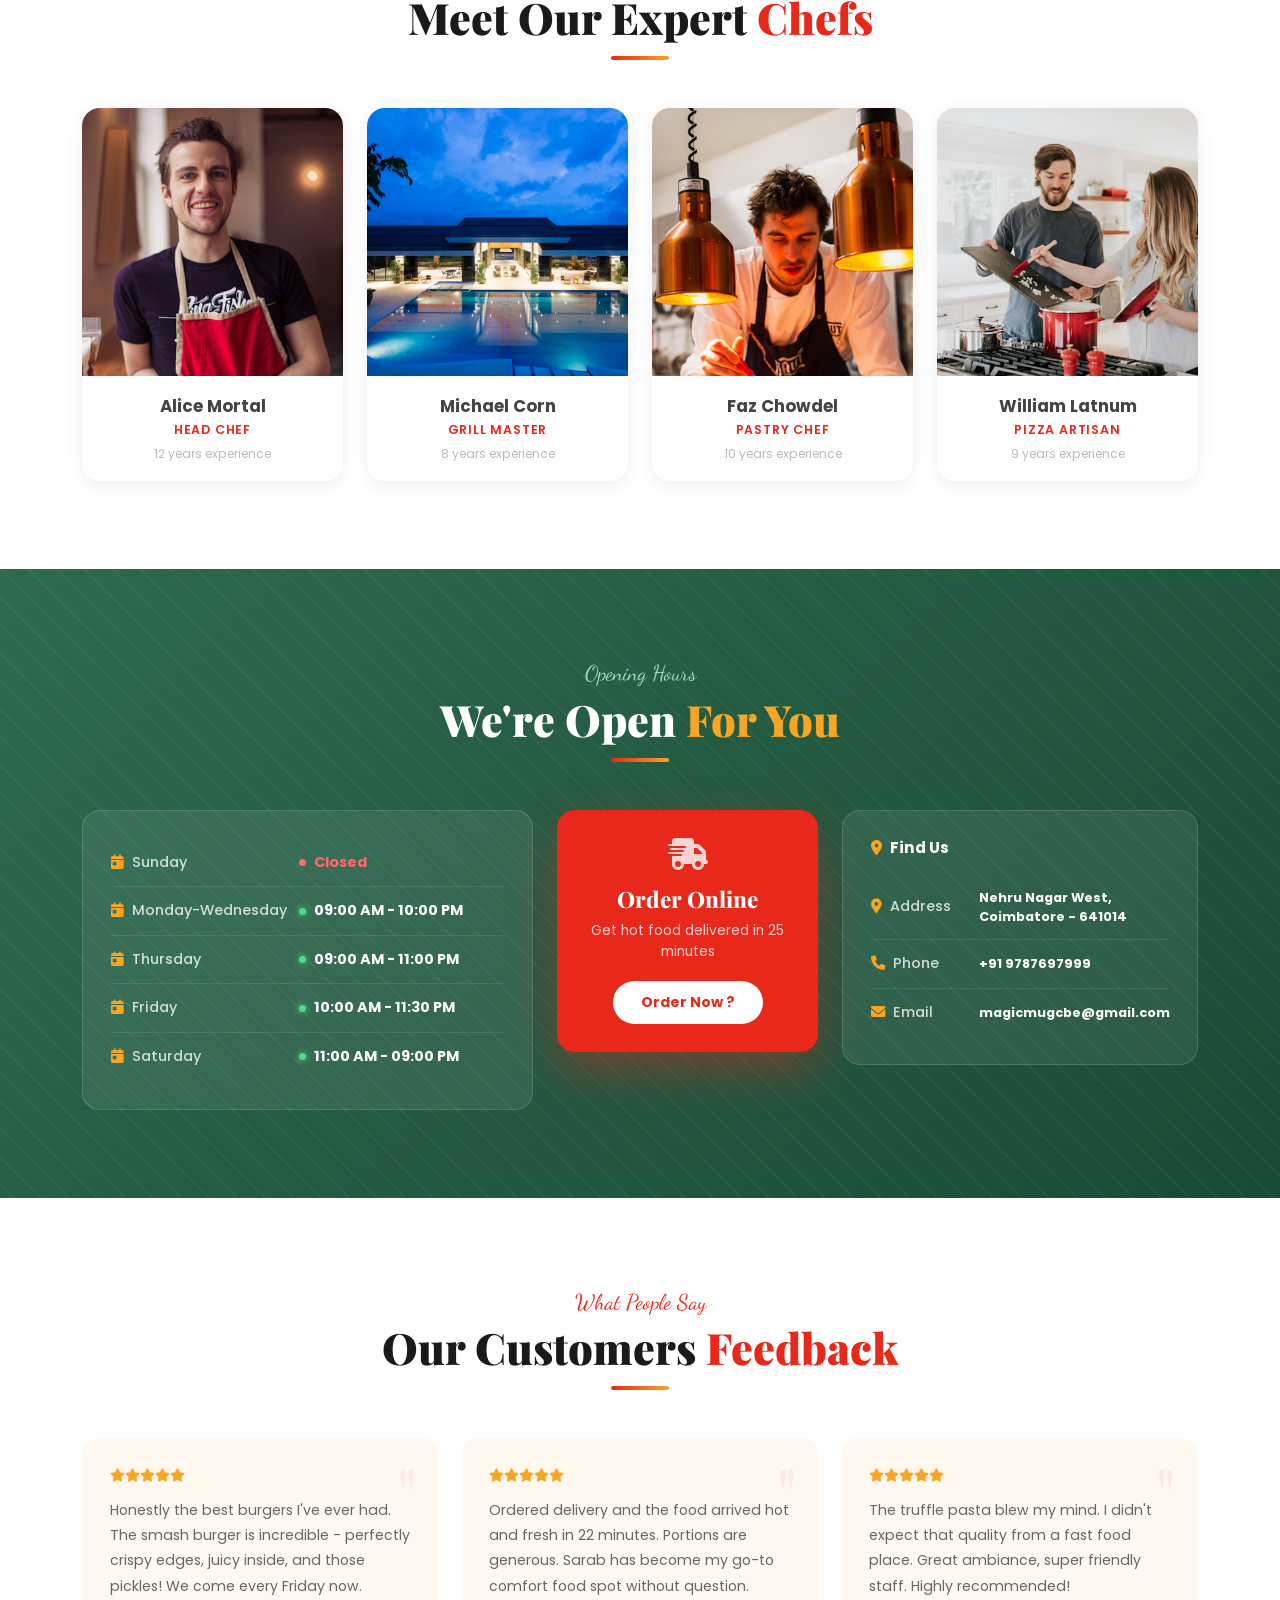
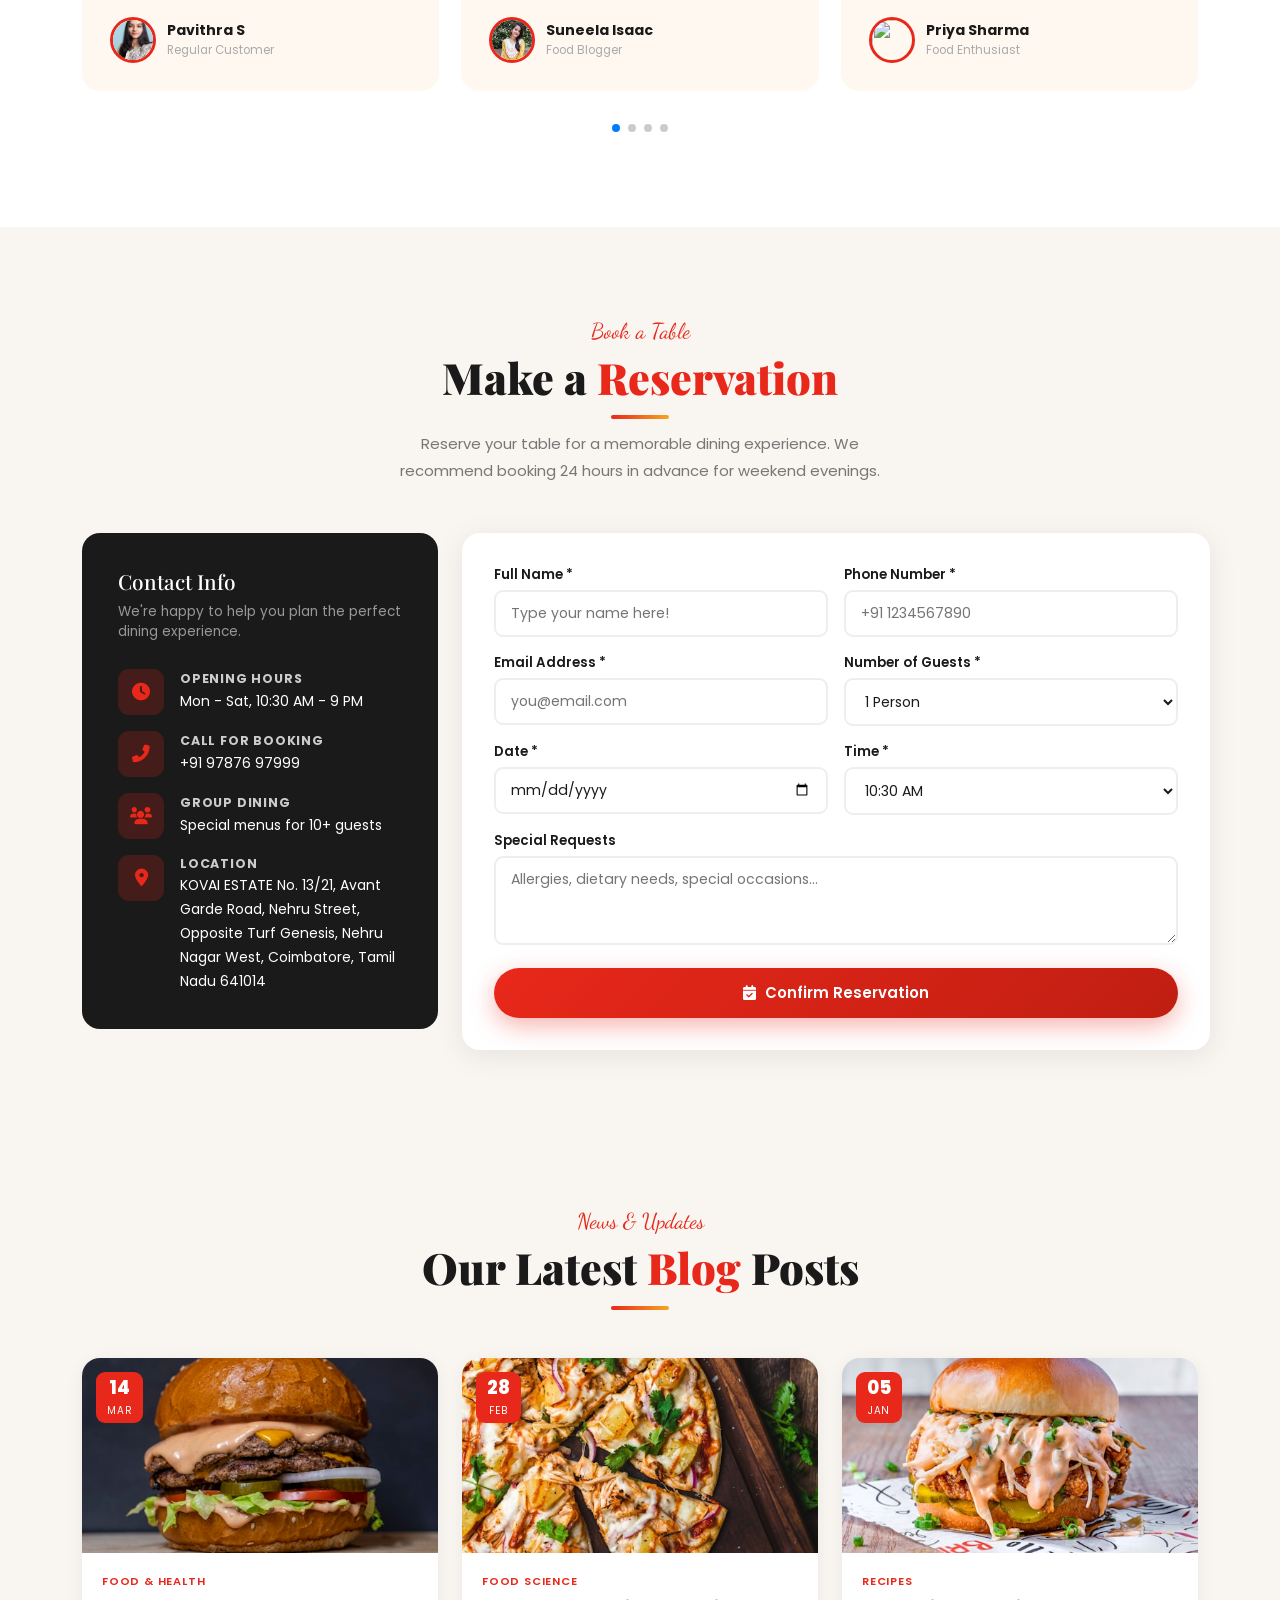
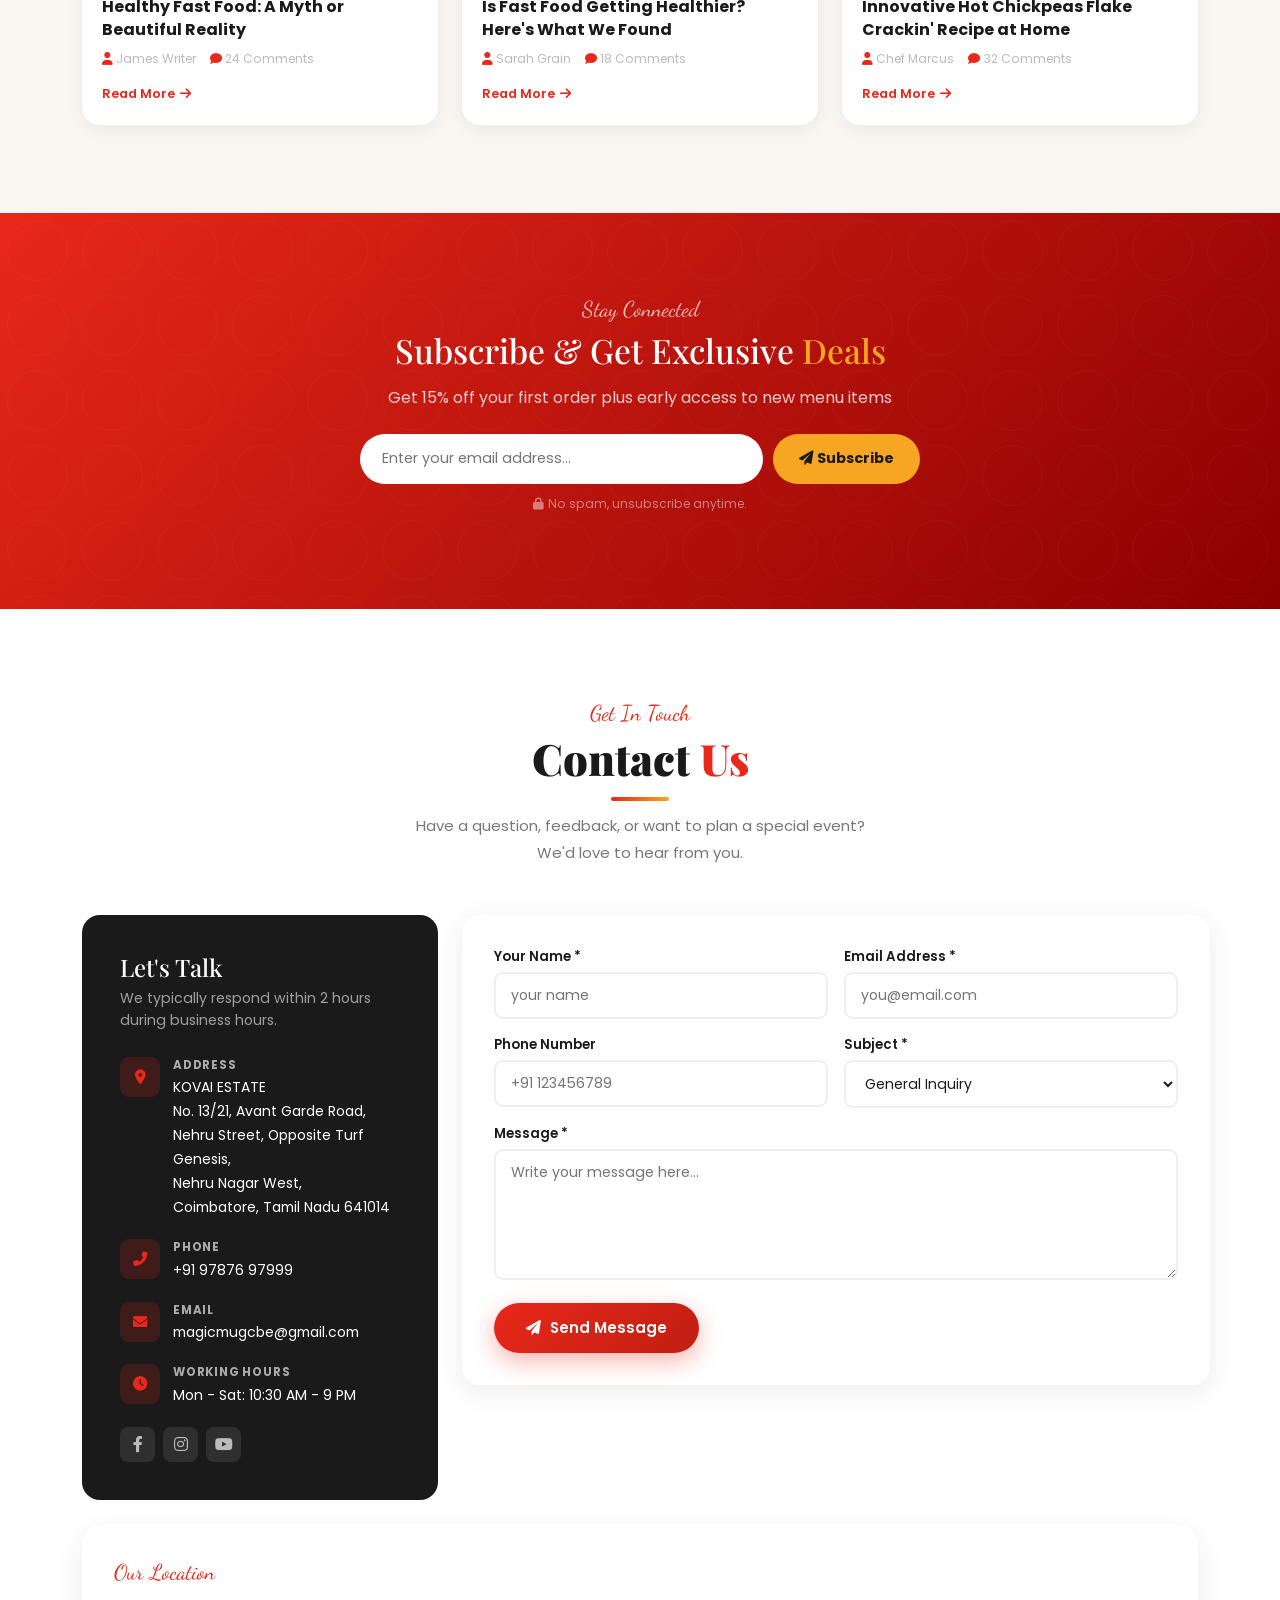
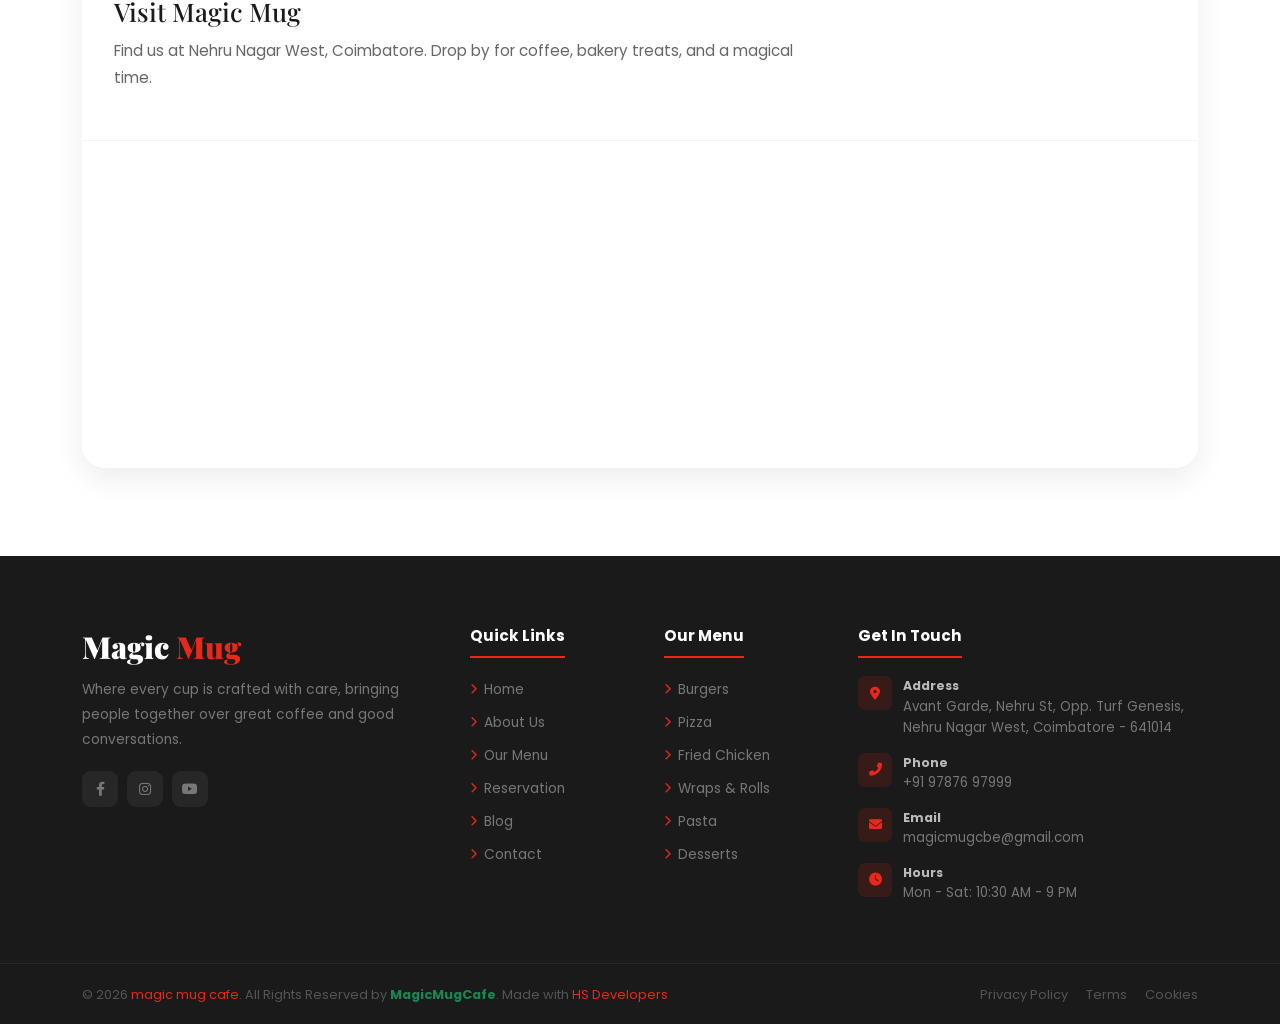
==== commit 4bcd158f: "Describe changes" ====
--- a/index.html
+++ b/index.html
@@ -71,6 +71,7 @@
                   <li class="nav-item"><a class="nav-link" href="#reservation">Reservation</a></li>
                   <li class="nav-item"><a class="nav-link" href="#testimonials">Reviews</a></li>
                   <li class="nav-item"><a class="nav-link" href="#contact-section">Contact</a></li>
+                  <li class="nav-item"><a class="nav-link" href="admin.html">Admin</a></li>
                </ul>
                <div class="d-flex align-items-center gap-1">
                   <!-- FIX 1: Search button -->
@@ -142,6 +143,10 @@
                   </div>
                   <h1 class="htitle">Where <span class="hl">Coffee</span><br/>Meets Comfort</h1>
 <p class="hdesc">Step into Magic Mug Cafe and enjoy artisan coffee, refreshing beverages, and tasty treats crafted to brighten your day and create unforgettable experiences.</p>
+                  <div class="hbadge" id="shopStatusBadge" style="background:rgba(14,165,105,.14);border:1px solid rgba(74,222,128,.35);color:#d1fae5;">
+                     <div class="hbi" style="background:rgba(74,222,128,.16);color:#bbf7d0;"><i class="fas fa-store-alt"></i></div>
+                     <span>Checking shop status...</span>
+                  </div>
                   <div class="d-flex flex-wrap gap-3 mb-2">
                      <a href="#menu" class="btn-red"><i class="fas fa-utensils"></i>Explore Menu</a>
                      <!-- FIX 2: Magnific popup video trigger -->
@@ -1244,11 +1249,27 @@
                <button class="btn btn-outline-secondary d-none" id="cdBack">Back</button>
                <button class="btn btn-danger" id="cdCheckout">Checkout</button>
                <button class="btn btn-danger d-none" id="cdPay">Pay Now</button>
+                 <button class="btn btn-success d-none" id="cdDone">Continue Shopping</button>
             </div>
          </div>
       </div>
       <!-- Floating cart -->
       <div class="cartfl"><i class="fas fa-shopping-cart"></i><span>My Cart</span><div class="ccount" id="cartCount">0</div></div>
+      <!-- Order Modal -->
+      <div id="orderModal" class="order-modal">
+         <div class="order-modal-dialog">
+            <button class="order-modal-close" id="omClose"><i class="fas fa-times"></i></button>
+            <div class="order-modal-body">
+               <h3>Order Confirmed</h3>
+               <p id="omMessage">Thank you! Your order has been placed.</p>
+               <div class="om-row"><strong>Order ID</strong><span id="omOrderId">#0000</span></div>
+               <div class="om-row"><strong>Name</strong><span id="omName">-</span></div>
+               <div class="om-row"><strong>Email</strong><span id="omEmail">-</span></div>
+               <div class="om-row"><strong>Total</strong><span id="omTotal">$0.00</span></div>
+               <div style="margin-top:16px;text-align:center;"><button class="btn btn-success" id="omContinue">Continue Shopping</button></div>
+            </div>
+         </div>
+      </div>
       <!-- Back to top -->
       <button id="btt" onclick="window.scrollTo({top:0,behavior:'smooth'})"><i class="fas fa-chevron-up"></i></button>
     
--- a/css/style.css
+++ b/css/style.css
@@ -2161,8 +2161,43 @@
 }
 
 /* ====================================================
-   ALL POPUP / MODAL STYLES
-==================================================== */
+
+ Order modal
+ */
+.order-modal {
+  position: fixed;
+  inset: 0;
+  display: flex;
+  align-items: center;
+  justify-content: center;
+  background: rgba(0,0,0,0.45);
+  z-index: 10010;
+  visibility: hidden;
+  opacity: 0;
+  transition: opacity .22s ease, visibility .22s;
+}
+.order-modal.open {
+  visibility: visible;
+  opacity: 1;
+}
+.order-modal-dialog {
+  width: min(520px, 94%);
+  background: #fff;
+  border-radius: 14px;
+  box-shadow: 0 12px 40px rgba(0,0,0,0.25);
+  overflow: hidden;
+}
+.order-modal-body {
+  padding: 22px;
+}
+.order-modal-body h3 { margin: 0 0 8px 0; }
+.order-modal-body .om-row { display:flex; justify-content:space-between; padding:8px 0; border-bottom:1px solid #f2f2f2; }
+.order-modal-close { position:absolute; right:12px; top:10px; background:none; border:none; font-size:1.05rem; color:#666; cursor:pointer; }
+.order-modal .btn { margin-top:8px; }
+
+/* end order modal */
+   /* ALL POPUP / MODAL STYLES */
+/*==================================================== */
 
 /* --- FIX 1: SEARCH POPUP --- */
 #searchOv {
